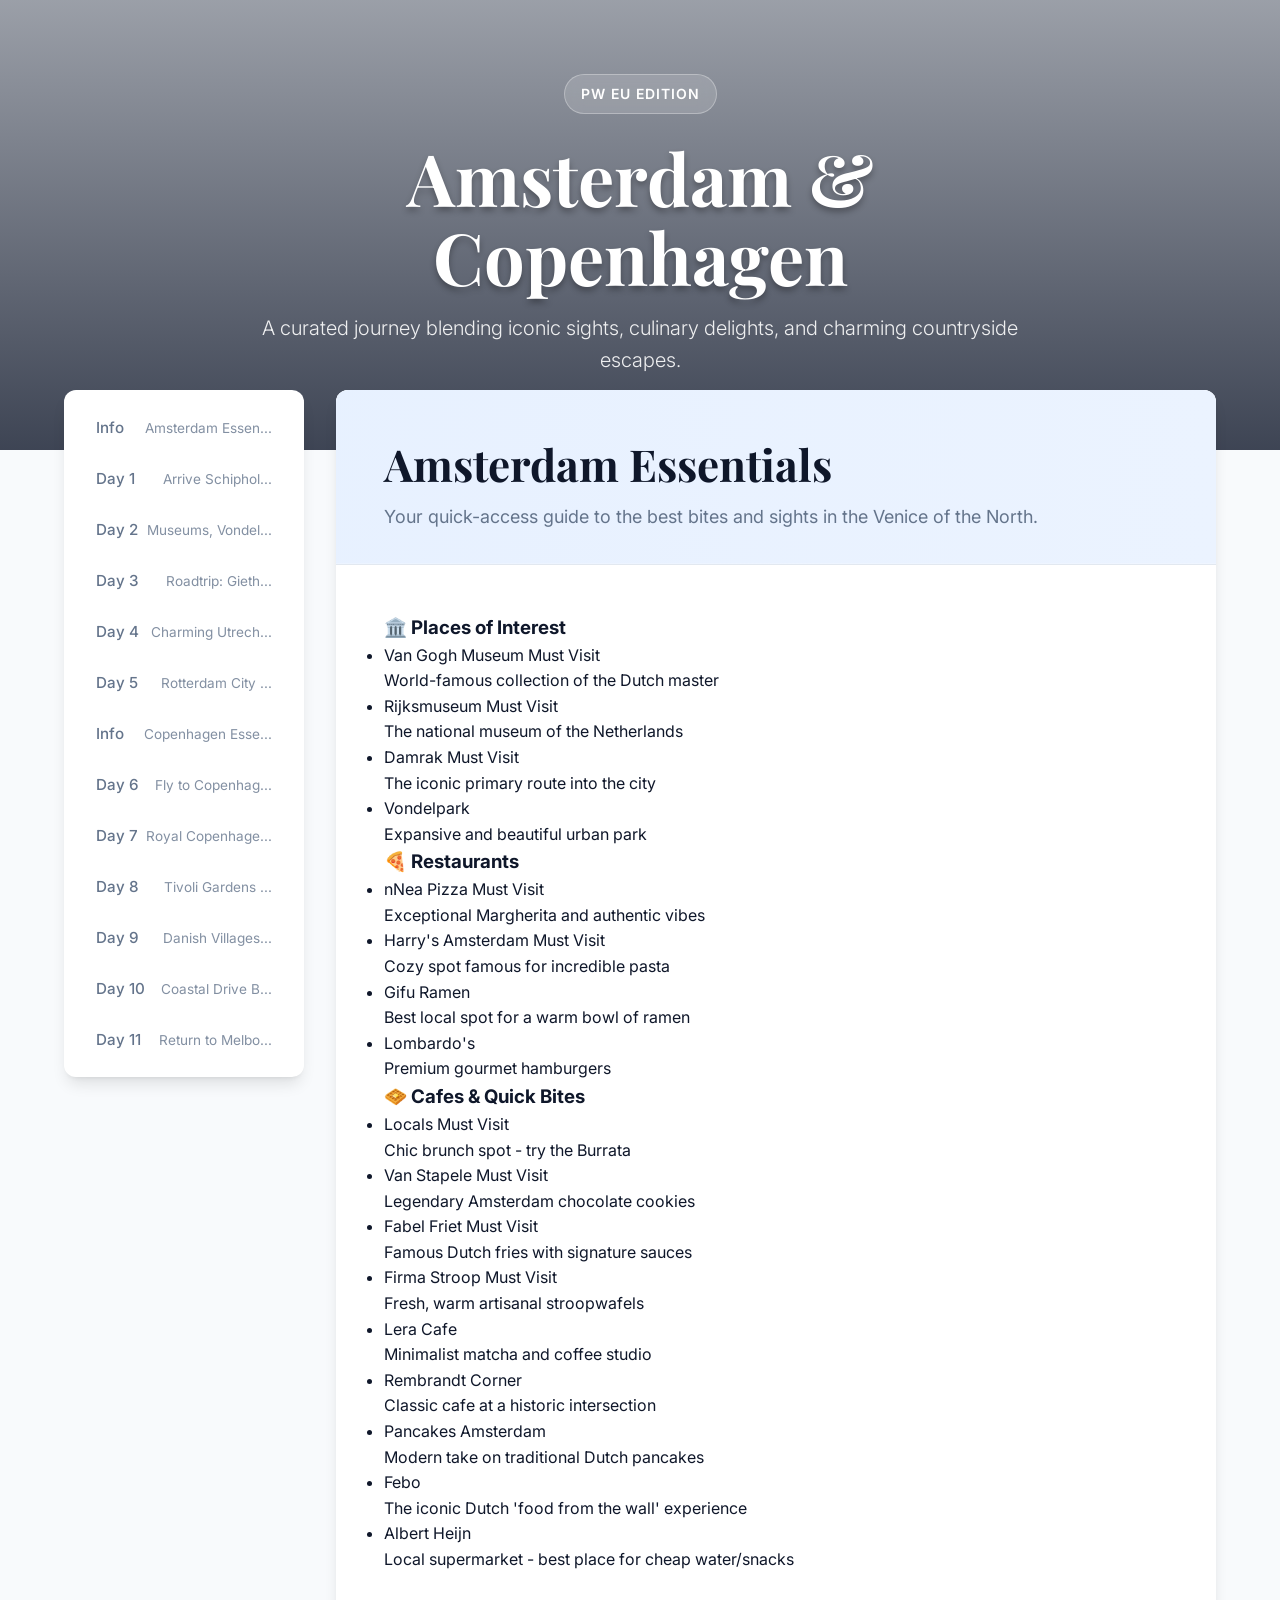
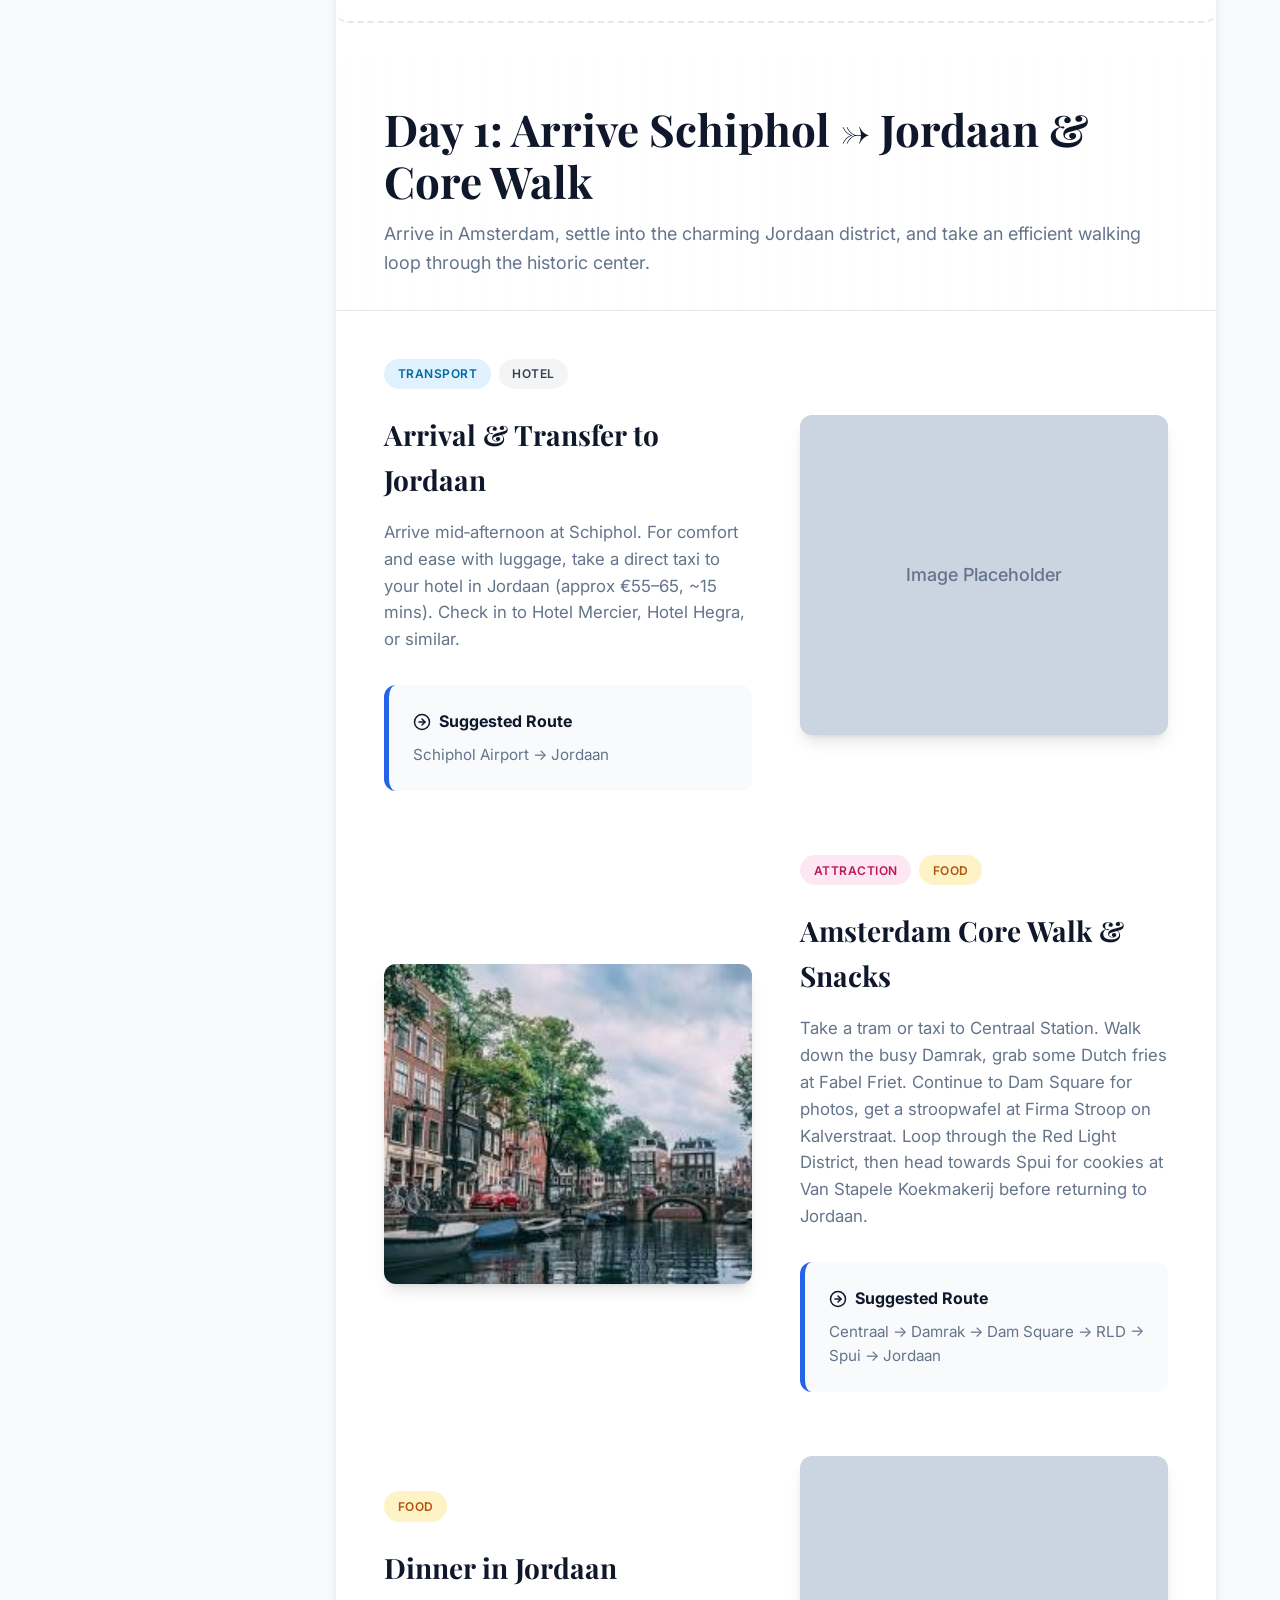
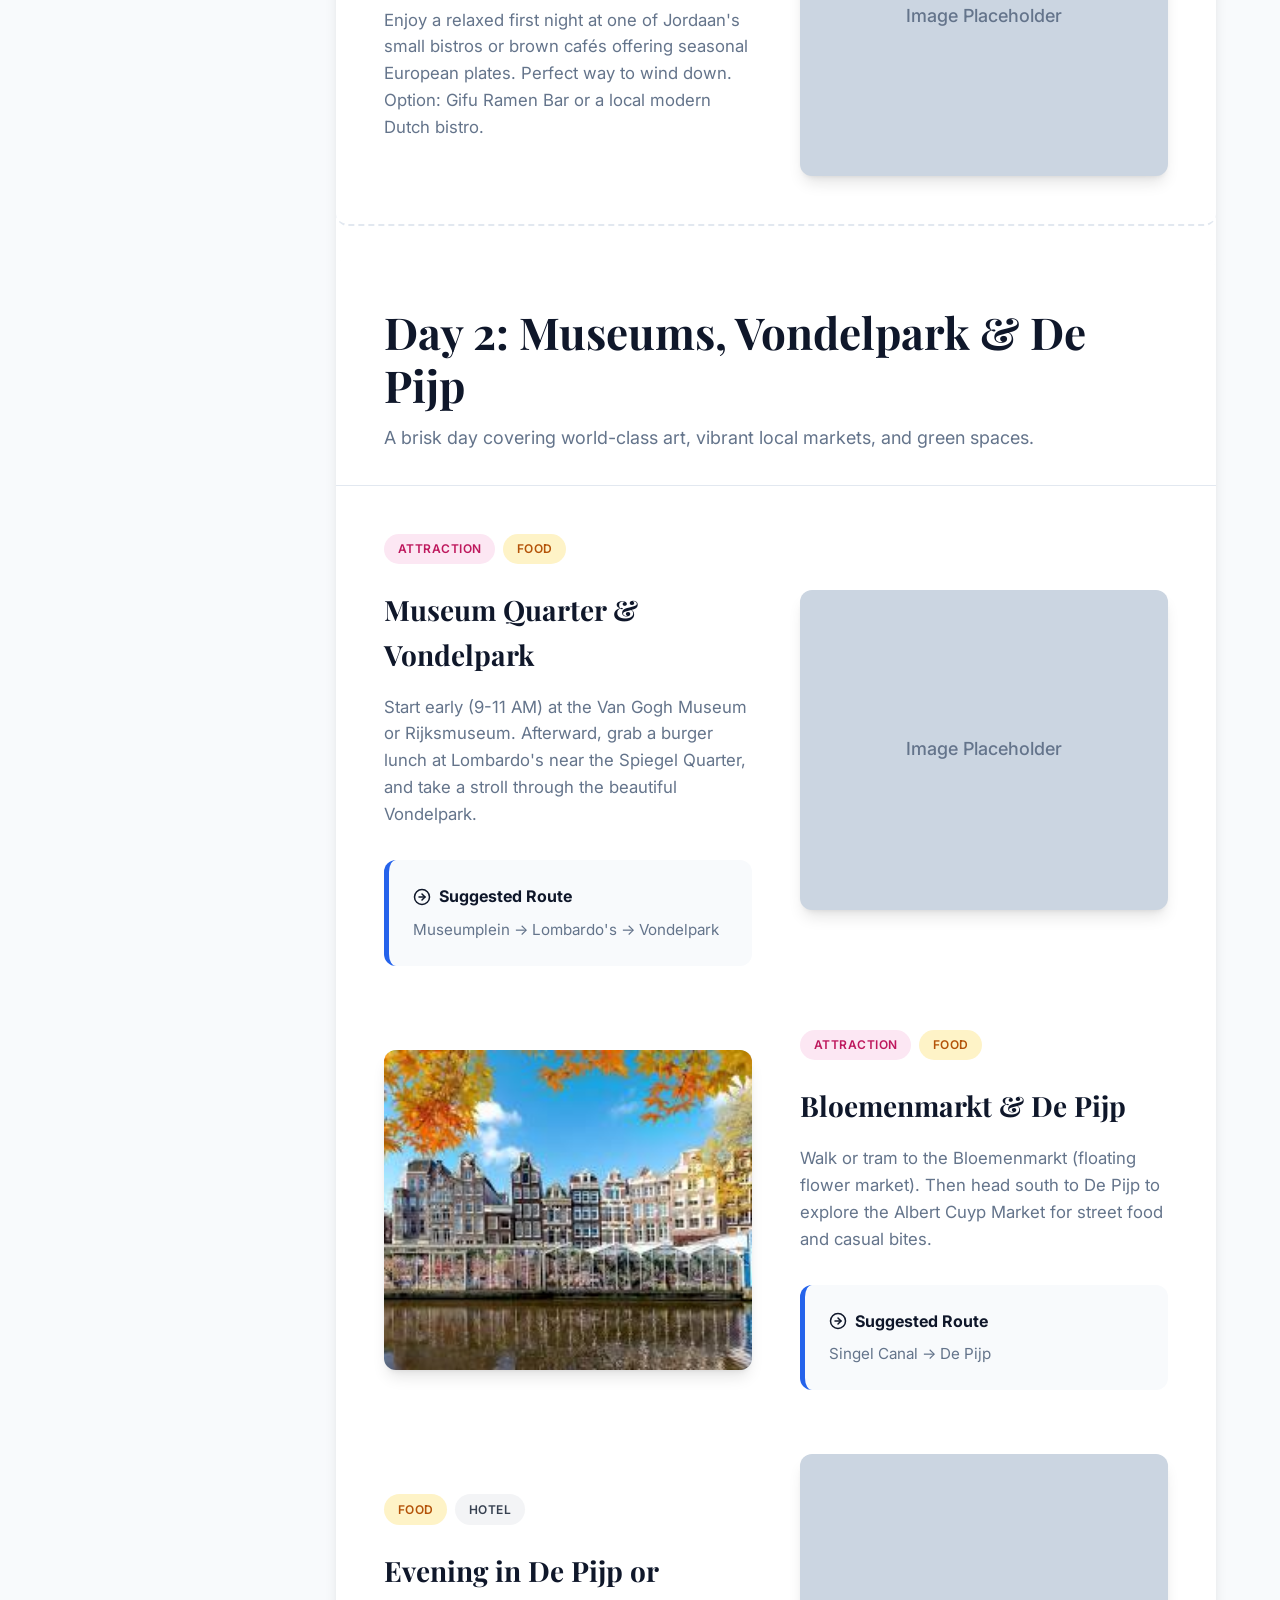
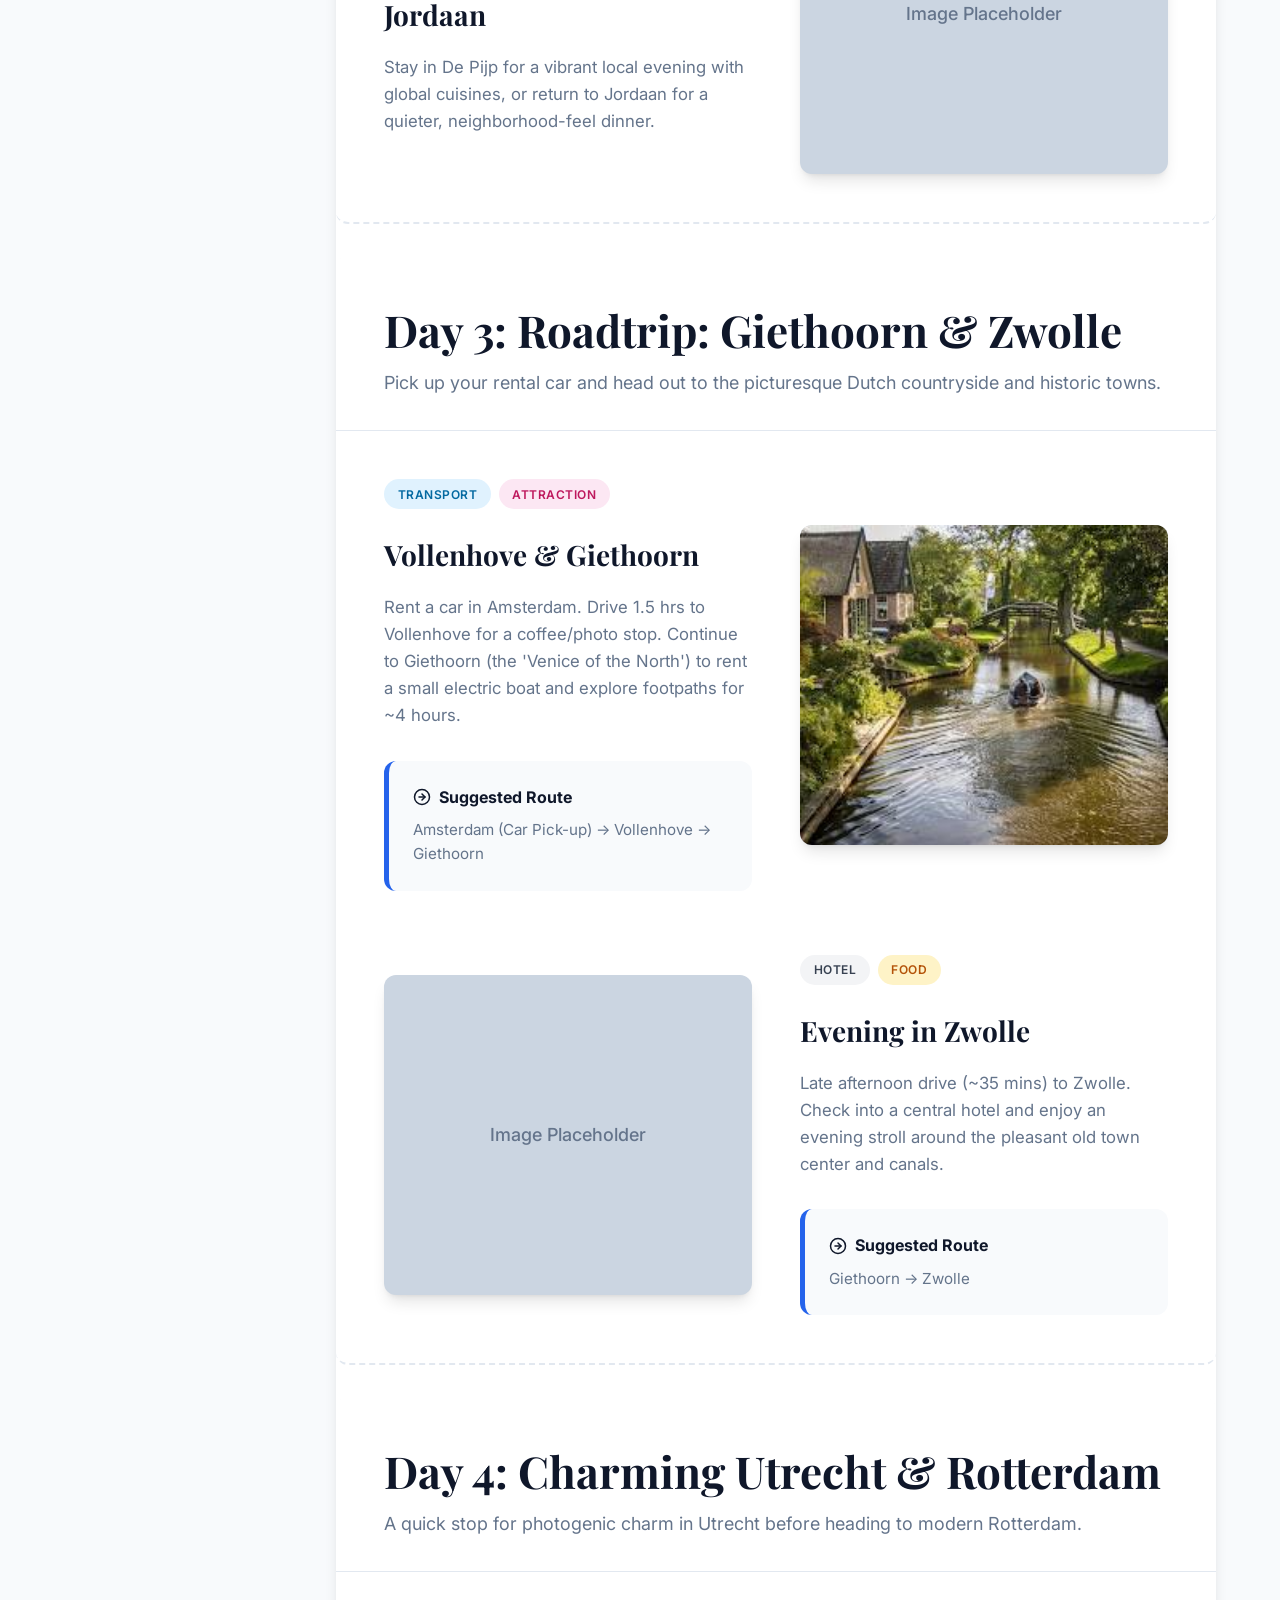
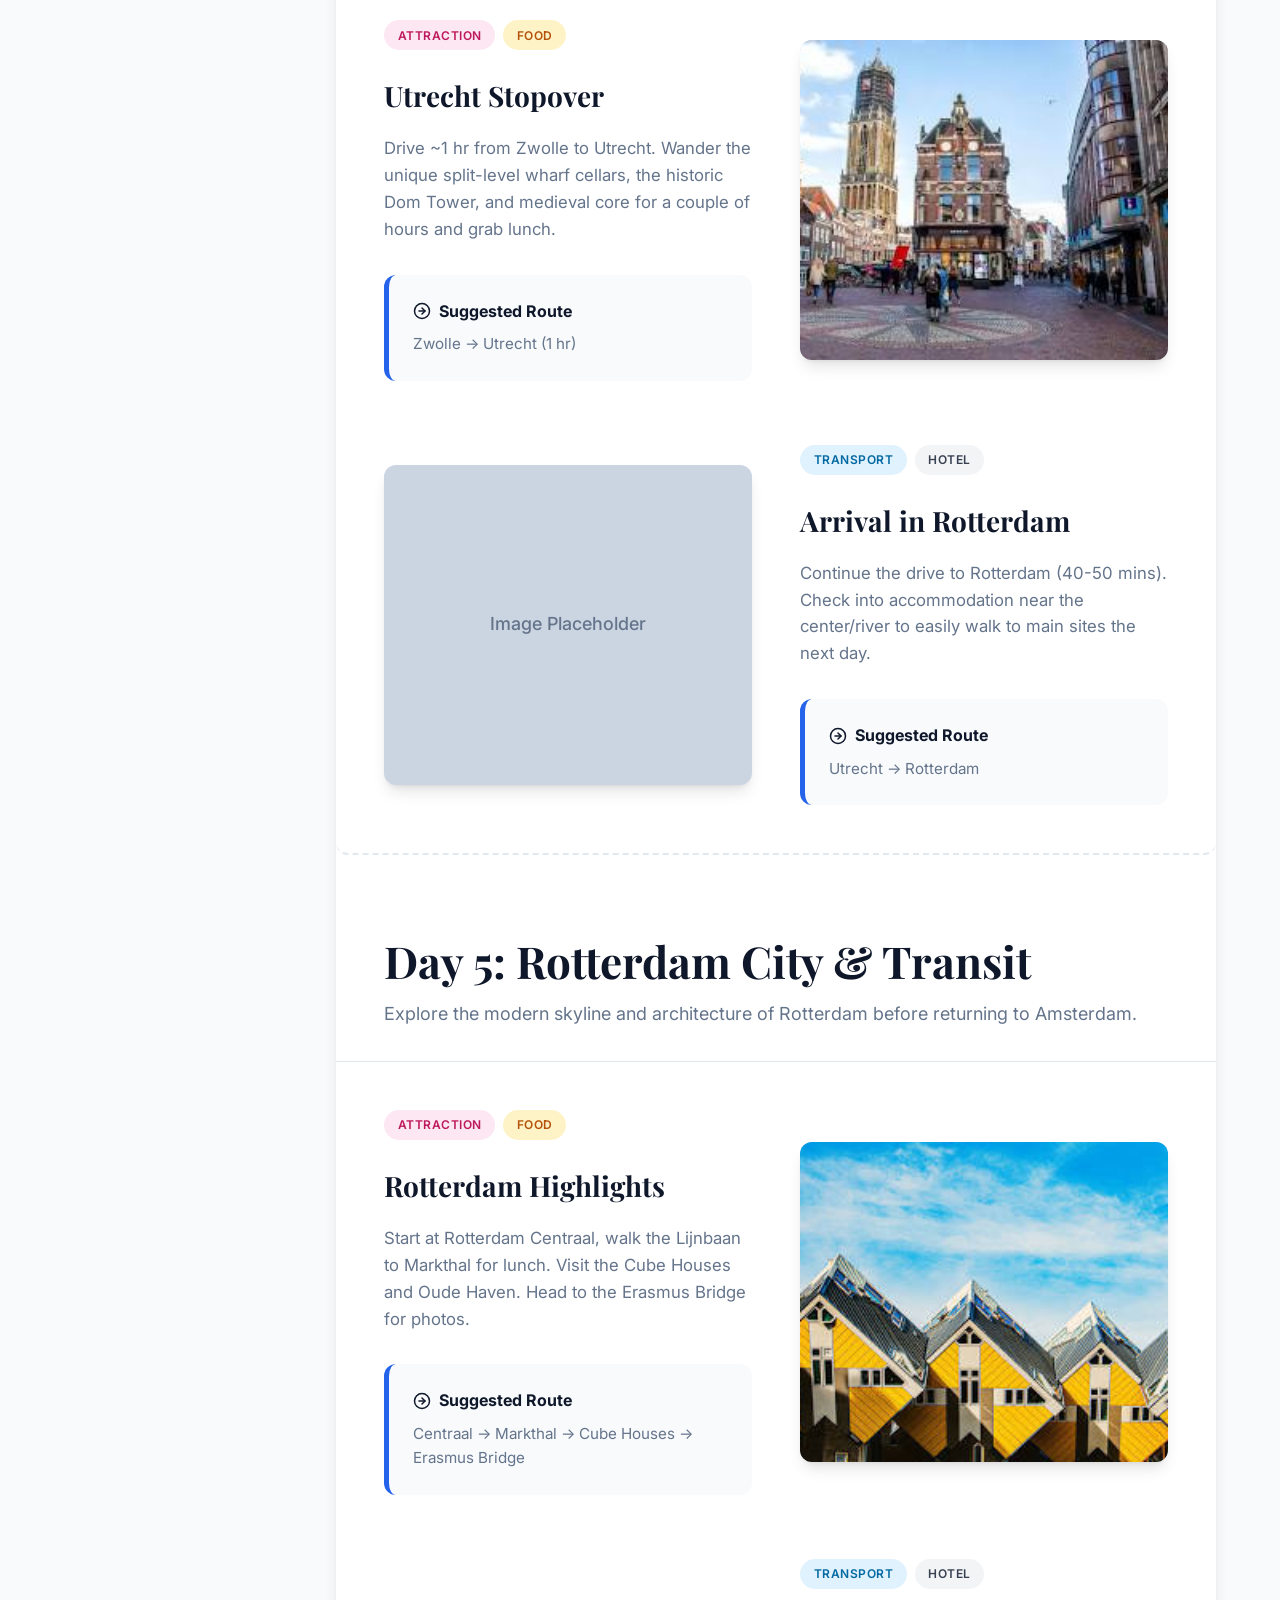
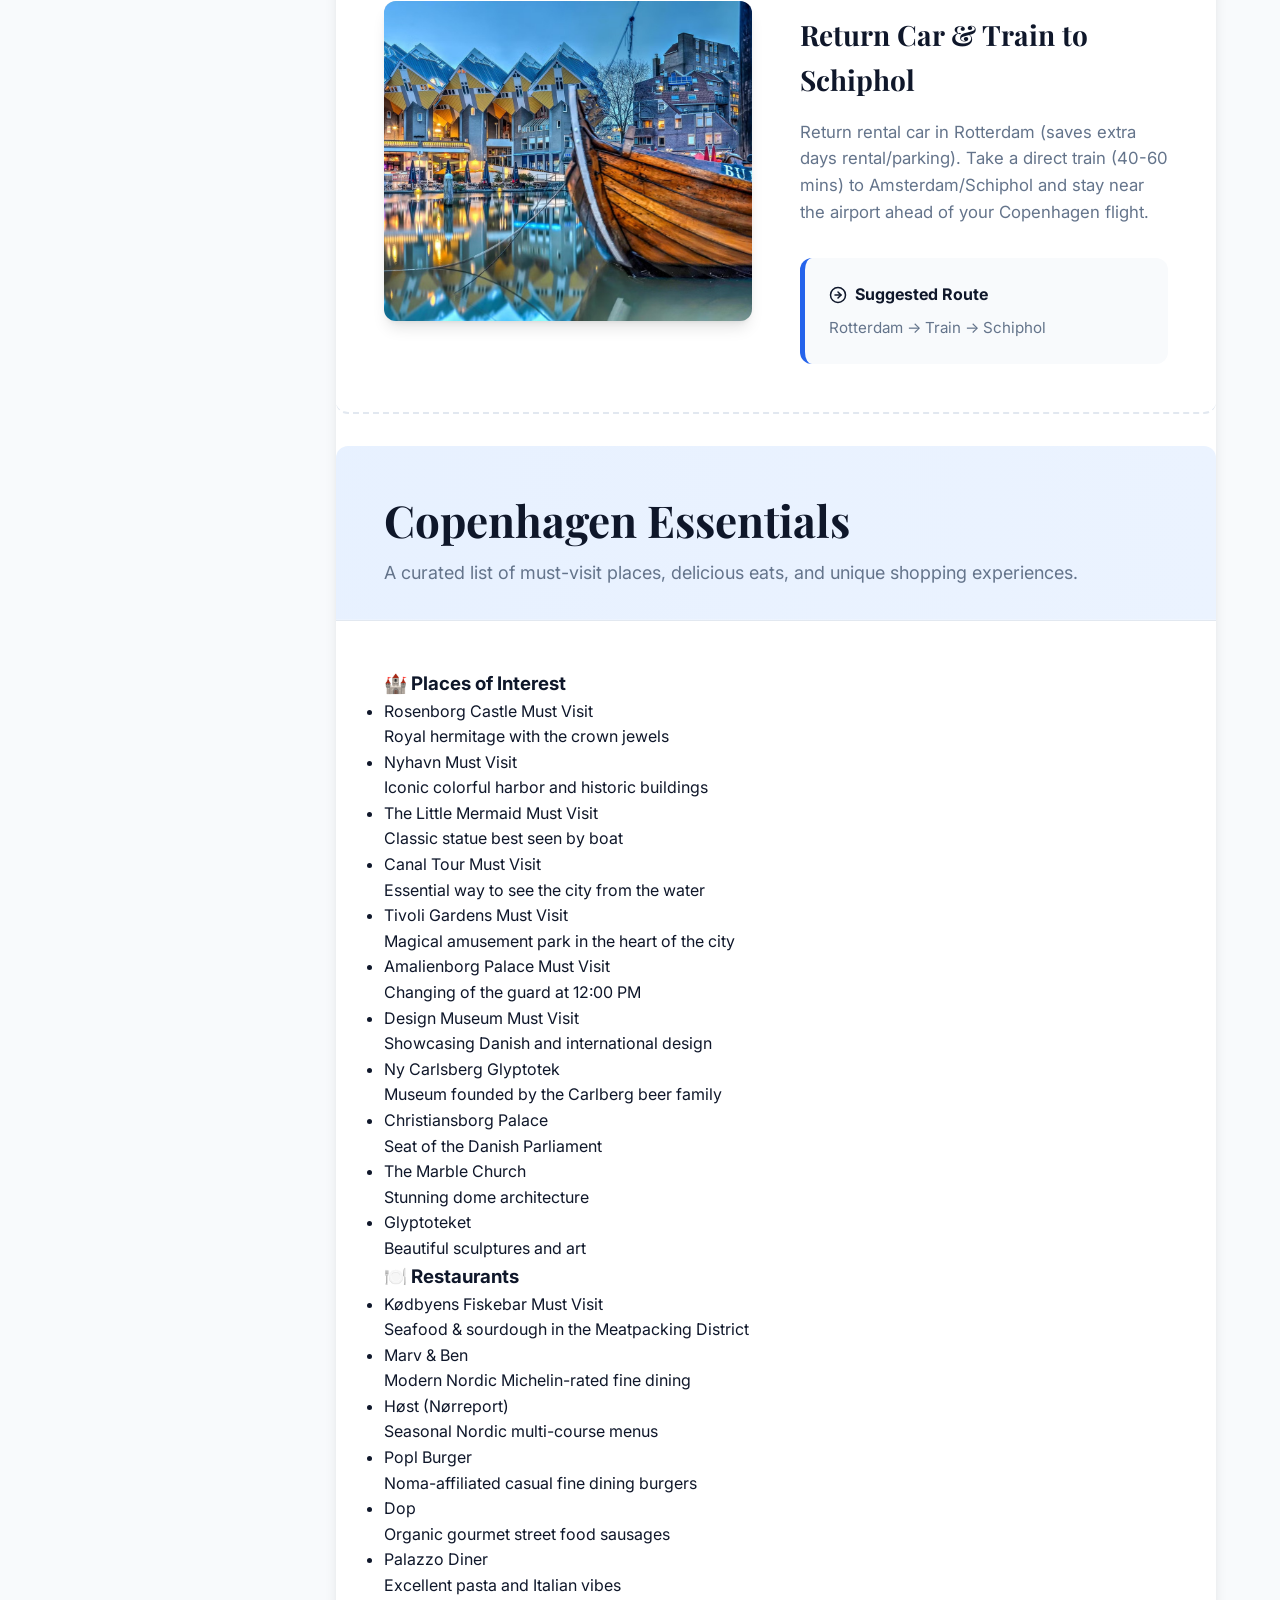
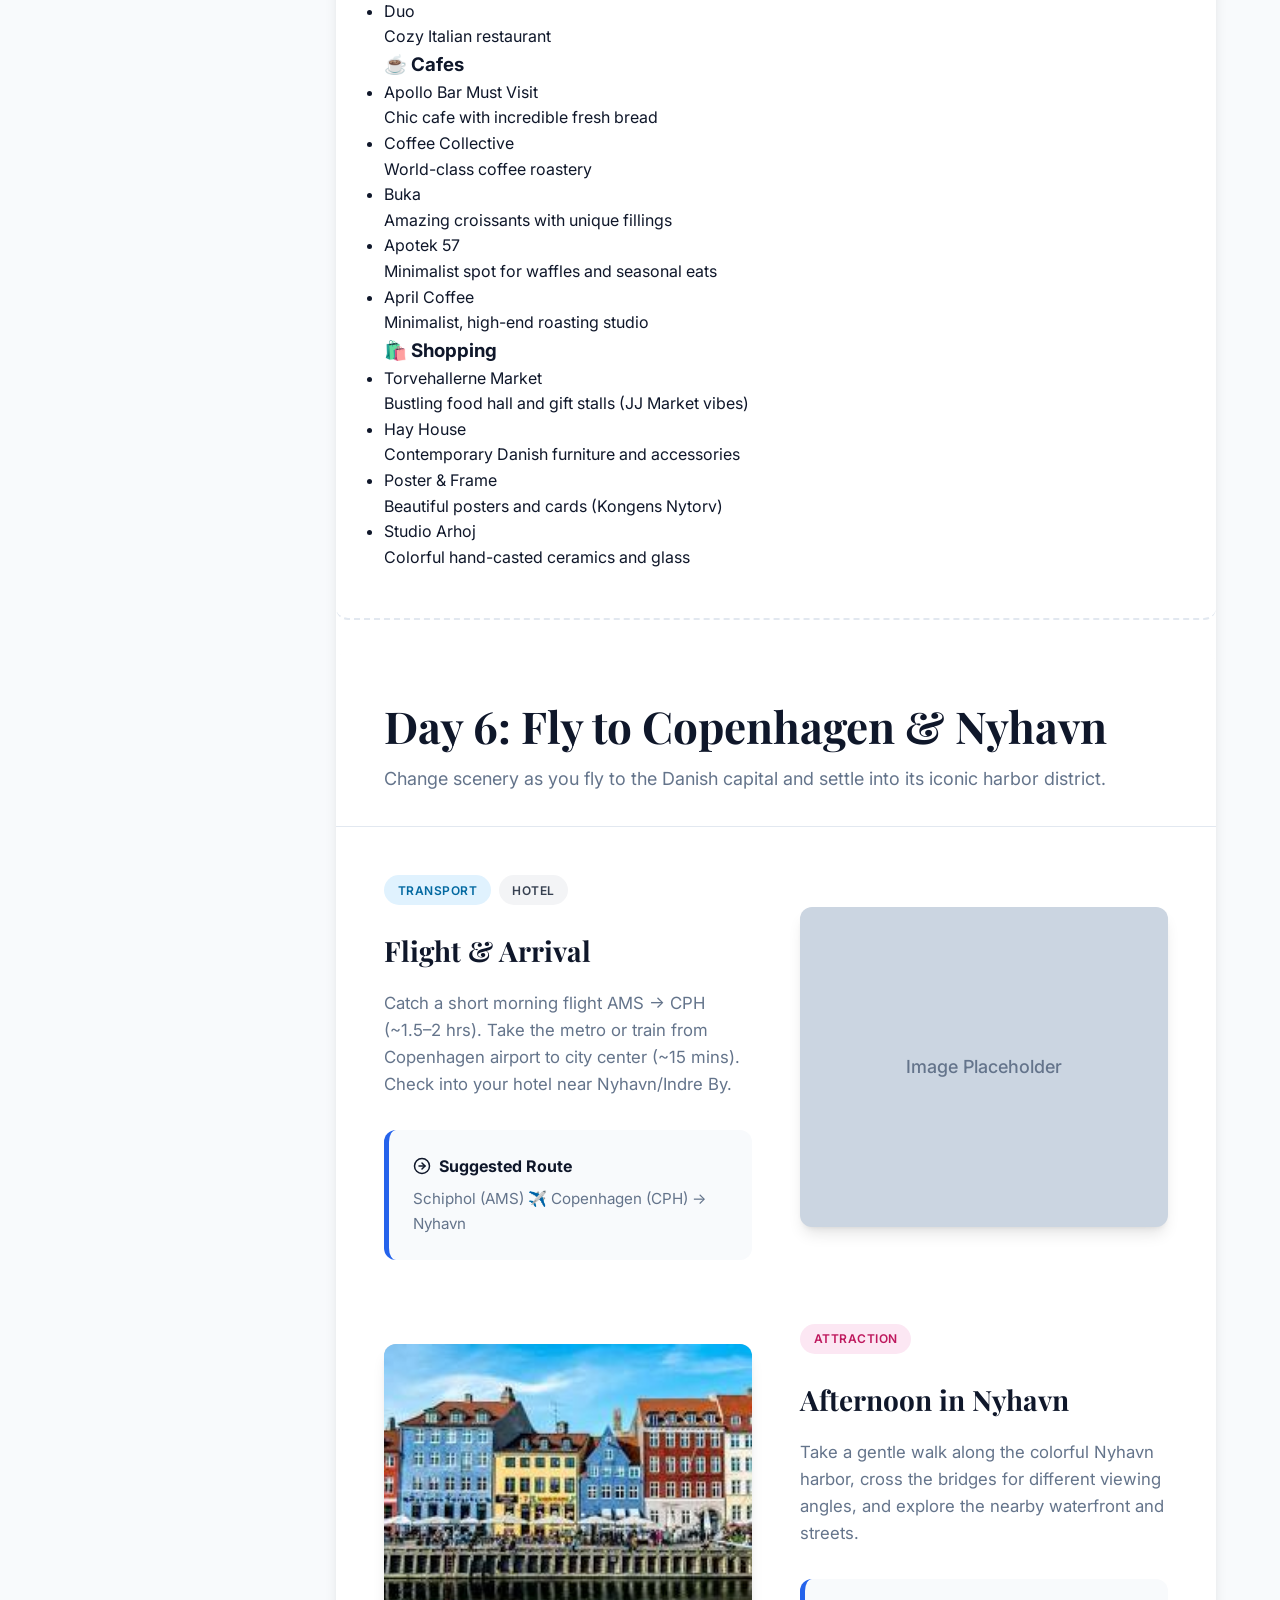
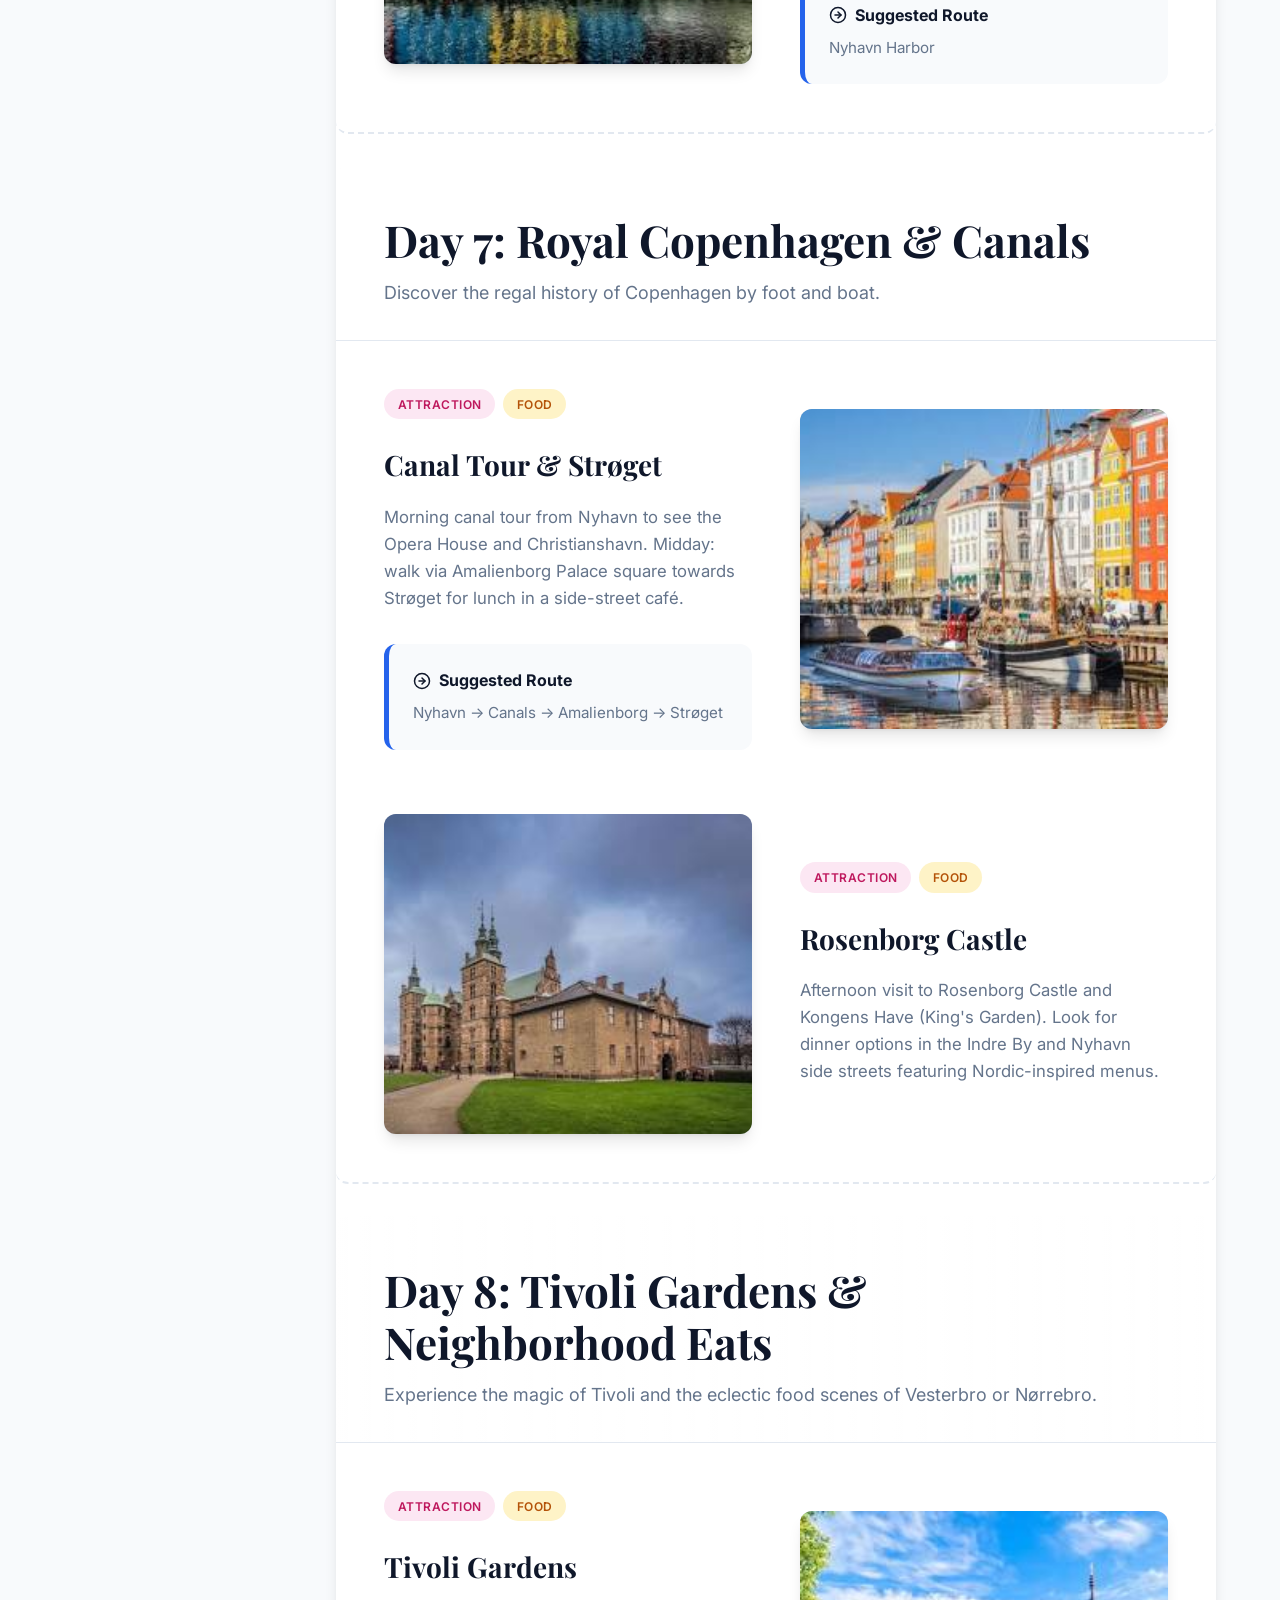
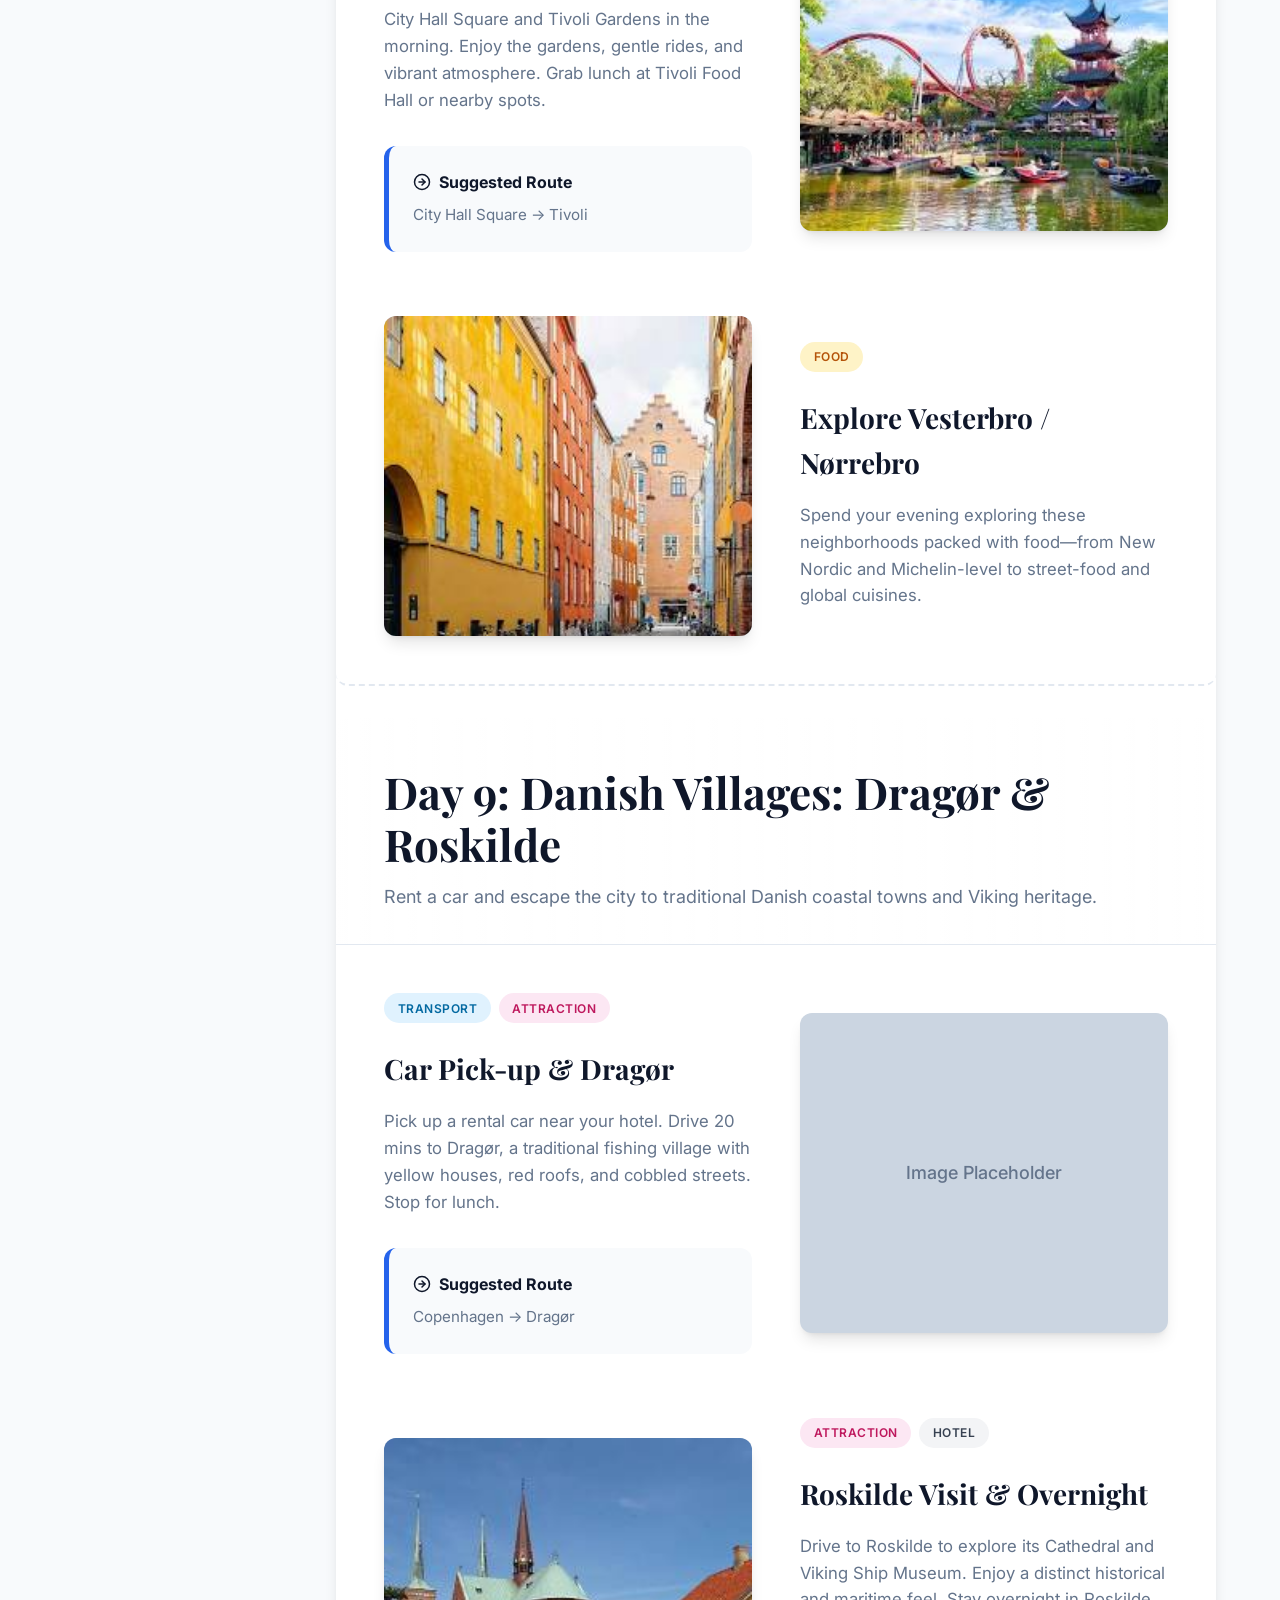
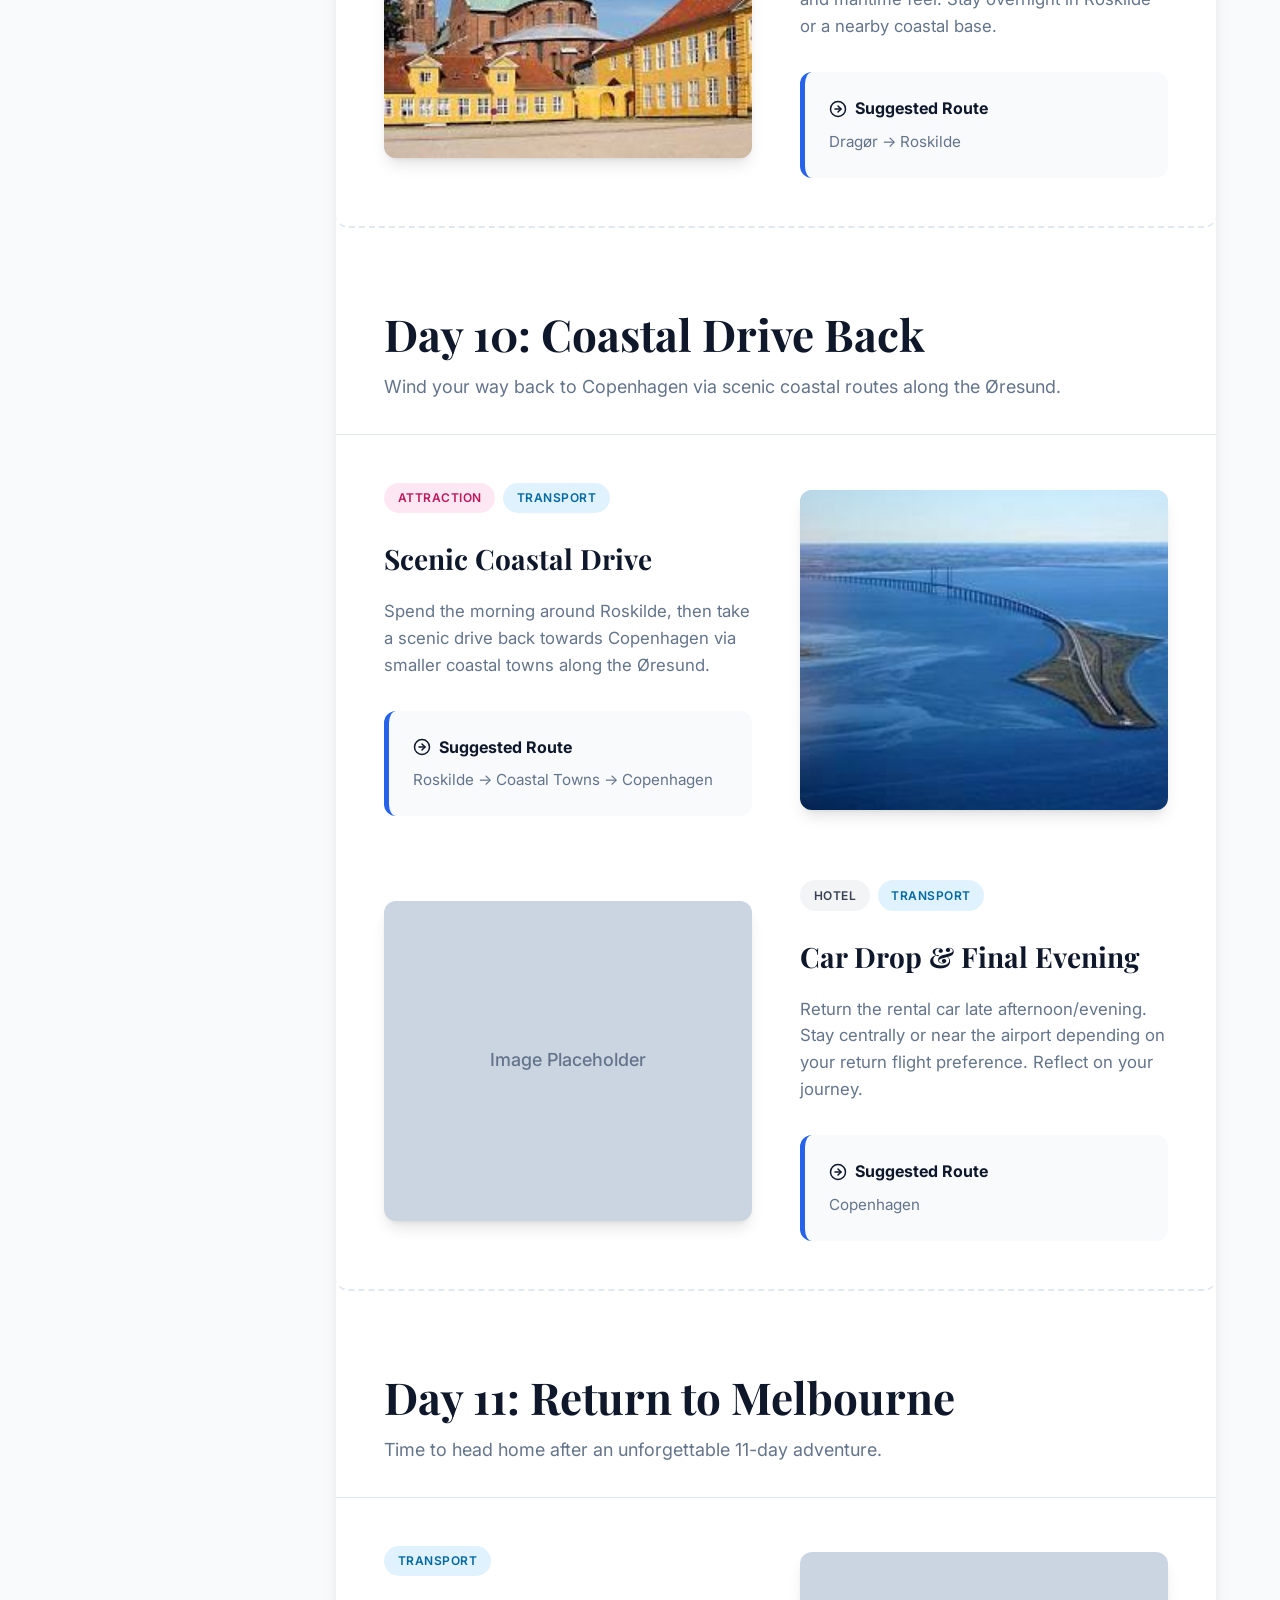
==== index.html @ 84e86078 "Add Amsterdam Essentials guide and update UI logic" ====
<!DOCTYPE html>
<html lang="en">

<head>
    <meta charset="UTF-8">
    <meta name="viewport" content="width=device-width, initial-scale=1.0">
    <title>11-Day Amsterdam & Copenhagen Escapade</title>
    <meta name="description"
        content="A curated 11-day itinerary through Amsterdam and Copenhagen, blending iconic sights, culinary delights, and charming countryside escapes.">
    <link
        href="https://fonts.googleapis.com/css2?family=Inter:wght@300;400;500;600;700&family=Playfair+Display:wght@600;700&display=swap"
        rel="stylesheet">
    <link rel="stylesheet" href="styles.css">
</head>

<body>
    <header class="hero" id="main-hero">
        <div class="hero-content">
            <div class="hero-badge">PW EU edition</div>
            <h1>Amsterdam & Copenhagen</h1>
            <p>A curated journey blending iconic sights, culinary delights, and charming countryside escapes.</p>
        </div>
        <div class="hero-overlay"></div>
    </header>

    <main class="container">
        <aside class="sidebar">
            <nav id="day-nav">
                <!-- Dynamically populated by JS -->
            </nav>
        </aside>

        <section class="content-panel" id="content-panel">
            <div id="day-content">
                <!-- Dynamically populated by JS -->
            </div>
        </section>
    </main>

    <script src="script.js"></script>
</body>

</html>
---- styles.css ----
:root {
    --bg-color: #f8fafc;
    --text-main: #0f172a;
    --text-muted: #64748b;
    --primary: #2563eb;
    --primary-hover: #1d4ed8;
    --accent: #f59e0b;
    --surface: #ffffff;
    --border: #e2e8f0;

    --tag-transport: #e0f2fe;
    --tag-transport-text: #0369a1;
    --tag-food: #fef3c7;
    --tag-food-text: #b45309;
    --tag-attraction: #fce7f3;
    --tag-attraction-text: #be185d;
    --tag-hotel: #f3f4f6;
    --tag-hotel-text: #374151;

    --font-heading: 'Playfair Display', serif;
    --font-body: 'Inter', sans-serif;

    --shadow-sm: 0 1px 2px 0 rgb(0 0 0 / 0.05);
    --shadow-md: 0 4px 6px -1px rgb(0 0 0 / 0.1), 0 2px 4px -2px rgb(0 0 0 / 0.1);
    --shadow-lg: 0 10px 15px -3px rgb(0 0 0 / 0.1), 0 4px 6px -4px rgb(0 0 0 / 0.1);

    --radius: 12px;
}

* {
    margin: 0;
    padding: 0;
    box-sizing: border-box;
}

body {
    font-family: var(--font-body);
    background-color: var(--bg-color);
    color: var(--text-main);
    line-height: 1.6;
}

/* Hero Section */
.hero {
    position: relative;
    height: 450px;
    background-image: url('https://images.unsplash.com/photo-1512470876302-972faa2aa9a4?ixlib=rb-4.0.3&auto=format&fit=crop&w=2000&q=80');
    background-size: cover;
    background-position: center;
    display: flex;
    align-items: center;
    justify-content: center;
    text-align: center;
    color: white;
    padding: 2rem;
    transition: background-image 0.5s ease;
}

.hero-overlay {
    position: absolute;
    top: 0;
    left: 0;
    right: 0;
    bottom: 0;
    background: linear-gradient(to bottom, rgba(15, 23, 42, 0.4), rgba(15, 23, 42, 0.8));
    z-index: 1;
}

.hero-content {
    position: relative;
    z-index: 2;
    max-width: 800px;
    animation: slideDown 0.8s ease-out;
}

.hero-badge {
    display: inline-block;
    background: rgba(255, 255, 255, 0.15);
    backdrop-filter: blur(8px);
    padding: 0.5rem 1rem;
    border-radius: 9999px;
    font-size: 0.875rem;
    font-weight: 600;
    letter-spacing: 1px;
    text-transform: uppercase;
    margin-bottom: 1.5rem;
    border: 1px solid rgba(255, 255, 255, 0.3);
}

.hero h1 {
    font-family: var(--font-heading);
    font-size: 4.5rem;
    line-height: 1.1;
    margin-bottom: 1rem;
    text-shadow: 0 4px 6px rgba(0, 0, 0, 0.3);
}

.hero p {
    font-size: 1.25rem;
    opacity: 0.9;
    font-weight: 300;
}

html {
    scroll-behavior: smooth;
}

/* Layout */
.container {
    max-width: 1200px;
    margin: -60px auto 60px;
    display: grid;
    grid-template-columns: 240px 1fr;
    gap: 2rem;
    padding: 0 1.5rem;
    position: relative;
    z-index: 10;
    align-items: start;
}

/* Sidebar */
.sidebar {
    background: var(--surface);
    border-radius: var(--radius);
    padding: 1rem;
    box-shadow: var(--shadow-lg);
    position: sticky;
    top: 2rem;
    max-height: calc(100vh - 4rem);
    overflow-y: auto;
}

.sidebar h3 {
    margin-bottom: 1rem;
    color: var(--text-main);
    font-size: 1.125rem;
    padding-left: 0.5rem;
}

#day-nav {
    display: flex;
    flex-direction: column;
    gap: 0.5rem;
}

.day-btn {
    background: transparent;
    border: none;
    text-align: left;
    padding: 0.75rem 1rem;
    border-radius: 8px;
    cursor: pointer;
    font-size: 0.95rem;
    color: var(--text-muted);
    font-weight: 500;
    transition: all 0.2s ease;
    display: flex;
    justify-content: space-between;
    align-items: center;
    font-family: var(--font-body);
}

.day-btn:hover {
    background: var(--bg-color);
    color: var(--text-main);
    transform: translateX(4px);
}

.day-btn.active {
    background: var(--primary);
    color: white;
    box-shadow: var(--shadow-sm);
    transform: translateX(4px);
}

.day-btn .date-label {
    font-size: 0.85rem;
    font-weight: 400;
    opacity: 0.8;
}

/* Main Content */
.content-panel {
    background: var(--surface);
    border-radius: var(--radius);
    box-shadow: var(--shadow-lg);
    min-height: 600px;
}

.welcome-state {
    padding: 4rem;
    text-align: center;
    color: var(--text-muted);
}

.welcome-state h2 {
    color: var(--text-main);
    font-family: var(--font-heading);
    margin-bottom: 1rem;
    font-size: 2rem;
}

/* Day specific content */
.day-section {
    border-bottom: 2px dashed var(--border);
    margin-bottom: 2rem;
    background: var(--surface);
    border-radius: var(--radius);
    overflow: hidden;
}

.day-section:last-child {
    border-bottom: none;
    margin-bottom: 0;
}

.day-header {
    padding: 3rem 3rem 2rem;
    border-bottom: 1px solid var(--border);
    position: relative;
    z-index: 1;
}

.day-header h2 {
    font-family: var(--font-heading);
    font-size: 2.75rem;
    color: var(--text-main);
    margin-bottom: 0.75rem;
    line-height: 1.2;
}

.day-header p {
    color: var(--text-muted);
    font-size: 1.125rem;
}

.day-body {
    padding: 3rem;
    display: flex;
    flex-direction: column;
    gap: 4rem;
}

/* Itinerary Blocks */
.itinerary-item {
    display: grid;
    grid-template-columns: 1fr 1fr;
    gap: 3rem;
    align-items: center;
}

.itinerary-item:nth-child(even) {
    direction: rtl;
}

.itinerary-item:nth-child(even)>* {
    direction: ltr;
}

.itinerary-text {
    display: flex;
    flex-direction: column;
    gap: 1rem;
}

.itinerary-text h3 {
    font-size: 1.75rem;
    color: var(--text-main);
    font-weight: 700;
    font-family: var(--font-heading);
}

.itinerary-text p {
    color: var(--text-muted);
    font-size: 1.05rem;
}

.tag-cloud {
    display: flex;
    flex-wrap: wrap;
    gap: 0.5rem;
    margin-bottom: 0.5rem;
}

.tag {
    padding: 0.35rem 0.85rem;
    border-radius: 999px;
    font-size: 0.75rem;
    font-weight: 600;
    text-transform: uppercase;
    letter-spacing: 0.5px;
}

.tag.transport {
    background: var(--tag-transport);
    color: var(--tag-transport-text);
}

.tag.food {
    background: var(--tag-food);
    color: var(--tag-food-text);
}

.tag.attraction {
    background: var(--tag-attraction);
    color: var(--tag-attraction-text);
}

.tag.hotel {
    background: var(--tag-hotel);
    color: var(--tag-hotel-text);
}

.img-wrapper {
    overflow: hidden;
    border-radius: var(--radius);
    box-shadow: var(--shadow-lg);
    height: 320px;
    background-color: #cbd5e1;
    /* Placeholder backgrouund */
    display: flex;
    justify-content: center;
    align-items: center;
    position: relative;
}

.img-wrapper::after {
    content: "Image Placeholder";
    color: #64748b;
    position: absolute;
    font-weight: 500;
    font-size: 1.125rem;
    z-index: 1;
}

.itinerary-img {
    width: 100%;
    height: 100%;
    object-fit: cover;
    transition: transform 0.6s cubic-bezier(0.165, 0.84, 0.44, 1);
    position: relative;
    z-index: 2;
}

.img-wrapper:hover .itinerary-img {
    transform: scale(1.05);
}

.route-box {
    background: var(--bg-color);
    padding: 1.5rem;
    border-radius: var(--radius);
    border-left: 5px solid var(--primary);
    margin-top: 1rem;
    font-size: 0.95rem;
}

.route-box h4 {
    margin-bottom: 0.5rem;
    color: var(--text-main);
    font-size: 1rem;
    display: flex;
    align-items: center;
    gap: 0.5rem;
}

.route-box-text {
    color: var(--text-muted);
}

/* Animations */
@keyframes slideDown {
    from {
        opacity: 0;
        transform: translateY(-30px);
    }

    to {
        opacity: 1;
        transform: translateY(0);
    }
}

@keyframes fadeIn {
    from {
        opacity: 0;
        transform: translateY(15px);
    }

    to {
        opacity: 1;
        transform: translateY(0);
    }
}

.fade-in {
    animation: fadeIn 0.5s ease-out forwards;
}

/* Responsive */
@media (max-width: 960px) {
    .container {
        grid-template-columns: 1fr;
        margin-top: -30px;
    }

    .sidebar {
        position: static;
        margin-bottom: 1rem;
    }

    .itinerary-item,
    .itinerary-item:nth-child(even) {
        grid-template-columns: 1fr;
        direction: ltr;
    }

    .hero h1 {
        font-size: 3rem;
    }

    .day-body {
        gap: 3rem;
        padding: 2rem;
    }

    .day-header {
        padding: 2rem;
    }
}
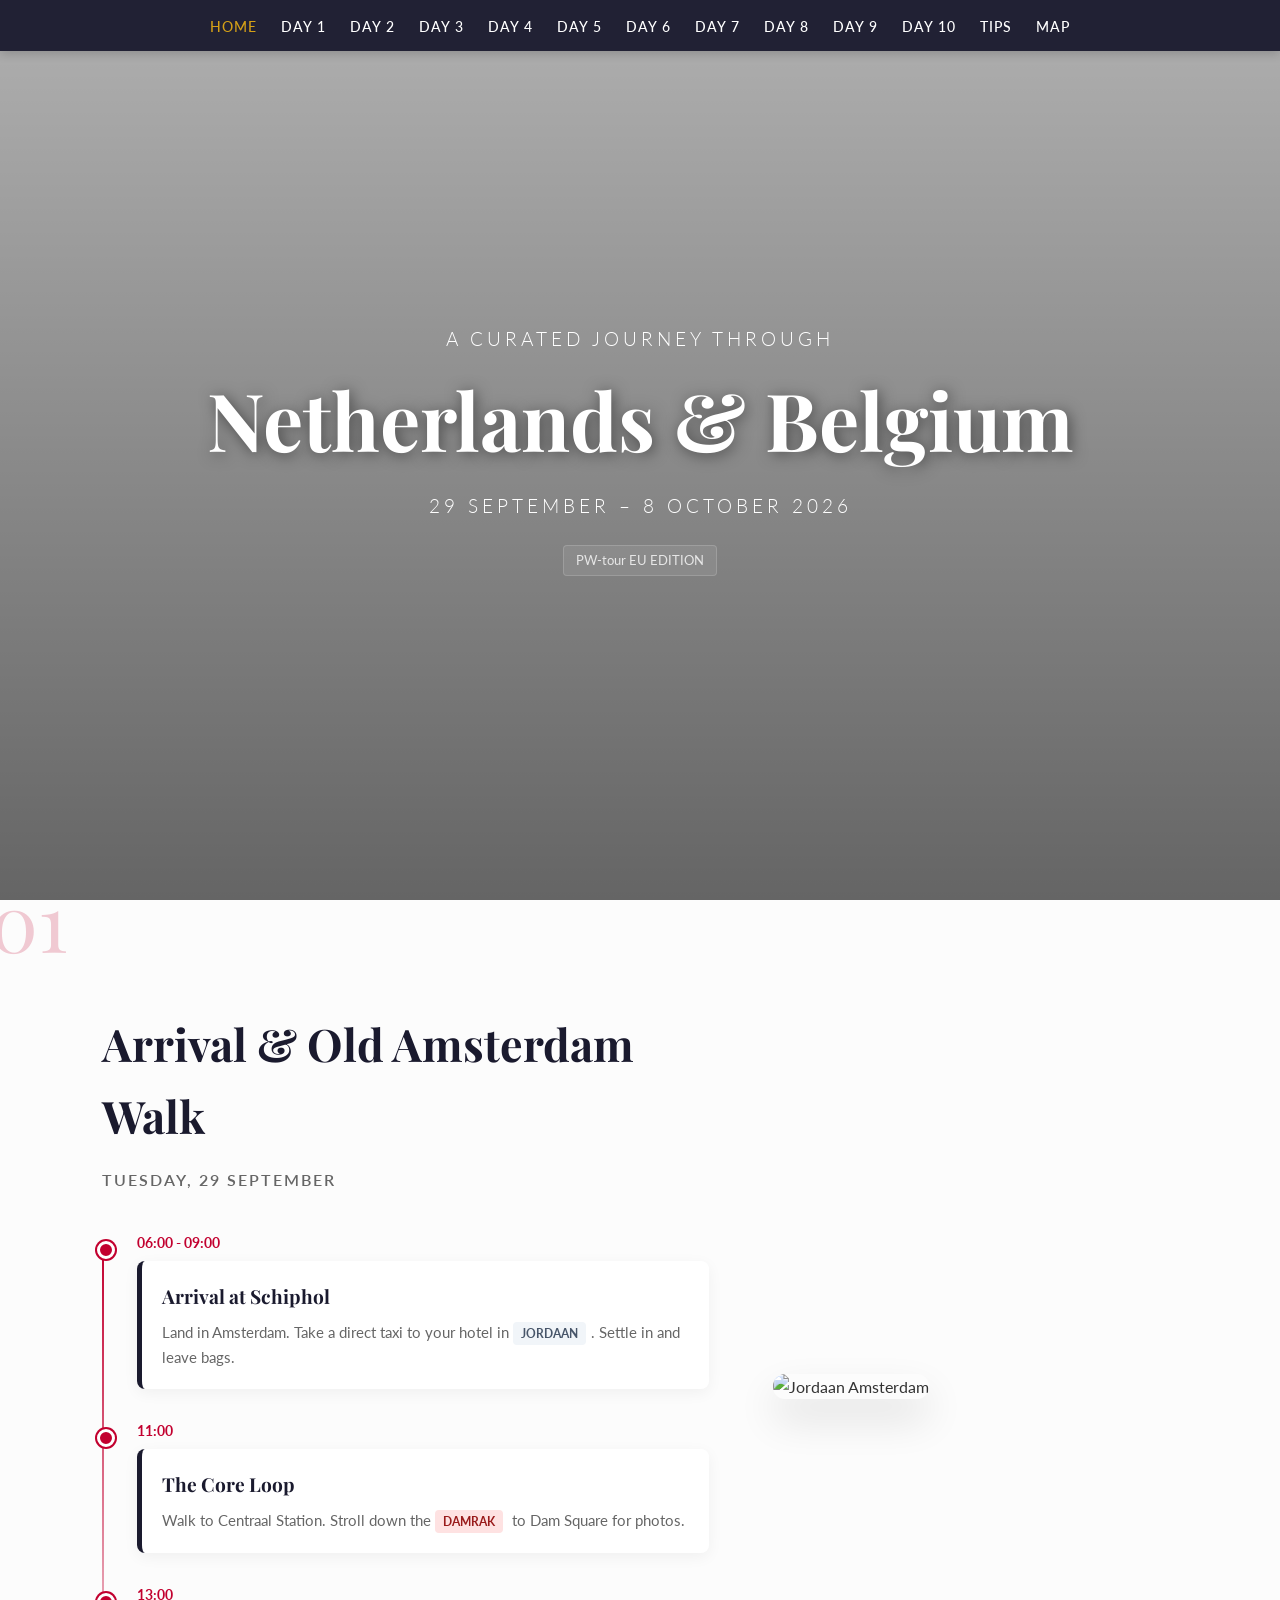
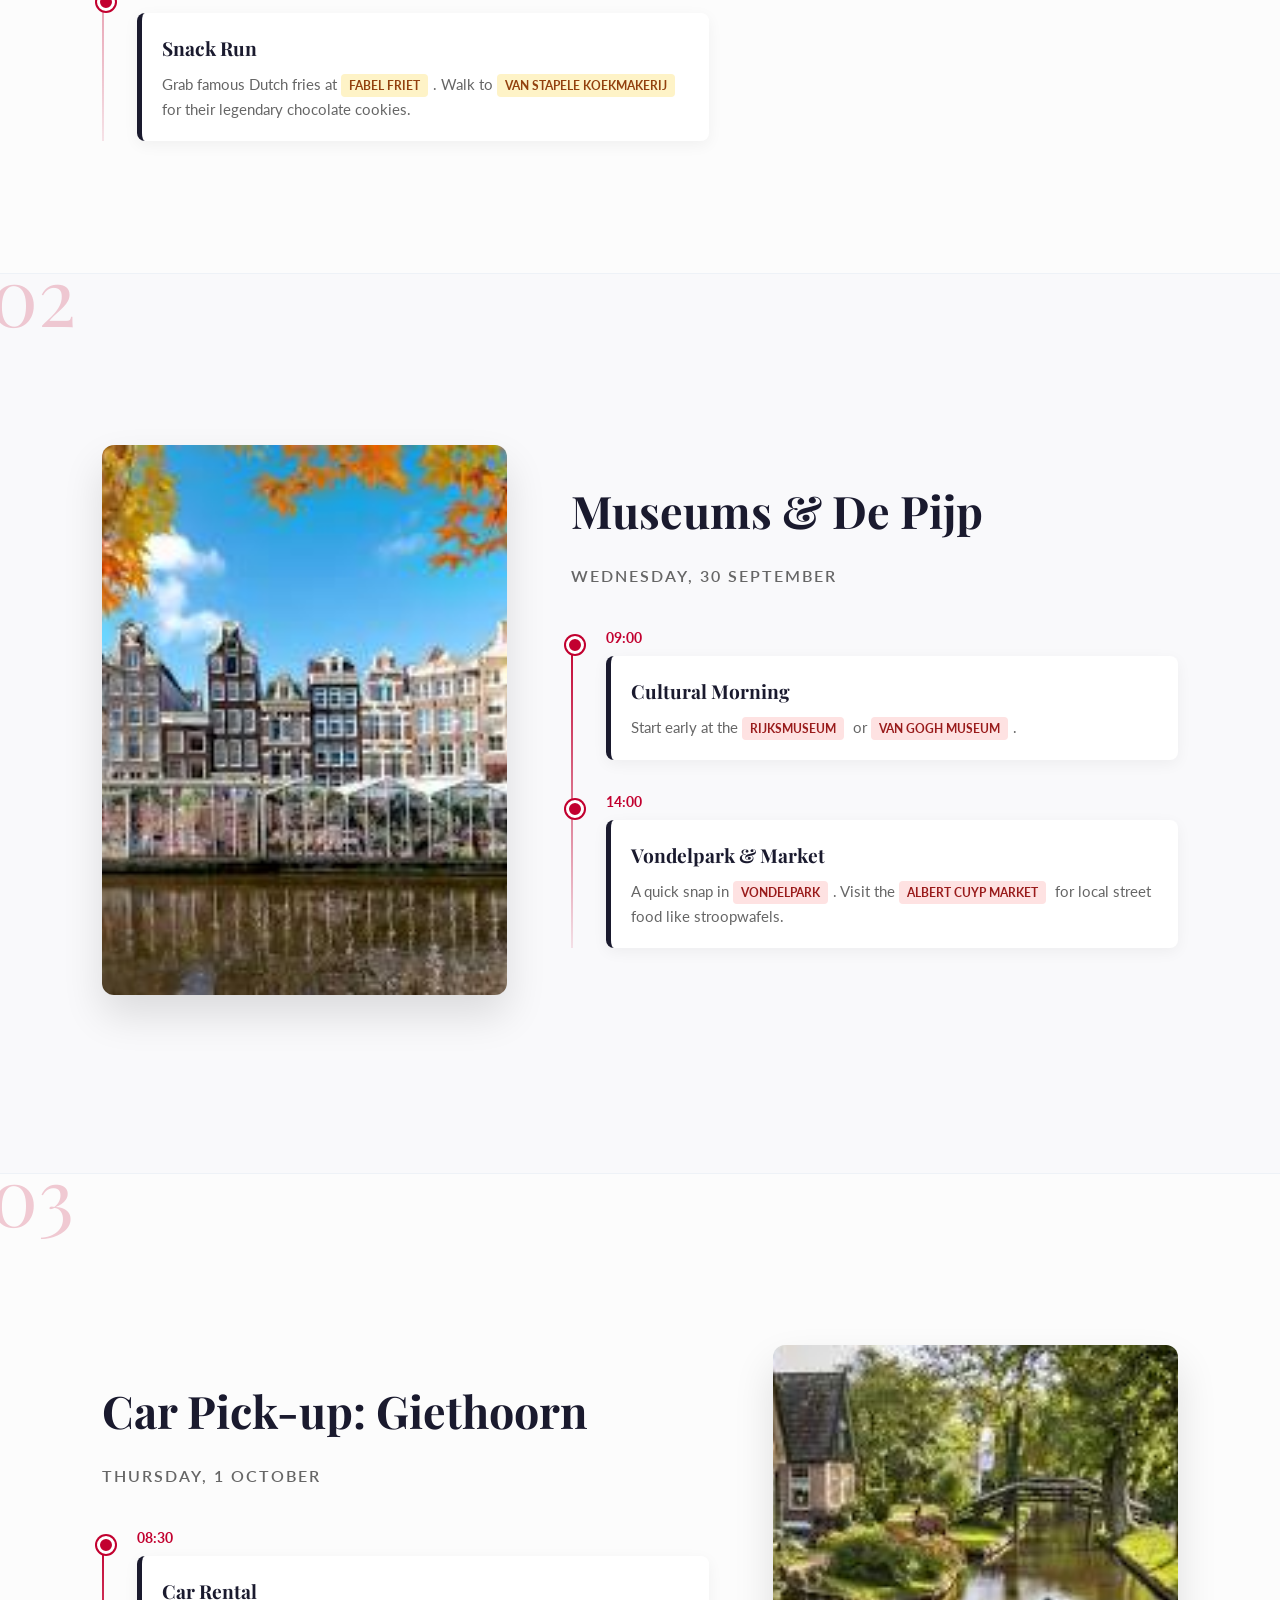
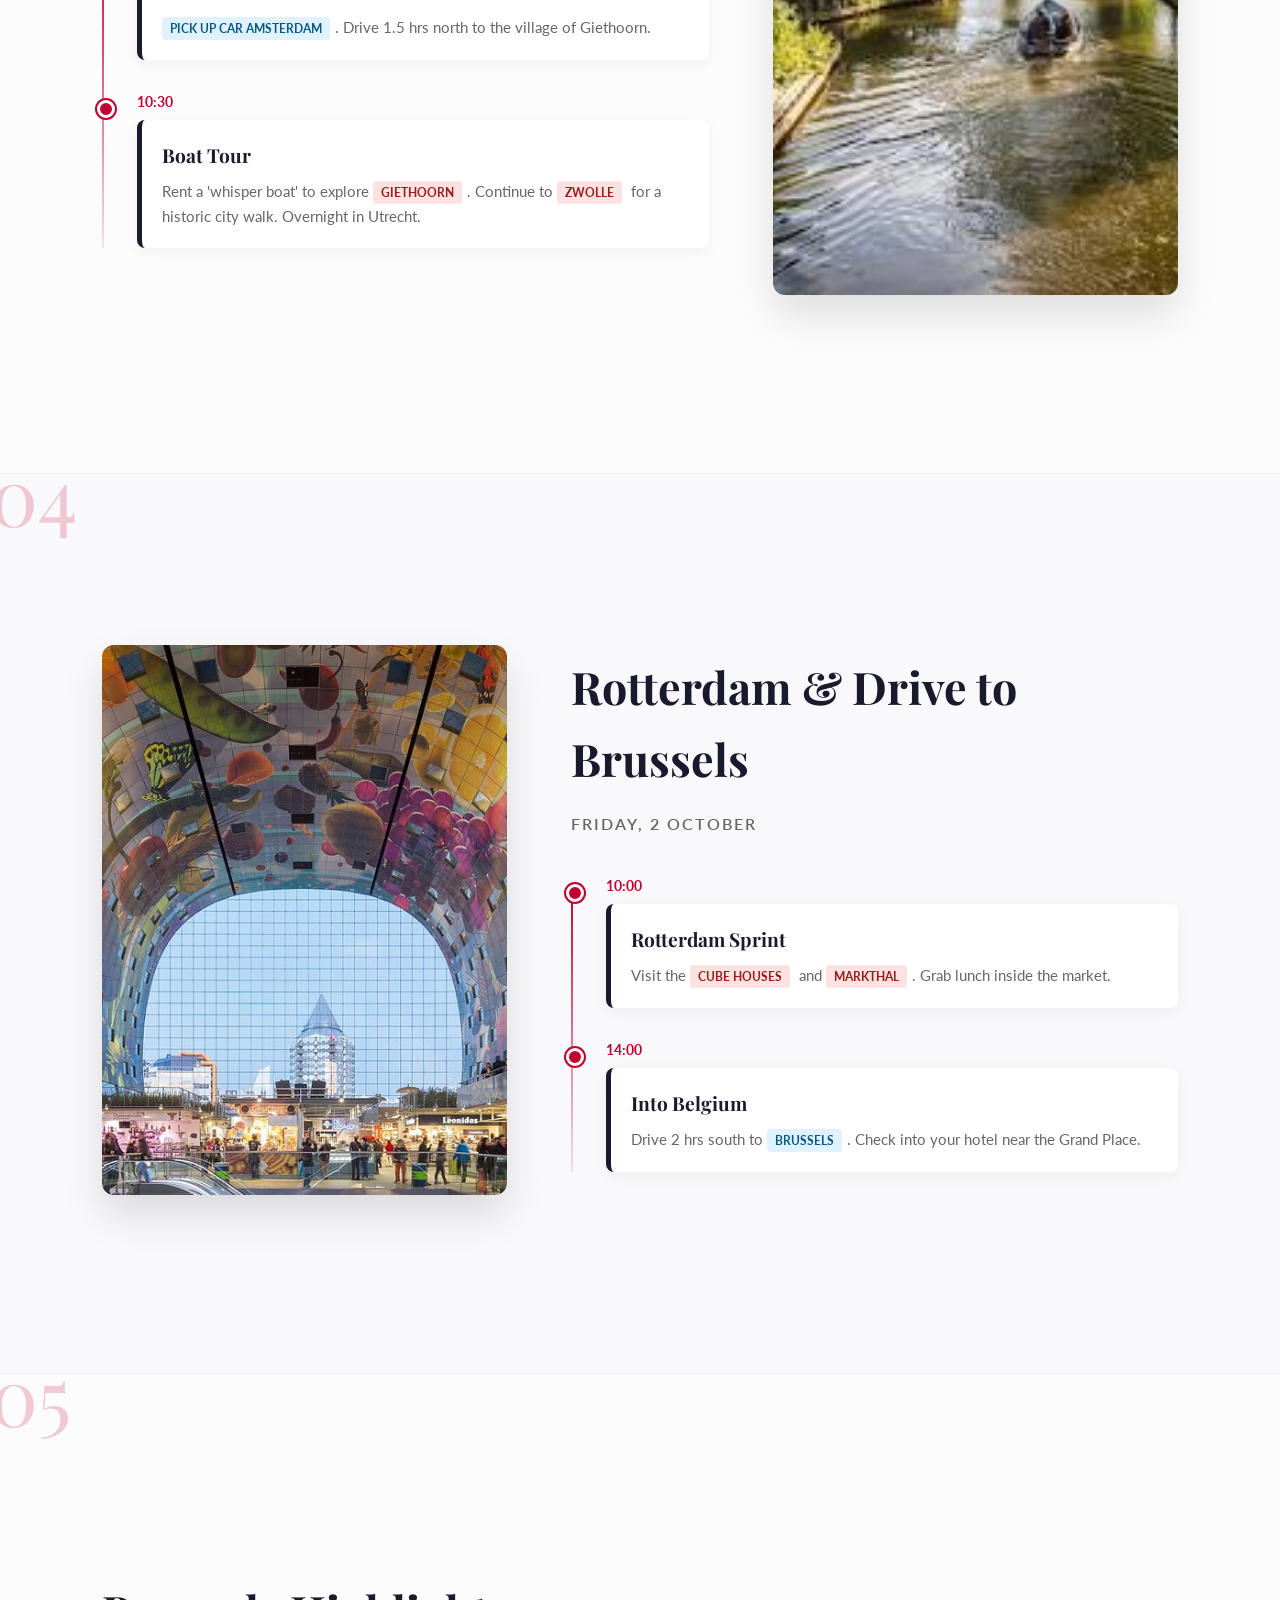
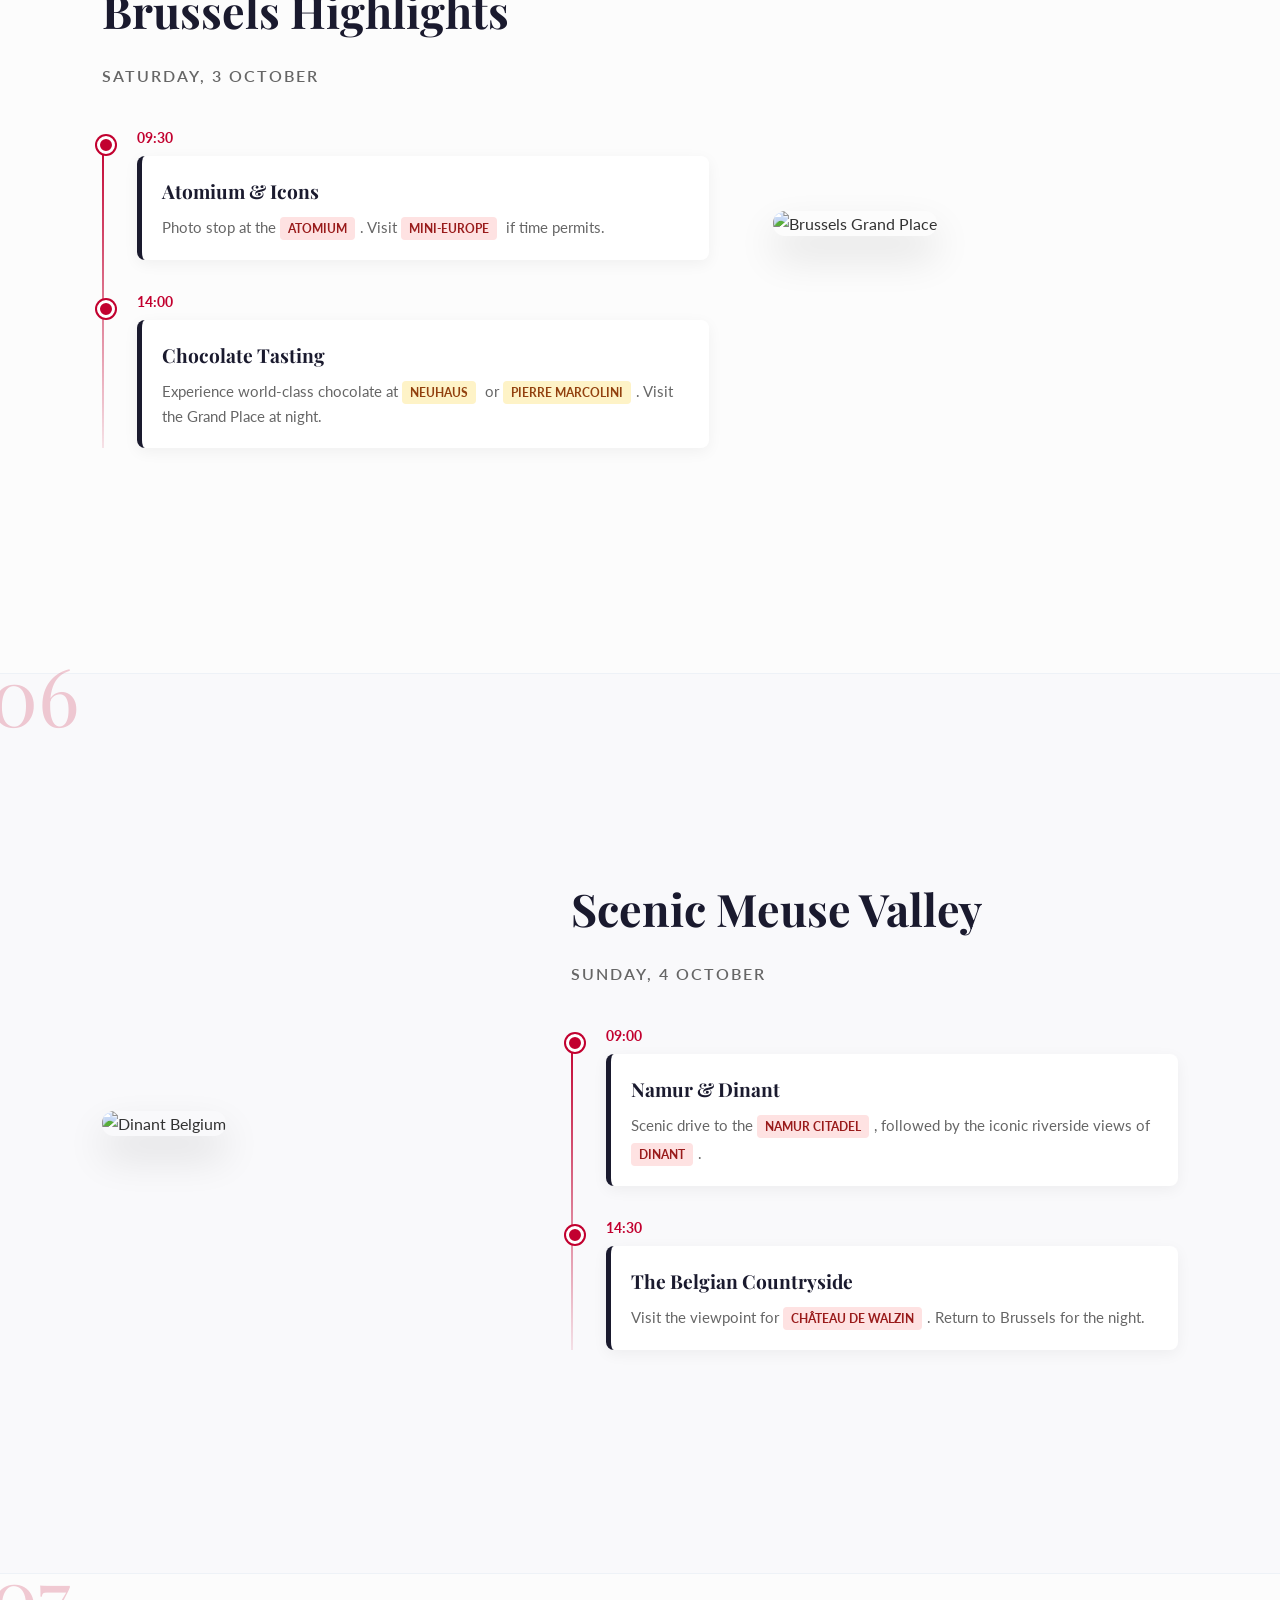
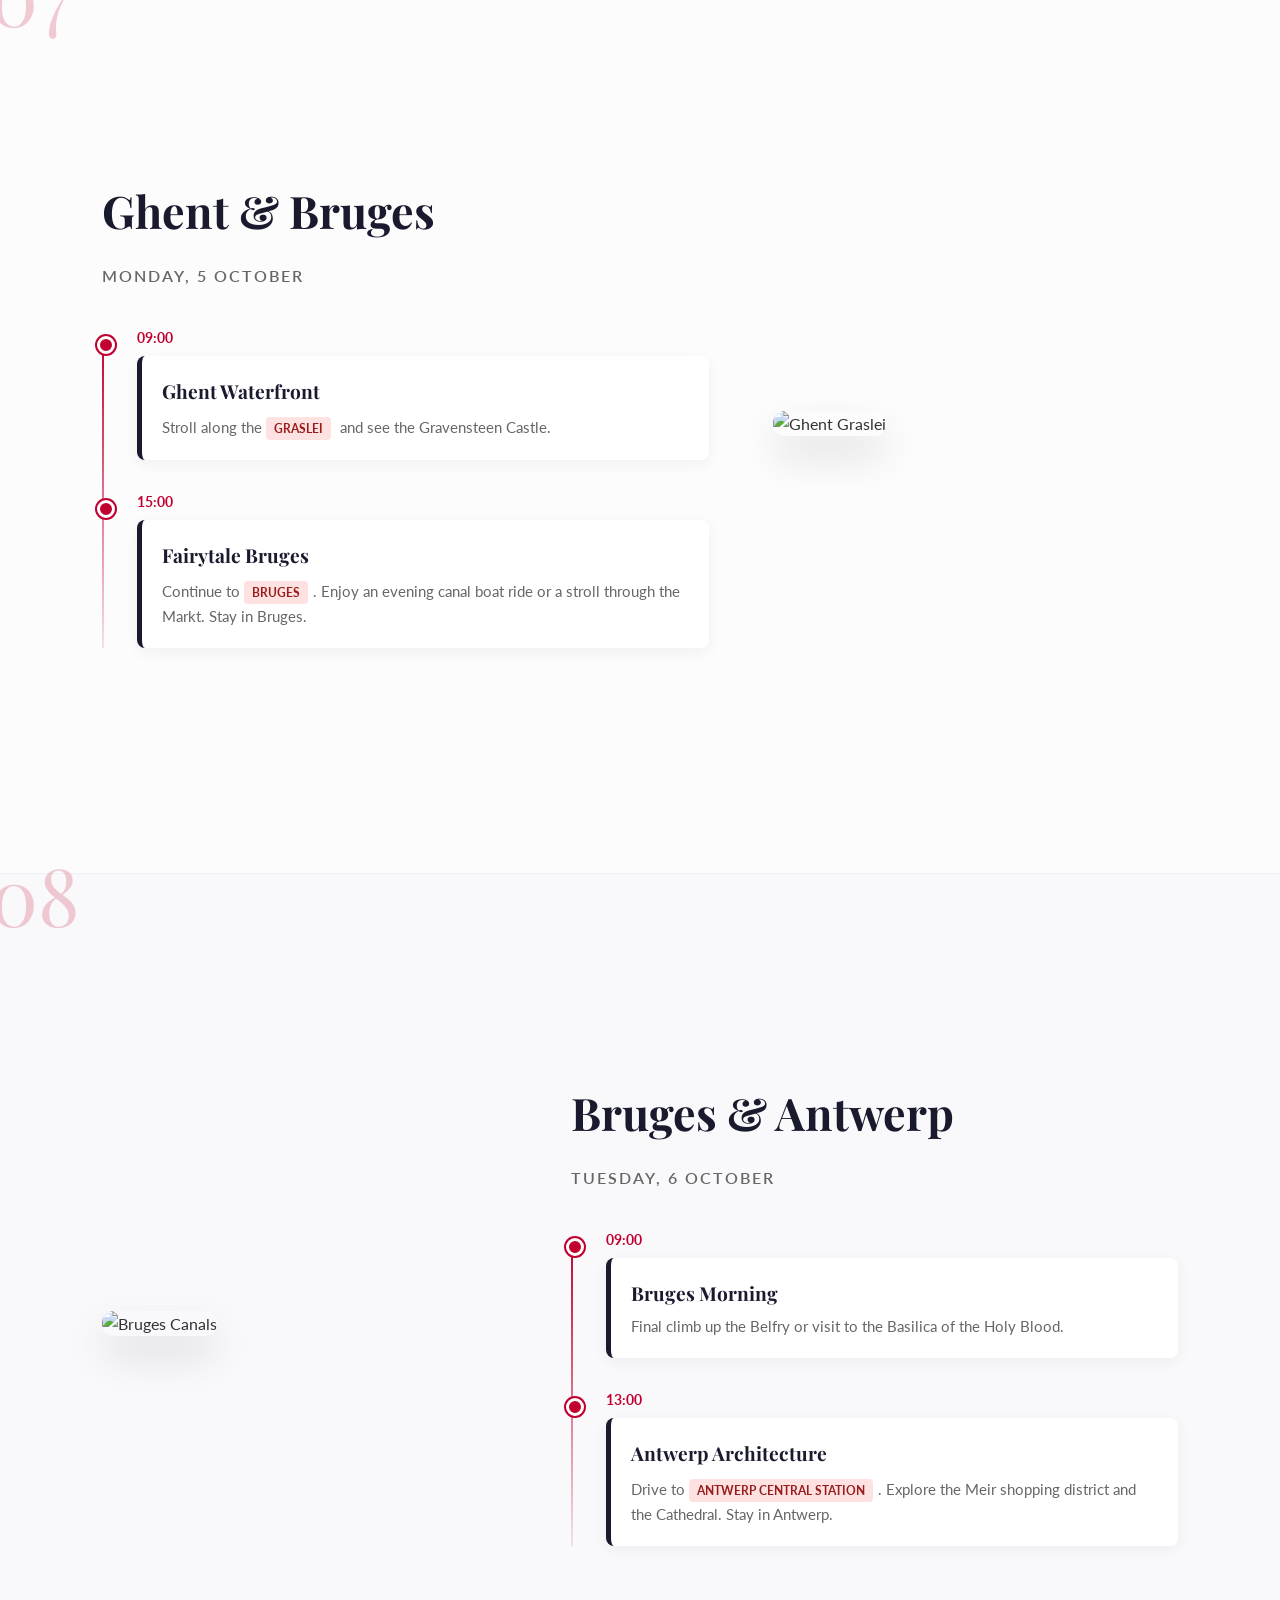
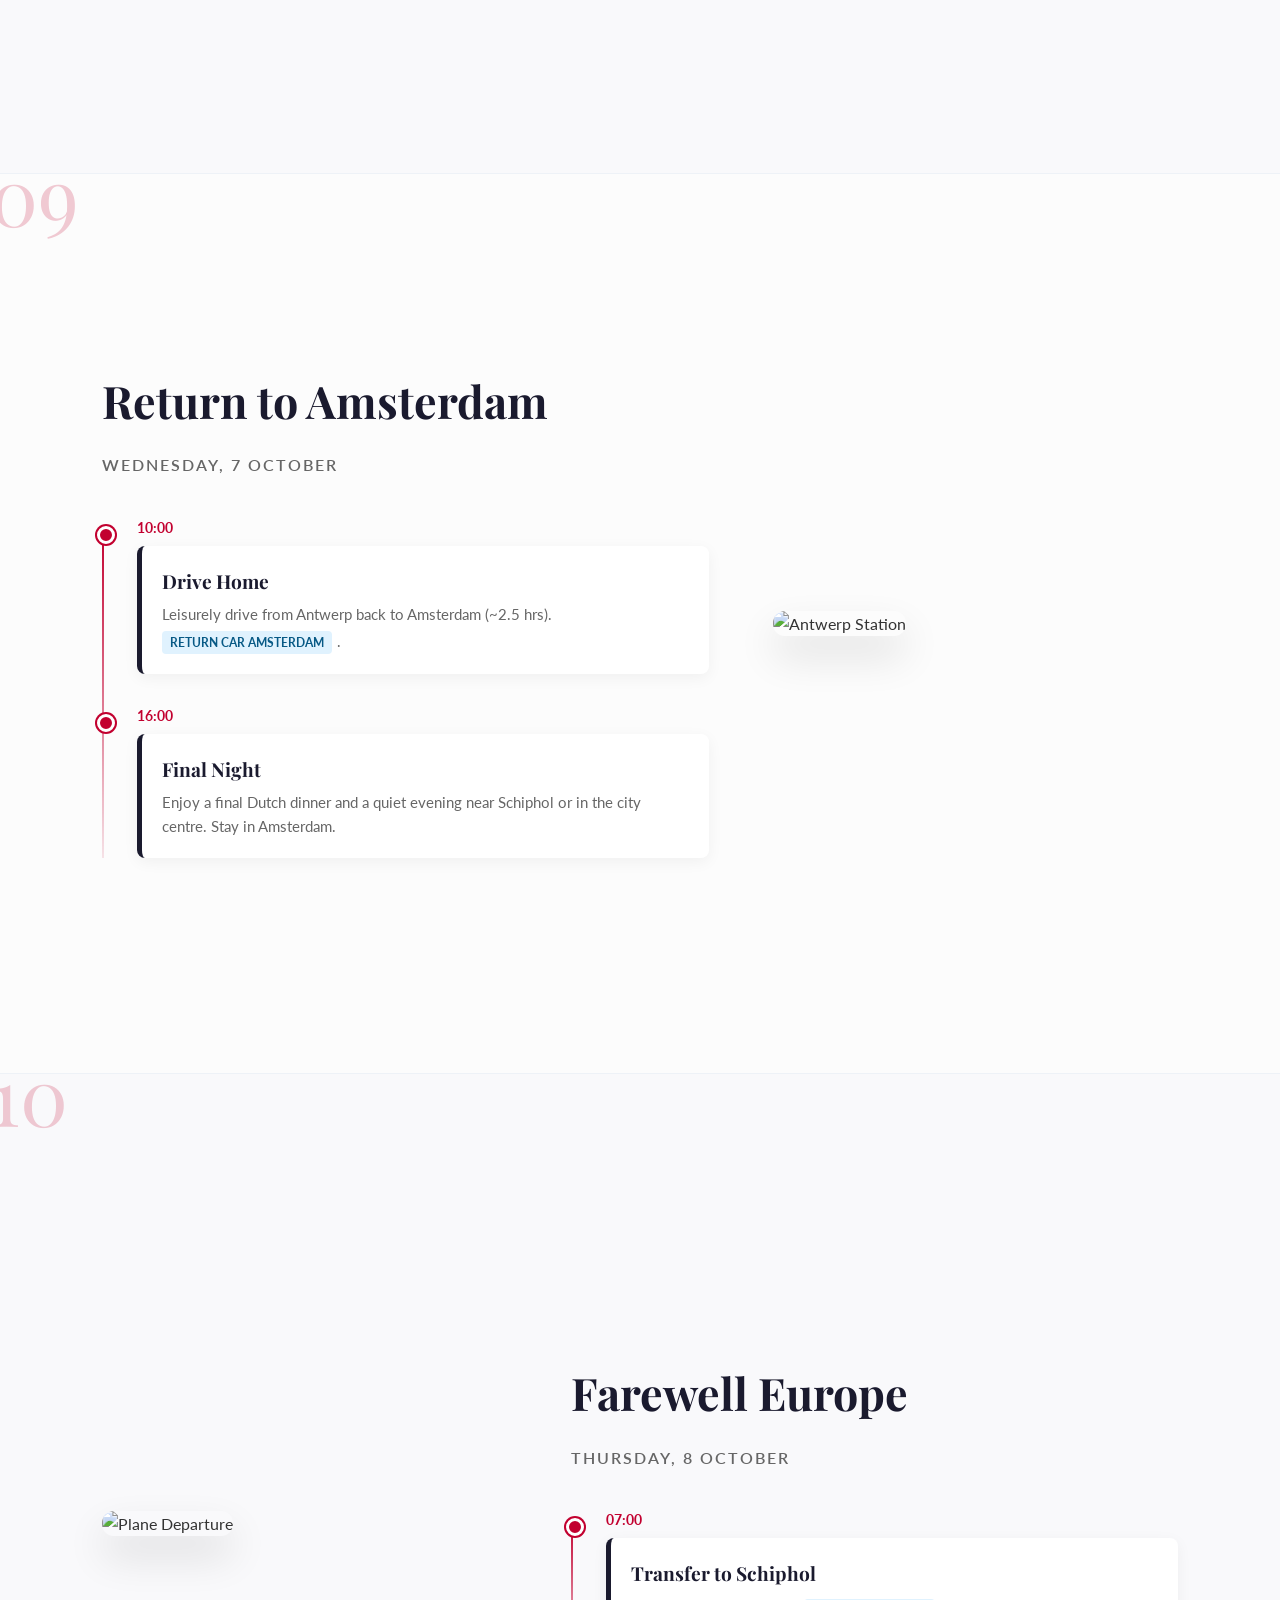
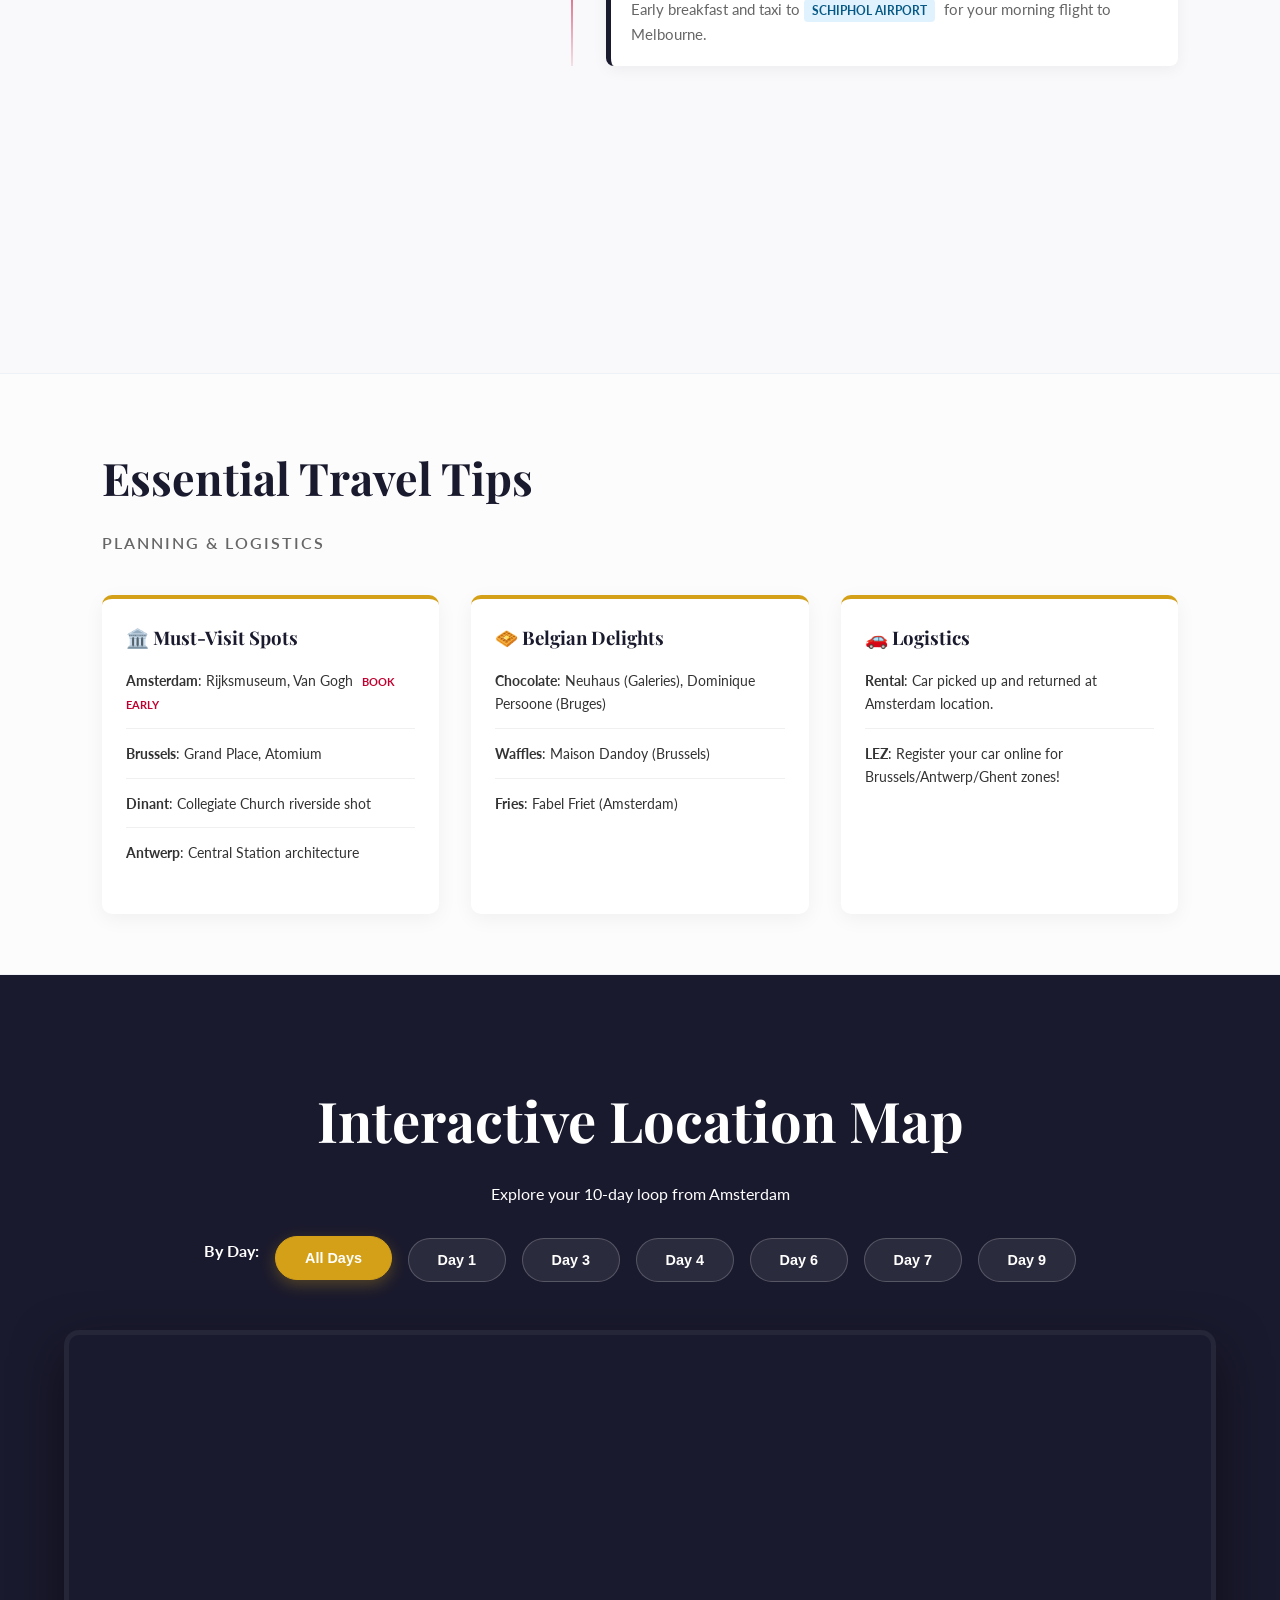
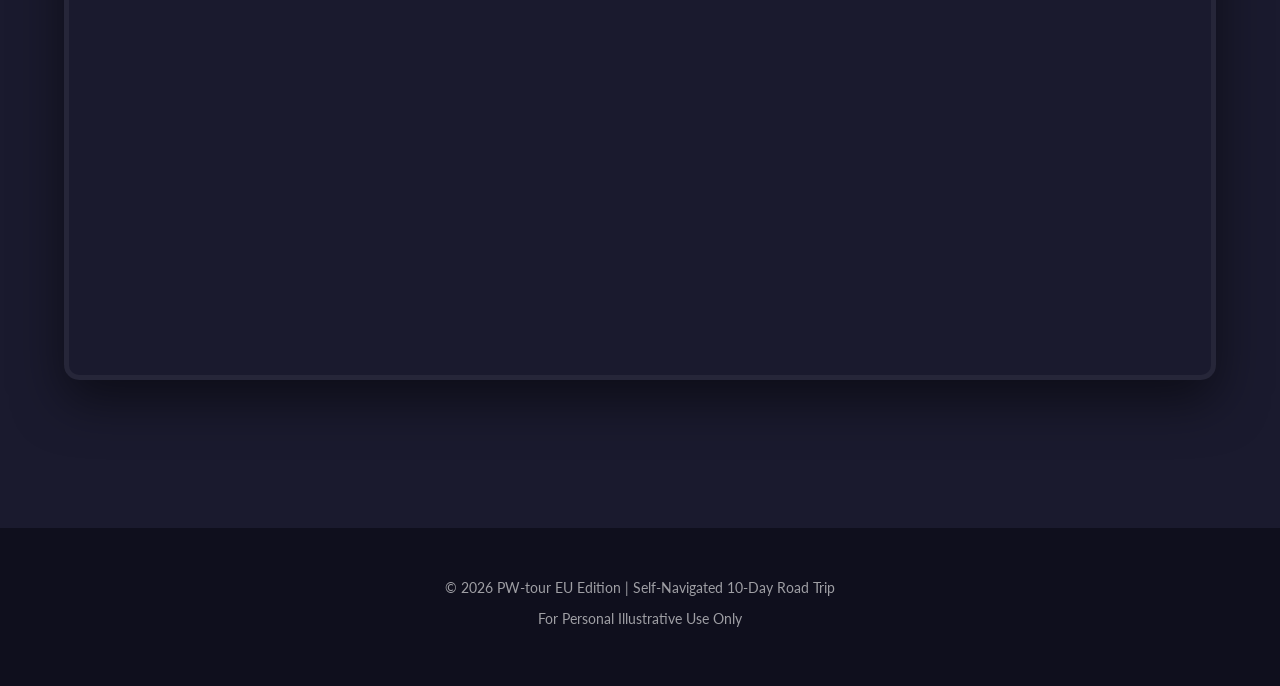
==== commit b60a171a: "Finalize Netherlands & Belgium Tour itinerary and structure" ====
--- a/index.html
+++ b/index.html
@@ -1,42 +1,403 @@
 <!DOCTYPE html>
-<html lang="en">
+<html lang="en-GB">
 
 <head>
     <meta charset="UTF-8">
     <meta name="viewport" content="width=device-width, initial-scale=1.0">
-    <title>11-Day Amsterdam & Copenhagen Escapade</title>
-    <meta name="description"
-        content="A curated 11-day itinerary through Amsterdam and Copenhagen, blending iconic sights, culinary delights, and charming countryside escapes.">
-    <link
-        href="https://fonts.googleapis.com/css2?family=Inter:wght@300;400;500;600;700&family=Playfair+Display:wght@600;700&display=swap"
-        rel="stylesheet">
+    <title>Netherlands & Belgium Tour | 2026 PW-tour EU Edition</title>
+    <meta name="description" content="A premium 10-day self-navigated itinerary through the Netherlands and Belgium.">
+
+    <!-- Leaflet CSS -->
+    <link rel="stylesheet" href="https://unpkg.com/leaflet@1.9.4/dist/leaflet.css" />
+
+    <!-- Google Fonts -->
+    <link href="https://fonts.googleapis.com/css2?family=Playfair+Display:ital,wght@0,400;0,700;1,400&family=Lato:wght@300;400;700&display=swap" rel="stylesheet">
+    
     <link rel="stylesheet" href="styles.css">
 </head>
 
 <body>
-    <header class="hero" id="main-hero">
-        <div class="hero-content">
-            <div class="hero-badge">PW EU edition</div>
-            <h1>Amsterdam & Copenhagen</h1>
-            <p>A curated journey blending iconic sights, culinary delights, and charming countryside escapes.</p>
-        </div>
-        <div class="hero-overlay"></div>
-    </header>
-
-    <main class="container">
-        <aside class="sidebar">
-            <nav id="day-nav">
-                <!-- Dynamically populated by JS -->
-            </nav>
-        </aside>
-
-        <section class="content-panel" id="content-panel">
-            <div id="day-content">
-                <!-- Dynamically populated by JS -->
-            </div>
-        </section>
-    </main>
-
+    <!-- Navigation -->
+    <nav id="navbar">
+        <ul>
+            <li><a href="#home">Home</a></li>
+            <li><a href="#day1">Day 1</a></li>
+            <li><a href="#day2">Day 2</a></li>
+            <li><a href="#day3">Day 3</a></li>
+            <li><a href="#day4">Day 4</a></li>
+            <li><a href="#day5">Day 5</a></li>
+            <li><a href="#day6">Day 6</a></li>
+            <li><a href="#day7">Day 7</a></li>
+            <li><a href="#day8">Day 8</a></li>
+            <li><a href="#day9">Day 9</a></li>
+            <li><a href="#day10">Day 10</a></li>
+            <li><a href="#essentials">Tips</a></li>
+            <li><a href="#map-section">Map</a></li>
+        </ul>
+    </nav>
+
+    <!-- Hero Section -->
+    <section id="home" class="hero">
+        <p>A Curated Journey Through</p>
+        <h1>Netherlands & Belgium</h1>
+        <p>29 September – 8 October 2026</p>
+        <div class="hero-badge">PW-tour EU EDITION</div>
+    </section>
+
+    <!-- Day 1 -->
+    <section id="day1" class="day-section">
+        <div class="day-content">
+            <div class="day-number">01</div>
+            <h2 class="day-title">Arrival & Old Amsterdam Walk</h2>
+            <p class="day-date">Tuesday, 29 September</p>
+
+            <div class="timeline">
+                <div class="time-slot">
+                    <div class="time">06:00 - 09:00</div>
+                    <div class="activity">
+                        <strong>Arrival at Schiphol</strong>
+                        <p>Land in Amsterdam. Take a direct taxi to your hotel in <span class="badge badge-hotel">Jordaan</span>. Settle in and leave bags.</p>
+                    </div>
+                </div>
+                <div class="time-slot">
+                    <div class="time">11:00</div>
+                    <div class="activity">
+                        <strong>The Core Loop</strong>
+                        <p>Walk to Centraal Station. Stroll down the <span class="badge badge-attraction">Damrak</span> to Dam Square for photos.</p>
+                    </div>
+                </div>
+                <div class="time-slot">
+                    <div class="time">13:00</div>
+                    <div class="activity">
+                        <strong>Snack Run</strong>
+                        <p>Grab famous Dutch fries at <span class="badge badge-food">Fabel Friet</span>. Walk to <span class="badge badge-food">Van Stapele Koekmakerij</span> for their legendary chocolate cookies.</p>
+                    </div>
+                </div>
+            </div>
+        </div>
+        <div class="day-hero-image">
+            <img src="./images/jordaan.jpg" alt="Jordaan Amsterdam">
+        </div>
+    </section>
+
+    <!-- Day 2 -->
+    <section id="day2" class="day-section">
+        <div class="day-content">
+            <div class="day-number">02</div>
+            <h2 class="day-title">Museums & De Pijp</h2>
+            <p class="day-date">Wednesday, 30 September</p>
+
+            <div class="timeline">
+                <div class="time-slot">
+                    <div class="time">09:00</div>
+                    <div class="activity">
+                        <strong>Cultural Morning</strong>
+                        <p>Start early at the <span class="badge badge-attraction">Rijksmuseum</span> or <span class="badge badge-attraction">Van Gogh Museum</span>.</p>
+                    </div>
+                </div>
+                <div class="time-slot">
+                    <div class="time">14:00</div>
+                    <div class="activity">
+                        <strong>Vondelpark & Market</strong>
+                        <p>A quick snap in <span class="badge badge-attraction">Vondelpark</span>. Visit the <span class="badge badge-attraction">Albert Cuyp Market</span> for local street food like stroopwafels.</p>
+                    </div>
+                </div>
+            </div>
+        </div>
+        <div class="day-hero-image">
+            <img src="./images/bloemenmarkt.jpeg" alt="Bloemenmarkt">
+        </div>
+    </section>
+
+    <!-- Day 3 -->
+    <section id="day3" class="day-section">
+        <div class="day-content">
+            <div class="day-number">03</div>
+            <h2 class="day-title">Car Pick-up: Giethoorn</h2>
+            <p class="day-date">Thursday, 1 October</p>
+
+            <div class="timeline">
+                <div class="time-slot">
+                    <div class="time">08:30</div>
+                    <div class="activity">
+                        <strong>Car Rental</strong>
+                        <p><span class="badge badge-transport">Pick up car Amsterdam</span>. Drive 1.5 hrs north to the village of Giethoorn.</p>
+                    </div>
+                </div>
+                <div class="time-slot">
+                    <div class="time">10:30</div>
+                    <div class="activity">
+                        <strong>Boat Tour</strong>
+                        <p>Rent a 'whisper boat' to explore <span class="badge badge-attraction">Giethoorn</span>. Continue to <span class="badge badge-attraction">Zwolle</span> for a historic city walk. Overnight in Utrecht.</p>
+                    </div>
+                </div>
+            </div>
+        </div>
+        <div class="day-hero-image">
+            <img src="./images/giethoorn.jpeg" alt="Giethoorn">
+        </div>
+    </section>
+
+    <!-- Day 4 -->
+    <section id="day4" class="day-section">
+        <div class="day-content">
+            <div class="day-number">04</div>
+            <h2 class="day-title">Rotterdam & Drive to Brussels</h2>
+            <p class="day-date">Friday, 2 October</p>
+
+            <div class="timeline">
+                <div class="time-slot">
+                    <div class="time">10:00</div>
+                    <div class="activity">
+                        <strong>Rotterdam Sprint</strong>
+                        <p>Visit the <span class="badge badge-attraction">Cube Houses</span> and <span class="badge badge-attraction">Markthal</span>. Grab lunch inside the market.</p>
+                    </div>
+                </div>
+                <div class="time-slot">
+                    <div class="time">14:00</div>
+                    <div class="activity">
+                        <strong>Into Belgium</strong>
+                        <p>Drive 2 hrs south to <span class="badge badge-transport">Brussels</span>. Check into your hotel near the Grand Place.</p>
+                    </div>
+                </div>
+            </div>
+        </div>
+        <div class="day-hero-image">
+            <img src="./images/markthal-rotterdam.jpg" alt="Rotterdam Markthal">
+        </div>
+    </section>
+
+    <!-- Day 5 -->
+    <section id="day5" class="day-section">
+        <div class="day-content">
+            <div class="day-number">05</div>
+            <h2 class="day-title">Brussels Highlights</h2>
+            <p class="day-date">Saturday, 3 October</p>
+
+            <div class="timeline">
+                <div class="time-slot">
+                    <div class="time">09:30</div>
+                    <div class="activity">
+                        <strong>Atomium & Icons</strong>
+                        <p>Photo stop at the <span class="badge badge-attraction">Atomium</span>. Visit <span class="badge badge-attraction">Mini-Europe</span> if time permits.</p>
+                    </div>
+                </div>
+                <div class="time-slot">
+                    <div class="time">14:00</div>
+                    <div class="activity">
+                        <strong>Chocolate Tasting</strong>
+                        <p>Experience world-class chocolate at <span class="badge badge-food">Neuhaus</span> or <span class="badge badge-food">Pierre Marcolini</span>. Visit the Grand Place at night.</p>
+                    </div>
+                </div>
+            </div>
+        </div>
+        <div class="day-hero-image">
+            <img src="https://images.unsplash.com/photo-1595166668700-1c0993952f97?ixlib=rb-4.0.3&auto=format&fit=crop&w=1200" alt="Brussels Grand Place">
+        </div>
+    </section>
+
+    <!-- Day 6 -->
+    <section id="day6" class="day-section">
+        <div class="day-content">
+            <div class="day-number">06</div>
+            <h2 class="day-title">Scenic Meuse Valley</h2>
+            <p class="day-date">Sunday, 4 October</p>
+
+            <div class="timeline">
+                <div class="time-slot">
+                    <div class="time">09:00</div>
+                    <div class="activity">
+                        <strong>Namur & Dinant</strong>
+                        <p>Scenic drive to the <span class="badge badge-attraction">Namur Citadel</span>, followed by the iconic riverside views of <span class="badge badge-attraction">Dinant</span>.</p>
+                    </div>
+                </div>
+                <div class="time-slot">
+                    <div class="time">14:30</div>
+                    <div class="activity">
+                        <strong>The Belgian Countryside</strong>
+                        <p>Visit the viewpoint for <span class="badge badge-attraction">Château de Walzin</span>. Return to Brussels for the night.</p>
+                    </div>
+                </div>
+            </div>
+        </div>
+        <div class="day-hero-image">
+            <img src="https://images.unsplash.com/photo-1596482150392-f0464f191f6d?ixlib=rb-4.0.3&auto=format&fit=crop&w=1200" alt="Dinant Belgium">
+        </div>
+    </section>
+
+    <!-- Day 7 -->
+    <section id="day7" class="day-section">
+        <div class="day-content">
+            <div class="day-number">07</div>
+            <h2 class="day-title">Ghent & Bruges</h2>
+            <p class="day-date">Monday, 5 October</p>
+
+            <div class="timeline">
+                <div class="time-slot">
+                    <div class="time">09:00</div>
+                    <div class="activity">
+                        <strong>Ghent Waterfront</strong>
+                        <p>Stroll along the <span class="badge badge-attraction">Graslei</span> and see the Gravensteen Castle.</p>
+                    </div>
+                </div>
+                <div class="time-slot">
+                    <div class="time">15:00</div>
+                    <div class="activity">
+                        <strong>Fairytale Bruges</strong>
+                        <p>Continue to <span class="badge badge-attraction">Bruges</span>. Enjoy an evening canal boat ride or a stroll through the Markt. Stay in Bruges.</p>
+                    </div>
+                </div>
+            </div>
+        </div>
+        <div class="day-hero-image">
+            <img src="https://images.unsplash.com/photo-1522864152504-20a67cfbb08b?ixlib=rb-4.0.3&auto=format&fit=crop&w=1200" alt="Ghent Graslei">
+        </div>
+    </section>
+
+    <!-- Day 8 -->
+    <section id="day8" class="day-section">
+        <div class="day-content">
+            <div class="day-number">08</div>
+            <h2 class="day-title">Bruges & Antwerp</h2>
+            <p class="day-date">Tuesday, 6 October</p>
+
+            <div class="timeline">
+                <div class="time-slot">
+                    <div class="time">09:00</div>
+                    <div class="activity">
+                        <strong>Bruges Morning</strong>
+                        <p>Final climb up the Belfry or visit to the Basilica of the Holy Blood.</p>
+                    </div>
+                </div>
+                <div class="time-slot">
+                    <div class="time">13:00</div>
+                    <div class="activity">
+                        <strong>Antwerp Architecture</strong>
+                        <p>Drive to <span class="badge badge-attraction">Antwerp Central Station</span>. Explore the Meir shopping district and the Cathedral. Stay in Antwerp.</p>
+                    </div>
+                </div>
+            </div>
+        </div>
+        <div class="day-hero-image">
+            <img src="https://images.unsplash.com/photo-1512100356956-c4087c5f420e?ixlib=rb-4.0.3&auto=format&fit=crop&w=1200" alt="Bruges Canals">
+        </div>
+    </section>
+
+    <!-- Day 9 -->
+    <section id="day9" class="day-section">
+        <div class="day-content">
+            <div class="day-number">09</div>
+            <h2 class="day-title">Return to Amsterdam</h2>
+            <p class="day-date">Wednesday, 7 October</p>
+
+            <div class="timeline">
+                <div class="time-slot">
+                    <div class="time">10:00</div>
+                    <div class="activity">
+                        <strong>Drive Home</strong>
+                        <p>Leisurely drive from Antwerp back to Amsterdam (~2.5 hrs). <span class="badge badge-transport">Return car Amsterdam</span>.</p>
+                    </div>
+                </div>
+                <div class="time-slot">
+                    <div class="time">16:00</div>
+                    <div class="activity">
+                        <strong>Final Night</strong>
+                        <p>Enjoy a final Dutch dinner and a quiet evening near Schiphol or in the city centre. Stay in Amsterdam.</p>
+                    </div>
+                </div>
+            </div>
+        </div>
+        <div class="day-hero-image">
+            <img src="https://images.unsplash.com/photo-1563911892495-926d557367ae?ixlib=rb-4.0.3&auto=format&fit=crop&w=1200" alt="Antwerp Station">
+        </div>
+    </section>
+
+    <!-- Day 10 -->
+    <section id="day10" class="day-section">
+        <div class="day-content">
+            <div class="day-number">10</div>
+            <h2 class="day-title">Farewell Europe</h2>
+            <p class="day-date">Thursday, 8 October</p>
+
+            <div class="timeline">
+                <div class="time-slot">
+                    <div class="time">07:00</div>
+                    <div class="activity">
+                        <strong>Transfer to Schiphol</strong>
+                        <p>Early breakfast and taxi to <span class="badge badge-transport">Schiphol Airport</span> for your morning flight to Melbourne.</p>
+                    </div>
+                </div>
+            </div>
+        </div>
+        <div class="day-hero-image">
+            <img src="https://images.unsplash.com/photo-1436491865332-7a61a109cc05?ixlib=rb-4.0.3&auto=format&fit=crop&w=1200" alt="Plane Departure">
+        </div>
+    </section>
+
+    <!-- Essentials Section -->
+    <section id="essentials" class="day-section" style="min-height: auto; padding-top: 60px; padding-bottom: 60px;">
+        <div class="day-content" style="max-width: 100%;">
+            <h2 class="day-title">Essential Travel Tips</h2>
+            <p class="day-date">Planning & Logistics</p>
+            
+            <div class="info-grid">
+                <div class="info-card">
+                    <h3>🏛️ Must-Visit Spots</h3>
+                    <ul class="info-list">
+                        <li><strong>Amsterdam</strong>: Rijksmuseum, Van Gogh <span class="must-visit">Book Early</span></li>
+                        <li><strong>Brussels</strong>: Grand Place, Atomium</li>
+                        <li><strong>Dinant</strong>: Collegiate Church riverside shot</li>
+                        <li><strong>Antwerp</strong>: Central Station architecture</li>
+                    </ul>
+                </div>
+                <div class="info-card">
+                    <h3>🧇 Belgian Delights</h3>
+                    <ul class="info-list">
+                        <li><strong>Chocolate</strong>: Neuhaus (Galeries), Dominique Persoone (Bruges)</li>
+                        <li><strong>Waffles</strong>: Maison Dandoy (Brussels)</li>
+                        <li><strong>Fries</strong>: Fabel Friet (Amsterdam)</li>
+                    </ul>
+                </div>
+                <div class="info-card">
+                    <h3>🚗 Logistics</h3>
+                    <ul class="info-list">
+                        <li><strong>Rental</strong>: Car picked up and returned at Amsterdam location.</li>
+                        <li><strong>LEZ</strong>: Register your car online for Brussels/Antwerp/Ghent zones!</li>
+                    </ul>
+                </div>
+            </div>
+        </div>
+    </section>
+
+    <!-- Interactive Map Section -->
+    <section id="map-section" class="map-section">
+        <h2>Interactive Location Map</h2>
+        <p>Explore your 10-day loop from Amsterdam</p>
+
+        <div class="map-filters">
+            <strong>By Day:</strong>
+            <button class="filter-btn active" data-filter="day" data-value="all">All Days</button>
+            <button class="filter-btn" data-filter="day" data-value="1">Day 1</button>
+            <button class="filter-btn" data-filter="day" data-value="3">Day 3</button>
+            <button class="filter-btn" data-filter="day" data-value="4">Day 4</button>
+            <button class="filter-btn" data-filter="day" data-value="6">Day 6</button>
+            <button class="filter-btn" data-filter="day" data-value="7">Day 7</button>
+            <button class="filter-btn" data-filter="day" data-value="9">Day 9</button>
+        </div>
+
+        <div id="map"></div>
+    </section>
+
+    <!-- Footer -->
+    <footer>
+        <p>&copy; 2026 PW-tour EU Edition | Self-Navigated 10-Day Road Trip</p>
+        <p>For Personal Illustrative Use Only</p>
+    </footer>
+
+    <!-- Leaflet JS -->
+    <script src="https://unpkg.com/leaflet@1.9.4/dist/leaflet.js"></script>
+
+    <!-- Main Script -->
     <script src="script.js"></script>
 </body>
 
--- a/styles.css
+++ b/styles.css
@@ -1,30 +1,15 @@
 :root {
-    --bg-color: #f8fafc;
-    --text-main: #0f172a;
-    --text-muted: #64748b;
-    --primary: #2563eb;
-    --primary-hover: #1d4ed8;
-    --accent: #f59e0b;
+    --primary-color: #1a1a2e; /* Dark Navy */
+    --accent-color: #c2002f;  /* Belgian Red */
+    --gold-color: #d4a017;    /* Belgian Gold */
+    --bg-color: #fcfcfc;
+    --text-color: #333;
+    --text-muted: #666;
     --surface: #ffffff;
-    --border: #e2e8f0;
-
-    --tag-transport: #e0f2fe;
-    --tag-transport-text: #0369a1;
-    --tag-food: #fef3c7;
-    --tag-food-text: #b45309;
-    --tag-attraction: #fce7f3;
-    --tag-attraction-text: #be185d;
-    --tag-hotel: #f3f4f6;
-    --tag-hotel-text: #374151;
-
+    --border: #eef2f7;
+    
     --font-heading: 'Playfair Display', serif;
-    --font-body: 'Inter', sans-serif;
-
-    --shadow-sm: 0 1px 2px 0 rgb(0 0 0 / 0.05);
-    --shadow-md: 0 4px 6px -1px rgb(0 0 0 / 0.1), 0 2px 4px -2px rgb(0 0 0 / 0.1);
-    --shadow-lg: 0 10px 15px -3px rgb(0 0 0 / 0.1), 0 4px 6px -4px rgb(0 0 0 / 0.1);
-
-    --radius: 12px;
+    --font-body: 'Lato', sans-serif;
 }
 
 * {
@@ -36,395 +21,418 @@
 body {
     font-family: var(--font-body);
     background-color: var(--bg-color);
-    color: var(--text-main);
+    color: var(--text-color);
     line-height: 1.6;
+    overflow-x: hidden;
+}
+
+/* Smooth scrolling */
+html {
+    scroll-behavior: smooth;
+}
+
+/* Navigation */
+nav {
+    position: fixed;
+    top: 0;
+    width: 100%;
+    background: rgba(26, 26, 46, 0.95); /* matching primary */
+    backdrop-filter: blur(10px);
+    z-index: 1000;
+    padding: 0.8rem 2rem;
+    box-shadow: 0 2px 10px rgba(0, 0, 0, 0.2);
+}
+
+nav ul {
+    list-style: none;
+    display: flex;
+    justify-content: center;
+    gap: 1.5rem;
+    flex-wrap: wrap;
+}
+
+nav a {
+    color: white;
+    text-decoration: none;
+    font-weight: 500;
+    font-size: 0.9rem;
+    text-transform: uppercase;
+    letter-spacing: 1px;
+    transition: all 0.3s;
+}
+
+nav a:hover, nav a.active {
+    color: var(--gold-color);
 }
 
 /* Hero Section */
 .hero {
-    position: relative;
-    height: 450px;
-    background-image: url('https://images.unsplash.com/photo-1512470876302-972faa2aa9a4?ixlib=rb-4.0.3&auto=format&fit=crop&w=2000&q=80');
+    height: 100vh;
+    background: linear-gradient(rgba(0, 0, 0, 0.3), rgba(0, 0, 0, 0.6)), url('https://images.unsplash.com/photo-1595166668700-1c0993952f97?ixlib=rb-4.0.3&auto=format&fit=crop&w=2000&q=80');
     background-size: cover;
     background-position: center;
+    background-attachment: fixed;
+    display: flex;
+    flex-direction: column;
+    justify-content: center;
+    align-items: center;
+    text-align: center;
+    color: white;
+}
+
+.hero h1 {
+    font-family: var(--font-heading);
+    font-size: 5rem;
+    margin-bottom: 0.5rem;
+    text-shadow: 2px 2px 15px rgba(0, 0, 0, 0.5);
+    animation: fadeInDown 1s ease-out;
+}
+
+.hero p {
+    font-size: 1.2rem;
+    letter-spacing: 4px;
+    text-transform: uppercase;
+    font-weight: 300;
+    animation: fadeInUp 1s ease-out 0.5s both;
+}
+
+.hero-badge {
+    margin-top: 1.5rem;
+    font-size: 0.8rem;
+    opacity: 0.8;
+    background: rgba(255,255,255,0.1);
+    padding: 4px 12px;
+    border-radius: 4px;
+    border: 1px solid rgba(255,255,255,0.2);
+}
+
+/* Day Sections */
+.day-section {
+    min-height: 100vh;
+    padding: 100px 8%;
     display: flex;
     align-items: center;
-    justify-content: center;
-    text-align: center;
-    color: white;
-    padding: 2rem;
-    transition: background-image 0.5s ease;
-}
-
-.hero-overlay {
+    gap: 4rem;
+    position: relative;
+    border-bottom: 1px solid var(--border);
+}
+
+.day-section:nth-child(even) {
+    background: #f9f9fb;
+    flex-direction: row-reverse;
+}
+
+.day-content {
+    flex: 1.2;
+    max-width: 700px;
+}
+
+.day-hero-image {
+    flex: 0.8;
+    min-width: 400px;
+    position: relative;
+}
+
+.day-hero-image img {
+    width: 100%;
+    height: 550px;
+    object-fit: cover;
+    border-radius: 12px;
+    box-shadow: 0 20px 40px rgba(0, 0, 0, 0.12);
+    transition: transform 0.5s ease;
+}
+
+.day-hero-image:hover img {
+    transform: scale(1.02);
+}
+
+.day-number {
+    font-family: var(--font-heading);
+    font-size: 5rem;
+    color: var(--accent-color);
+    line-height: 1;
+    opacity: 0.2;
     position: absolute;
-    top: 0;
+    top: -20px;
+    left: -10px;
+    z-index: 0;
+}
+
+.day-title {
+    font-family: var(--font-heading);
+    font-size: 2.8rem;
+    margin: 0.5rem 0 1rem;
+    color: var(--primary-color);
+    position: relative;
+    z-index: 1;
+}
+
+.day-date {
+    color: var(--text-muted);
+    font-size: 1rem;
+    margin-bottom: 2.5rem;
+    text-transform: uppercase;
+    letter-spacing: 2px;
+    font-weight: 600;
+}
+
+/* Timeline */
+.timeline {
+    position: relative;
+    padding-left: 35px;
+}
+
+.timeline::before {
+    content: '';
+    position: absolute;
     left: 0;
-    right: 0;
+    top: 10px;
     bottom: 0;
-    background: linear-gradient(to bottom, rgba(15, 23, 42, 0.4), rgba(15, 23, 42, 0.8));
-    z-index: 1;
-}
-
-.hero-content {
+    width: 2px;
+    background: linear-gradient(to bottom, var(--accent-color), rgba(194, 0, 47, 0.1));
+}
+
+.time-slot {
     position: relative;
+    margin-bottom: 2rem;
+}
+
+.time-slot::before {
+    content: '';
+    position: absolute;
+    left: -40px;
+    top: 8px;
+    width: 12px;
+    height: 12px;
+    background: var(--accent-color);
+    border-radius: 50%;
+    border: 3px solid white;
+    box-shadow: 0 0 0 2px var(--accent-color);
     z-index: 2;
-    max-width: 800px;
-    animation: slideDown 0.8s ease-out;
-}
-
-.hero-badge {
-    display: inline-block;
-    background: rgba(255, 255, 255, 0.15);
-    backdrop-filter: blur(8px);
-    padding: 0.5rem 1rem;
-    border-radius: 9999px;
-    font-size: 0.875rem;
-    font-weight: 600;
-    letter-spacing: 1px;
-    text-transform: uppercase;
-    margin-bottom: 1.5rem;
-    border: 1px solid rgba(255, 255, 255, 0.3);
-}
-
-.hero h1 {
-    font-family: var(--font-heading);
-    font-size: 4.5rem;
-    line-height: 1.1;
-    margin-bottom: 1rem;
-    text-shadow: 0 4px 6px rgba(0, 0, 0, 0.3);
-}
-
-.hero p {
-    font-size: 1.25rem;
-    opacity: 0.9;
-    font-weight: 300;
-}
-
-html {
-    scroll-behavior: smooth;
-}
-
-/* Layout */
-.container {
-    max-width: 1200px;
-    margin: -60px auto 60px;
-    display: grid;
-    grid-template-columns: 240px 1fr;
-    gap: 2rem;
-    padding: 0 1.5rem;
-    position: relative;
-    z-index: 10;
-    align-items: start;
-}
-
-/* Sidebar */
-.sidebar {
-    background: var(--surface);
-    border-radius: var(--radius);
-    padding: 1rem;
-    box-shadow: var(--shadow-lg);
-    position: sticky;
-    top: 2rem;
-    max-height: calc(100vh - 4rem);
-    overflow-y: auto;
-}
-
-.sidebar h3 {
-    margin-bottom: 1rem;
-    color: var(--text-main);
-    font-size: 1.125rem;
-    padding-left: 0.5rem;
-}
-
-#day-nav {
-    display: flex;
-    flex-direction: column;
-    gap: 0.5rem;
-}
-
-.day-btn {
-    background: transparent;
-    border: none;
-    text-align: left;
-    padding: 0.75rem 1rem;
+}
+
+.time {
+    font-weight: 700;
+    color: var(--accent-color);
+    font-size: 0.85rem;
+    margin-bottom: 0.4rem;
+    display: block;
+}
+
+.activity {
+    background: white;
+    padding: 1.25rem;
     border-radius: 8px;
-    cursor: pointer;
+    border-left: 5px solid var(--primary-color);
+    box-shadow: 0 4px 15px rgba(0, 0, 0, 0.05);
+    transition: transform 0.3s ease;
+}
+
+.activity:hover {
+    transform: translateX(5px);
+}
+
+.activity strong {
+    color: var(--primary-color);
+    font-family: var(--font-heading);
+    font-size: 1.2rem;
+    display: block;
+    margin-bottom: 0.3rem;
+}
+
+.activity p {
     font-size: 0.95rem;
     color: var(--text-muted);
-    font-weight: 500;
-    transition: all 0.2s ease;
-    display: flex;
-    justify-content: space-between;
-    align-items: center;
-    font-family: var(--font-body);
-}
-
-.day-btn:hover {
-    background: var(--bg-color);
-    color: var(--text-main);
-    transform: translateX(4px);
-}
-
-.day-btn.active {
-    background: var(--primary);
-    color: white;
-    box-shadow: var(--shadow-sm);
-    transform: translateX(4px);
-}
-
-.day-btn .date-label {
-    font-size: 0.85rem;
-    font-weight: 400;
-    opacity: 0.8;
-}
-
-/* Main Content */
-.content-panel {
-    background: var(--surface);
-    border-radius: var(--radius);
-    box-shadow: var(--shadow-lg);
-    min-height: 600px;
-}
-
-.welcome-state {
-    padding: 4rem;
-    text-align: center;
-    color: var(--text-muted);
-}
-
-.welcome-state h2 {
-    color: var(--text-main);
+}
+
+/* Badges */
+.badge {
+    display: inline-block;
+    padding: 2px 8px;
+    border-radius: 4px;
+    font-size: 0.75rem;
+    font-weight: 700;
+    text-transform: uppercase;
+    margin-right: 5px;
+    margin-top: 5px;
+}
+
+.badge-attraction { background: #fee2e2; color: #991b1b; }
+.badge-food { background: #fef3c7; color: #92400e; }
+.badge-transport { background: #e0f2fe; color: #075985; }
+.badge-hotel { background: #f1f5f9; color: #475569; }
+
+/* Guide / Info Section */
+.info-grid {
+    display: grid;
+    grid-template-columns: repeat(auto-fit, minmax(280px, 1fr));
+    gap: 2rem;
+    margin-top: 2rem;
+}
+
+.info-card {
+    background: white;
+    padding: 1.5rem;
+    border-radius: 10px;
+    box-shadow: 0 5px 20px rgba(0,0,0,0.05);
+    border-top: 4px solid var(--gold-color);
+}
+
+.info-card h3 {
     font-family: var(--font-heading);
     margin-bottom: 1rem;
-    font-size: 2rem;
-}
-
-/* Day specific content */
-.day-section {
-    border-bottom: 2px dashed var(--border);
-    margin-bottom: 2rem;
-    background: var(--surface);
-    border-radius: var(--radius);
-    overflow: hidden;
-}
-
-.day-section:last-child {
-    border-bottom: none;
-    margin-bottom: 0;
-}
-
-.day-header {
-    padding: 3rem 3rem 2rem;
-    border-bottom: 1px solid var(--border);
-    position: relative;
-    z-index: 1;
-}
-
-.day-header h2 {
-    font-family: var(--font-heading);
-    font-size: 2.75rem;
-    color: var(--text-main);
-    margin-bottom: 0.75rem;
-    line-height: 1.2;
-}
-
-.day-header p {
-    color: var(--text-muted);
-    font-size: 1.125rem;
-}
-
-.day-body {
-    padding: 3rem;
-    display: flex;
-    flex-direction: column;
-    gap: 4rem;
-}
-
-/* Itinerary Blocks */
-.itinerary-item {
-    display: grid;
-    grid-template-columns: 1fr 1fr;
-    gap: 3rem;
-    align-items: center;
-}
-
-.itinerary-item:nth-child(even) {
-    direction: rtl;
-}
-
-.itinerary-item:nth-child(even)>* {
-    direction: ltr;
-}
-
-.itinerary-text {
-    display: flex;
-    flex-direction: column;
-    gap: 1rem;
-}
-
-.itinerary-text h3 {
-    font-size: 1.75rem;
-    color: var(--text-main);
-    font-weight: 700;
-    font-family: var(--font-heading);
-}
-
-.itinerary-text p {
-    color: var(--text-muted);
-    font-size: 1.05rem;
-}
-
-.tag-cloud {
-    display: flex;
-    flex-wrap: wrap;
-    gap: 0.5rem;
-    margin-bottom: 0.5rem;
-}
-
-.tag {
-    padding: 0.35rem 0.85rem;
-    border-radius: 999px;
-    font-size: 0.75rem;
-    font-weight: 600;
-    text-transform: uppercase;
-    letter-spacing: 0.5px;
-}
-
-.tag.transport {
-    background: var(--tag-transport);
-    color: var(--tag-transport-text);
-}
-
-.tag.food {
-    background: var(--tag-food);
-    color: var(--tag-food-text);
-}
-
-.tag.attraction {
-    background: var(--tag-attraction);
-    color: var(--tag-attraction-text);
-}
-
-.tag.hotel {
-    background: var(--tag-hotel);
-    color: var(--tag-hotel-text);
-}
-
-.img-wrapper {
-    overflow: hidden;
-    border-radius: var(--radius);
-    box-shadow: var(--shadow-lg);
-    height: 320px;
-    background-color: #cbd5e1;
-    /* Placeholder backgrouund */
-    display: flex;
-    justify-content: center;
-    align-items: center;
-    position: relative;
-}
-
-.img-wrapper::after {
-    content: "Image Placeholder";
-    color: #64748b;
-    position: absolute;
-    font-weight: 500;
-    font-size: 1.125rem;
-    z-index: 1;
-}
-
-.itinerary-img {
-    width: 100%;
-    height: 100%;
-    object-fit: cover;
-    transition: transform 0.6s cubic-bezier(0.165, 0.84, 0.44, 1);
-    position: relative;
-    z-index: 2;
-}
-
-.img-wrapper:hover .itinerary-img {
-    transform: scale(1.05);
-}
-
-.route-box {
-    background: var(--bg-color);
-    padding: 1.5rem;
-    border-radius: var(--radius);
-    border-left: 5px solid var(--primary);
-    margin-top: 1rem;
-    font-size: 0.95rem;
-}
-
-.route-box h4 {
-    margin-bottom: 0.5rem;
-    color: var(--text-main);
-    font-size: 1rem;
+    color: var(--primary-color);
     display: flex;
     align-items: center;
     gap: 0.5rem;
 }
 
-.route-box-text {
-    color: var(--text-muted);
+.info-list {
+    list-style: none;
+}
+
+.info-list li {
+    font-size: 0.9rem;
+    margin-bottom: 0.8rem;
+    padding-bottom: 0.8rem;
+    border-bottom: 1px solid #f0f0f0;
+}
+
+.info-list li:last-child {
+    border-bottom: none;
+}
+
+.info-list strong {
+    color: var(--text-color);
+}
+
+.must-visit {
+    color: var(--accent-color);
+    font-weight: bold;
+    font-size: 0.7rem;
+    text-transform: uppercase;
+    margin-left: 5px;
+}
+
+/* Map Section */
+.map-section {
+    padding: 100px 5%;
+    background: #1a1a2e;
+    color: white;
+    text-align: center;
+}
+
+.map-section h2 {
+    font-family: var(--font-heading);
+    font-size: 3.5rem;
+    margin-bottom: 1rem;
+}
+
+#map {
+    height: 650px;
+    width: 100%;
+    max-width: 1400px;
+    margin: 3rem auto;
+    border-radius: 15px;
+    box-shadow: 0 20px 50px rgba(0, 0, 0, 0.5);
+    border: 5px solid rgba(255,255,255,0.05);
+}
+
+.map-filters {
+    margin: 2rem 0;
+    display: flex;
+    justify-content: center;
+    gap: 1rem;
+    flex-wrap: wrap;
+}
+
+.filter-btn {
+    padding: 0.8rem 1.8rem;
+    background: rgba(255, 255, 255, 0.08);
+    border: 1px solid rgba(255, 255, 255, 0.2);
+    color: white;
+    border-radius: 30px;
+    cursor: pointer;
+    transition: all 0.3s;
+    font-weight: 600;
+    font-size: 0.9rem;
+}
+
+.filter-btn:hover,
+.filter-btn.active {
+    background: var(--gold-color);
+    border-color: var(--gold-color);
+    transform: translateY(-2px);
+    box-shadow: 0 5px 15px rgba(212, 160, 23, 0.3);
+}
+
+/* Footer */
+footer {
+    background: #0f0f1d;
+    color: rgba(255,255,255,0.6);
+    text-align: center;
+    padding: 3rem;
+    font-size: 0.9rem;
+}
+
+footer p {
+    margin-bottom: 0.5rem;
 }
 
 /* Animations */
-@keyframes slideDown {
-    from {
-        opacity: 0;
-        transform: translateY(-30px);
-    }
-
-    to {
-        opacity: 1;
-        transform: translateY(0);
-    }
-}
-
-@keyframes fadeIn {
-    from {
-        opacity: 0;
-        transform: translateY(15px);
-    }
-
-    to {
-        opacity: 1;
-        transform: translateY(0);
-    }
-}
-
-.fade-in {
-    animation: fadeIn 0.5s ease-out forwards;
-}
-
-/* Responsive */
-@media (max-width: 960px) {
-    .container {
-        grid-template-columns: 1fr;
-        margin-top: -30px;
-    }
-
-    .sidebar {
-        position: static;
-        margin-bottom: 1rem;
-    }
-
-    .itinerary-item,
-    .itinerary-item:nth-child(even) {
-        grid-template-columns: 1fr;
-        direction: ltr;
+@keyframes fadeInDown {
+    from { opacity: 0; transform: translateY(-30px); }
+    to { opacity: 1; transform: translateY(0); }
+}
+
+@keyframes fadeInUp {
+    from { opacity: 0; transform: translateY(30px); }
+    to { opacity: 1; transform: translateY(0); }
+}
+
+/* Responsive Design */
+@media (max-width: 1024px) {
+    .day-section {
+        flex-direction: column !important;
+        padding: 80px 5%;
+        text-align: center;
+    }
+
+    .timeline {
+        padding-left: 0;
+        text-align: left;
+    }
+
+    .timeline::before {
+        display: none;
+    }
+
+    .time-slot::before {
+        display: none;
+    }
+
+    .day-hero-image {
+        min-width: 100%;
+    }
+
+    .day-hero-image img {
+        height: 400px;
+    }
+
+    .day-title {
+        font-size: 2.2rem;
     }
 
     .hero h1 {
-        font-size: 3rem;
-    }
-
-    .day-body {
-        gap: 3rem;
-        padding: 2rem;
-    }
-
-    .day-header {
-        padding: 2rem;
+        font-size: 3.5rem;
+    }
+}
+
+@media (max-width: 768px) {
+    nav ul {
+        gap: 0.8rem;
+    }
+    nav a {
+        font-size: 0.75rem;
     }
 }
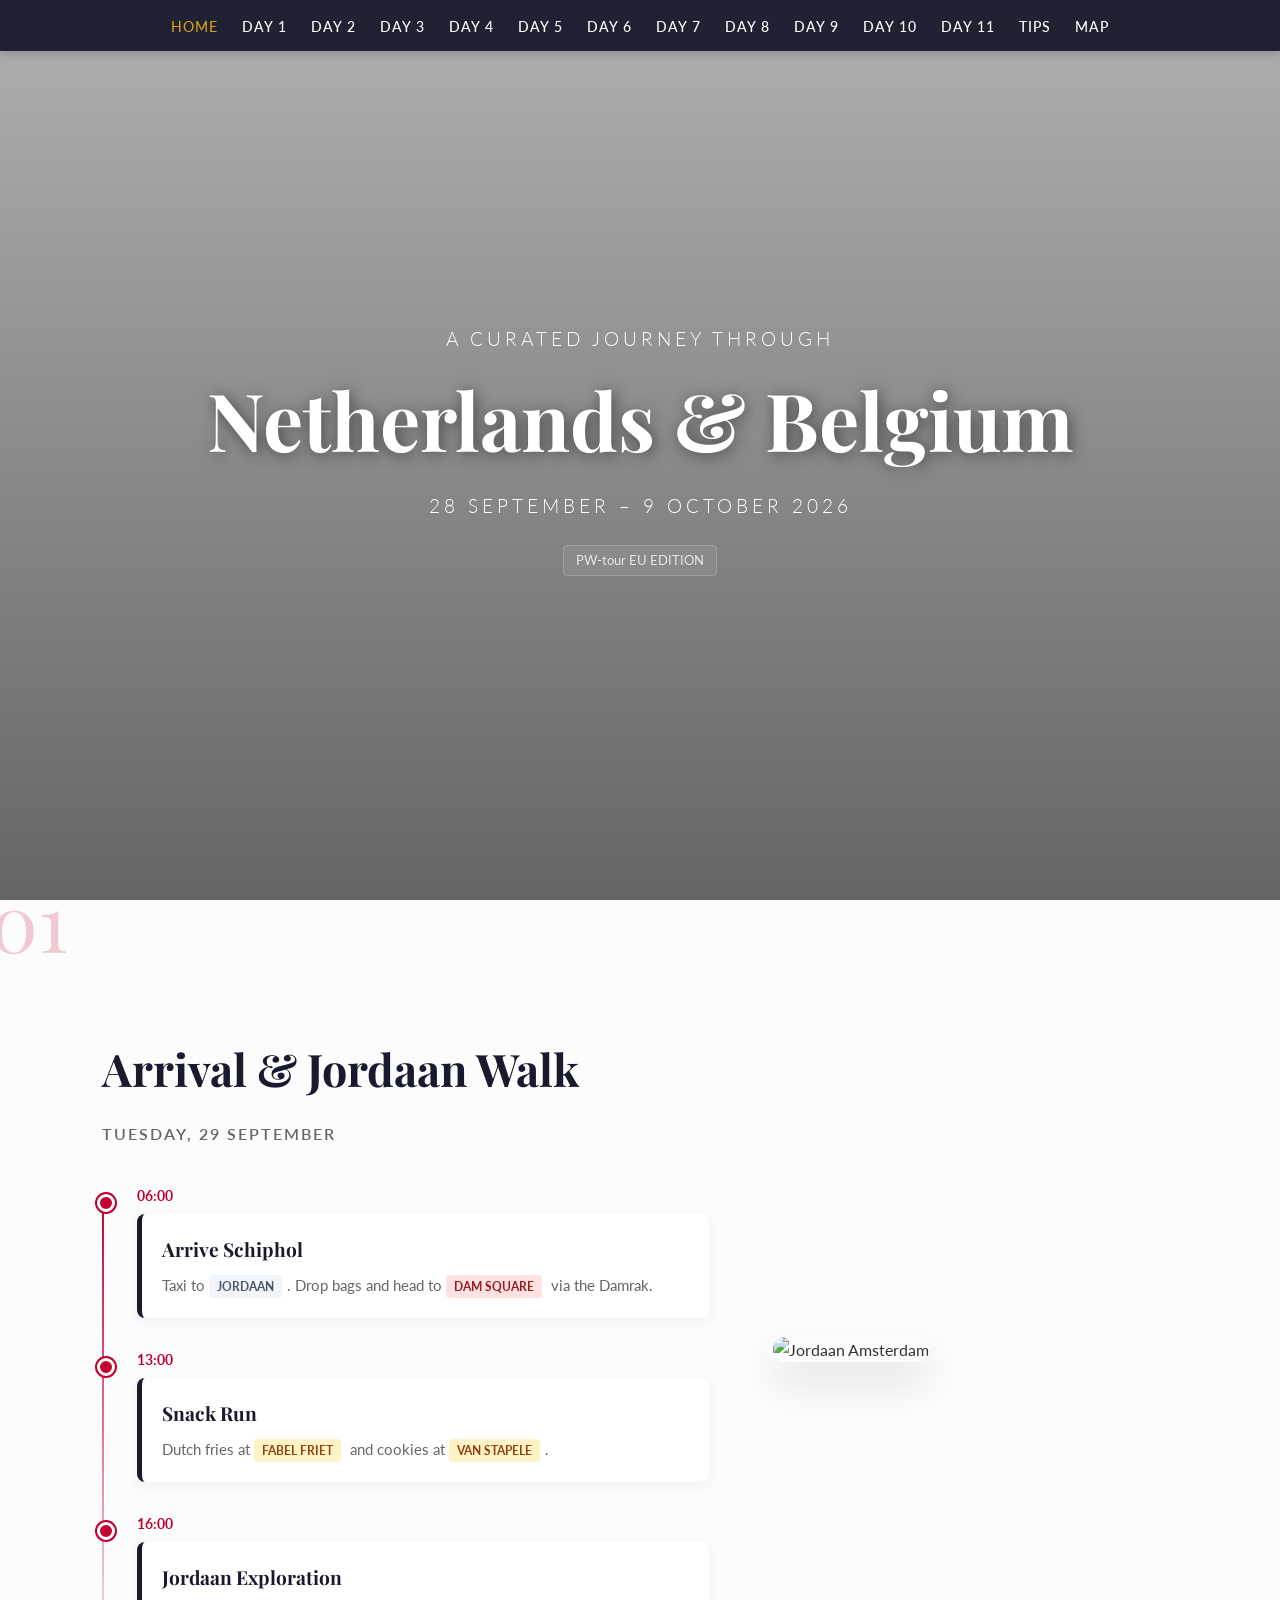
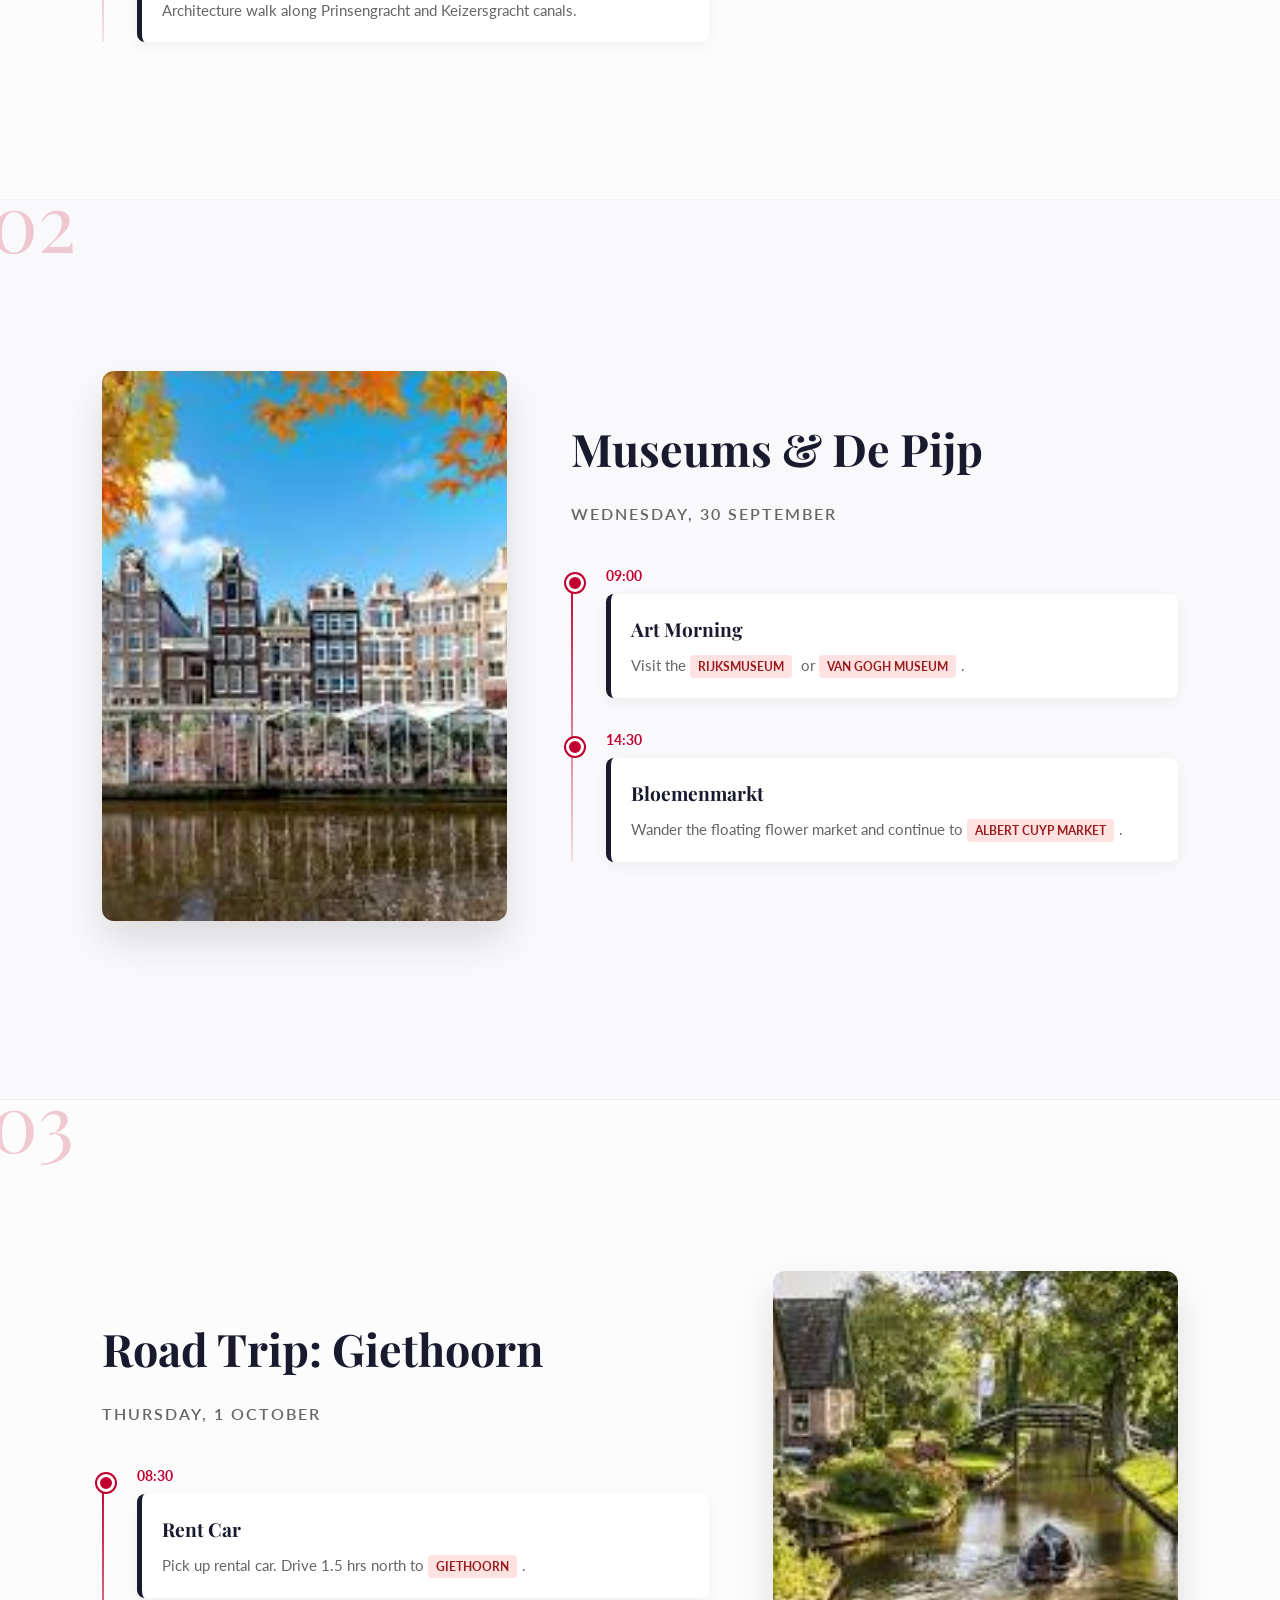
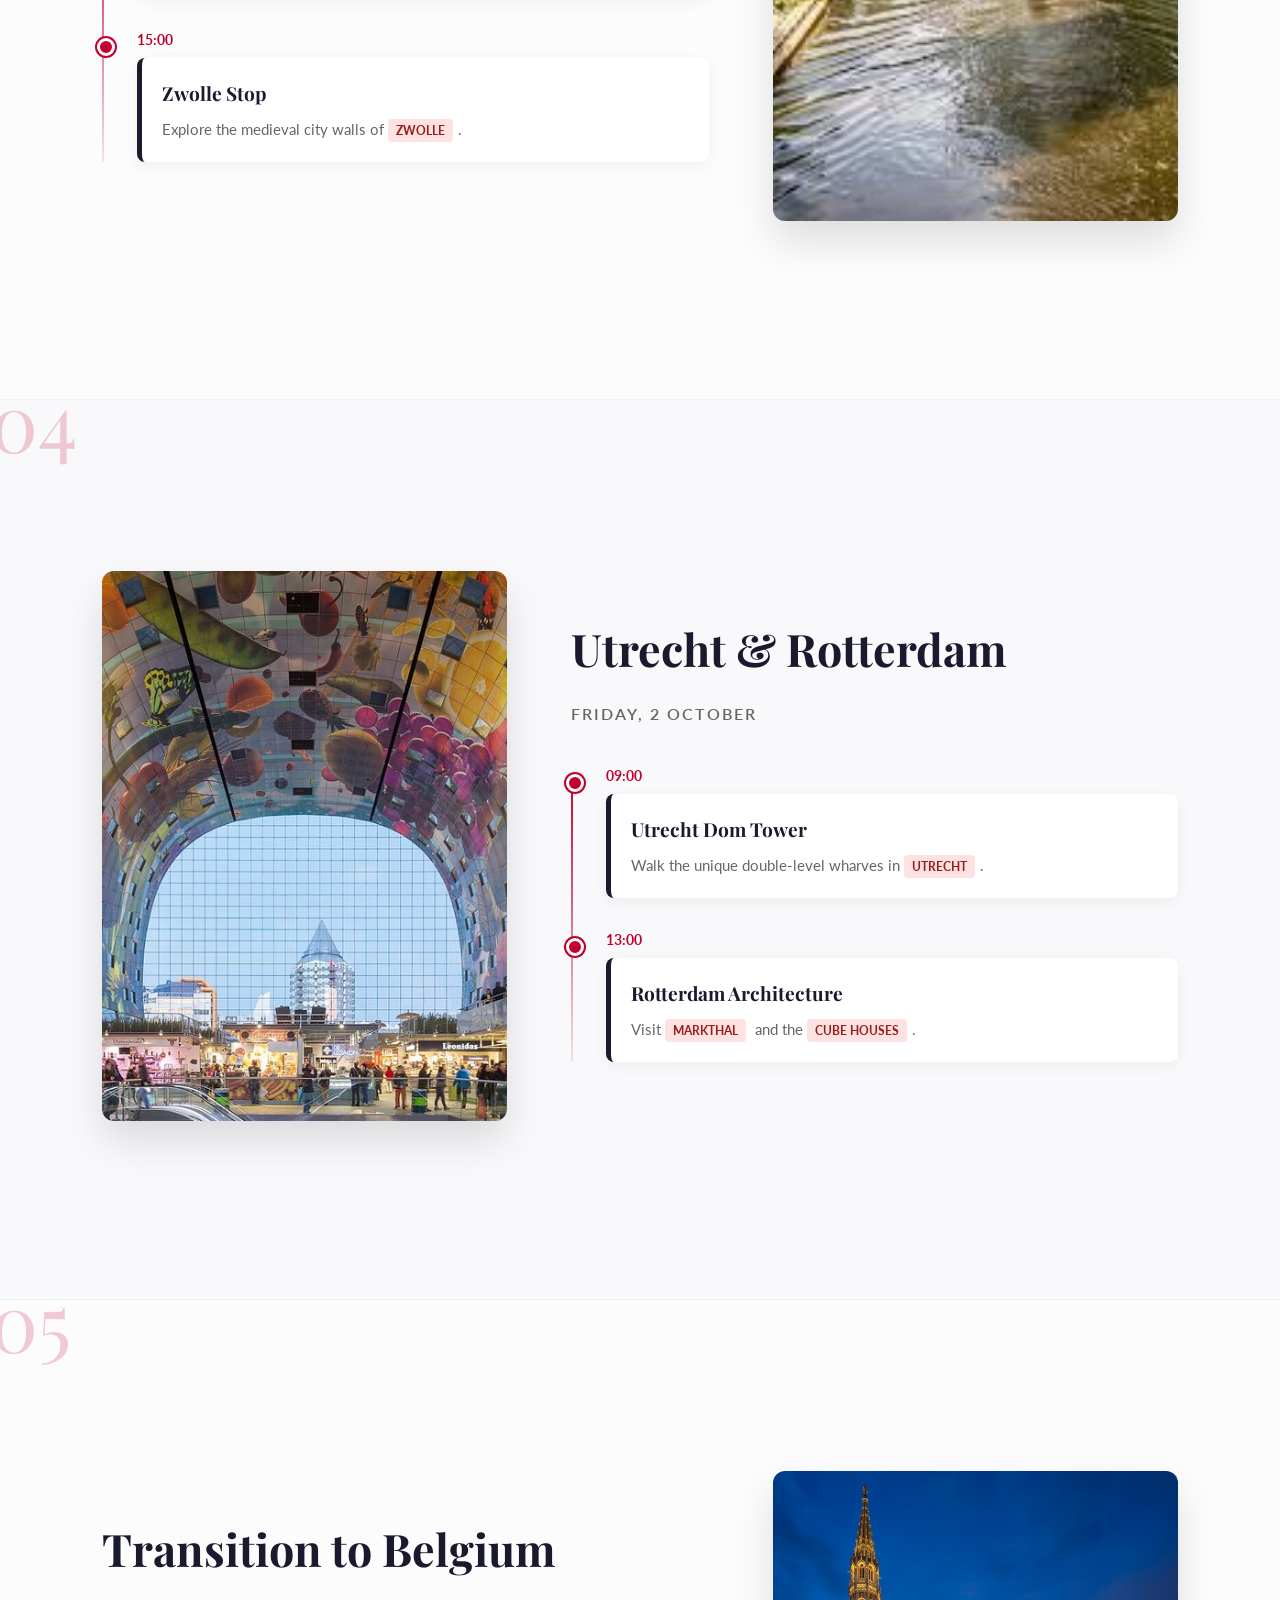
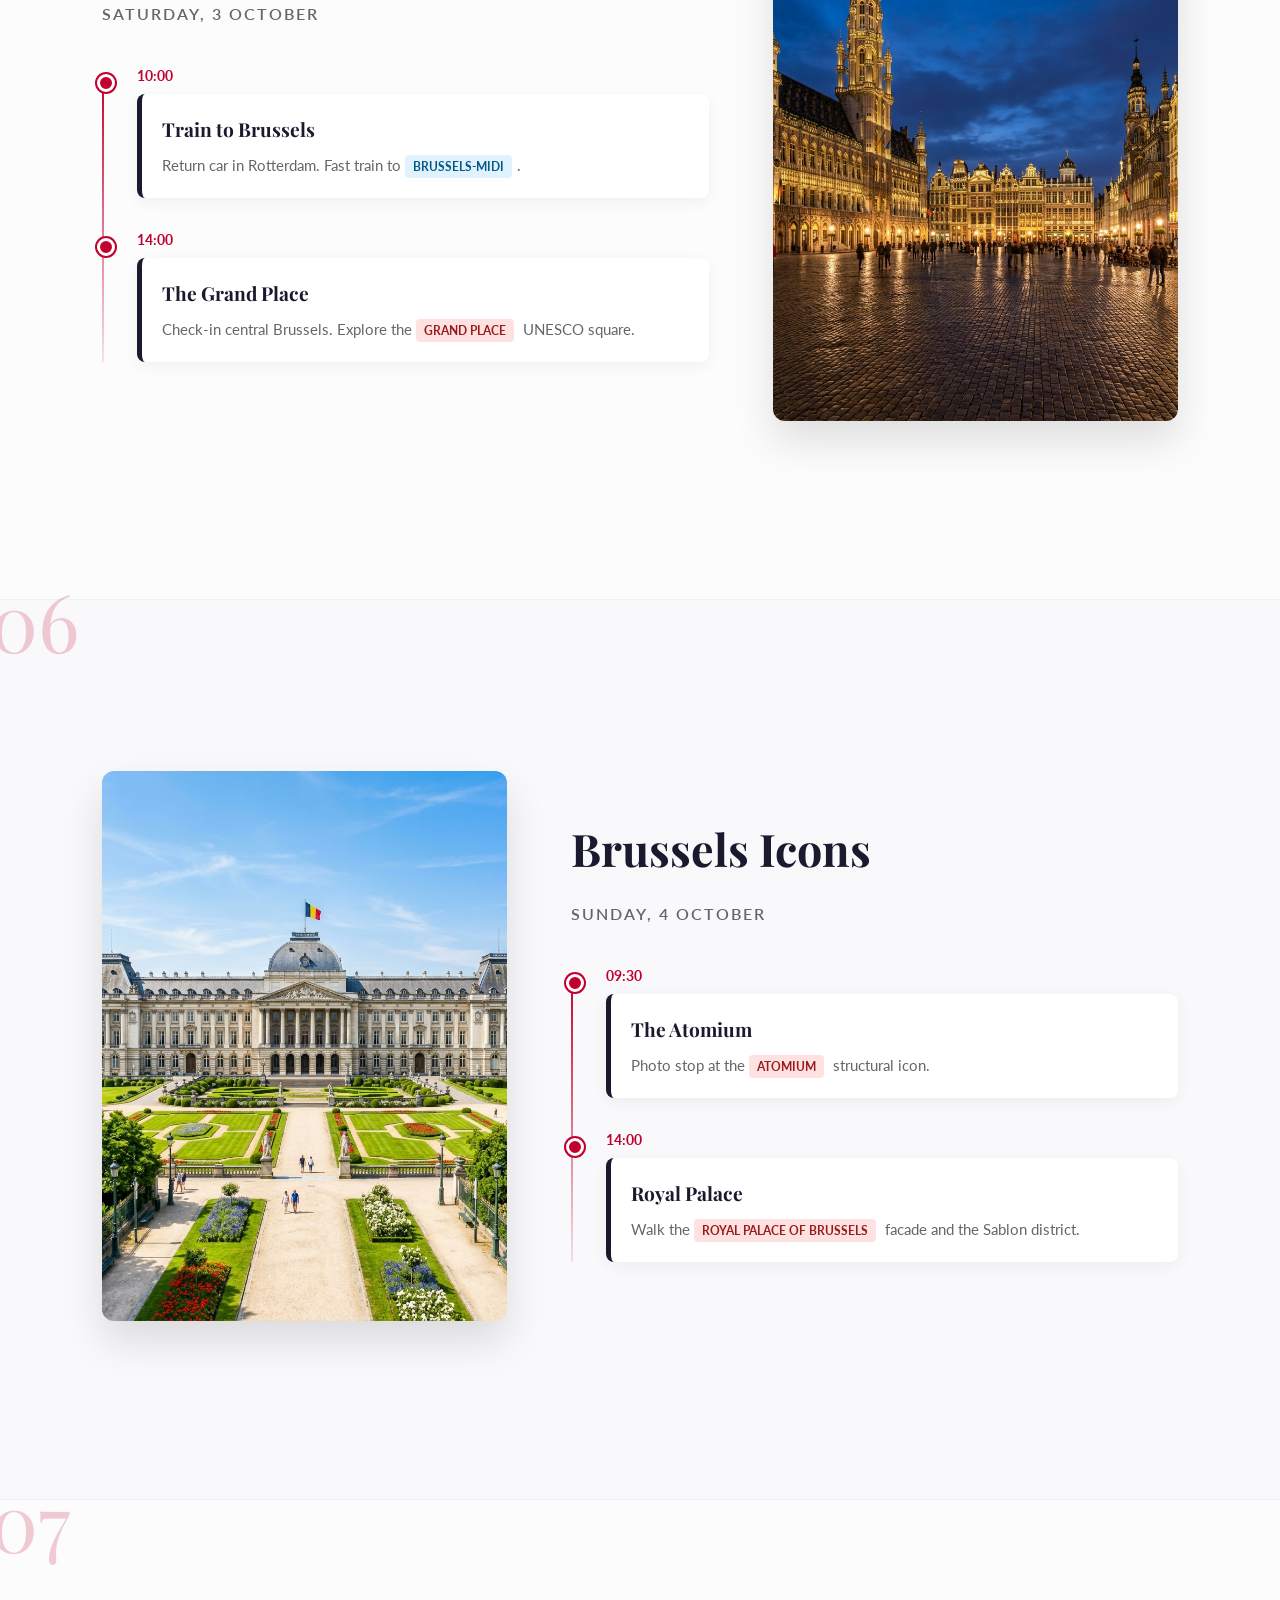
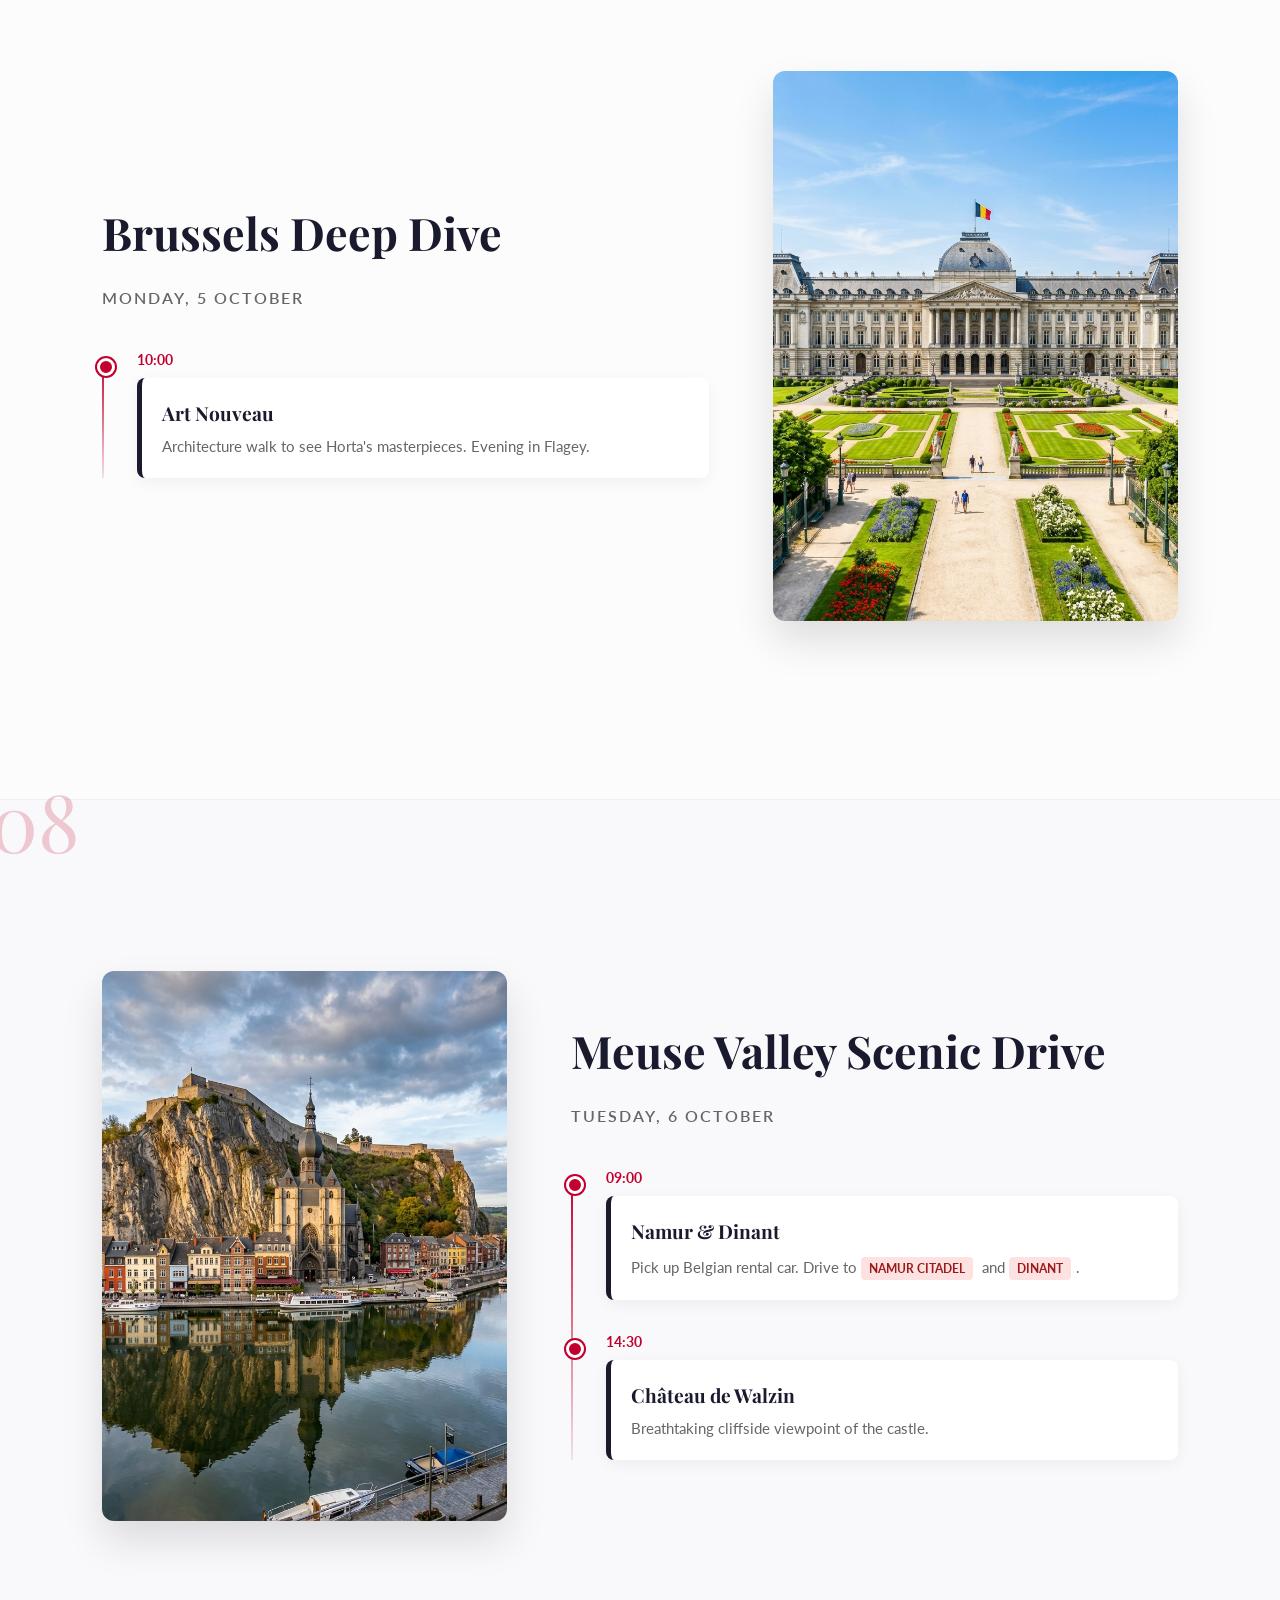
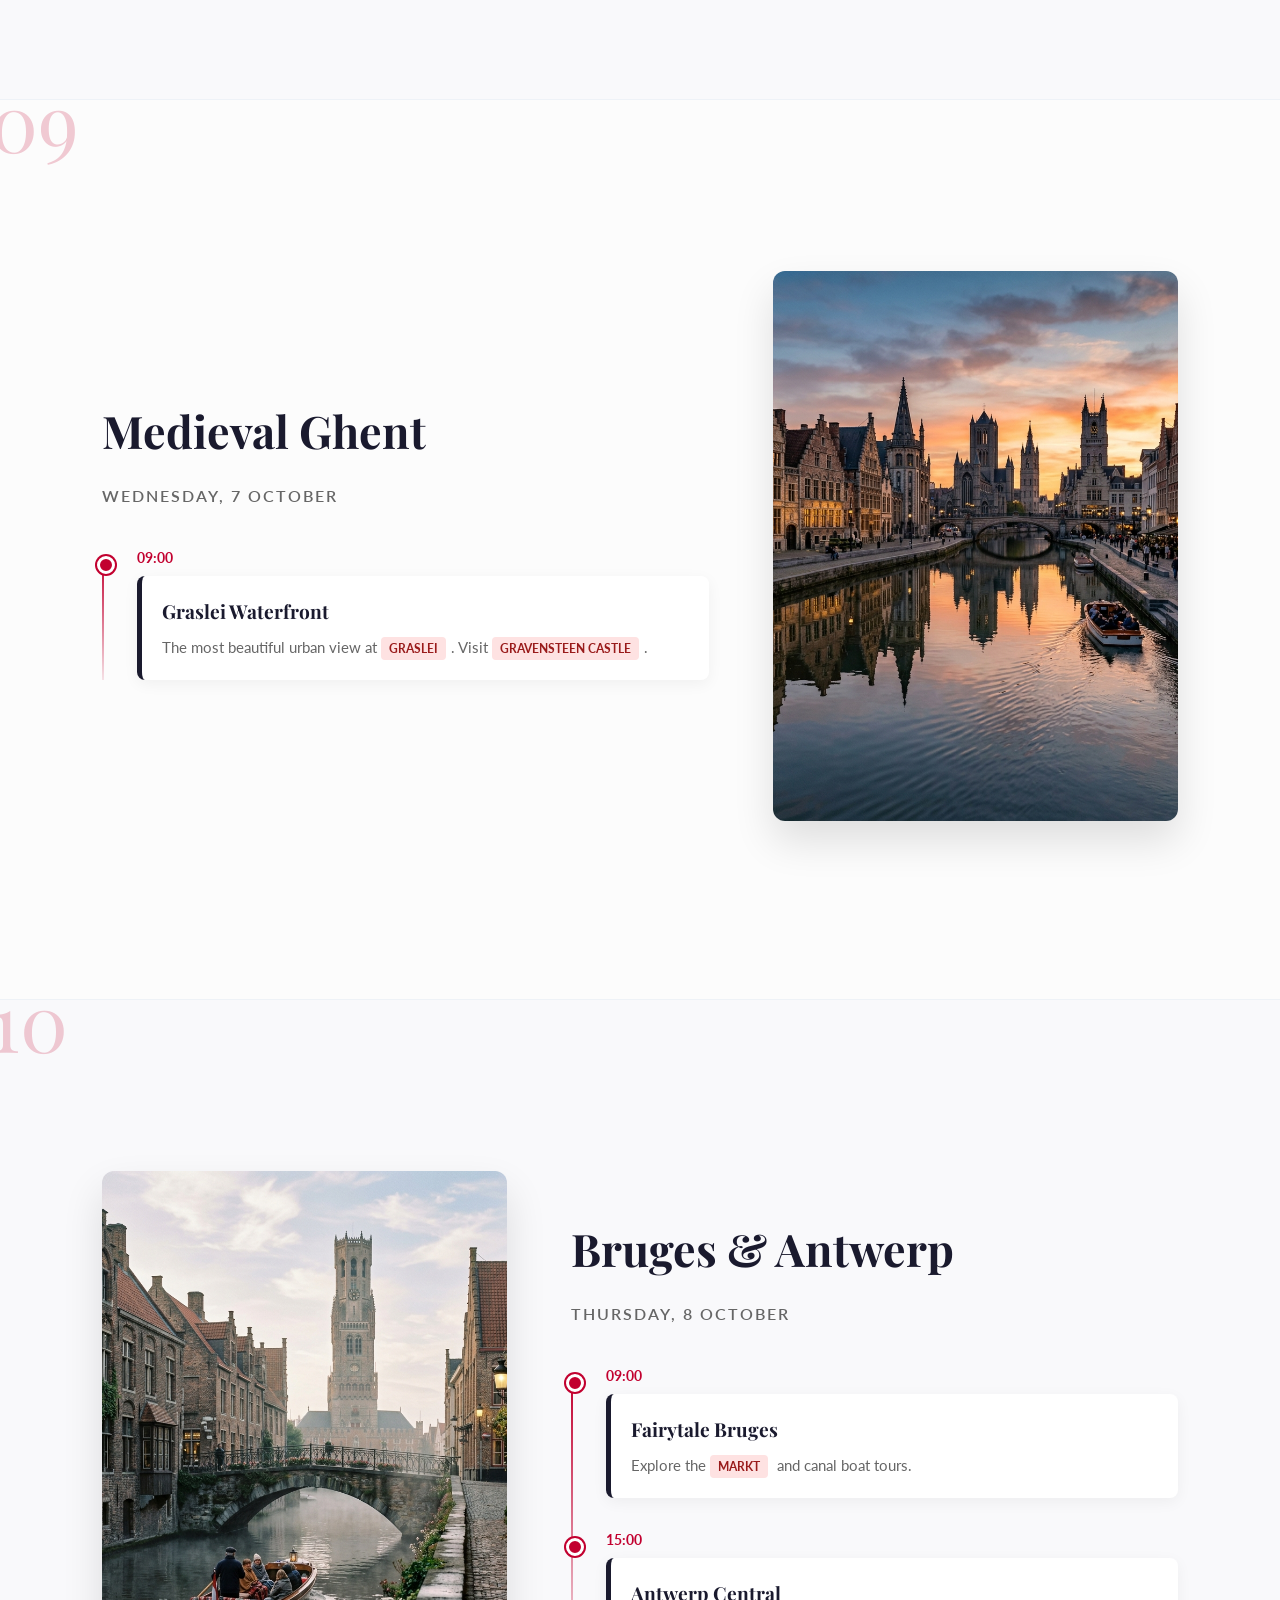
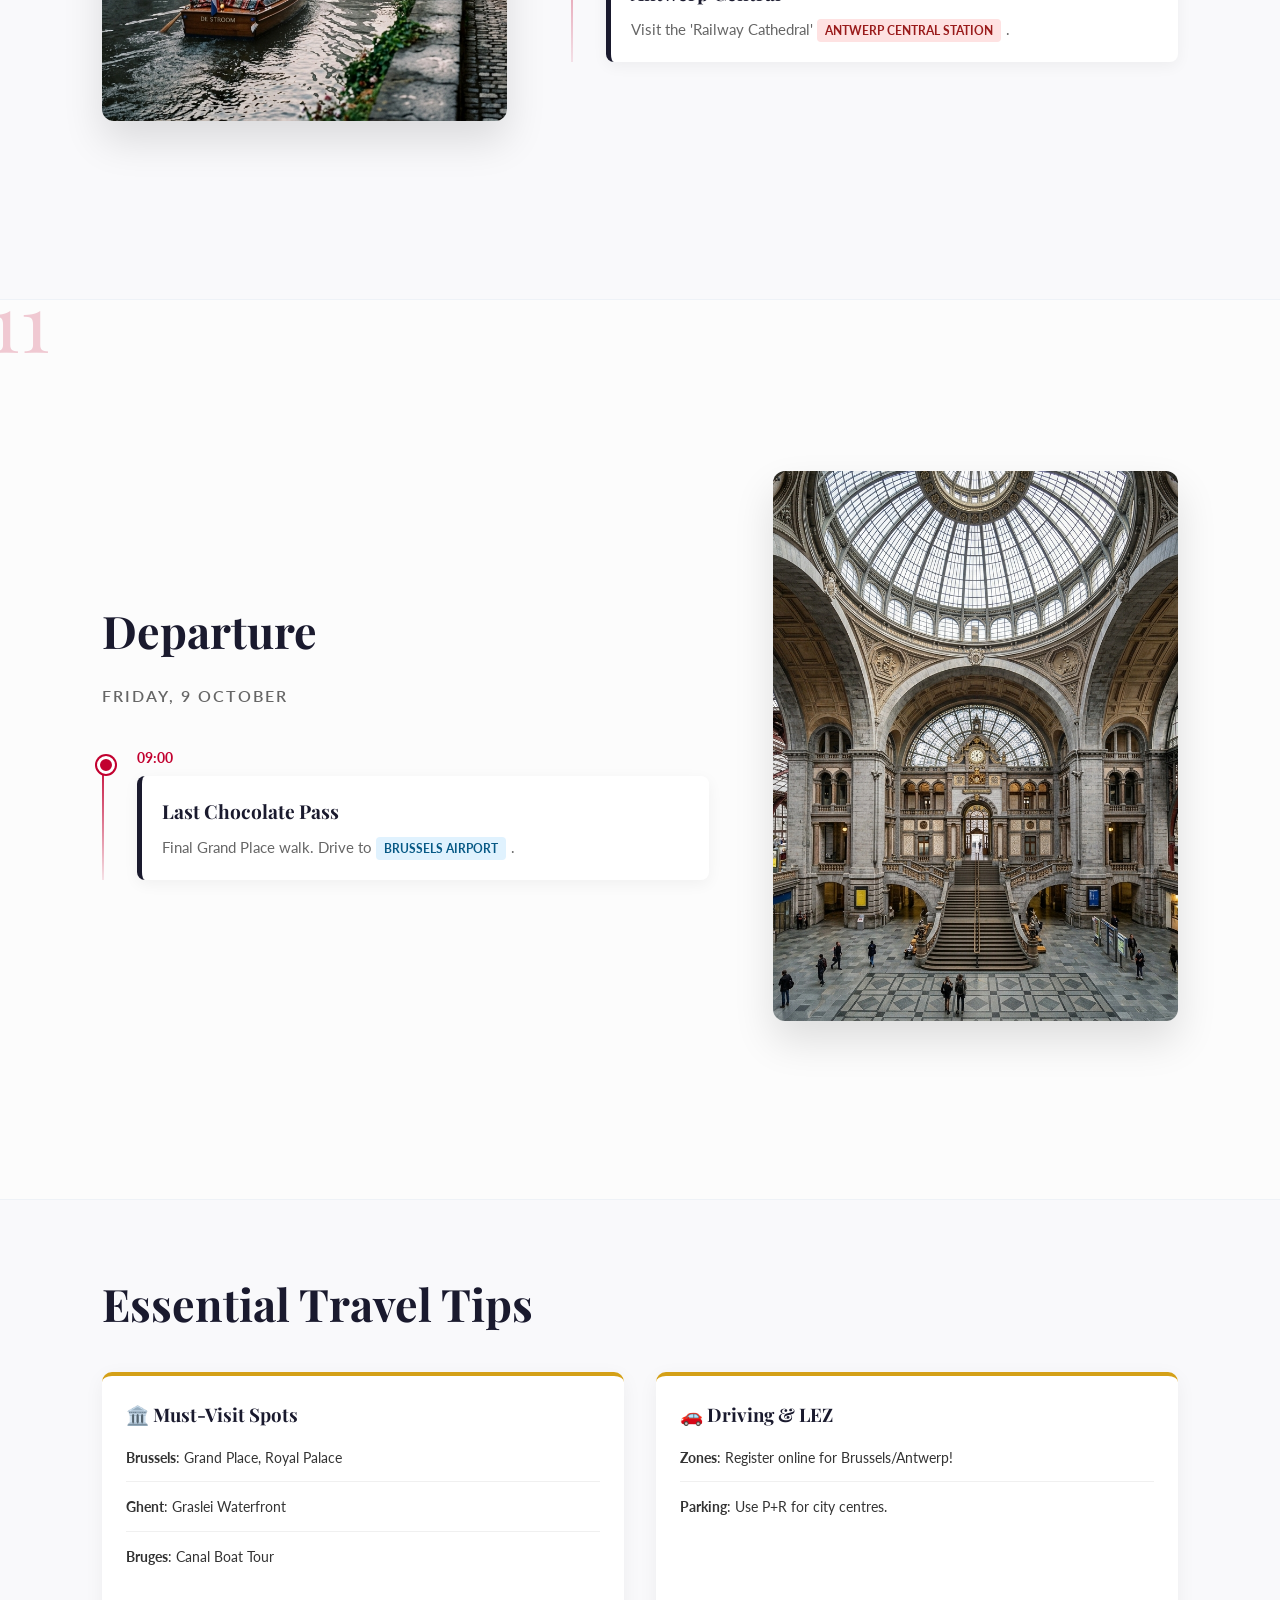
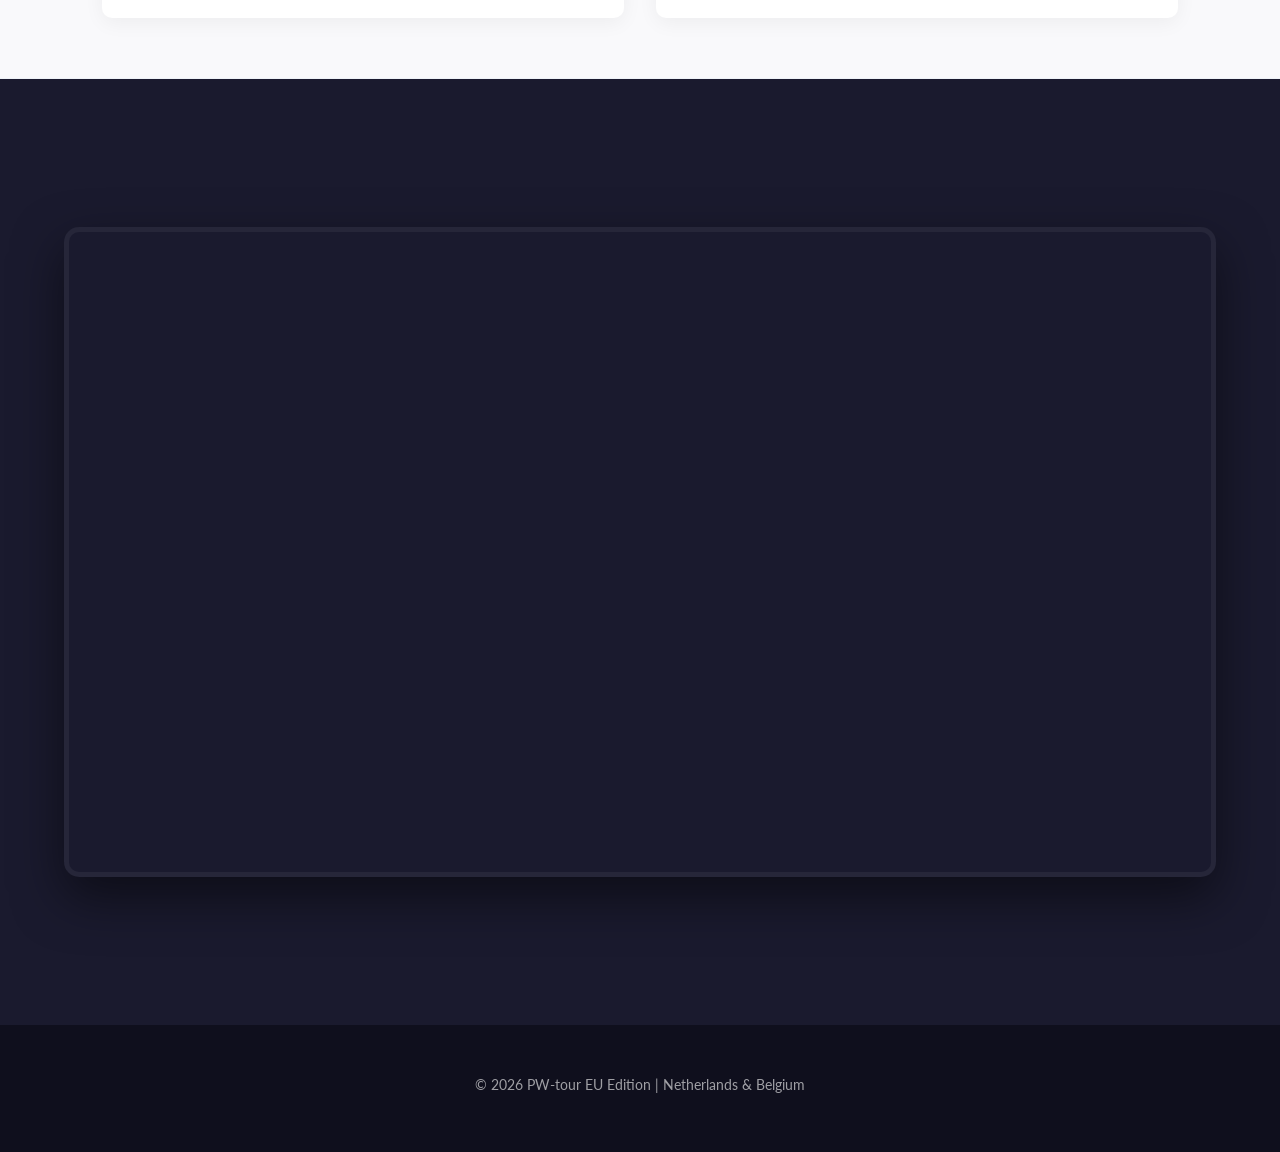
==== commit 317c4f13: "Finalize Netherlands & Belgium Tour itinerary and structure" ====
--- a/index.html
+++ b/index.html
@@ -5,7 +5,7 @@
     <meta charset="UTF-8">
     <meta name="viewport" content="width=device-width, initial-scale=1.0">
     <title>Netherlands & Belgium Tour | 2026 PW-tour EU Edition</title>
-    <meta name="description" content="A premium 10-day self-navigated itinerary through the Netherlands and Belgium.">
+    <meta name="description" content="A premium 11-day self-navigated itinerary through the Netherlands and Belgium.">
 
     <!-- Leaflet CSS -->
     <link rel="stylesheet" href="https://unpkg.com/leaflet@1.9.4/dist/leaflet.css" />
@@ -31,6 +31,7 @@
             <li><a href="#day8">Day 8</a></li>
             <li><a href="#day9">Day 9</a></li>
             <li><a href="#day10">Day 10</a></li>
+            <li><a href="#day11">Day 11</a></li>
             <li><a href="#essentials">Tips</a></li>
             <li><a href="#map-section">Map</a></li>
         </ul>
@@ -40,7 +41,7 @@
     <section id="home" class="hero">
         <p>A Curated Journey Through</p>
         <h1>Netherlands & Belgium</h1>
-        <p>29 September – 8 October 2026</p>
+        <p>28 September – 9 October 2026</p>
         <div class="hero-badge">PW-tour EU EDITION</div>
     </section>
 
@@ -48,29 +49,29 @@
     <section id="day1" class="day-section">
         <div class="day-content">
             <div class="day-number">01</div>
-            <h2 class="day-title">Arrival & Old Amsterdam Walk</h2>
+            <h2 class="day-title">Arrival & Jordaan Walk</h2>
             <p class="day-date">Tuesday, 29 September</p>
 
             <div class="timeline">
                 <div class="time-slot">
-                    <div class="time">06:00 - 09:00</div>
-                    <div class="activity">
-                        <strong>Arrival at Schiphol</strong>
-                        <p>Land in Amsterdam. Take a direct taxi to your hotel in <span class="badge badge-hotel">Jordaan</span>. Settle in and leave bags.</p>
-                    </div>
-                </div>
-                <div class="time-slot">
-                    <div class="time">11:00</div>
-                    <div class="activity">
-                        <strong>The Core Loop</strong>
-                        <p>Walk to Centraal Station. Stroll down the <span class="badge badge-attraction">Damrak</span> to Dam Square for photos.</p>
+                    <div class="time">06:00</div>
+                    <div class="activity">
+                        <strong>Arrive Schiphol</strong>
+                        <p>Taxi to <span class="badge badge-hotel">Jordaan</span>. Drop bags and head to <span class="badge badge-attraction">Dam Square</span> via the Damrak.</p>
                     </div>
                 </div>
                 <div class="time-slot">
                     <div class="time">13:00</div>
                     <div class="activity">
                         <strong>Snack Run</strong>
-                        <p>Grab famous Dutch fries at <span class="badge badge-food">Fabel Friet</span>. Walk to <span class="badge badge-food">Van Stapele Koekmakerij</span> for their legendary chocolate cookies.</p>
+                        <p>Dutch fries at <span class="badge badge-food">Fabel Friet</span> and cookies at <span class="badge badge-food">Van Stapele</span>.</p>
+                    </div>
+                </div>
+                <div class="time-slot">
+                    <div class="time">16:00</div>
+                    <div class="activity">
+                        <strong>Jordaan Exploration</strong>
+                        <p>Architecture walk along Prinsengracht and Keizersgracht canals.</p>
                     </div>
                 </div>
             </div>
@@ -91,15 +92,15 @@
                 <div class="time-slot">
                     <div class="time">09:00</div>
                     <div class="activity">
-                        <strong>Cultural Morning</strong>
-                        <p>Start early at the <span class="badge badge-attraction">Rijksmuseum</span> or <span class="badge badge-attraction">Van Gogh Museum</span>.</p>
-                    </div>
-                </div>
-                <div class="time-slot">
-                    <div class="time">14:00</div>
-                    <div class="activity">
-                        <strong>Vondelpark & Market</strong>
-                        <p>A quick snap in <span class="badge badge-attraction">Vondelpark</span>. Visit the <span class="badge badge-attraction">Albert Cuyp Market</span> for local street food like stroopwafels.</p>
+                        <strong>Art Morning</strong>
+                        <p>Visit the <span class="badge badge-attraction">Rijksmuseum</span> or <span class="badge badge-attraction">Van Gogh Museum</span>.</p>
+                    </div>
+                </div>
+                <div class="time-slot">
+                    <div class="time">14:30</div>
+                    <div class="activity">
+                        <strong>Bloemenmarkt</strong>
+                        <p>Wander the floating flower market and continue to <span class="badge badge-attraction">Albert Cuyp Market</span>.</p>
                     </div>
                 </div>
             </div>
@@ -113,22 +114,22 @@
     <section id="day3" class="day-section">
         <div class="day-content">
             <div class="day-number">03</div>
-            <h2 class="day-title">Car Pick-up: Giethoorn</h2>
+            <h2 class="day-title">Road Trip: Giethoorn</h2>
             <p class="day-date">Thursday, 1 October</p>
 
             <div class="timeline">
                 <div class="time-slot">
                     <div class="time">08:30</div>
                     <div class="activity">
-                        <strong>Car Rental</strong>
-                        <p><span class="badge badge-transport">Pick up car Amsterdam</span>. Drive 1.5 hrs north to the village of Giethoorn.</p>
-                    </div>
-                </div>
-                <div class="time-slot">
-                    <div class="time">10:30</div>
-                    <div class="activity">
-                        <strong>Boat Tour</strong>
-                        <p>Rent a 'whisper boat' to explore <span class="badge badge-attraction">Giethoorn</span>. Continue to <span class="badge badge-attraction">Zwolle</span> for a historic city walk. Overnight in Utrecht.</p>
+                        <strong>Rent Car</strong>
+                        <p>Pick up rental car. Drive 1.5 hrs north to <span class="badge badge-attraction">Giethoorn</span>.</p>
+                    </div>
+                </div>
+                <div class="time-slot">
+                    <div class="time">15:00</div>
+                    <div class="activity">
+                        <strong>Zwolle Stop</strong>
+                        <p>Explore the medieval city walls of <span class="badge badge-attraction">Zwolle</span>.</p>
                     </div>
                 </div>
             </div>
@@ -142,22 +143,22 @@
     <section id="day4" class="day-section">
         <div class="day-content">
             <div class="day-number">04</div>
-            <h2 class="day-title">Rotterdam & Drive to Brussels</h2>
+            <h2 class="day-title">Utrecht & Rotterdam</h2>
             <p class="day-date">Friday, 2 October</p>
 
             <div class="timeline">
                 <div class="time-slot">
-                    <div class="time">10:00</div>
-                    <div class="activity">
-                        <strong>Rotterdam Sprint</strong>
-                        <p>Visit the <span class="badge badge-attraction">Cube Houses</span> and <span class="badge badge-attraction">Markthal</span>. Grab lunch inside the market.</p>
-                    </div>
-                </div>
-                <div class="time-slot">
-                    <div class="time">14:00</div>
-                    <div class="activity">
-                        <strong>Into Belgium</strong>
-                        <p>Drive 2 hrs south to <span class="badge badge-transport">Brussels</span>. Check into your hotel near the Grand Place.</p>
+                    <div class="time">09:00</div>
+                    <div class="activity">
+                        <strong>Utrecht Dom Tower</strong>
+                        <p>Walk the unique double-level wharves in <span class="badge badge-attraction">Utrecht</span>.</p>
+                    </div>
+                </div>
+                <div class="time-slot">
+                    <div class="time">13:00</div>
+                    <div class="activity">
+                        <strong>Rotterdam Architecture</strong>
+                        <p>Visit <span class="badge badge-attraction">Markthal</span> and the <span class="badge badge-attraction">Cube Houses</span>.</p>
                     </div>
                 </div>
             </div>
@@ -171,28 +172,28 @@
     <section id="day5" class="day-section">
         <div class="day-content">
             <div class="day-number">05</div>
-            <h2 class="day-title">Brussels Highlights</h2>
+            <h2 class="day-title">Transition to Belgium</h2>
             <p class="day-date">Saturday, 3 October</p>
 
             <div class="timeline">
                 <div class="time-slot">
-                    <div class="time">09:30</div>
-                    <div class="activity">
-                        <strong>Atomium & Icons</strong>
-                        <p>Photo stop at the <span class="badge badge-attraction">Atomium</span>. Visit <span class="badge badge-attraction">Mini-Europe</span> if time permits.</p>
+                    <div class="time">10:00</div>
+                    <div class="activity">
+                        <strong>Train to Brussels</strong>
+                        <p>Return car in Rotterdam. Fast train to <span class="badge badge-transport">Brussels-Midi</span>.</p>
                     </div>
                 </div>
                 <div class="time-slot">
                     <div class="time">14:00</div>
                     <div class="activity">
-                        <strong>Chocolate Tasting</strong>
-                        <p>Experience world-class chocolate at <span class="badge badge-food">Neuhaus</span> or <span class="badge badge-food">Pierre Marcolini</span>. Visit the Grand Place at night.</p>
-                    </div>
-                </div>
-            </div>
-        </div>
-        <div class="day-hero-image">
-            <img src="https://images.unsplash.com/photo-1595166668700-1c0993952f97?ixlib=rb-4.0.3&auto=format&fit=crop&w=1200" alt="Brussels Grand Place">
+                        <strong>The Grand Place</strong>
+                        <p>Check-in central Brussels. Explore the <span class="badge badge-attraction">Grand Place</span> UNESCO square.</p>
+                    </div>
+                </div>
+            </div>
+        </div>
+        <div class="day-hero-image">
+            <img src="./images/brussels-grand-place.png" alt="Brussels Grand Place">
         </div>
     </section>
 
@@ -200,28 +201,28 @@
     <section id="day6" class="day-section">
         <div class="day-content">
             <div class="day-number">06</div>
-            <h2 class="day-title">Scenic Meuse Valley</h2>
+            <h2 class="day-title">Brussels Icons</h2>
             <p class="day-date">Sunday, 4 October</p>
 
             <div class="timeline">
                 <div class="time-slot">
-                    <div class="time">09:00</div>
-                    <div class="activity">
-                        <strong>Namur & Dinant</strong>
-                        <p>Scenic drive to the <span class="badge badge-attraction">Namur Citadel</span>, followed by the iconic riverside views of <span class="badge badge-attraction">Dinant</span>.</p>
-                    </div>
-                </div>
-                <div class="time-slot">
-                    <div class="time">14:30</div>
-                    <div class="activity">
-                        <strong>The Belgian Countryside</strong>
-                        <p>Visit the viewpoint for <span class="badge badge-attraction">Château de Walzin</span>. Return to Brussels for the night.</p>
-                    </div>
-                </div>
-            </div>
-        </div>
-        <div class="day-hero-image">
-            <img src="https://images.unsplash.com/photo-1596482150392-f0464f191f6d?ixlib=rb-4.0.3&auto=format&fit=crop&w=1200" alt="Dinant Belgium">
+                    <div class="time">09:30</div>
+                    <div class="activity">
+                        <strong>The Atomium</strong>
+                        <p>Photo stop at the <span class="badge badge-attraction">Atomium</span> structural icon.</p>
+                    </div>
+                </div>
+                <div class="time-slot">
+                    <div class="time">14:00</div>
+                    <div class="activity">
+                        <strong>Royal Palace</strong>
+                        <p>Walk the <span class="badge badge-attraction">Royal Palace of Brussels</span> facade and the Sablon district.</p>
+                    </div>
+                </div>
+            </div>
+        </div>
+        <div class="day-hero-image">
+            <img src="./images/brussels-palace.png" alt="Royal Palace Brussels">
         </div>
     </section>
 
@@ -229,28 +230,21 @@
     <section id="day7" class="day-section">
         <div class="day-content">
             <div class="day-number">07</div>
-            <h2 class="day-title">Ghent & Bruges</h2>
+            <h2 class="day-title">Brussels Deep Dive</h2>
             <p class="day-date">Monday, 5 October</p>
 
             <div class="timeline">
                 <div class="time-slot">
-                    <div class="time">09:00</div>
-                    <div class="activity">
-                        <strong>Ghent Waterfront</strong>
-                        <p>Stroll along the <span class="badge badge-attraction">Graslei</span> and see the Gravensteen Castle.</p>
-                    </div>
-                </div>
-                <div class="time-slot">
-                    <div class="time">15:00</div>
-                    <div class="activity">
-                        <strong>Fairytale Bruges</strong>
-                        <p>Continue to <span class="badge badge-attraction">Bruges</span>. Enjoy an evening canal boat ride or a stroll through the Markt. Stay in Bruges.</p>
-                    </div>
-                </div>
-            </div>
-        </div>
-        <div class="day-hero-image">
-            <img src="https://images.unsplash.com/photo-1522864152504-20a67cfbb08b?ixlib=rb-4.0.3&auto=format&fit=crop&w=1200" alt="Ghent Graslei">
+                    <div class="time">10:00</div>
+                    <div class="activity">
+                        <strong>Art Nouveau</strong>
+                        <p>Architecture walk to see Horta's masterpieces. Evening in Flagey.</p>
+                    </div>
+                </div>
+            </div>
+        </div>
+        <div class="day-hero-image">
+            <img src="./images/brussels-palace.png" alt="Brussels Architecture">
         </div>
     </section>
 
@@ -258,28 +252,28 @@
     <section id="day8" class="day-section">
         <div class="day-content">
             <div class="day-number">08</div>
-            <h2 class="day-title">Bruges & Antwerp</h2>
+            <h2 class="day-title">Meuse Valley Scenic Drive</h2>
             <p class="day-date">Tuesday, 6 October</p>
 
             <div class="timeline">
                 <div class="time-slot">
                     <div class="time">09:00</div>
                     <div class="activity">
-                        <strong>Bruges Morning</strong>
-                        <p>Final climb up the Belfry or visit to the Basilica of the Holy Blood.</p>
-                    </div>
-                </div>
-                <div class="time-slot">
-                    <div class="time">13:00</div>
-                    <div class="activity">
-                        <strong>Antwerp Architecture</strong>
-                        <p>Drive to <span class="badge badge-attraction">Antwerp Central Station</span>. Explore the Meir shopping district and the Cathedral. Stay in Antwerp.</p>
-                    </div>
-                </div>
-            </div>
-        </div>
-        <div class="day-hero-image">
-            <img src="https://images.unsplash.com/photo-1512100356956-c4087c5f420e?ixlib=rb-4.0.3&auto=format&fit=crop&w=1200" alt="Bruges Canals">
+                        <strong>Namur & Dinant</strong>
+                        <p>Pick up Belgian rental car. Drive to <span class="badge badge-attraction">Namur Citadel</span> and <span class="badge badge-attraction">Dinant</span>.</p>
+                    </div>
+                </div>
+                <div class="time-slot">
+                    <div class="time">14:30</div>
+                    <div class="activity">
+                        <strong>Château de Walzin</strong>
+                        <p>Breathtaking cliffside viewpoint of the castle.</p>
+                    </div>
+                </div>
+            </div>
+        </div>
+        <div class="day-hero-image">
+            <img src="./images/dinant.png" alt="Dinant Meuse River">
         </div>
     </section>
 
@@ -287,28 +281,21 @@
     <section id="day9" class="day-section">
         <div class="day-content">
             <div class="day-number">09</div>
-            <h2 class="day-title">Return to Amsterdam</h2>
+            <h2 class="day-title">Medieval Ghent</h2>
             <p class="day-date">Wednesday, 7 October</p>
 
             <div class="timeline">
                 <div class="time-slot">
-                    <div class="time">10:00</div>
-                    <div class="activity">
-                        <strong>Drive Home</strong>
-                        <p>Leisurely drive from Antwerp back to Amsterdam (~2.5 hrs). <span class="badge badge-transport">Return car Amsterdam</span>.</p>
-                    </div>
-                </div>
-                <div class="time-slot">
-                    <div class="time">16:00</div>
-                    <div class="activity">
-                        <strong>Final Night</strong>
-                        <p>Enjoy a final Dutch dinner and a quiet evening near Schiphol or in the city centre. Stay in Amsterdam.</p>
-                    </div>
-                </div>
-            </div>
-        </div>
-        <div class="day-hero-image">
-            <img src="https://images.unsplash.com/photo-1563911892495-926d557367ae?ixlib=rb-4.0.3&auto=format&fit=crop&w=1200" alt="Antwerp Station">
+                    <div class="time">09:00</div>
+                    <div class="activity">
+                        <strong>Graslei Waterfront</strong>
+                        <p>The most beautiful urban view at <span class="badge badge-attraction">Graslei</span>. Visit <span class="badge badge-attraction">Gravensteen Castle</span>.</p>
+                    </div>
+                </div>
+            </div>
+        </div>
+        <div class="day-hero-image">
+            <img src="./images/ghent-graslei.png" alt="Ghent Graslei">
         </div>
     </section>
 
@@ -316,21 +303,50 @@
     <section id="day10" class="day-section">
         <div class="day-content">
             <div class="day-number">10</div>
-            <h2 class="day-title">Farewell Europe</h2>
+            <h2 class="day-title">Bruges & Antwerp</h2>
             <p class="day-date">Thursday, 8 October</p>
 
             <div class="timeline">
                 <div class="time-slot">
-                    <div class="time">07:00</div>
-                    <div class="activity">
-                        <strong>Transfer to Schiphol</strong>
-                        <p>Early breakfast and taxi to <span class="badge badge-transport">Schiphol Airport</span> for your morning flight to Melbourne.</p>
-                    </div>
-                </div>
-            </div>
-        </div>
-        <div class="day-hero-image">
-            <img src="https://images.unsplash.com/photo-1436491865332-7a61a109cc05?ixlib=rb-4.0.3&auto=format&fit=crop&w=1200" alt="Plane Departure">
+                    <div class="time">09:00</div>
+                    <div class="activity">
+                        <strong>Fairytale Bruges</strong>
+                        <p>Explore the <span class="badge badge-attraction">Markt</span> and canal boat tours.</p>
+                    </div>
+                </div>
+                <div class="time-slot">
+                    <div class="time">15:00</div>
+                    <div class="activity">
+                        <strong>Antwerp Central</strong>
+                        <p>Visit the 'Railway Cathedral' <span class="badge badge-attraction">Antwerp Central Station</span>.</p>
+                    </div>
+                </div>
+            </div>
+        </div>
+        <div class="day-hero-image">
+            <img src="./images/bruges-canals.png" alt="Bruges Canals">
+        </div>
+    </section>
+
+    <!-- Day 11 -->
+    <section id="day11" class="day-section">
+        <div class="day-content">
+            <div class="day-number">11</div>
+            <h2 class="day-title">Departure</h2>
+            <p class="day-date">Friday, 9 October</p>
+
+            <div class="timeline">
+                <div class="time-slot">
+                    <div class="time">09:00</div>
+                    <div class="activity">
+                        <strong>Last Chocolate Pass</strong>
+                        <p>Final Grand Place walk. Drive to <span class="badge badge-transport">Brussels Airport</span>.</p>
+                    </div>
+                </div>
+            </div>
+        </div>
+        <div class="day-hero-image">
+            <img src="./images/antwerp-station.png" alt="Antwerp Station">
         </div>
     </section>
 
@@ -338,31 +354,20 @@
     <section id="essentials" class="day-section" style="min-height: auto; padding-top: 60px; padding-bottom: 60px;">
         <div class="day-content" style="max-width: 100%;">
             <h2 class="day-title">Essential Travel Tips</h2>
-            <p class="day-date">Planning & Logistics</p>
-            
             <div class="info-grid">
                 <div class="info-card">
                     <h3>🏛️ Must-Visit Spots</h3>
                     <ul class="info-list">
-                        <li><strong>Amsterdam</strong>: Rijksmuseum, Van Gogh <span class="must-visit">Book Early</span></li>
-                        <li><strong>Brussels</strong>: Grand Place, Atomium</li>
-                        <li><strong>Dinant</strong>: Collegiate Church riverside shot</li>
-                        <li><strong>Antwerp</strong>: Central Station architecture</li>
+                        <li><strong>Brussels</strong>: Grand Place, Royal Palace</li>
+                        <li><strong>Ghent</strong>: Graslei Waterfront</li>
+                        <li><strong>Bruges</strong>: Canal Boat Tour</li>
                     </ul>
                 </div>
                 <div class="info-card">
-                    <h3>🧇 Belgian Delights</h3>
+                    <h3>🚗 Driving & LEZ</h3>
                     <ul class="info-list">
-                        <li><strong>Chocolate</strong>: Neuhaus (Galeries), Dominique Persoone (Bruges)</li>
-                        <li><strong>Waffles</strong>: Maison Dandoy (Brussels)</li>
-                        <li><strong>Fries</strong>: Fabel Friet (Amsterdam)</li>
-                    </ul>
-                </div>
-                <div class="info-card">
-                    <h3>🚗 Logistics</h3>
-                    <ul class="info-list">
-                        <li><strong>Rental</strong>: Car picked up and returned at Amsterdam location.</li>
-                        <li><strong>LEZ</strong>: Register your car online for Brussels/Antwerp/Ghent zones!</li>
+                        <li><strong>Zones</strong>: Register online for Brussels/Antwerp!</li>
+                        <li><strong>Parking</strong>: Use P+R for city centres.</li>
                     </ul>
                 </div>
             </div>
@@ -371,32 +376,16 @@
 
     <!-- Interactive Map Section -->
     <section id="map-section" class="map-section">
-        <h2>Interactive Location Map</h2>
-        <p>Explore your 10-day loop from Amsterdam</p>
-
-        <div class="map-filters">
-            <strong>By Day:</strong>
-            <button class="filter-btn active" data-filter="day" data-value="all">All Days</button>
-            <button class="filter-btn" data-filter="day" data-value="1">Day 1</button>
-            <button class="filter-btn" data-filter="day" data-value="3">Day 3</button>
-            <button class="filter-btn" data-filter="day" data-value="4">Day 4</button>
-            <button class="filter-btn" data-filter="day" data-value="6">Day 6</button>
-            <button class="filter-btn" data-filter="day" data-value="7">Day 7</button>
-            <button class="filter-btn" data-filter="day" data-value="9">Day 9</button>
-        </div>
-
         <div id="map"></div>
     </section>
 
     <!-- Footer -->
     <footer>
-        <p>&copy; 2026 PW-tour EU Edition | Self-Navigated 10-Day Road Trip</p>
-        <p>For Personal Illustrative Use Only</p>
+        <p>&copy; 2026 PW-tour EU Edition | Netherlands & Belgium</p>
     </footer>
 
     <!-- Leaflet JS -->
     <script src="https://unpkg.com/leaflet@1.9.4/dist/leaflet.js"></script>
-
     <!-- Main Script -->
     <script src="script.js"></script>
 </body>
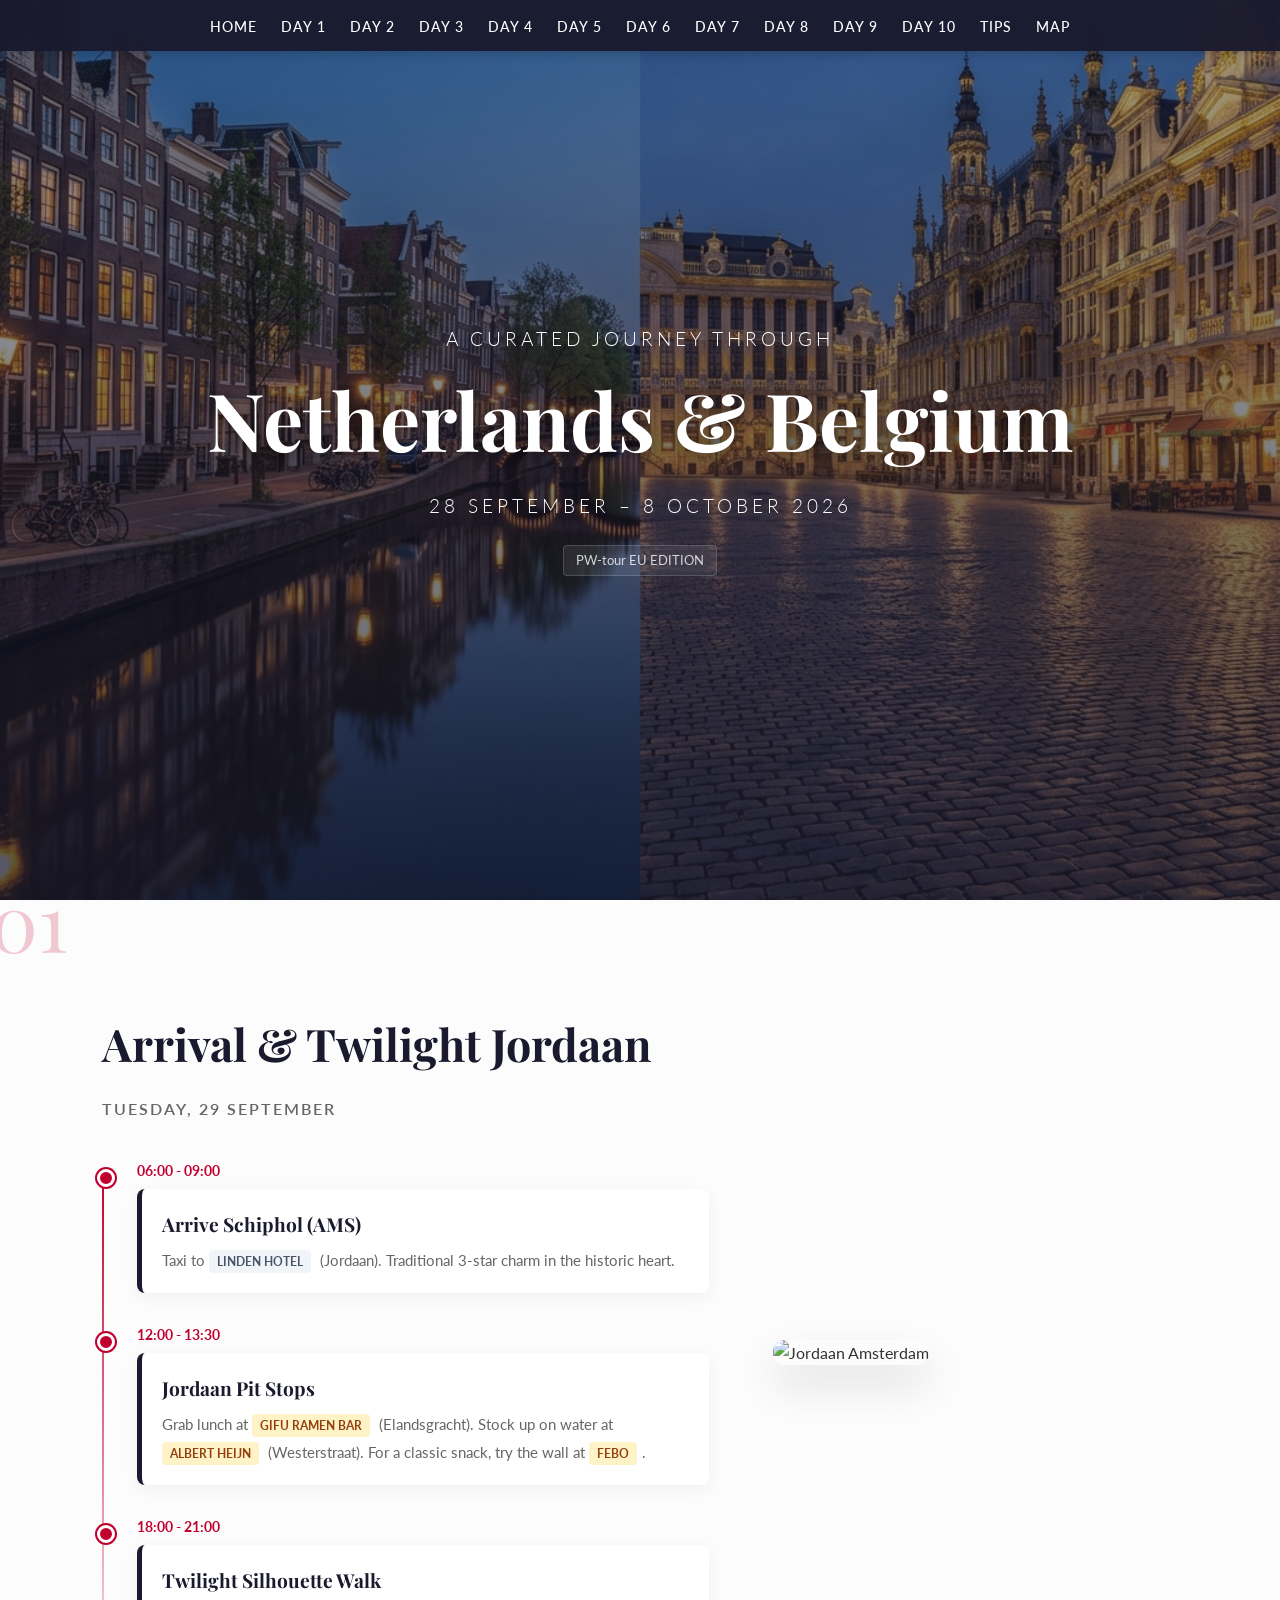
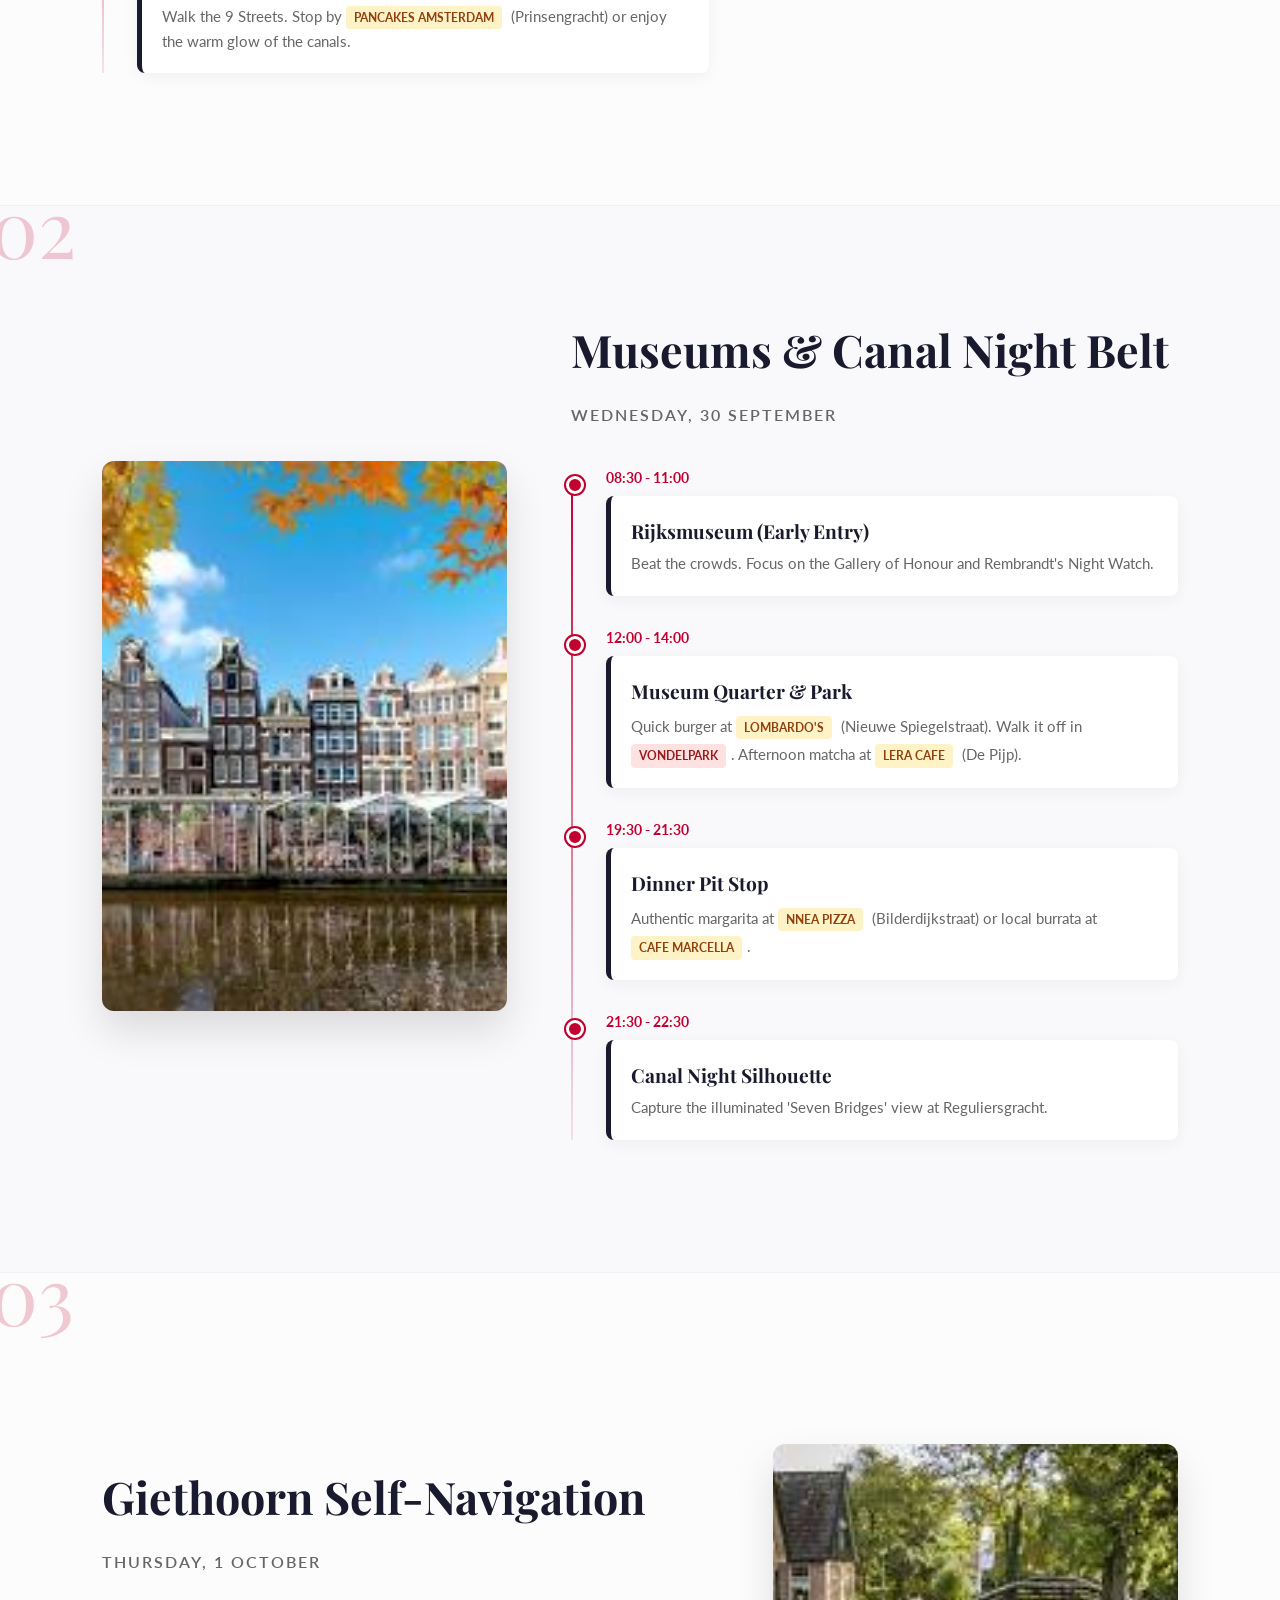
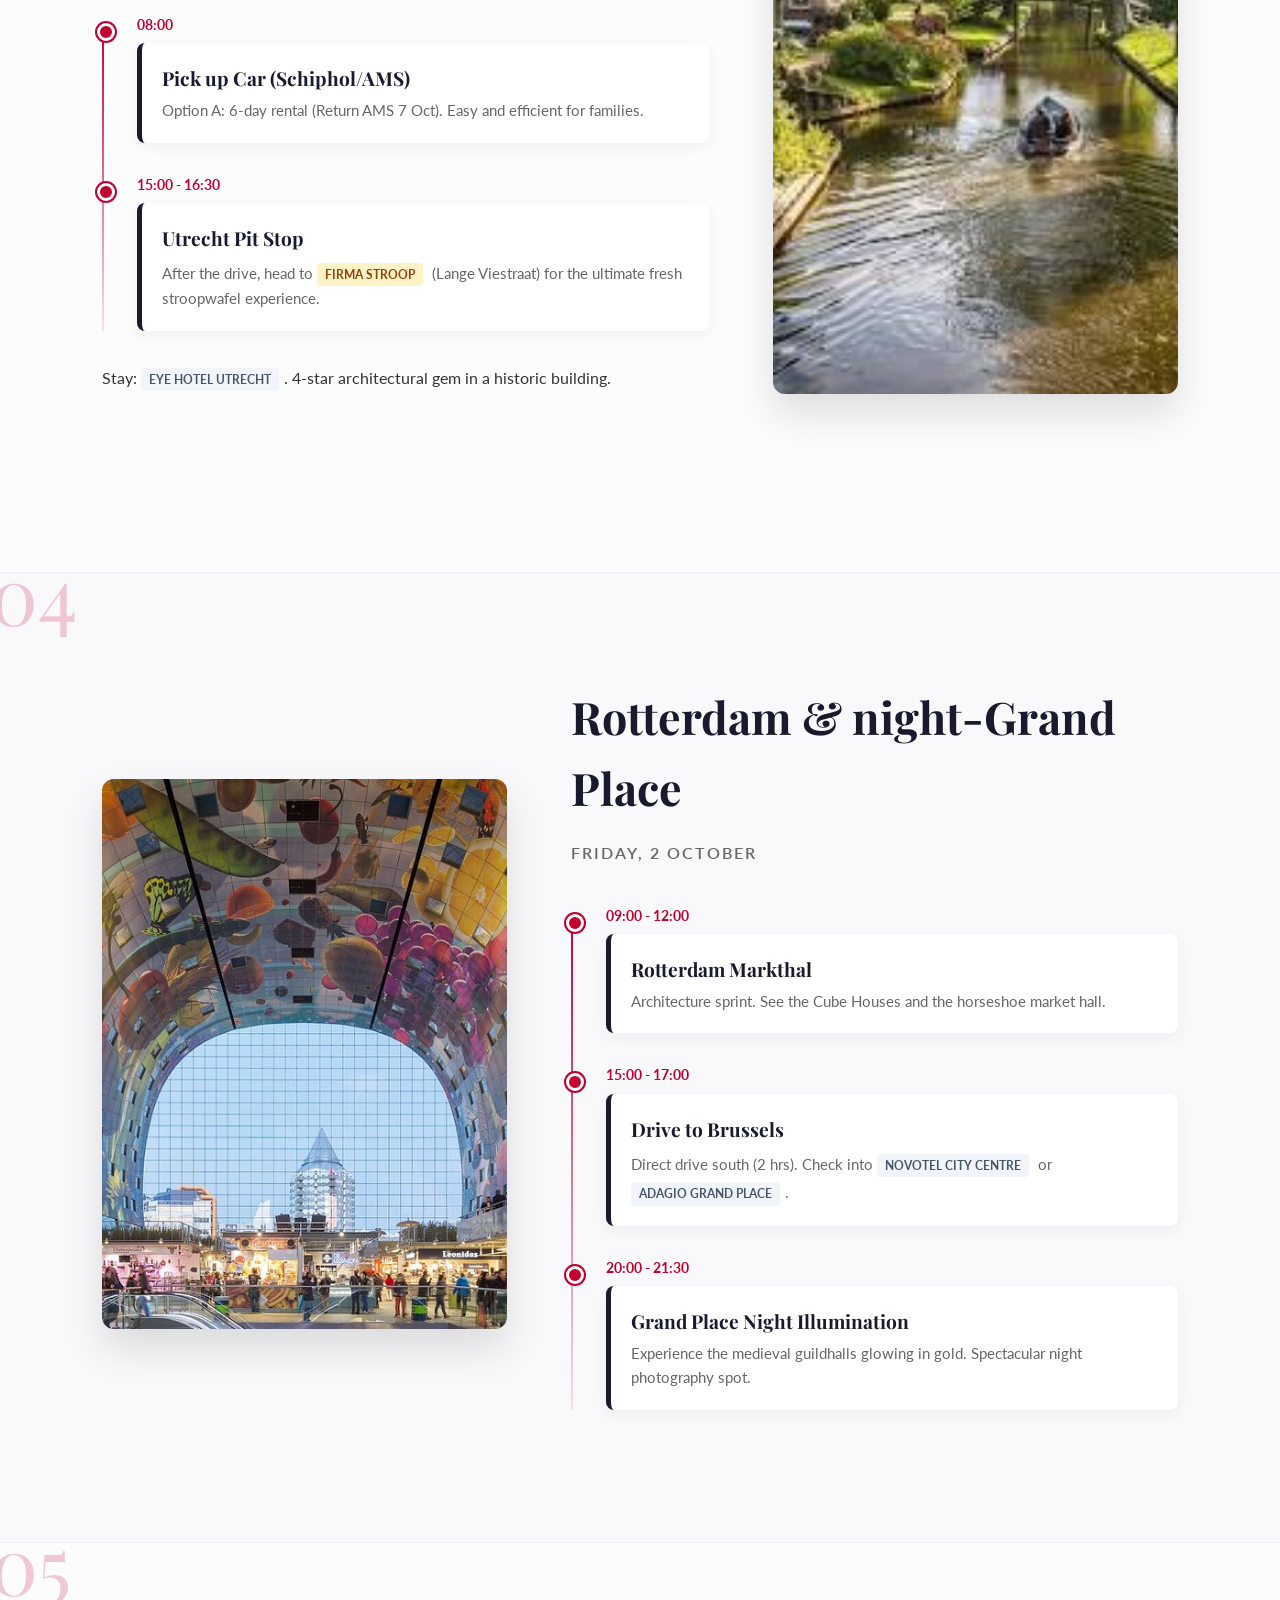
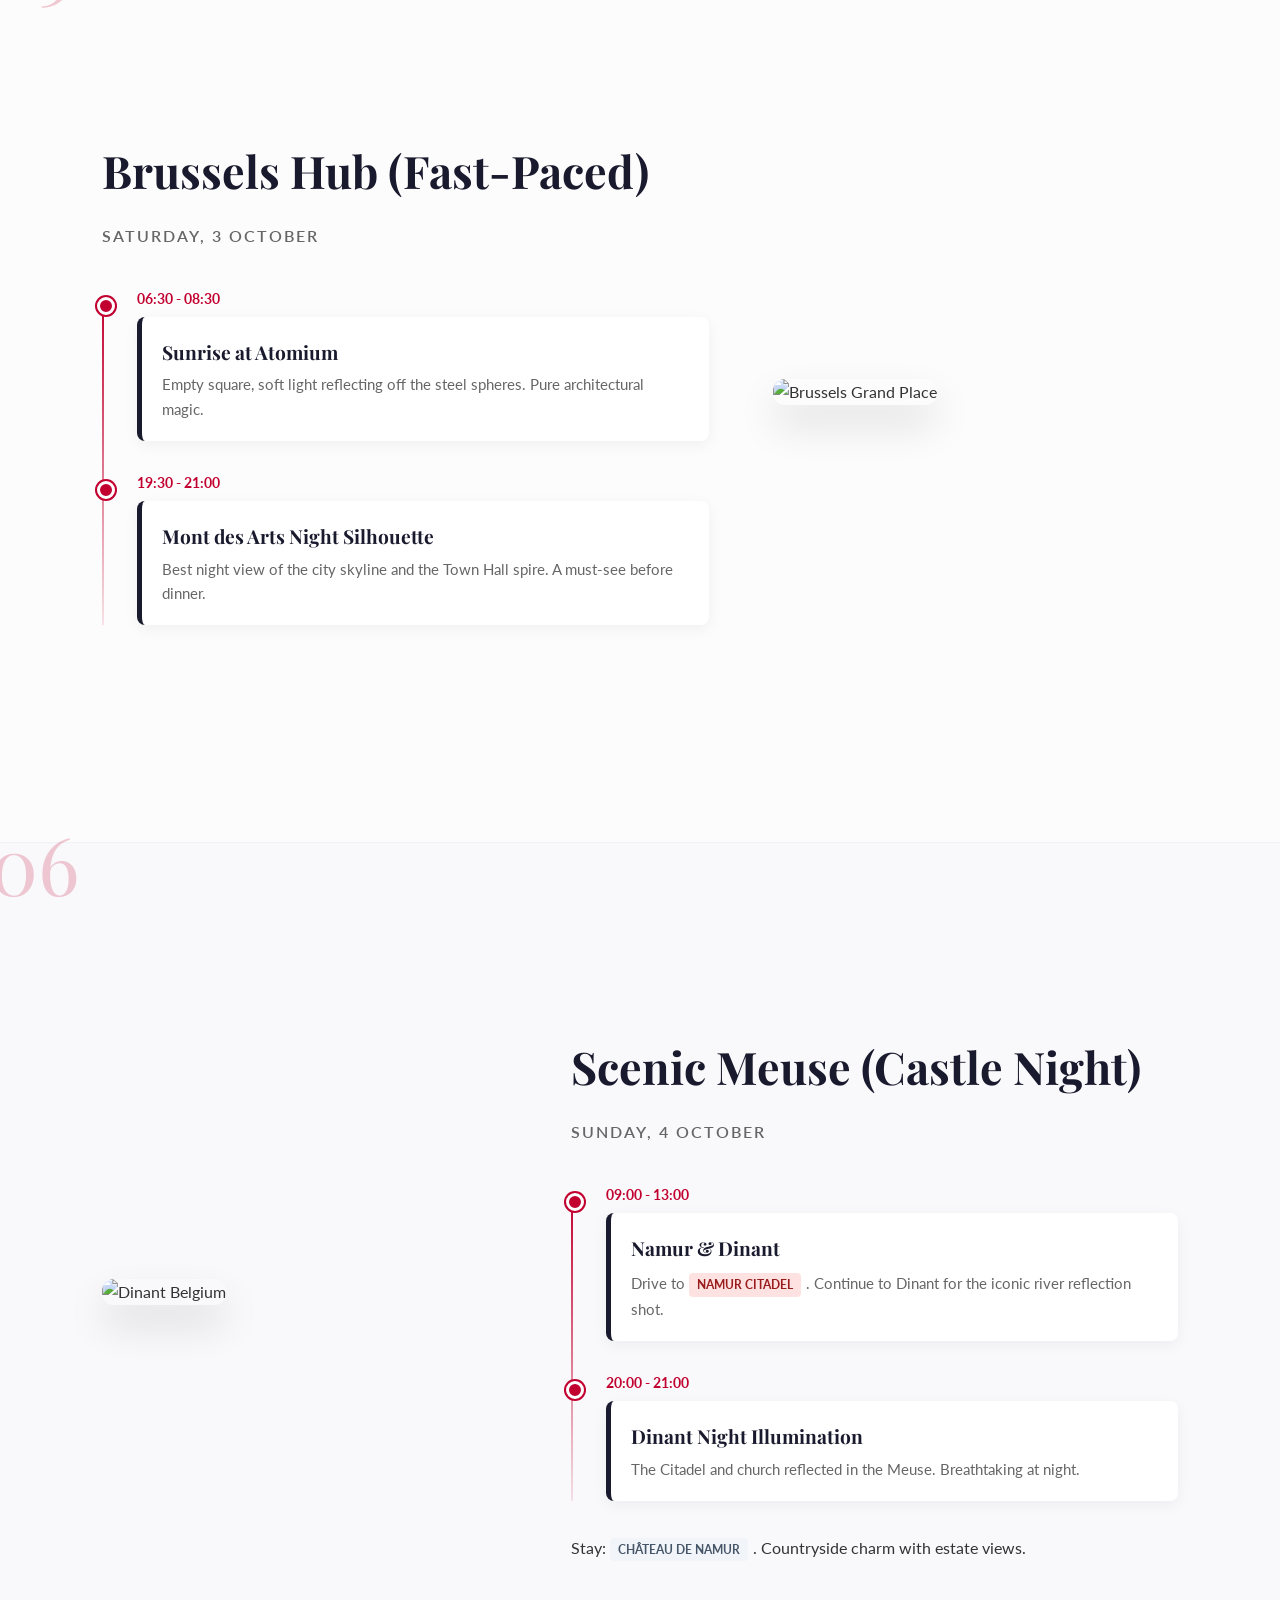
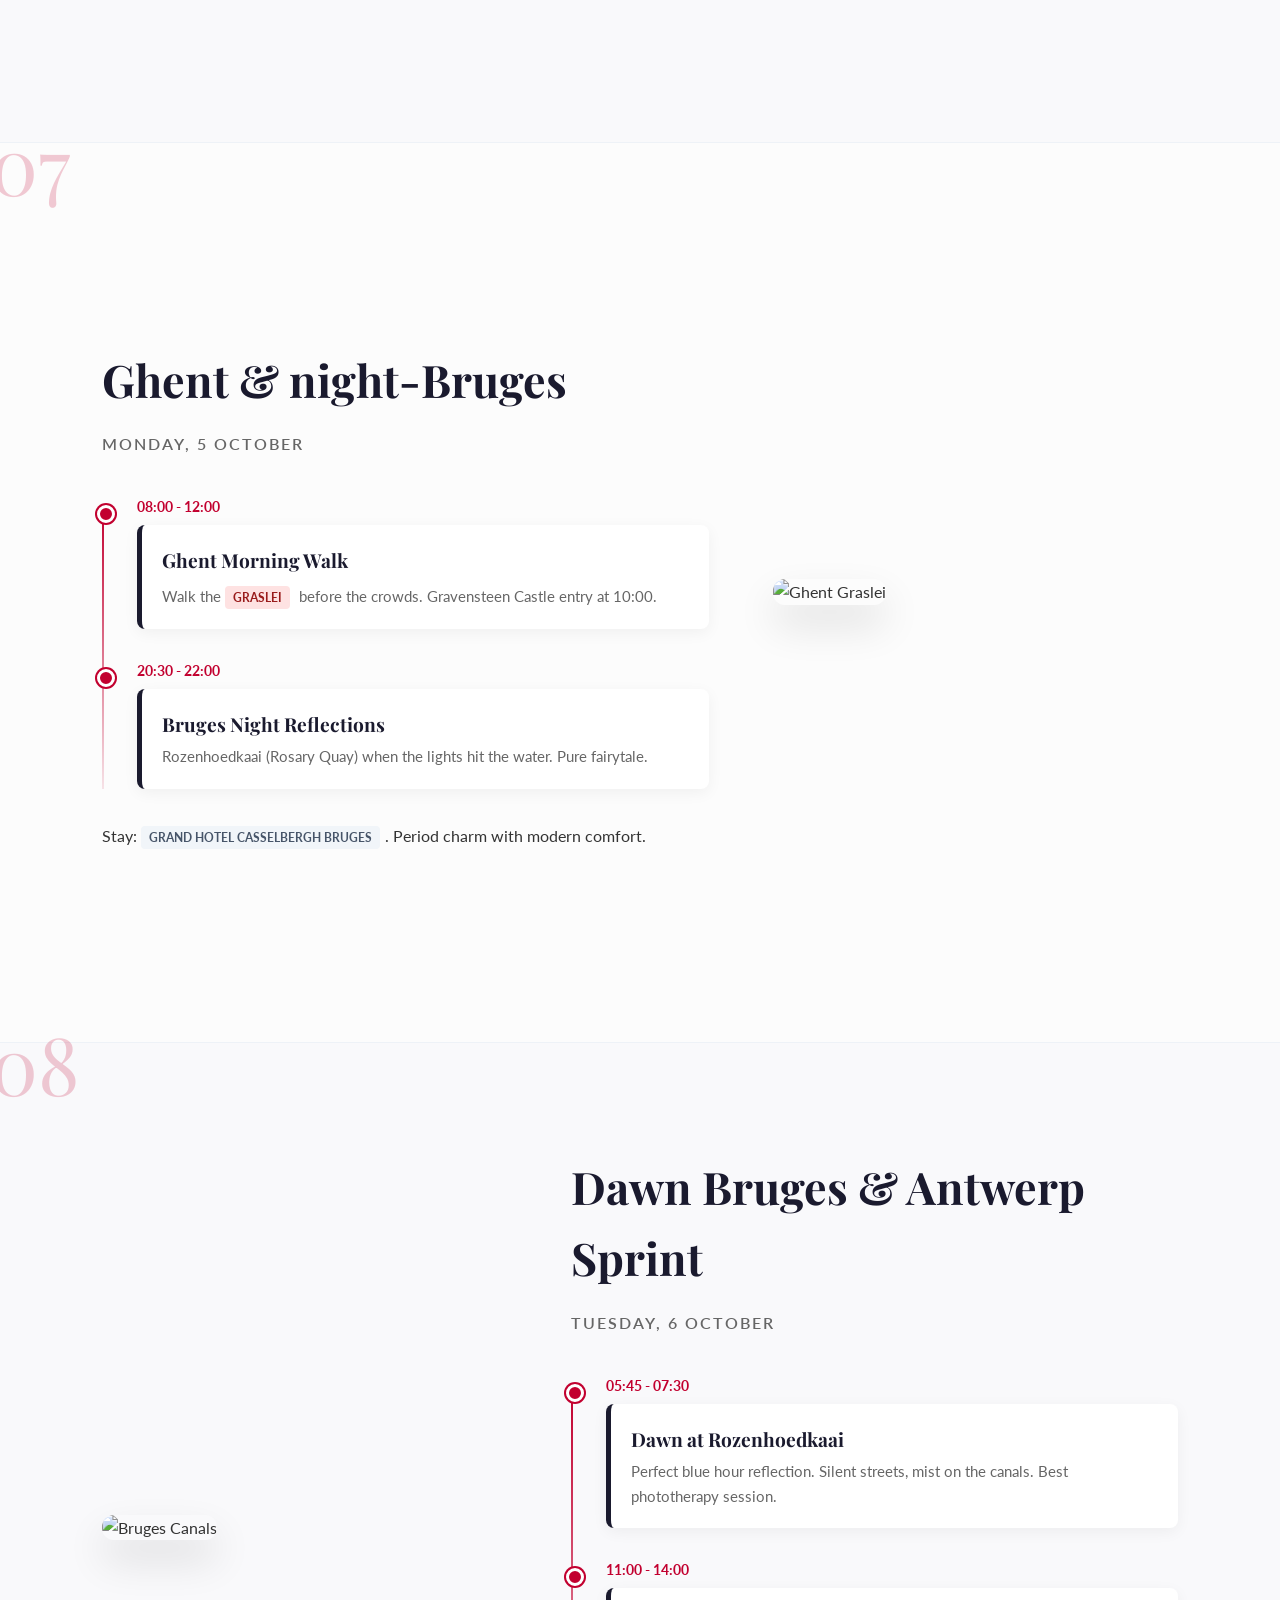
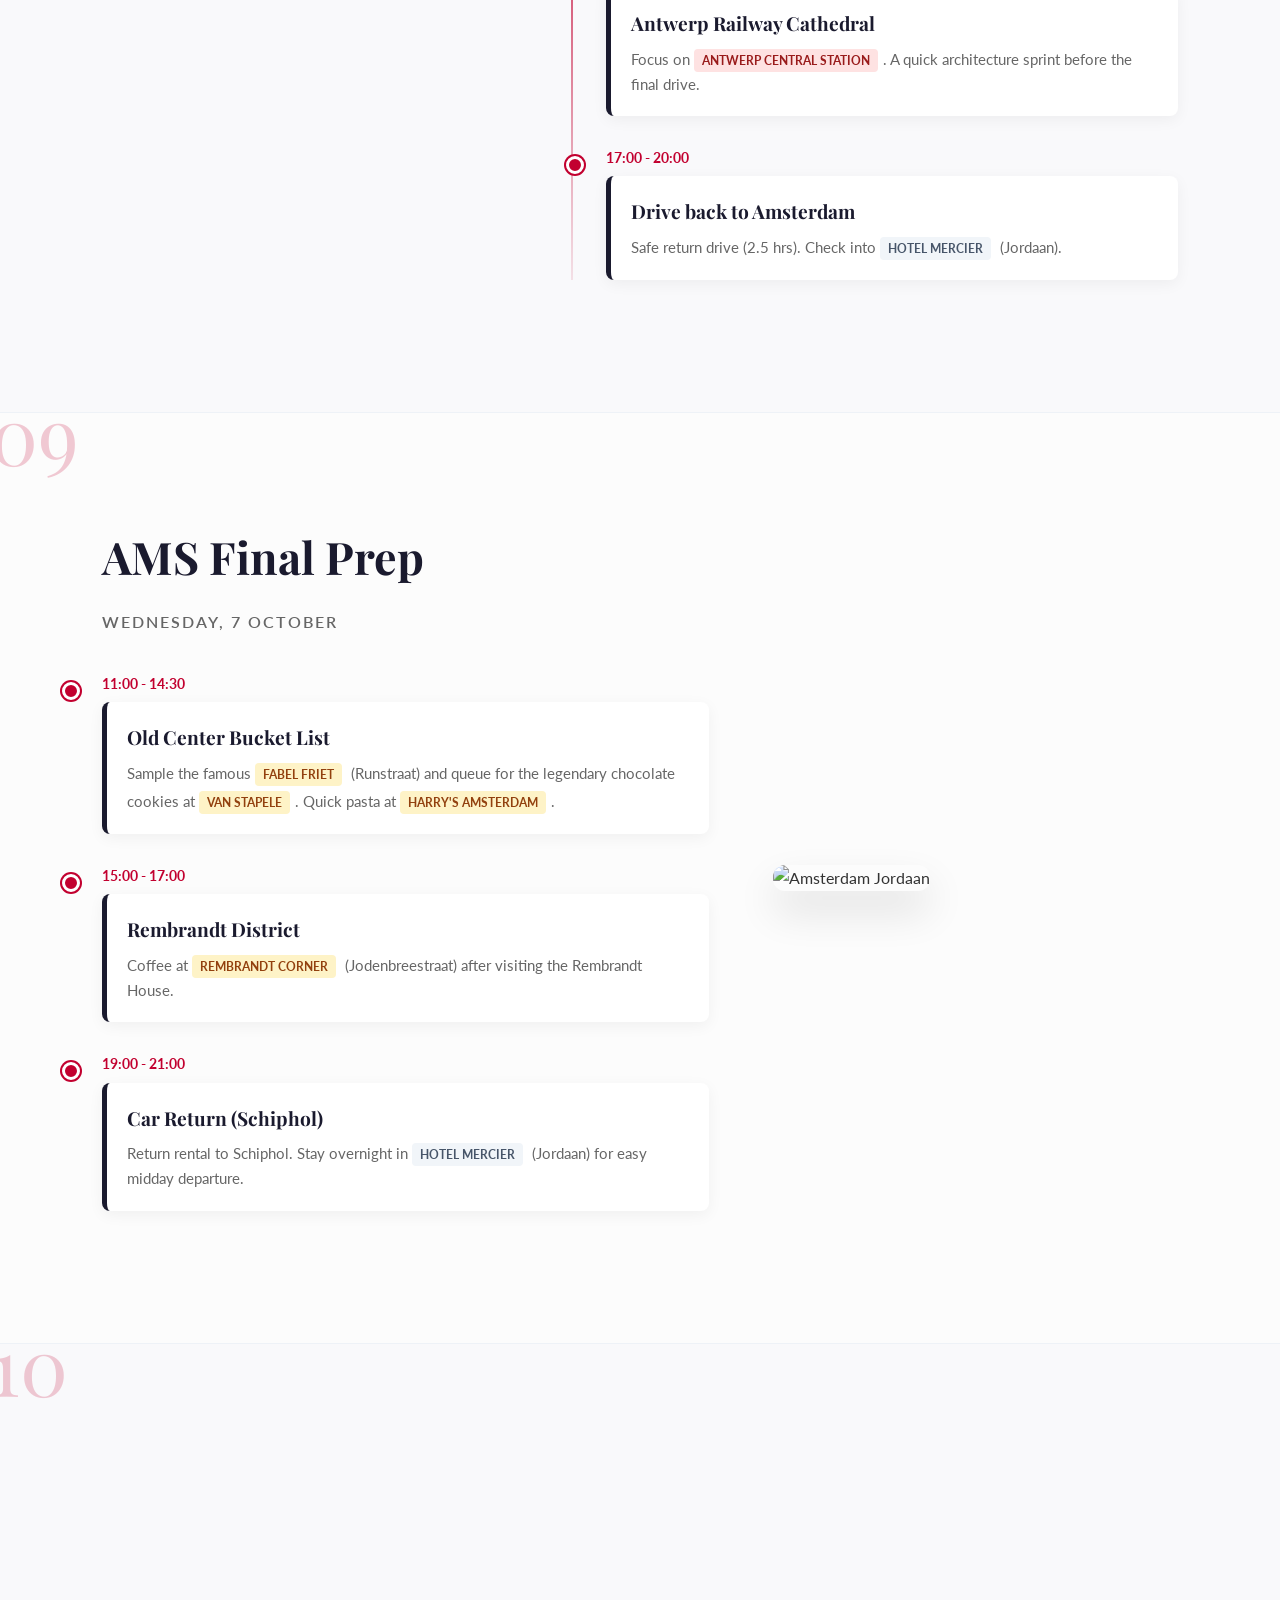
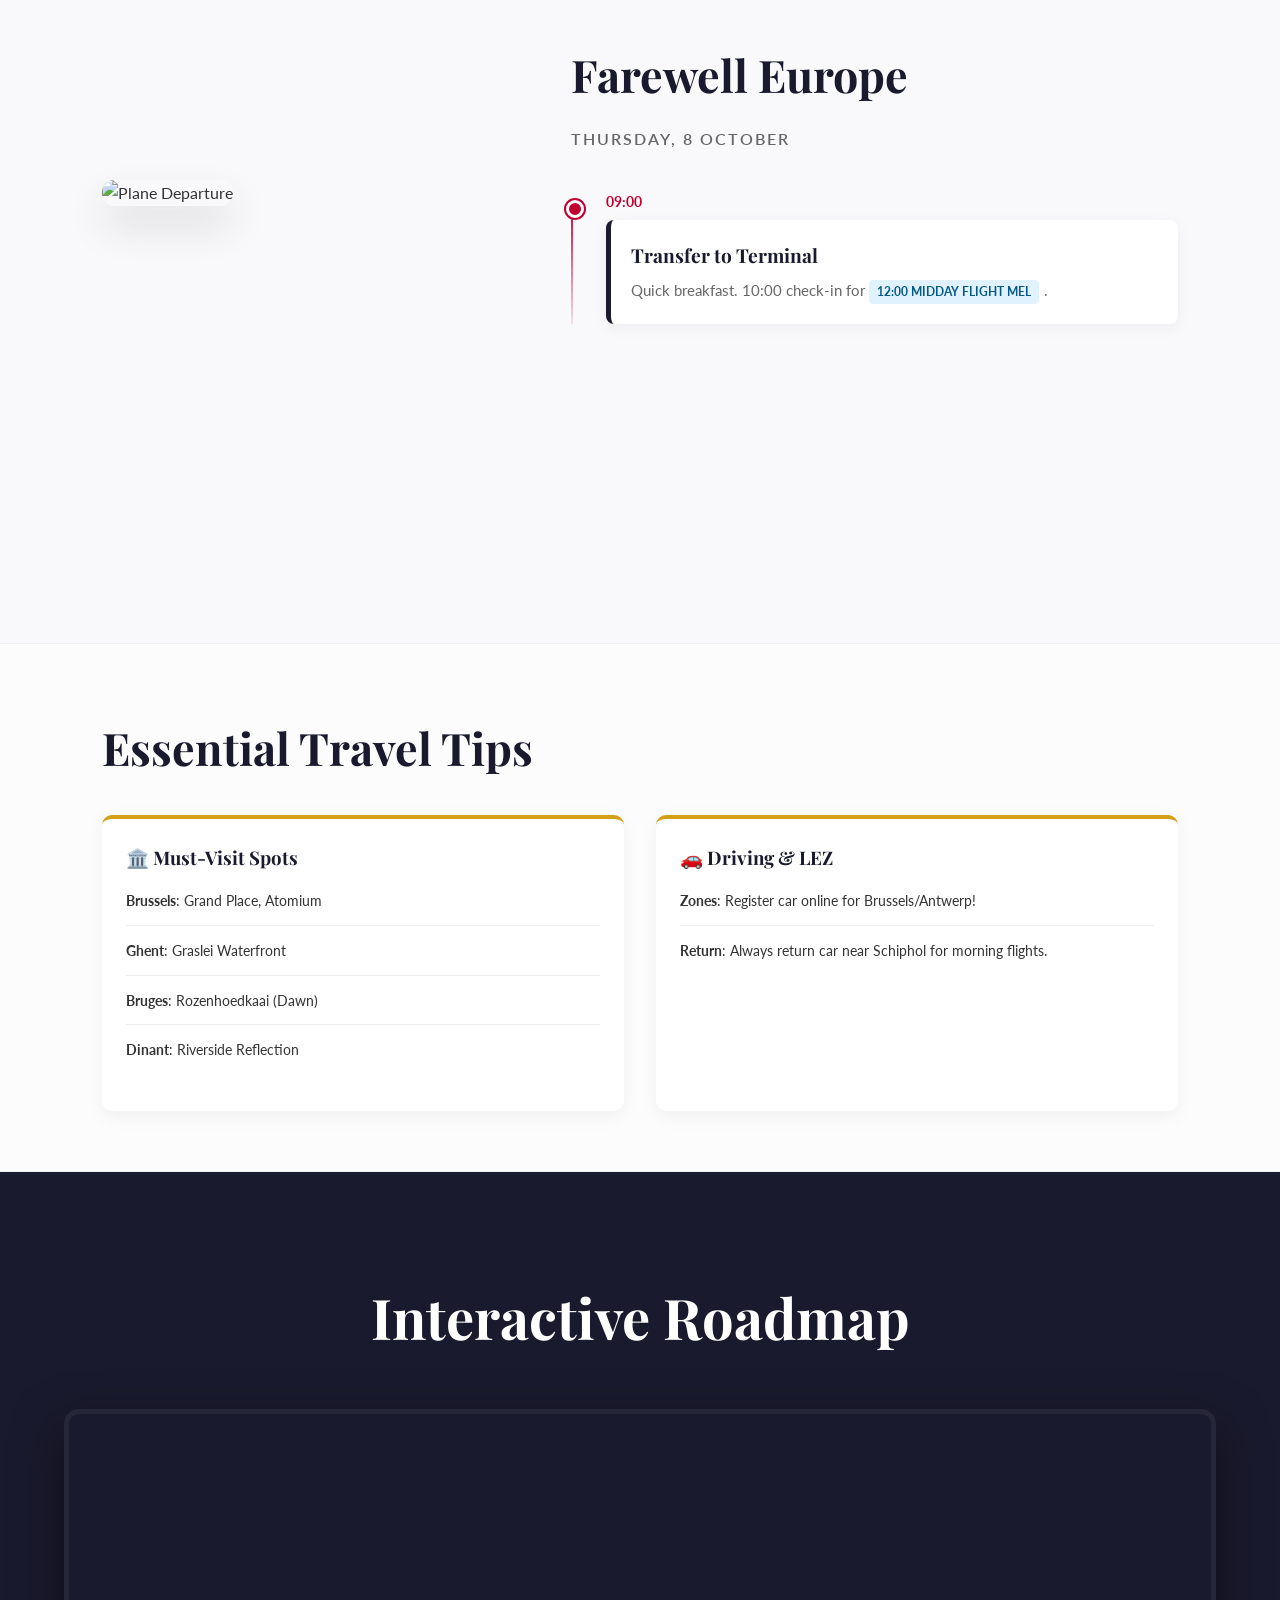
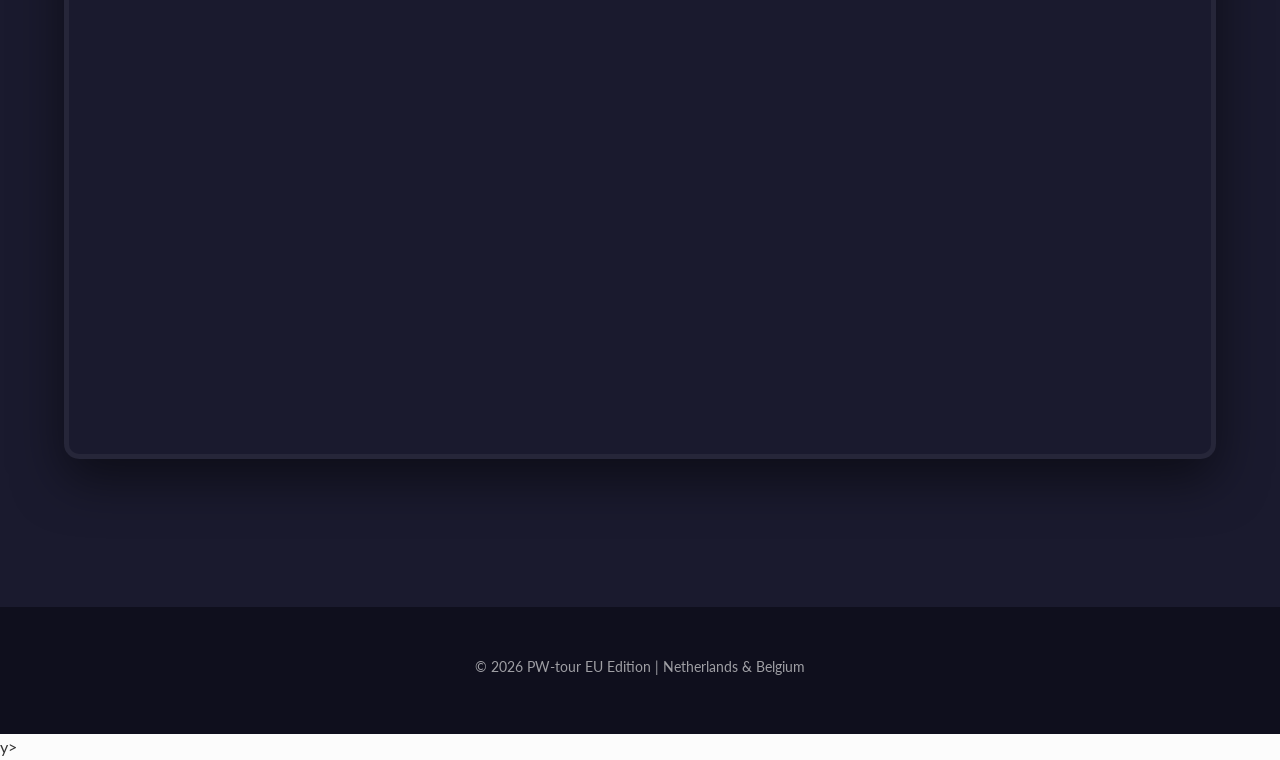
==== commit d9b8e633: "Finalise Netherlands & Belgium Tour itinerary_v2" ====
--- a/index.html
+++ b/index.html
@@ -31,7 +31,6 @@
             <li><a href="#day8">Day 8</a></li>
             <li><a href="#day9">Day 9</a></li>
             <li><a href="#day10">Day 10</a></li>
-            <li><a href="#day11">Day 11</a></li>
             <li><a href="#essentials">Tips</a></li>
             <li><a href="#map-section">Map</a></li>
         </ul>
@@ -41,37 +40,38 @@
     <section id="home" class="hero">
         <p>A Curated Journey Through</p>
         <h1>Netherlands & Belgium</h1>
-        <p>28 September – 9 October 2026</p>
+        <p>28 September – 8 October 2026</p>
         <div class="hero-badge">PW-tour EU EDITION</div>
+        <div class="hero-overlay"></div>
     </section>
 
     <!-- Day 1 -->
     <section id="day1" class="day-section">
         <div class="day-content">
             <div class="day-number">01</div>
-            <h2 class="day-title">Arrival & Jordaan Walk</h2>
+            <h2 class="day-title">Arrival & Twilight Jordaan</h2>
             <p class="day-date">Tuesday, 29 September</p>
 
             <div class="timeline">
                 <div class="time-slot">
-                    <div class="time">06:00</div>
-                    <div class="activity">
-                        <strong>Arrive Schiphol</strong>
-                        <p>Taxi to <span class="badge badge-hotel">Jordaan</span>. Drop bags and head to <span class="badge badge-attraction">Dam Square</span> via the Damrak.</p>
-                    </div>
-                </div>
-                <div class="time-slot">
-                    <div class="time">13:00</div>
-                    <div class="activity">
-                        <strong>Snack Run</strong>
-                        <p>Dutch fries at <span class="badge badge-food">Fabel Friet</span> and cookies at <span class="badge badge-food">Van Stapele</span>.</p>
-                    </div>
-                </div>
-                <div class="time-slot">
-                    <div class="time">16:00</div>
-                    <div class="activity">
-                        <strong>Jordaan Exploration</strong>
-                        <p>Architecture walk along Prinsengracht and Keizersgracht canals.</p>
+                    <div class="time">06:00 - 09:00</div>
+                    <div class="activity">
+                        <strong>Arrive Schiphol (AMS)</strong>
+                        <p>Taxi to <span class="badge badge-hotel">Linden Hotel</span> (Jordaan). Traditional 3-star charm in the historic heart.</p>
+                    </div>
+                </div>
+                <div class="time-slot">
+                    <div class="time">12:00 - 13:30</div>
+                    <div class="activity">
+                        <strong>Jordaan Pit Stops</strong>
+                        <p>Grab lunch at <span class="badge badge-food">Gifu Ramen Bar</span> (Elandsgracht). Stock up on water at <span class="badge badge-food">Albert Heijn</span> (Westerstraat). For a classic snack, try the wall at <span class="badge badge-food">Febo</span>.</p>
+                    </div>
+                </div>
+                <div class="time-slot">
+                    <div class="time">18:00 - 21:00</div>
+                    <div class="activity">
+                        <strong>Twilight Silhouette Walk</strong>
+                        <p>Walk the 9 Streets. Stop by <span class="badge badge-food">Pancakes Amsterdam</span> (Prinsengracht) or enjoy the warm glow of the canals.</p>
                     </div>
                 </div>
             </div>
@@ -85,22 +85,36 @@
     <section id="day2" class="day-section">
         <div class="day-content">
             <div class="day-number">02</div>
-            <h2 class="day-title">Museums & De Pijp</h2>
+            <h2 class="day-title">Museums & Canal Night Belt</h2>
             <p class="day-date">Wednesday, 30 September</p>
 
             <div class="timeline">
                 <div class="time-slot">
-                    <div class="time">09:00</div>
-                    <div class="activity">
-                        <strong>Art Morning</strong>
-                        <p>Visit the <span class="badge badge-attraction">Rijksmuseum</span> or <span class="badge badge-attraction">Van Gogh Museum</span>.</p>
-                    </div>
-                </div>
-                <div class="time-slot">
-                    <div class="time">14:30</div>
-                    <div class="activity">
-                        <strong>Bloemenmarkt</strong>
-                        <p>Wander the floating flower market and continue to <span class="badge badge-attraction">Albert Cuyp Market</span>.</p>
+                    <div class="time">08:30 - 11:00</div>
+                    <div class="activity">
+                        <strong>Rijksmuseum (Early Entry)</strong>
+                        <p>Beat the crowds. Focus on the Gallery of Honour and Rembrandt's Night Watch.</p>
+                    </div>
+                </div>
+                <div class="time-slot">
+                    <div class="time">12:00 - 14:00</div>
+                    <div class="activity">
+                        <strong>Museum Quarter & Park</strong>
+                        <p>Quick burger at <span class="badge badge-food">Lombardo's</span> (Nieuwe Spiegelstraat). Walk it off in <span class="badge badge-attraction">Vondelpark</span>. Afternoon matcha at <span class="badge badge-food">Lera Cafe</span> (De Pijp).</p>
+                    </div>
+                </div>
+                <div class="time-slot">
+                    <div class="time">19:30 - 21:30</div>
+                    <div class="activity">
+                        <strong>Dinner Pit Stop</strong>
+                        <p>Authentic margarita at <span class="badge badge-food">nNea Pizza</span> (Bilderdijkstraat) or local burrata at <span class="badge badge-food">Cafe Marcella</span>.</p>
+                    </div>
+                </div>
+                <div class="time-slot">
+                    <div class="time">21:30 - 22:30</div>
+                    <div class="activity">
+                        <strong>Canal Night Silhouette</strong>
+                        <p>Capture the illuminated 'Seven Bridges' view at Reguliersgracht.</p>
                     </div>
                 </div>
             </div>
@@ -114,25 +128,26 @@
     <section id="day3" class="day-section">
         <div class="day-content">
             <div class="day-number">03</div>
-            <h2 class="day-title">Road Trip: Giethoorn</h2>
+            <h2 class="day-title">Giethoorn Self-Navigation</h2>
             <p class="day-date">Thursday, 1 October</p>
 
             <div class="timeline">
                 <div class="time-slot">
-                    <div class="time">08:30</div>
-                    <div class="activity">
-                        <strong>Rent Car</strong>
-                        <p>Pick up rental car. Drive 1.5 hrs north to <span class="badge badge-attraction">Giethoorn</span>.</p>
-                    </div>
-                </div>
-                <div class="time-slot">
-                    <div class="time">15:00</div>
-                    <div class="activity">
-                        <strong>Zwolle Stop</strong>
-                        <p>Explore the medieval city walls of <span class="badge badge-attraction">Zwolle</span>.</p>
-                    </div>
-                </div>
-            </div>
+                    <div class="time">08:00</div>
+                    <div class="activity">
+                        <strong>Pick up Car (Schiphol/AMS)</strong>
+                        <p>Option A: 6-day rental (Return AMS 7 Oct). Easy and efficient for families.</p>
+                    </div>
+                </div>
+                <div class="time-slot">
+                    <div class="time">15:00 - 16:30</div>
+                    <div class="activity">
+                        <strong>Utrecht Pit Stop</strong>
+                        <p>After the drive, head to <span class="badge badge-food">Firma Stroop</span> (Lange Viestraat) for the ultimate fresh stroopwafel experience.</p>
+                    </div>
+                </div>
+            </div>
+            <p>Stay: <span class="badge badge-hotel">Eye Hotel Utrecht</span>. 4-star architectural gem in a historic building.</p>
         </div>
         <div class="day-hero-image">
             <img src="./images/giethoorn.jpeg" alt="Giethoorn">
@@ -143,22 +158,29 @@
     <section id="day4" class="day-section">
         <div class="day-content">
             <div class="day-number">04</div>
-            <h2 class="day-title">Utrecht & Rotterdam</h2>
+            <h2 class="day-title">Rotterdam & night-Grand Place</h2>
             <p class="day-date">Friday, 2 October</p>
 
             <div class="timeline">
                 <div class="time-slot">
-                    <div class="time">09:00</div>
-                    <div class="activity">
-                        <strong>Utrecht Dom Tower</strong>
-                        <p>Walk the unique double-level wharves in <span class="badge badge-attraction">Utrecht</span>.</p>
-                    </div>
-                </div>
-                <div class="time-slot">
-                    <div class="time">13:00</div>
-                    <div class="activity">
-                        <strong>Rotterdam Architecture</strong>
-                        <p>Visit <span class="badge badge-attraction">Markthal</span> and the <span class="badge badge-attraction">Cube Houses</span>.</p>
+                    <div class="time">09:00 - 12:00</div>
+                    <div class="activity">
+                        <strong>Rotterdam Markthal</strong>
+                        <p>Architecture sprint. See the Cube Houses and the horseshoe market hall.</p>
+                    </div>
+                </div>
+                <div class="time-slot">
+                    <div class="time">15:00 - 17:00</div>
+                    <div class="activity">
+                        <strong>Drive to Brussels</strong>
+                        <p>Direct drive south (2 hrs). Check into <span class="badge badge-hotel">Novotel City Centre</span> or <span class="badge badge-hotel">Adagio Grand Place</span>.</p>
+                    </div>
+                </div>
+                <div class="time-slot">
+                    <div class="time">20:00 - 21:30</div>
+                    <div class="activity">
+                        <strong>Grand Place Night Illumination</strong>
+                        <p>Experience the medieval guildhalls glowing in gold. Spectacular night photography spot.</p>
                     </div>
                 </div>
             </div>
@@ -172,28 +194,28 @@
     <section id="day5" class="day-section">
         <div class="day-content">
             <div class="day-number">05</div>
-            <h2 class="day-title">Transition to Belgium</h2>
+            <h2 class="day-title">Brussels Hub (Fast-Paced)</h2>
             <p class="day-date">Saturday, 3 October</p>
 
             <div class="timeline">
                 <div class="time-slot">
-                    <div class="time">10:00</div>
-                    <div class="activity">
-                        <strong>Train to Brussels</strong>
-                        <p>Return car in Rotterdam. Fast train to <span class="badge badge-transport">Brussels-Midi</span>.</p>
-                    </div>
-                </div>
-                <div class="time-slot">
-                    <div class="time">14:00</div>
-                    <div class="activity">
-                        <strong>The Grand Place</strong>
-                        <p>Check-in central Brussels. Explore the <span class="badge badge-attraction">Grand Place</span> UNESCO square.</p>
-                    </div>
-                </div>
-            </div>
-        </div>
-        <div class="day-hero-image">
-            <img src="./images/brussels-grand-place.png" alt="Brussels Grand Place">
+                    <div class="time">06:30 - 08:30</div>
+                    <div class="activity">
+                        <strong>Sunrise at Atomium</strong>
+                        <p>Empty square, soft light reflecting off the steel spheres. Pure architectural magic.</p>
+                    </div>
+                </div>
+                <div class="time-slot">
+                    <div class="time">19:30 - 21:00</div>
+                    <div class="activity">
+                        <strong>Mont des Arts Night Silhouette</strong>
+                        <p>Best night view of the city skyline and the Town Hall spire. A must-see before dinner.</p>
+                    </div>
+                </div>
+            </div>
+        </div>
+        <div class="day-hero-image">
+            <img src="https://images.unsplash.com/photo-1595166668700-1c0993952f97?ixlib=rb-4.0.3&auto=format&fit=crop&w=1200" alt="Brussels Grand Place">
         </div>
     </section>
 
@@ -201,28 +223,29 @@
     <section id="day6" class="day-section">
         <div class="day-content">
             <div class="day-number">06</div>
-            <h2 class="day-title">Brussels Icons</h2>
+            <h2 class="day-title">Scenic Meuse (Castle Night)</h2>
             <p class="day-date">Sunday, 4 October</p>
 
             <div class="timeline">
                 <div class="time-slot">
-                    <div class="time">09:30</div>
-                    <div class="activity">
-                        <strong>The Atomium</strong>
-                        <p>Photo stop at the <span class="badge badge-attraction">Atomium</span> structural icon.</p>
-                    </div>
-                </div>
-                <div class="time-slot">
-                    <div class="time">14:00</div>
-                    <div class="activity">
-                        <strong>Royal Palace</strong>
-                        <p>Walk the <span class="badge badge-attraction">Royal Palace of Brussels</span> facade and the Sablon district.</p>
-                    </div>
-                </div>
-            </div>
-        </div>
-        <div class="day-hero-image">
-            <img src="./images/brussels-palace.png" alt="Royal Palace Brussels">
+                    <div class="time">09:00 - 13:00</div>
+                    <div class="activity">
+                        <strong>Namur & Dinant</strong>
+                        <p>Drive to <span class="badge badge-attraction">Namur Citadel</span>. Continue to Dinant for the iconic river reflection shot.</p>
+                    </div>
+                </div>
+                <div class="time-slot">
+                    <div class="time">20:00 - 21:00</div>
+                    <div class="activity">
+                        <strong>Dinant Night Illumination</strong>
+                        <p>The Citadel and church reflected in the Meuse. Breathtaking at night.</p>
+                    </div>
+                </div>
+            </div>
+            <p>Stay: <span class="badge badge-hotel">Château de Namur</span>. Countryside charm with estate views.</p>
+        </div>
+        <div class="day-hero-image">
+            <img src="https://images.unsplash.com/photo-1596482150392-f0464f191f6d?ixlib=rb-4.0.3&auto=format&fit=crop&w=1200" alt="Dinant Belgium">
         </div>
     </section>
 
@@ -230,21 +253,29 @@
     <section id="day7" class="day-section">
         <div class="day-content">
             <div class="day-number">07</div>
-            <h2 class="day-title">Brussels Deep Dive</h2>
+            <h2 class="day-title">Ghent & night-Bruges</h2>
             <p class="day-date">Monday, 5 October</p>
 
             <div class="timeline">
                 <div class="time-slot">
-                    <div class="time">10:00</div>
-                    <div class="activity">
-                        <strong>Art Nouveau</strong>
-                        <p>Architecture walk to see Horta's masterpieces. Evening in Flagey.</p>
-                    </div>
-                </div>
-            </div>
-        </div>
-        <div class="day-hero-image">
-            <img src="./images/brussels-palace.png" alt="Brussels Architecture">
+                    <div class="time">08:00 - 12:00</div>
+                    <div class="activity">
+                        <strong>Ghent Morning Walk</strong>
+                        <p>Walk the <span class="badge badge-attraction">Graslei</span> before the crowds. Gravensteen Castle entry at 10:00.</p>
+                    </div>
+                </div>
+                <div class="time-slot">
+                    <div class="time">20:30 - 22:00</div>
+                    <div class="activity">
+                        <strong>Bruges Night Reflections</strong>
+                        <p>Rozenhoedkaai (Rosary Quay) when the lights hit the water. Pure fairytale.</p>
+                    </div>
+                </div>
+            </div>
+            <p>Stay: <span class="badge badge-hotel">Grand Hotel Casselbergh Bruges</span>. Period charm with modern comfort.</p>
+        </div>
+        <div class="day-hero-image">
+            <img src="https://images.unsplash.com/photo-1522864152504-20a67cfbb08b?ixlib=rb-4.0.3&auto=format&fit=crop&w=1200" alt="Ghent Graslei">
         </div>
     </section>
 
@@ -252,50 +283,68 @@
     <section id="day8" class="day-section">
         <div class="day-content">
             <div class="day-number">08</div>
-            <h2 class="day-title">Meuse Valley Scenic Drive</h2>
+            <h2 class="day-title">Dawn Bruges & Antwerp Sprint</h2>
             <p class="day-date">Tuesday, 6 October</p>
 
             <div class="timeline">
                 <div class="time-slot">
-                    <div class="time">09:00</div>
-                    <div class="activity">
-                        <strong>Namur & Dinant</strong>
-                        <p>Pick up Belgian rental car. Drive to <span class="badge badge-attraction">Namur Citadel</span> and <span class="badge badge-attraction">Dinant</span>.</p>
-                    </div>
-                </div>
-                <div class="time-slot">
-                    <div class="time">14:30</div>
-                    <div class="activity">
-                        <strong>Château de Walzin</strong>
-                        <p>Breathtaking cliffside viewpoint of the castle.</p>
-                    </div>
-                </div>
-            </div>
-        </div>
-        <div class="day-hero-image">
-            <img src="./images/dinant.png" alt="Dinant Meuse River">
-        </div>
-    </section>
-
-    <!-- Day 9 -->
+                    <div class="time">05:45 - 07:30</div>
+                    <div class="activity">
+                        <strong>Dawn at Rozenhoedkaai</strong>
+                        <p>Perfect blue hour reflection. Silent streets, mist on the canals. Best phototherapy session.</p>
+                    </div>
+                </div>
+                <div class="time-slot">
+                    <div class="time">11:00 - 14:00</div>
+                    <div class="activity">
+                        <strong>Antwerp Railway Cathedral</strong>
+                        <p>Focus on <span class="badge badge-attraction">Antwerp Central Station</span>. A quick architecture sprint before the final drive.</p>
+                    </div>
+                </div>
+                <div class="time-slot">
+                    <div class="time">17:00 - 20:00</div>
+                    <div class="activity">
+                        <strong>Drive back to Amsterdam</strong>
+                        <p>Safe return drive (2.5 hrs). Check into <span class="badge badge-hotel">Hotel Mercier</span> (Jordaan).</p>
+                    </div>
+                </div>
+            </div>
+        </div>
+        <div class="day-hero-image">
+            <img src="https://images.unsplash.com/photo-1512100356956-c4087c5f420e?ixlib=rb-4.0.3&auto=format&fit=crop&w=1200" alt="Bruges Canals">
+        </div>
+    </section    <!-- Day 9 -->
     <section id="day9" class="day-section">
         <div class="day-content">
             <div class="day-number">09</div>
-            <h2 class="day-title">Medieval Ghent</h2>
+            <h2 class="day-title">AMS Final Prep</h2>
             <p class="day-date">Wednesday, 7 October</p>
 
-            <div class="timeline">
-                <div class="time-slot">
-                    <div class="time">09:00</div>
-                    <div class="activity">
-                        <strong>Graslei Waterfront</strong>
-                        <p>The most beautiful urban view at <span class="badge badge-attraction">Graslei</span>. Visit <span class="badge badge-attraction">Gravensteen Castle</span>.</p>
-                    </div>
-                </div>
-            </div>
-        </div>
-        <div class="day-hero-image">
-            <img src="./images/ghent-graslei.png" alt="Ghent Graslei">
+                <div class="time-slot">
+                    <div class="time">11:00 - 14:30</div>
+                    <div class="activity">
+                        <strong>Old Center Bucket List</strong>
+                        <p>Sample the famous <span class="badge badge-food">Fabel Friet</span> (Runstraat) and queue for the legendary chocolate cookies at <span class="badge badge-food">Van Stapele</span>. Quick pasta at <span class="badge badge-food">Harry's Amsterdam</span>.</p>
+                    </div>
+                </div>
+                <div class="time-slot">
+                    <div class="time">15:00 - 17:00</div>
+                    <div class="activity">
+                        <strong>Rembrandt District</strong>
+                        <p>Coffee at <span class="badge badge-food">Rembrandt Corner</span> (Jodenbreestraat) after visiting the Rembrandt House.</p>
+                    </div>
+                </div>
+                <div class="time-slot">
+                    <div class="time">19:00 - 21:00</div>
+                    <div class="activity">
+                        <strong>Car Return (Schiphol)</strong>
+                        <p>Return rental to Schiphol. Stay overnight in <span class="badge badge-hotel">Hotel Mercier</span> (Jordaan) for easy midday departure.</p>
+                    </div>
+                </div>
+            </div>
+        </div>
+        <div class="day-hero-image">
+            <img src="./images/jordaan.jpg" alt="Amsterdam Jordaan">
         </div>
     </section>
 
@@ -303,50 +352,21 @@
     <section id="day10" class="day-section">
         <div class="day-content">
             <div class="day-number">10</div>
-            <h2 class="day-title">Bruges & Antwerp</h2>
+            <h2 class="day-title">Farewell Europe</h2>
             <p class="day-date">Thursday, 8 October</p>
 
             <div class="timeline">
                 <div class="time-slot">
                     <div class="time">09:00</div>
                     <div class="activity">
-                        <strong>Fairytale Bruges</strong>
-                        <p>Explore the <span class="badge badge-attraction">Markt</span> and canal boat tours.</p>
-                    </div>
-                </div>
-                <div class="time-slot">
-                    <div class="time">15:00</div>
-                    <div class="activity">
-                        <strong>Antwerp Central</strong>
-                        <p>Visit the 'Railway Cathedral' <span class="badge badge-attraction">Antwerp Central Station</span>.</p>
-                    </div>
-                </div>
-            </div>
-        </div>
-        <div class="day-hero-image">
-            <img src="./images/bruges-canals.png" alt="Bruges Canals">
-        </div>
-    </section>
-
-    <!-- Day 11 -->
-    <section id="day11" class="day-section">
-        <div class="day-content">
-            <div class="day-number">11</div>
-            <h2 class="day-title">Departure</h2>
-            <p class="day-date">Friday, 9 October</p>
-
-            <div class="timeline">
-                <div class="time-slot">
-                    <div class="time">09:00</div>
-                    <div class="activity">
-                        <strong>Last Chocolate Pass</strong>
-                        <p>Final Grand Place walk. Drive to <span class="badge badge-transport">Brussels Airport</span>.</p>
-                    </div>
-                </div>
-            </div>
-        </div>
-        <div class="day-hero-image">
-            <img src="./images/antwerp-station.png" alt="Antwerp Station">
+                        <strong>Transfer to Terminal</strong>
+                        <p>Quick breakfast. 10:00 check-in for <span class="badge badge-transport">12:00 Midday Flight MEL</span>.</p>
+                    </div>
+                </div>
+            </div>
+        </div>
+        <div class="day-hero-image">
+            <img src="https://images.unsplash.com/photo-1436491865332-7a61a109cc05?ixlib=rb-4.0.3&auto=format&fit=crop&w=1200" alt="Plane Departure">
         </div>
     </section>
 
@@ -358,16 +378,17 @@
                 <div class="info-card">
                     <h3>🏛️ Must-Visit Spots</h3>
                     <ul class="info-list">
-                        <li><strong>Brussels</strong>: Grand Place, Royal Palace</li>
+                        <li><strong>Brussels</strong>: Grand Place, Atomium</li>
                         <li><strong>Ghent</strong>: Graslei Waterfront</li>
-                        <li><strong>Bruges</strong>: Canal Boat Tour</li>
+                        <li><strong>Bruges</strong>: Rozenhoedkaai (Dawn)</li>
+                        <li><strong>Dinant</strong>: Riverside Reflection</li>
                     </ul>
                 </div>
                 <div class="info-card">
                     <h3>🚗 Driving & LEZ</h3>
                     <ul class="info-list">
-                        <li><strong>Zones</strong>: Register online for Brussels/Antwerp!</li>
-                        <li><strong>Parking</strong>: Use P+R for city centres.</li>
+                        <li><strong>Zones</strong>: Register car online for Brussels/Antwerp!</li>
+                        <li><strong>Return</strong>: Always return car near Schiphol for morning flights.</li>
                     </ul>
                 </div>
             </div>
@@ -376,6 +397,7 @@
 
     <!-- Interactive Map Section -->
     <section id="map-section" class="map-section">
+        <h2>Interactive Roadmap</h2>
         <div id="map"></div>
     </section>
 
@@ -390,4 +412,7 @@
     <script src="script.js"></script>
 </body>
 
+</html>
+y>
+
 </html>
--- a/styles.css
+++ b/styles.css
@@ -68,7 +68,7 @@
 /* Hero Section */
 .hero {
     height: 100vh;
-    background: linear-gradient(rgba(0, 0, 0, 0.3), rgba(0, 0, 0, 0.6)), url('https://images.unsplash.com/photo-1595166668700-1c0993952f97?ixlib=rb-4.0.3&auto=format&fit=crop&w=2000&q=80');
+    background-image: url('./images/hero-bg.png');
     background-size: cover;
     background-position: center;
     background-attachment: fixed;
@@ -78,6 +78,18 @@
     align-items: center;
     text-align: center;
     color: white;
+    position: relative;
+    z-index: 1;
+}
+
+.hero-overlay {
+    position: absolute;
+    top: 0;
+    left: 0;
+    width: 100%;
+    height: 100%;
+    background: linear-gradient(rgba(26, 26, 46, 0.4), rgba(26, 26, 46, 0.7));
+    z-index: -1;
 }
 
 .hero h1 {
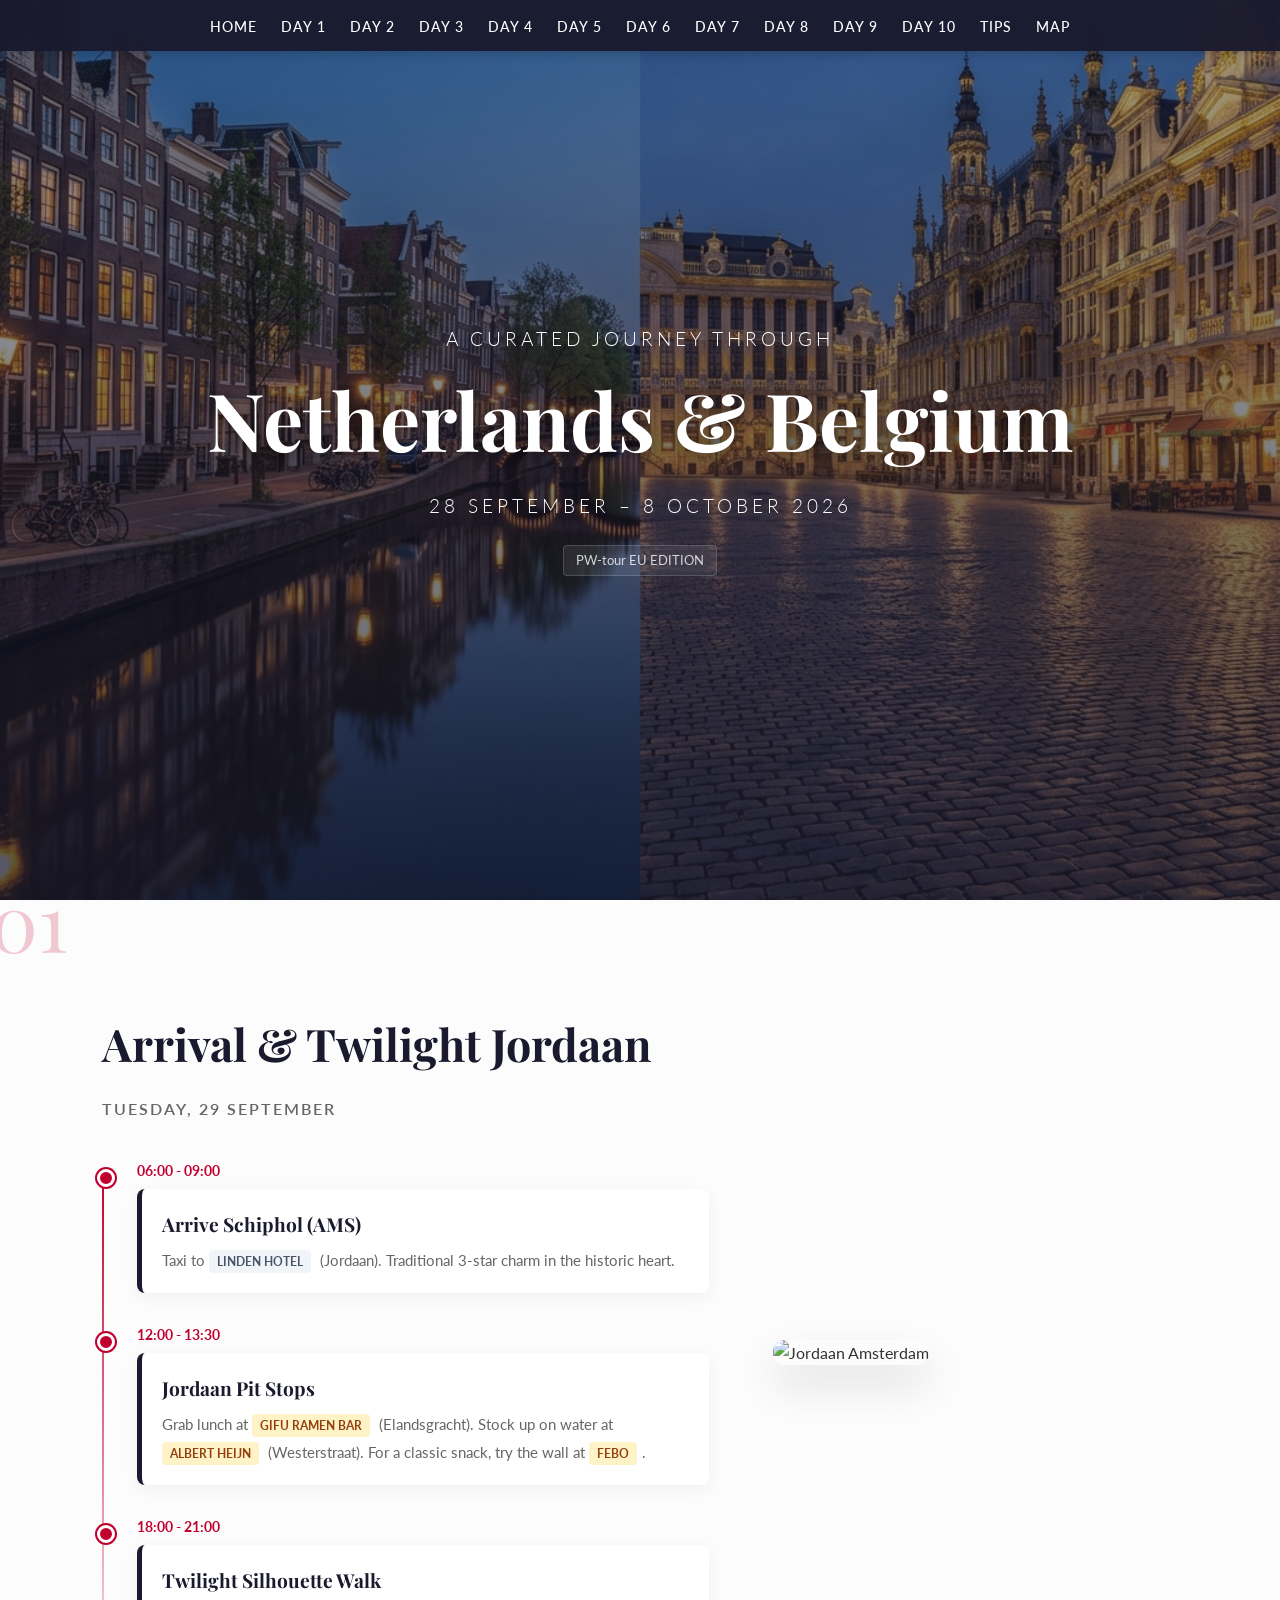
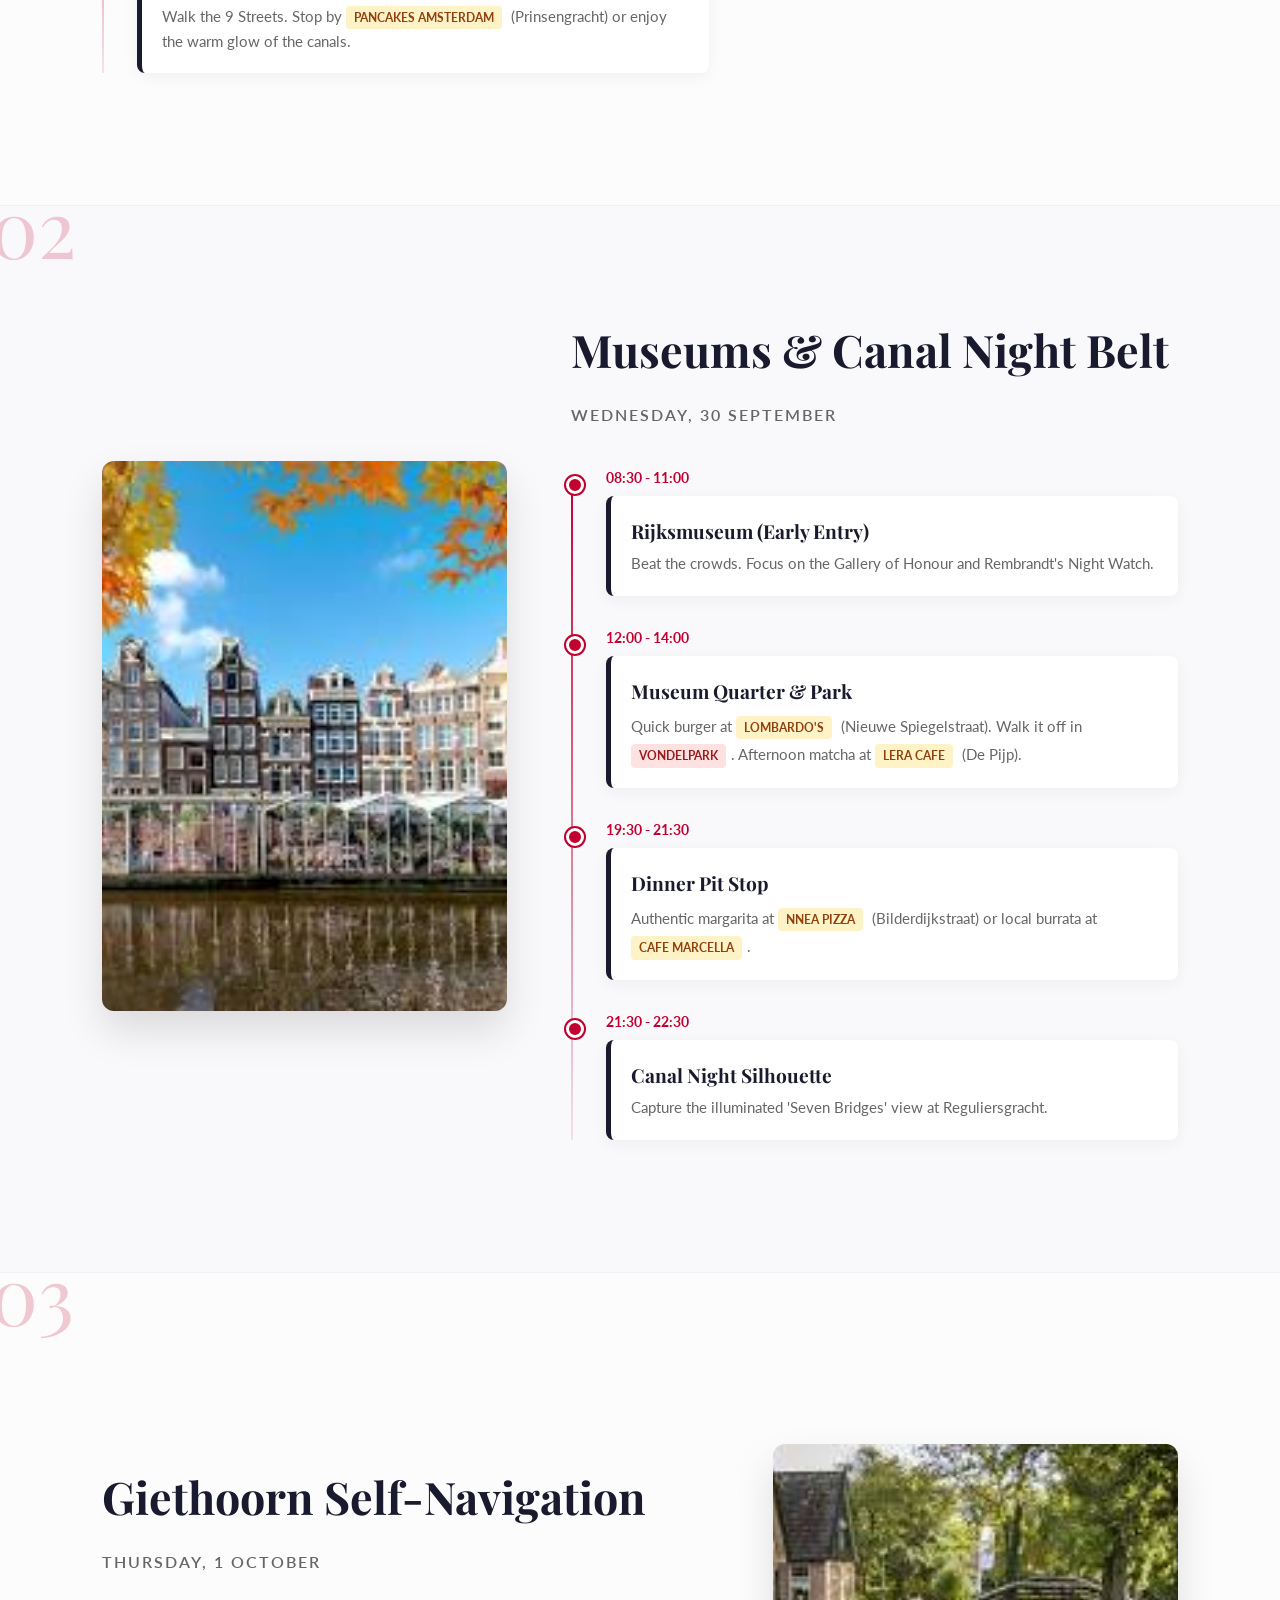
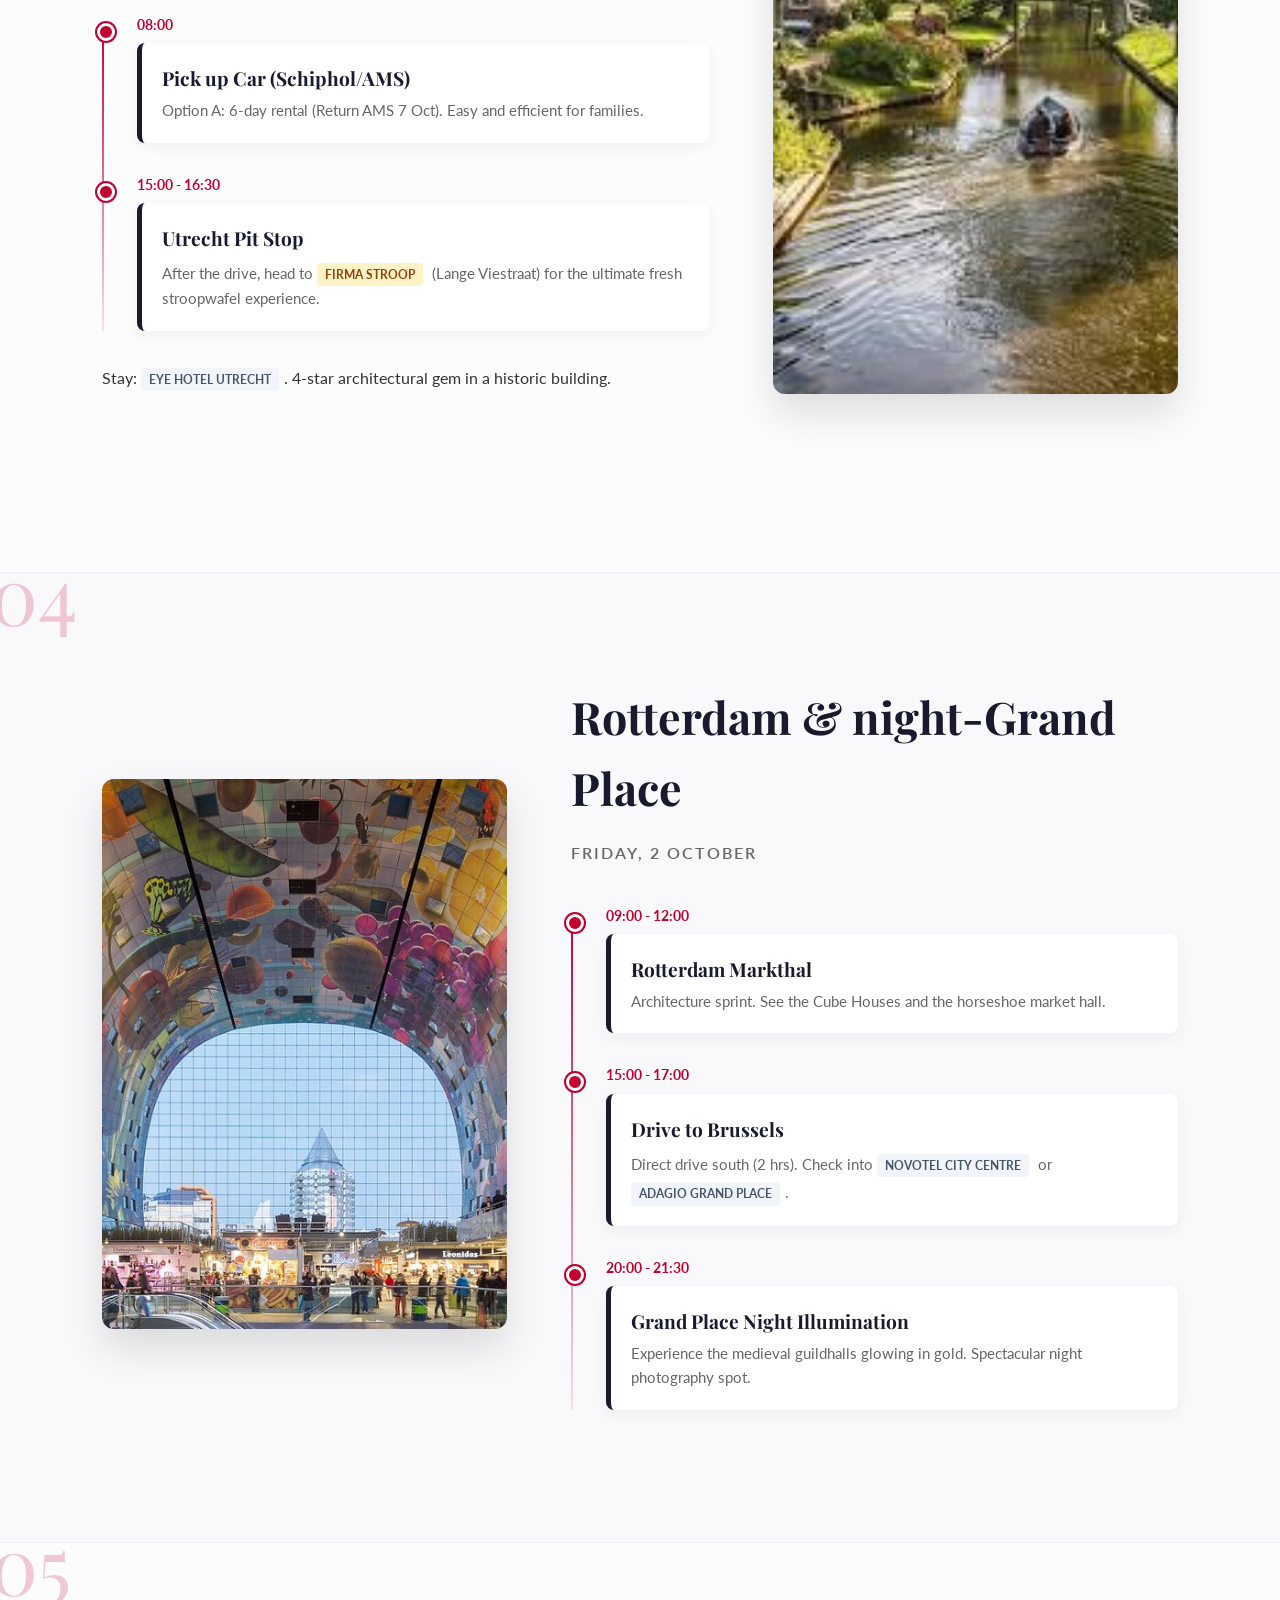
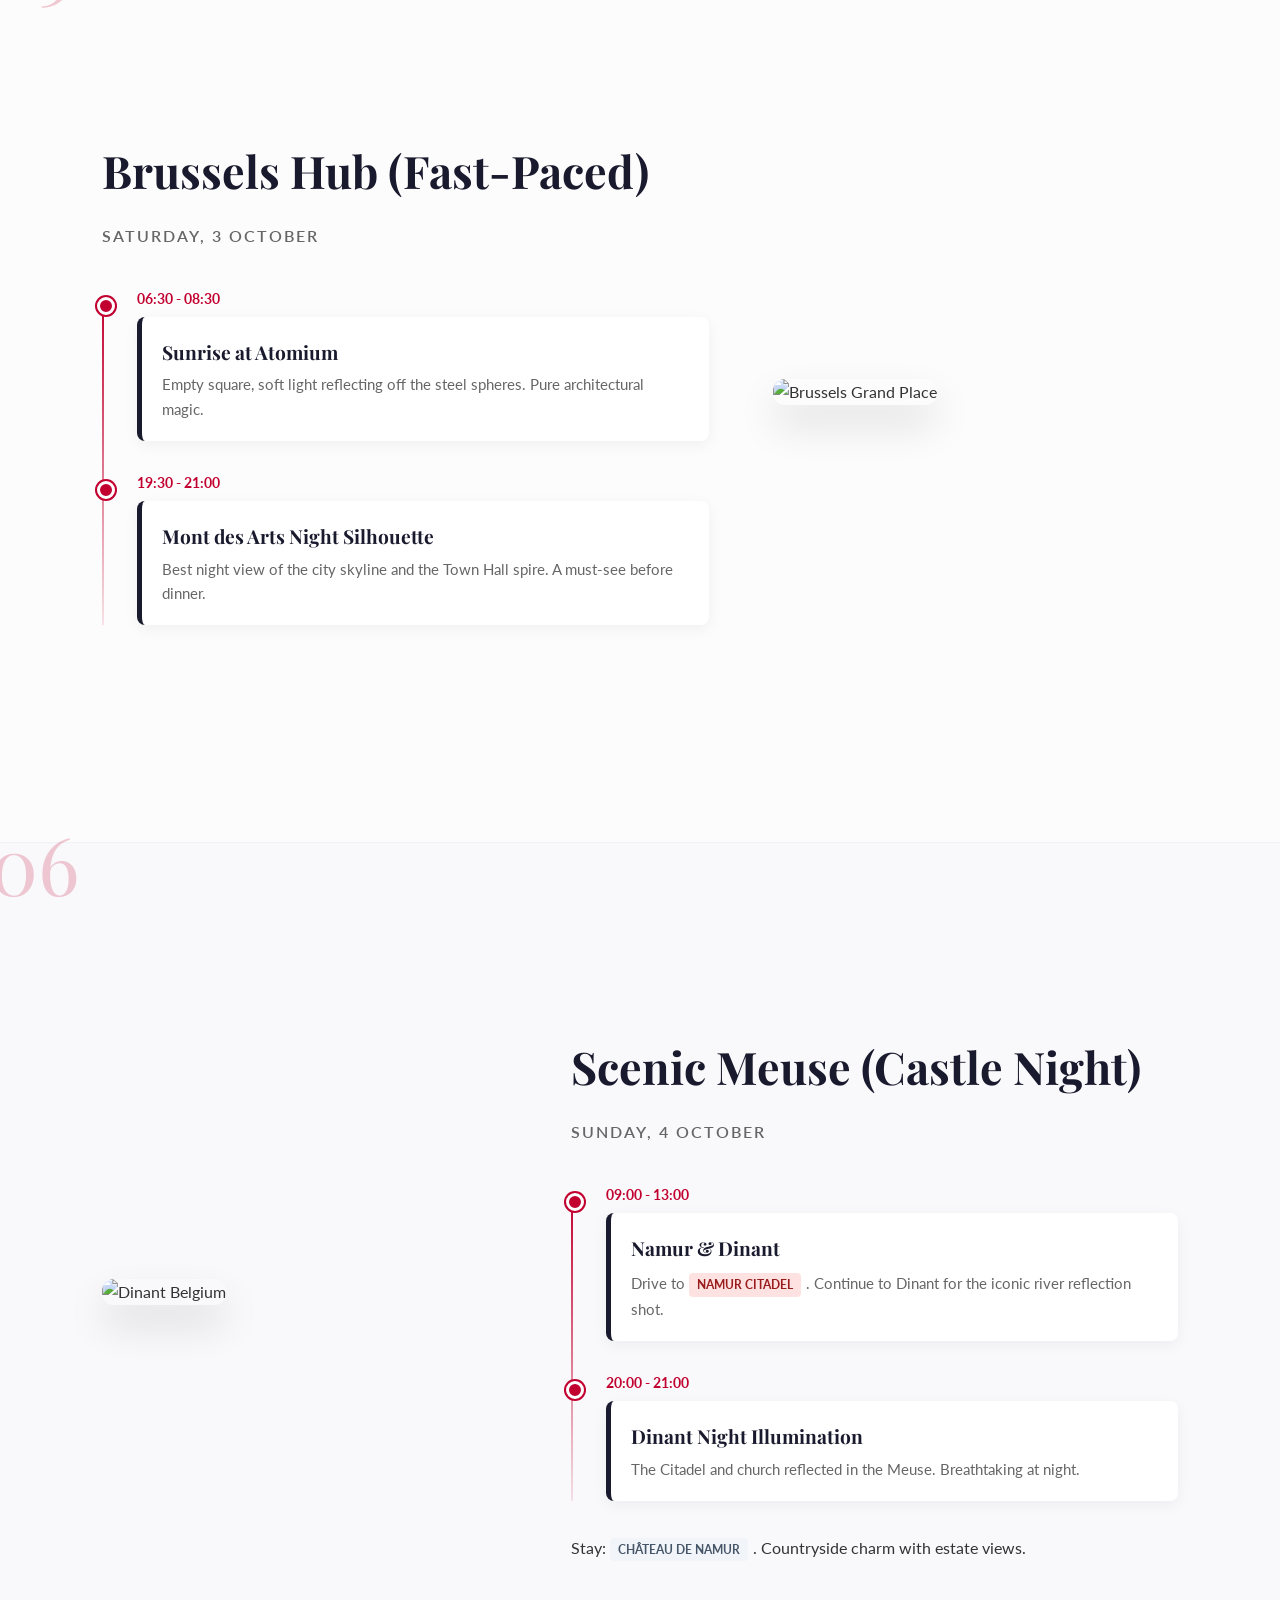
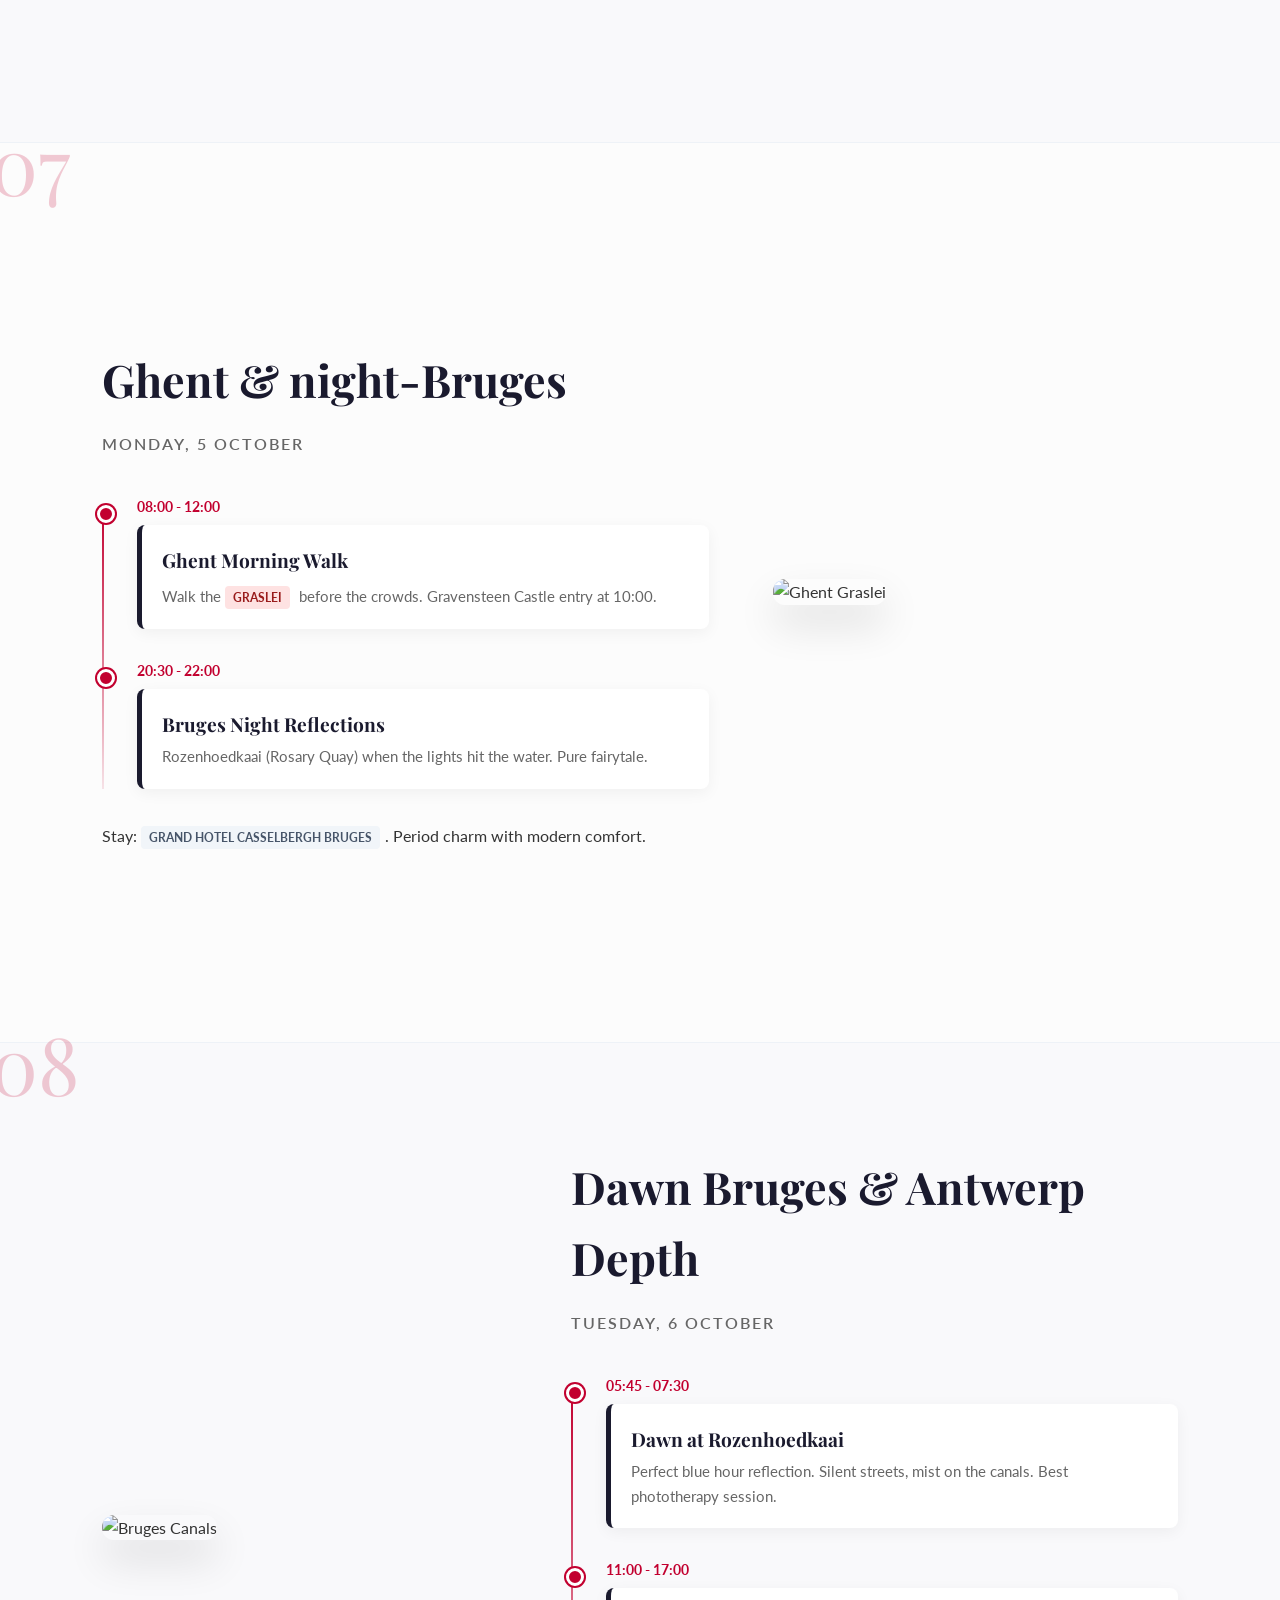
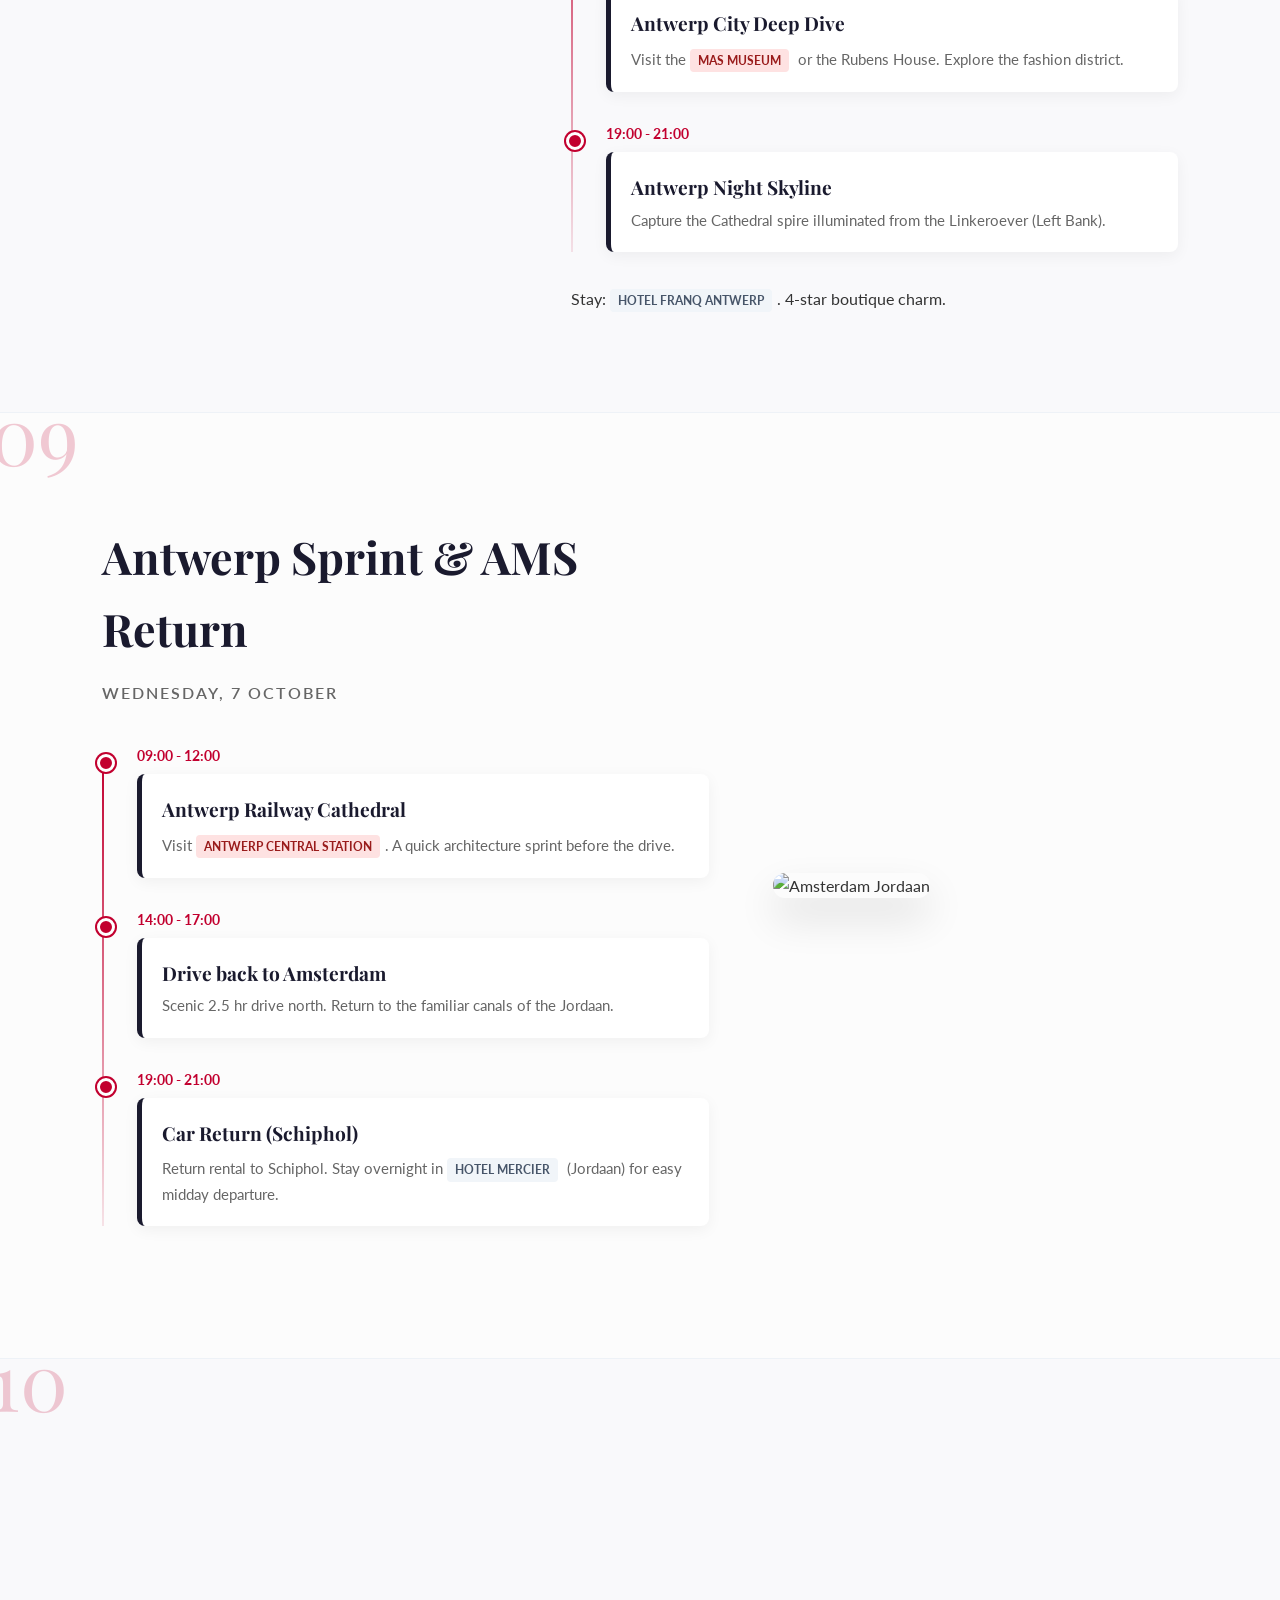
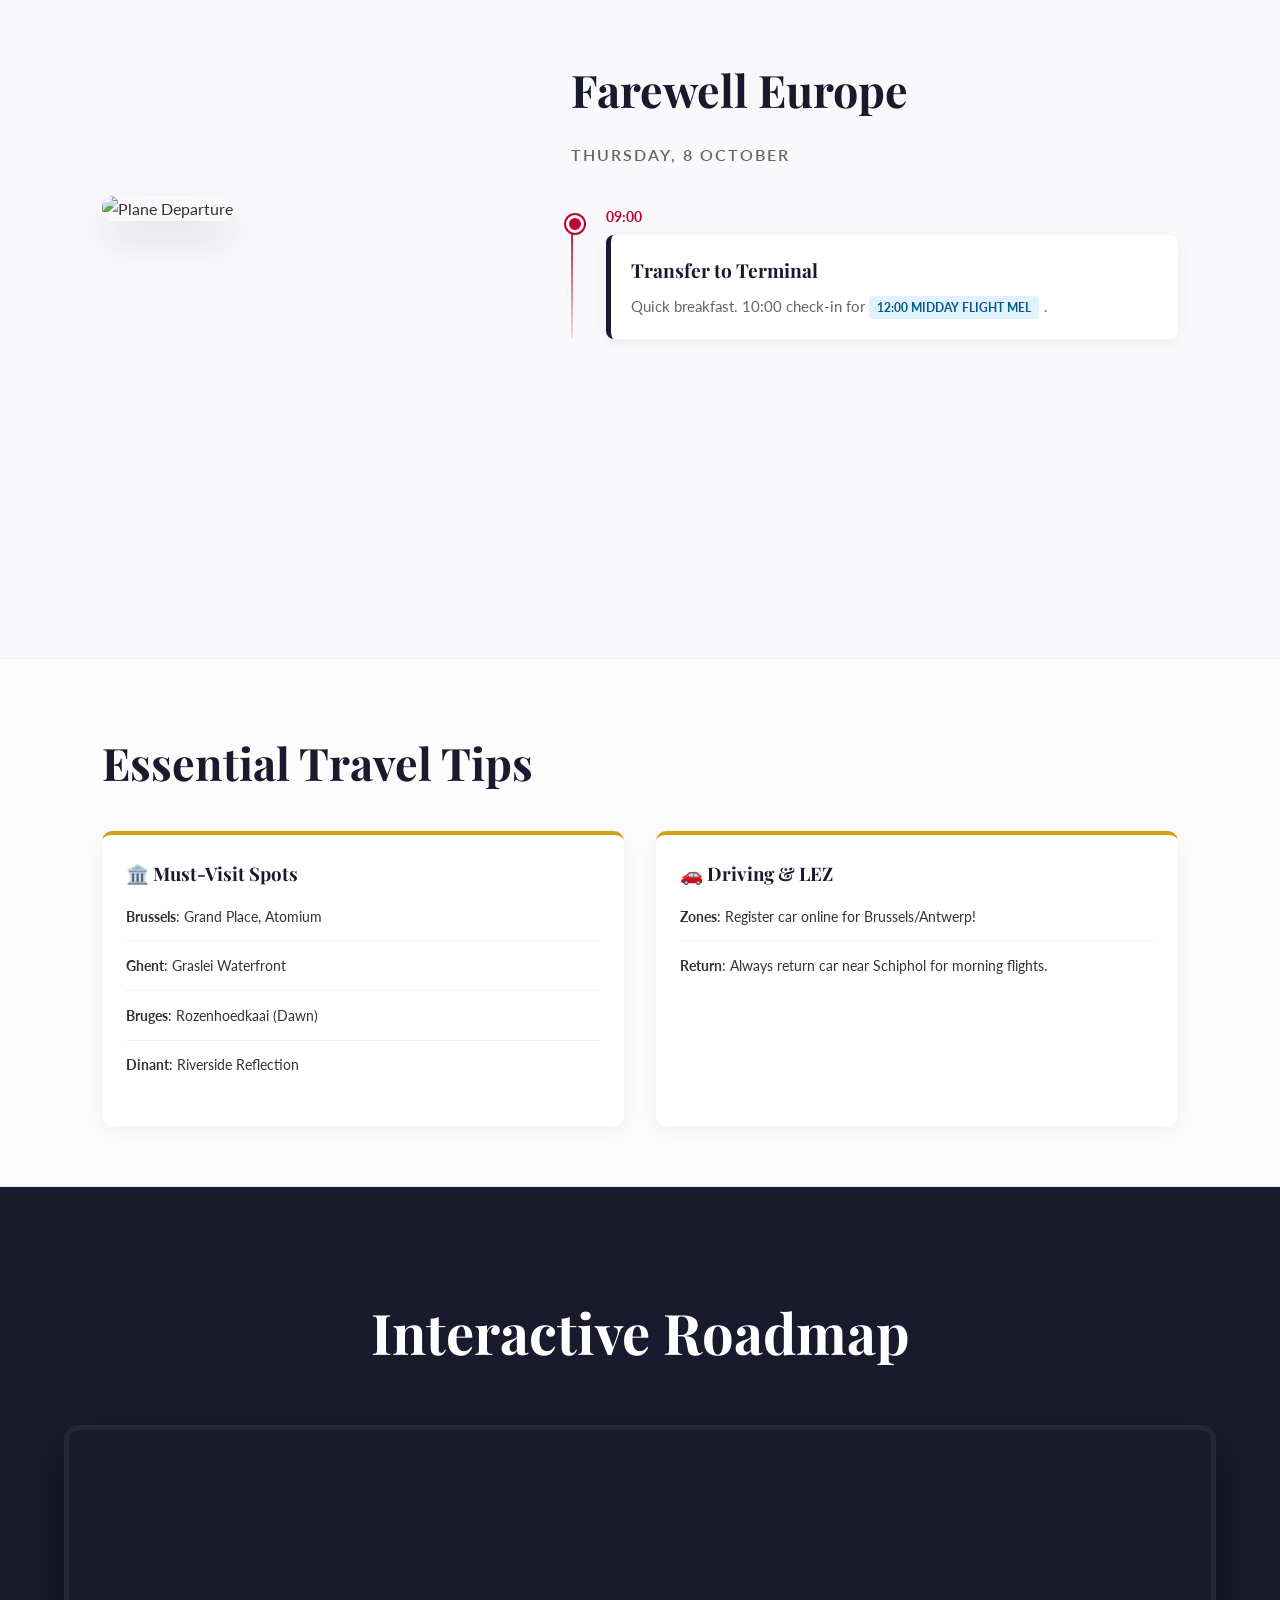
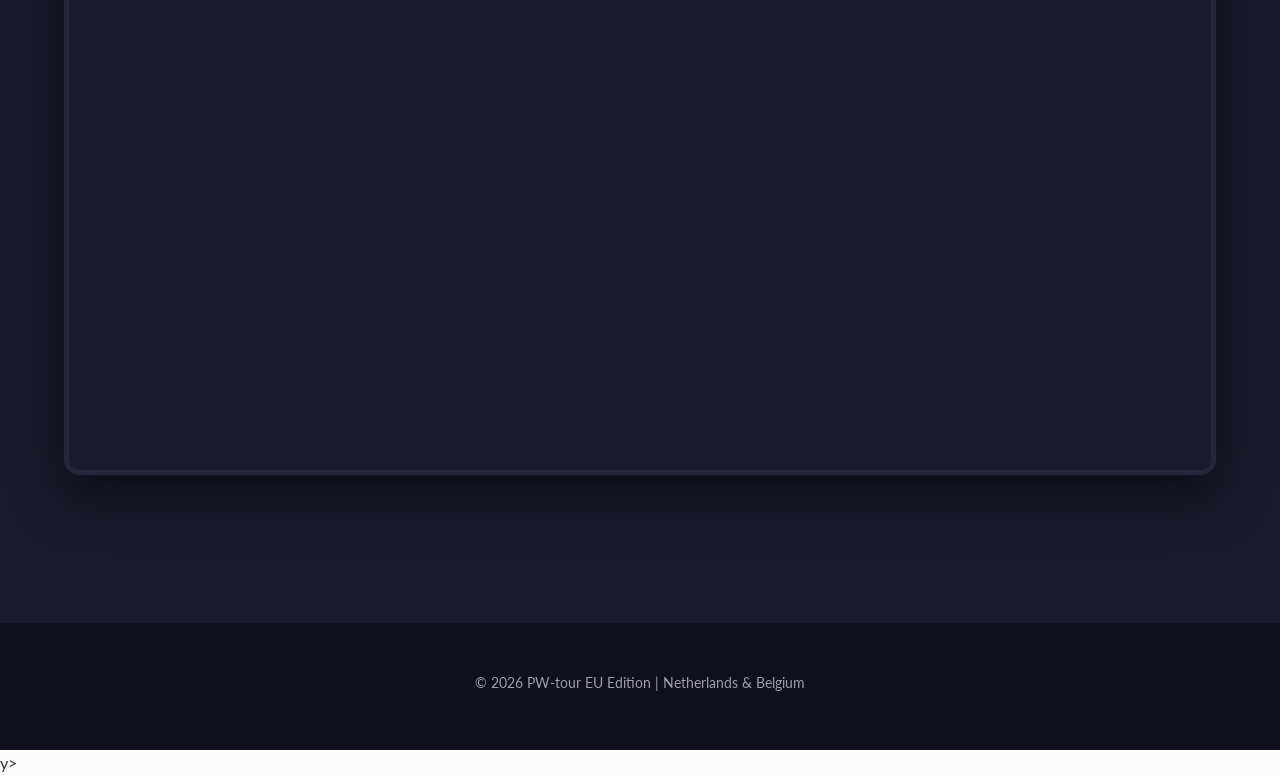
==== commit 4820b5d7: "Finalise Netherlands & Belgium Tour itinerary_v3" ====
--- a/index.html
+++ b/index.html
@@ -215,7 +215,7 @@
             </div>
         </div>
         <div class="day-hero-image">
-            <img src="https://images.unsplash.com/photo-1595166668700-1c0993952f97?ixlib=rb-4.0.3&auto=format&fit=crop&w=1200" alt="Brussels Grand Place">
+            <img src="https://upload.wikimedia.org/wikipedia/commons/thumb/d/d1/Grand_Place_Brussels_2015.jpg/1200px-Grand_Place_Brussels_2015.jpg" alt="Brussels Grand Place">
         </div>
     </section>
 
@@ -245,7 +245,7 @@
             <p>Stay: <span class="badge badge-hotel">Château de Namur</span>. Countryside charm with estate views.</p>
         </div>
         <div class="day-hero-image">
-            <img src="https://images.unsplash.com/photo-1596482150392-f0464f191f6d?ixlib=rb-4.0.3&auto=format&fit=crop&w=1200" alt="Dinant Belgium">
+            <img src="https://upload.wikimedia.org/wikipedia/commons/thumb/f/f6/Dinant_Meuse_River.jpg/1200px-Dinant_Meuse_River.jpg" alt="Dinant Belgium">
         </div>
     </section>
 
@@ -275,7 +275,7 @@
             <p>Stay: <span class="badge badge-hotel">Grand Hotel Casselbergh Bruges</span>. Period charm with modern comfort.</p>
         </div>
         <div class="day-hero-image">
-            <img src="https://images.unsplash.com/photo-1522864152504-20a67cfbb08b?ixlib=rb-4.0.3&auto=format&fit=crop&w=1200" alt="Ghent Graslei">
+            <img src="https://upload.wikimedia.org/wikipedia/commons/thumb/1/1a/Gent_Graslei_night.jpg/1200px-Gent_Graslei_night.jpg" alt="Ghent Graslei">
         </div>
     </section>
 
@@ -283,7 +283,7 @@
     <section id="day8" class="day-section">
         <div class="day-content">
             <div class="day-number">08</div>
-            <h2 class="day-title">Dawn Bruges & Antwerp Sprint</h2>
+            <h2 class="day-title">Dawn Bruges & Antwerp Depth</h2>
             <p class="day-date">Tuesday, 6 October</p>
 
             <div class="timeline">
@@ -295,43 +295,47 @@
                     </div>
                 </div>
                 <div class="time-slot">
-                    <div class="time">11:00 - 14:00</div>
+                    <div class="time">11:00 - 17:00</div>
+                    <div class="activity">
+                        <strong>Antwerp City Deep Dive</strong>
+                        <p>Visit the <span class="badge badge-attraction">MAS Museum</span> or the Rubens House. Explore the fashion district.</p>
+                    </div>
+                </div>
+                <div class="time-slot">
+                    <div class="time">19:00 - 21:00</div>
+                    <div class="activity">
+                        <strong>Antwerp Night Skyline</strong>
+                        <p>Capture the Cathedral spire illuminated from the Linkeroever (Left Bank).</p>
+                    </div>
+                </div>
+            </div>
+            <p>Stay: <span class="badge badge-hotel">Hotel Franq Antwerp</span>. 4-star boutique charm.</p>
+        </div>
+        <div class="day-hero-image">
+            <img src="https://upload.wikimedia.org/wikipedia/commons/thumb/2/2a/Brugge_Canal.jpg/1200px-Brugge_Canal.jpg" alt="Bruges Canals">
+        </div>
+    </section>
+
+    <!-- Day 9 -->
+    <section id="day9" class="day-section">
+        <div class="day-content">
+            <div class="day-number">09</div>
+            <h2 class="day-title">Antwerp Sprint & AMS Return</h2>
+            <p class="day-date">Wednesday, 7 October</p>
+
+            <div class="timeline">
+                <div class="time-slot">
+                    <div class="time">09:00 - 12:00</div>
                     <div class="activity">
                         <strong>Antwerp Railway Cathedral</strong>
-                        <p>Focus on <span class="badge badge-attraction">Antwerp Central Station</span>. A quick architecture sprint before the final drive.</p>
-                    </div>
-                </div>
-                <div class="time-slot">
-                    <div class="time">17:00 - 20:00</div>
+                        <p>Visit <span class="badge badge-attraction">Antwerp Central Station</span>. A quick architecture sprint before the drive.</p>
+                    </div>
+                </div>
+                <div class="time-slot">
+                    <div class="time">14:00 - 17:00</div>
                     <div class="activity">
                         <strong>Drive back to Amsterdam</strong>
-                        <p>Safe return drive (2.5 hrs). Check into <span class="badge badge-hotel">Hotel Mercier</span> (Jordaan).</p>
-                    </div>
-                </div>
-            </div>
-        </div>
-        <div class="day-hero-image">
-            <img src="https://images.unsplash.com/photo-1512100356956-c4087c5f420e?ixlib=rb-4.0.3&auto=format&fit=crop&w=1200" alt="Bruges Canals">
-        </div>
-    </section    <!-- Day 9 -->
-    <section id="day9" class="day-section">
-        <div class="day-content">
-            <div class="day-number">09</div>
-            <h2 class="day-title">AMS Final Prep</h2>
-            <p class="day-date">Wednesday, 7 October</p>
-
-                <div class="time-slot">
-                    <div class="time">11:00 - 14:30</div>
-                    <div class="activity">
-                        <strong>Old Center Bucket List</strong>
-                        <p>Sample the famous <span class="badge badge-food">Fabel Friet</span> (Runstraat) and queue for the legendary chocolate cookies at <span class="badge badge-food">Van Stapele</span>. Quick pasta at <span class="badge badge-food">Harry's Amsterdam</span>.</p>
-                    </div>
-                </div>
-                <div class="time-slot">
-                    <div class="time">15:00 - 17:00</div>
-                    <div class="activity">
-                        <strong>Rembrandt District</strong>
-                        <p>Coffee at <span class="badge badge-food">Rembrandt Corner</span> (Jodenbreestraat) after visiting the Rembrandt House.</p>
+                        <p>Scenic 2.5 hr drive north. Return to the familiar canals of the Jordaan.</p>
                     </div>
                 </div>
                 <div class="time-slot">
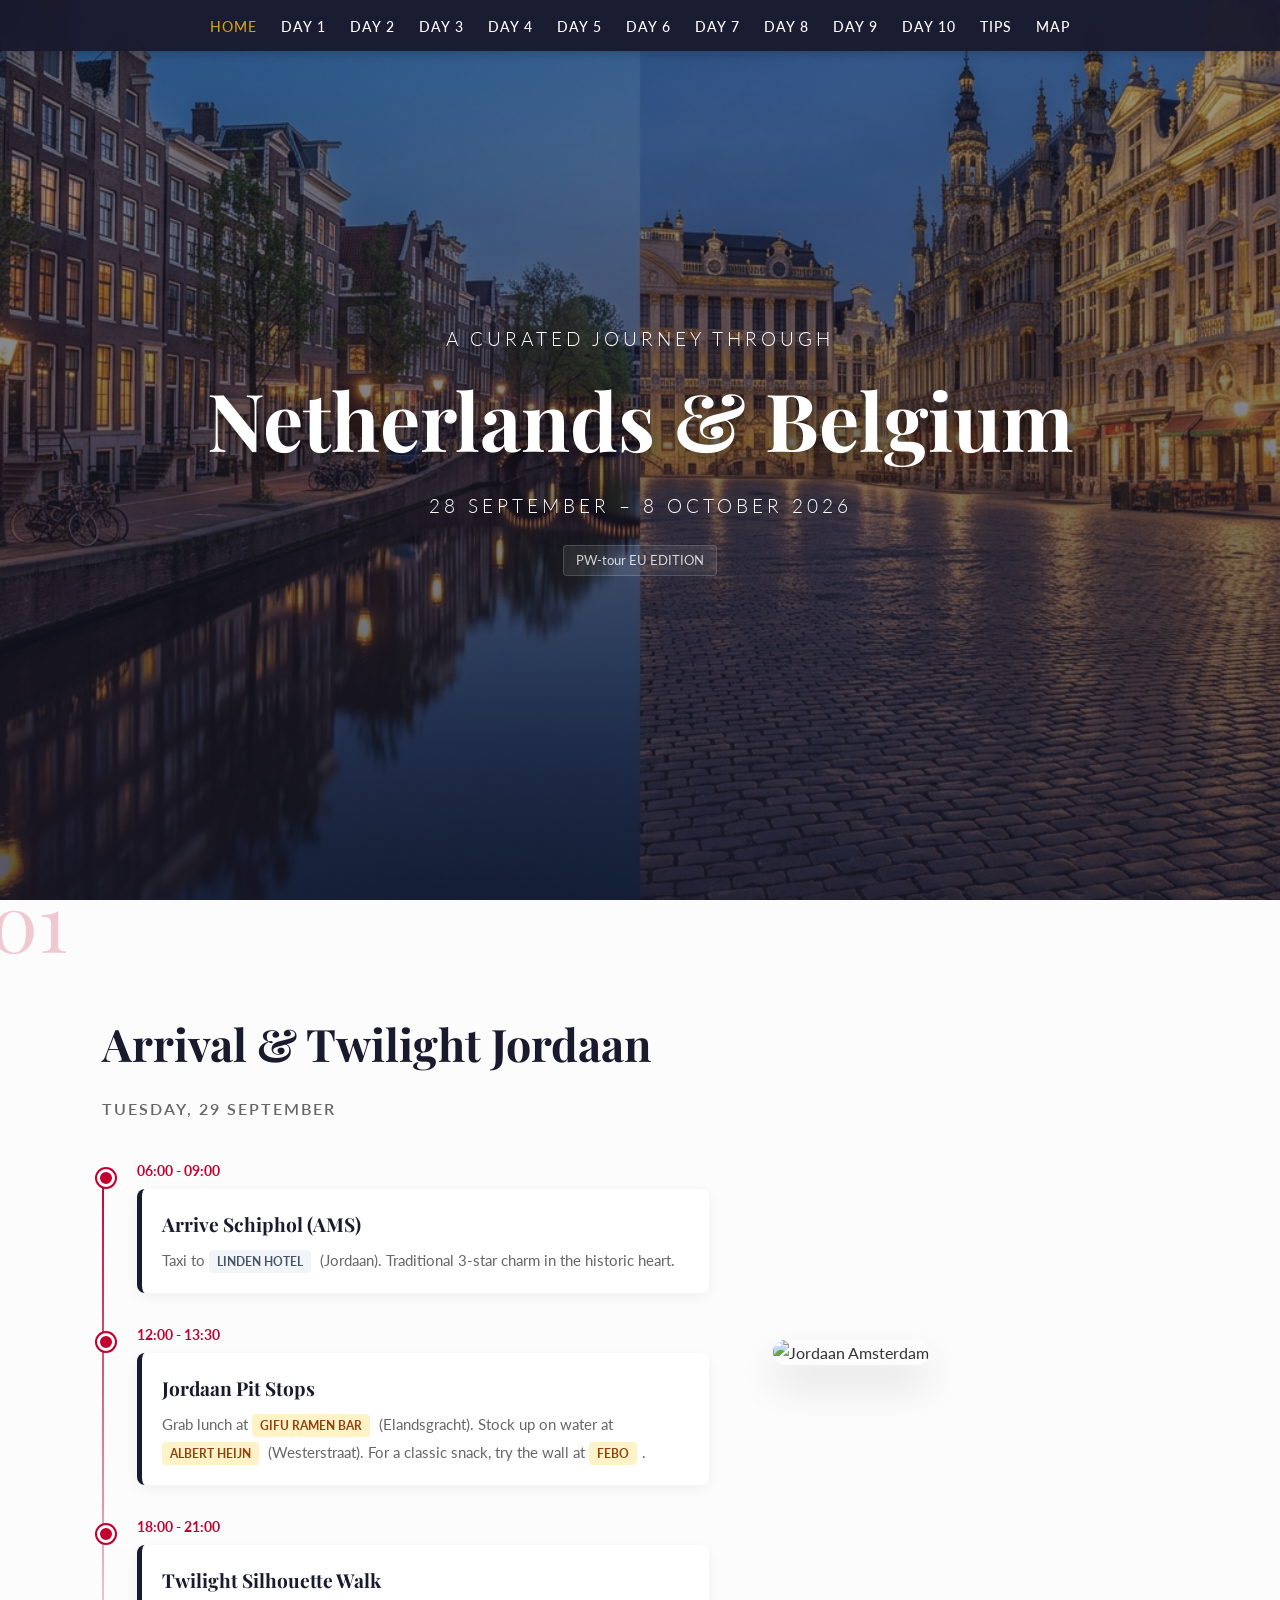
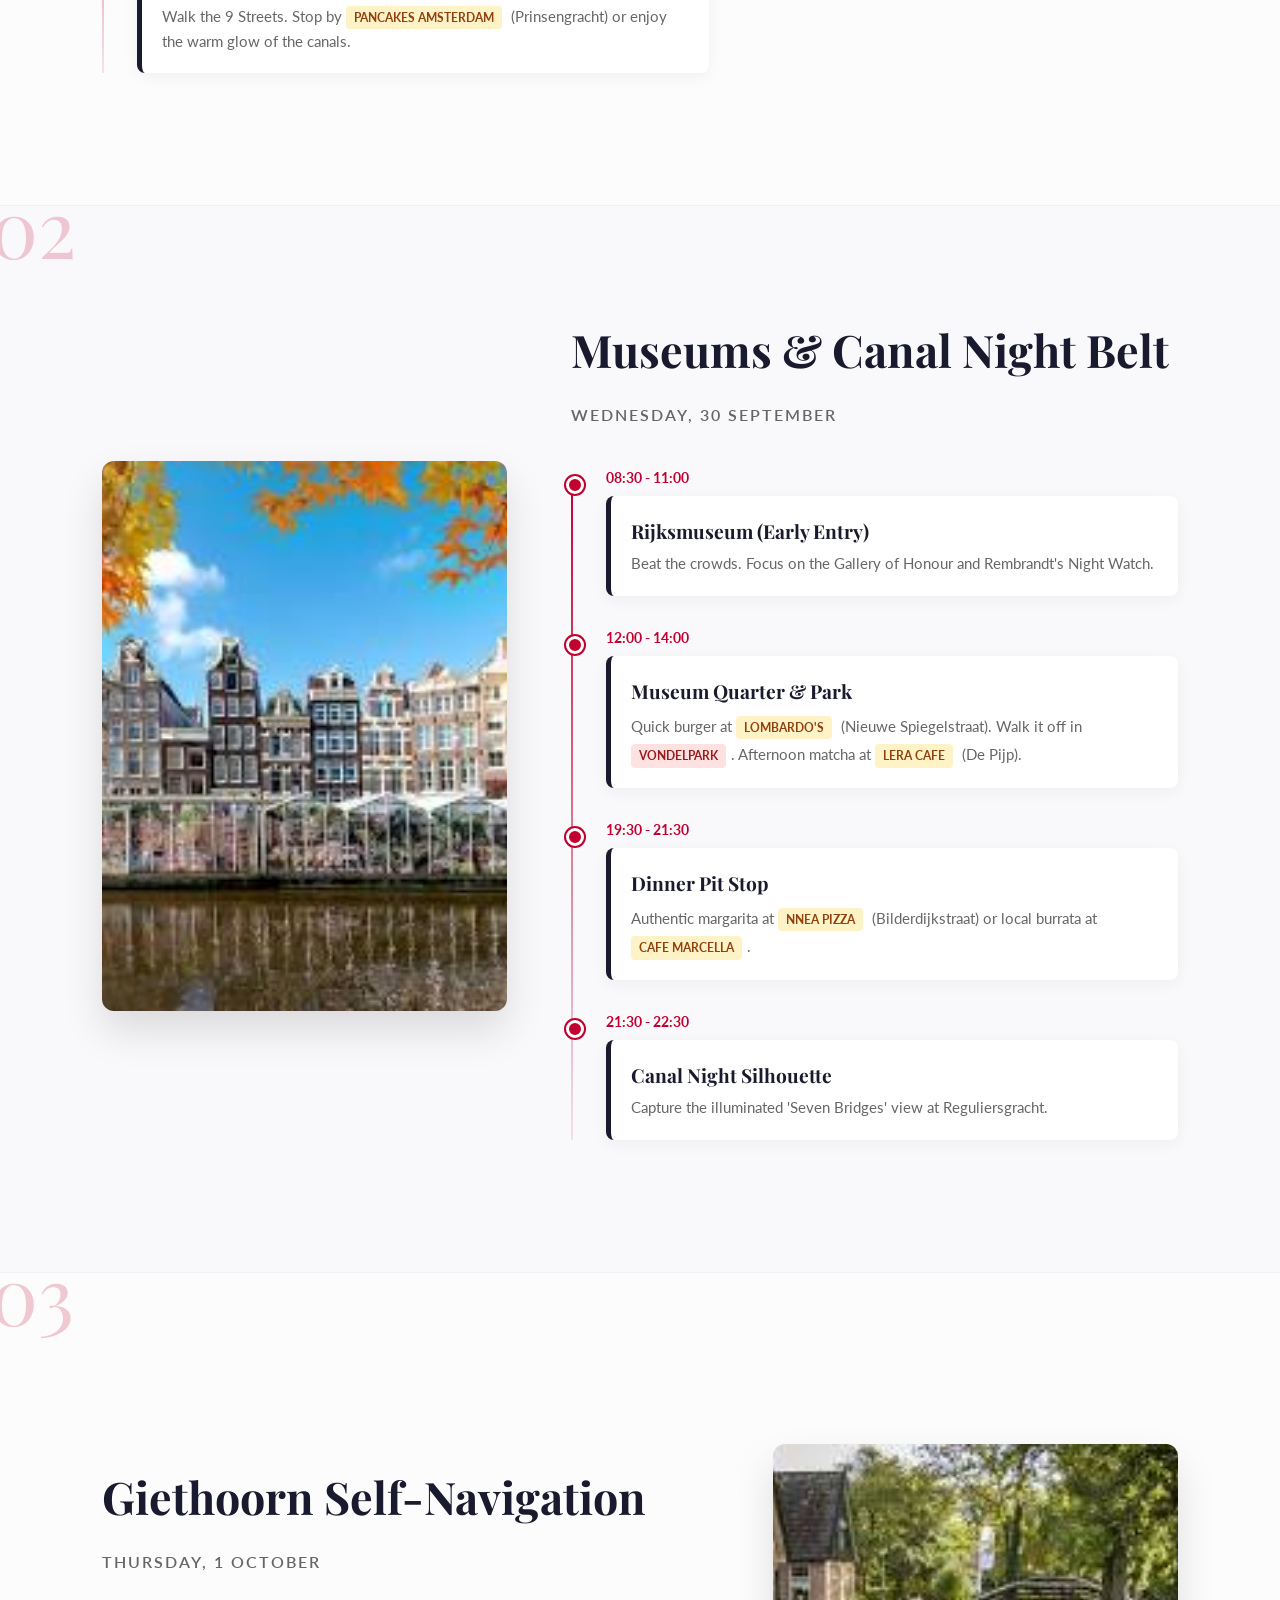
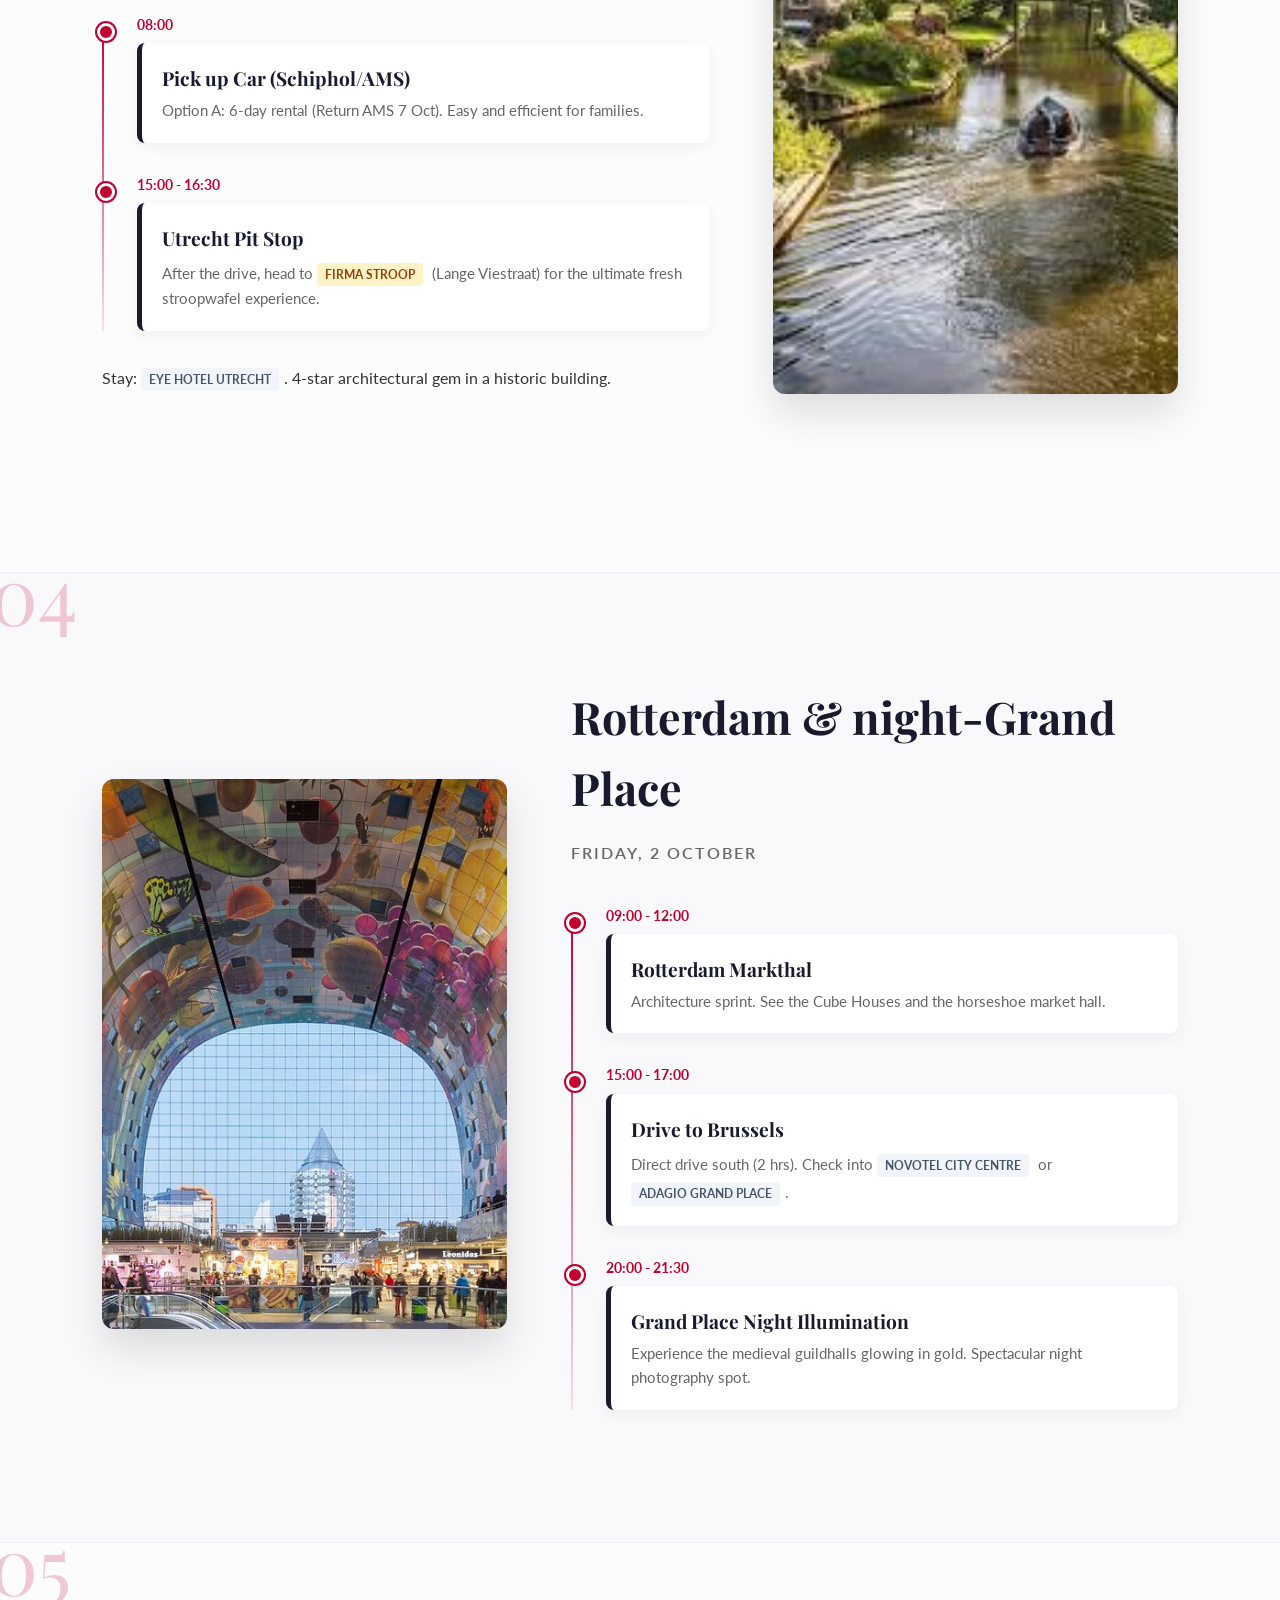
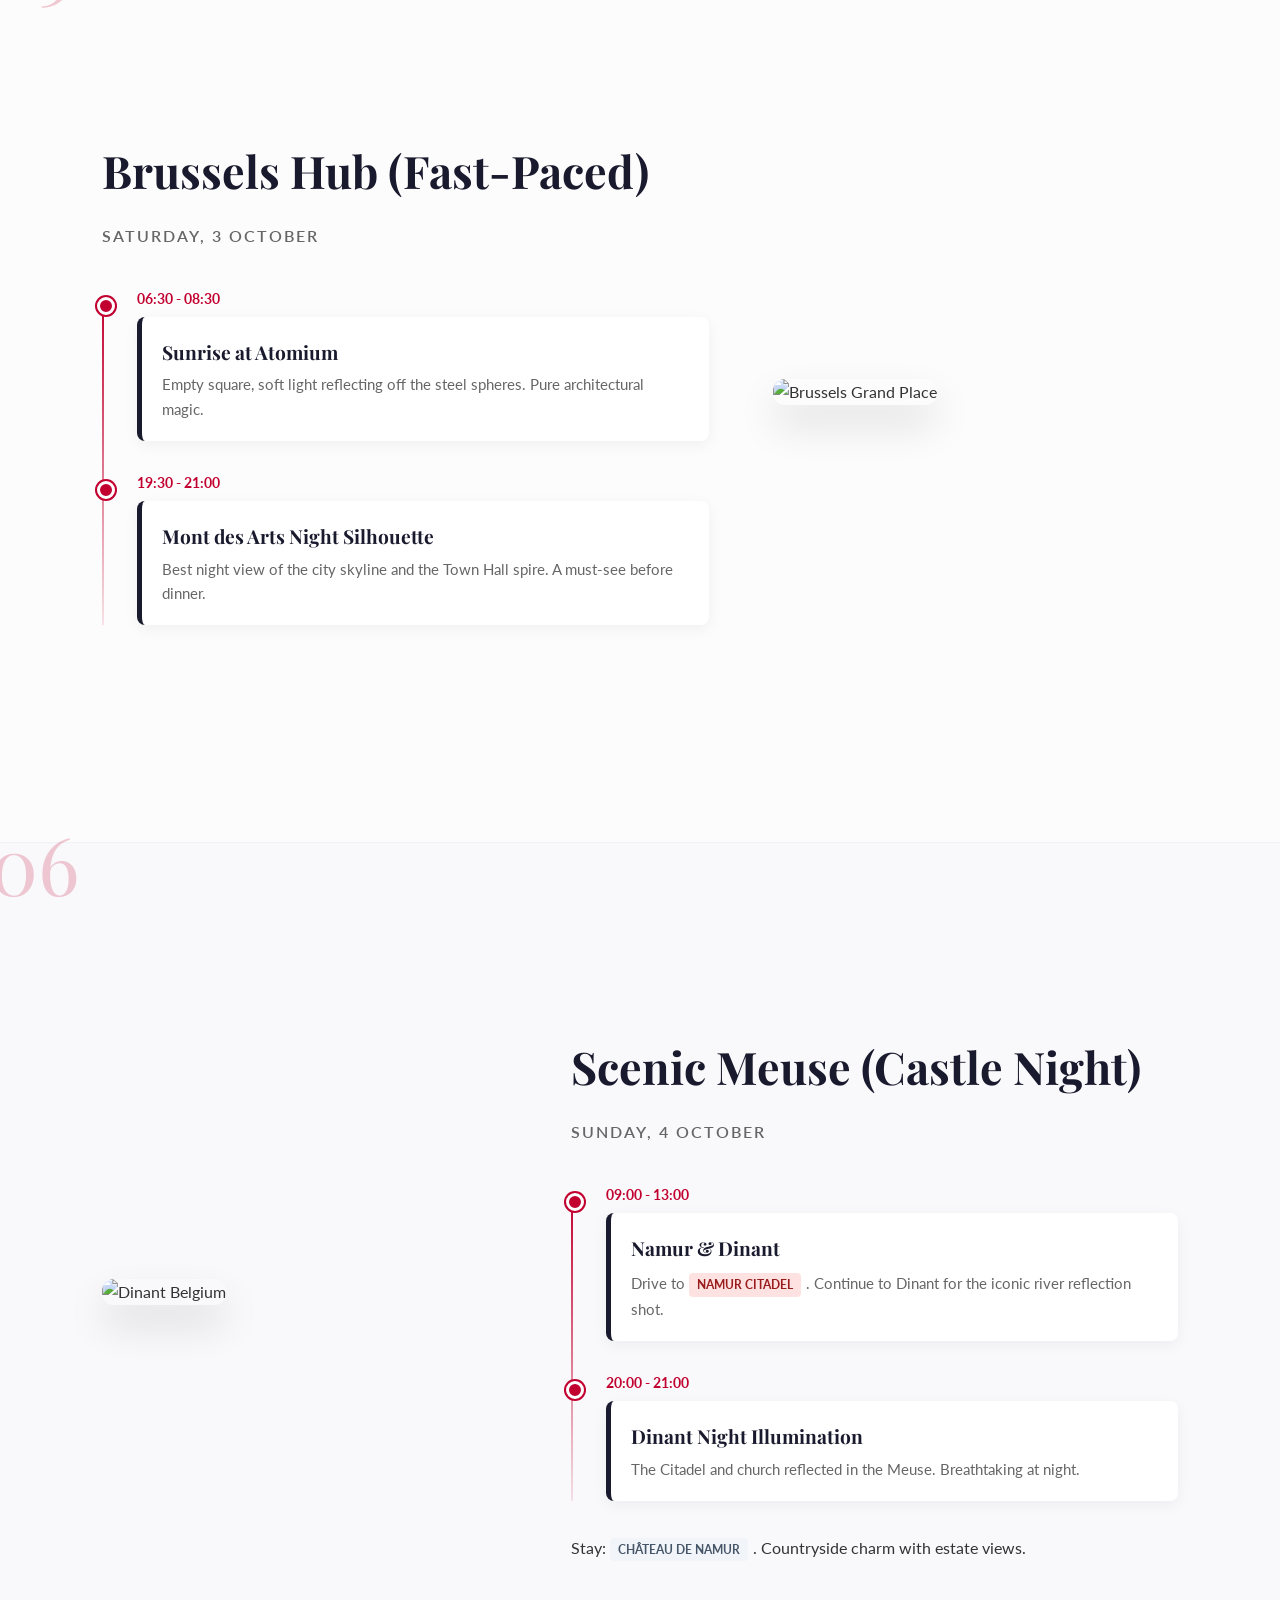
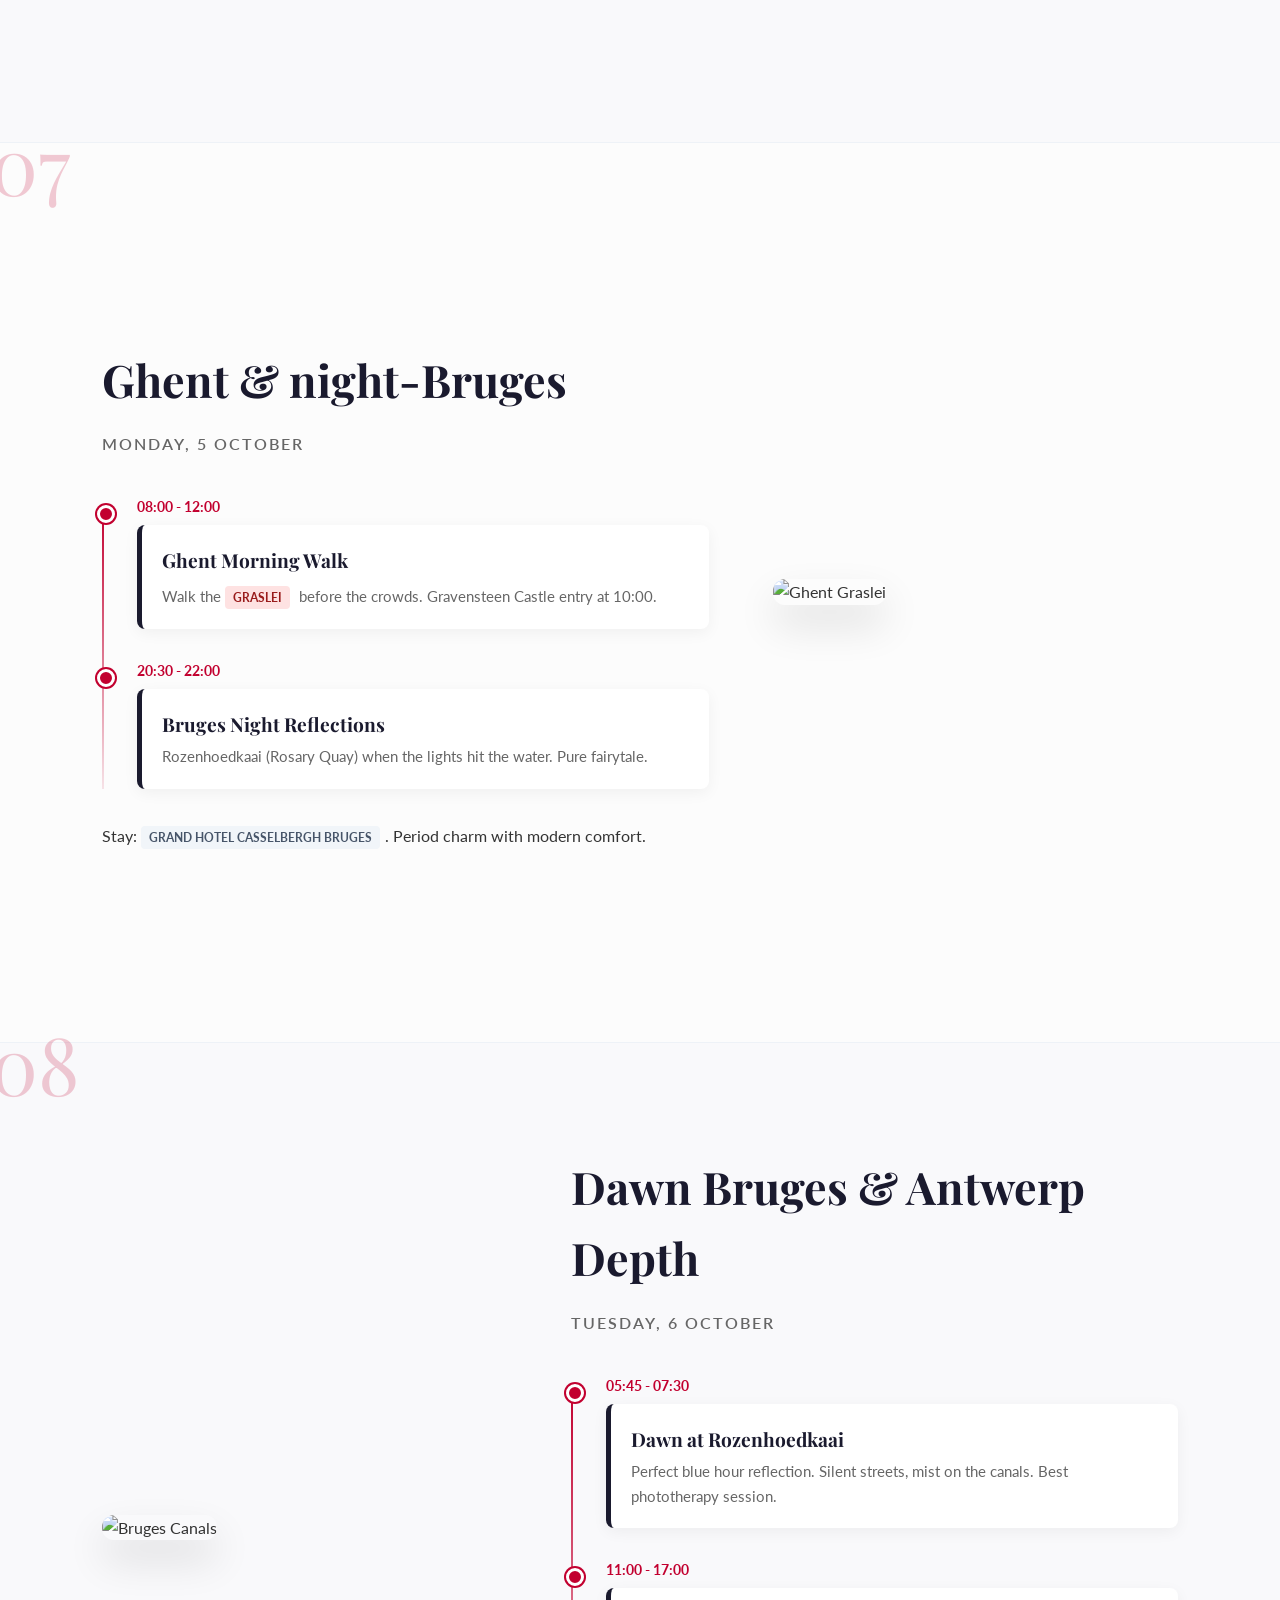
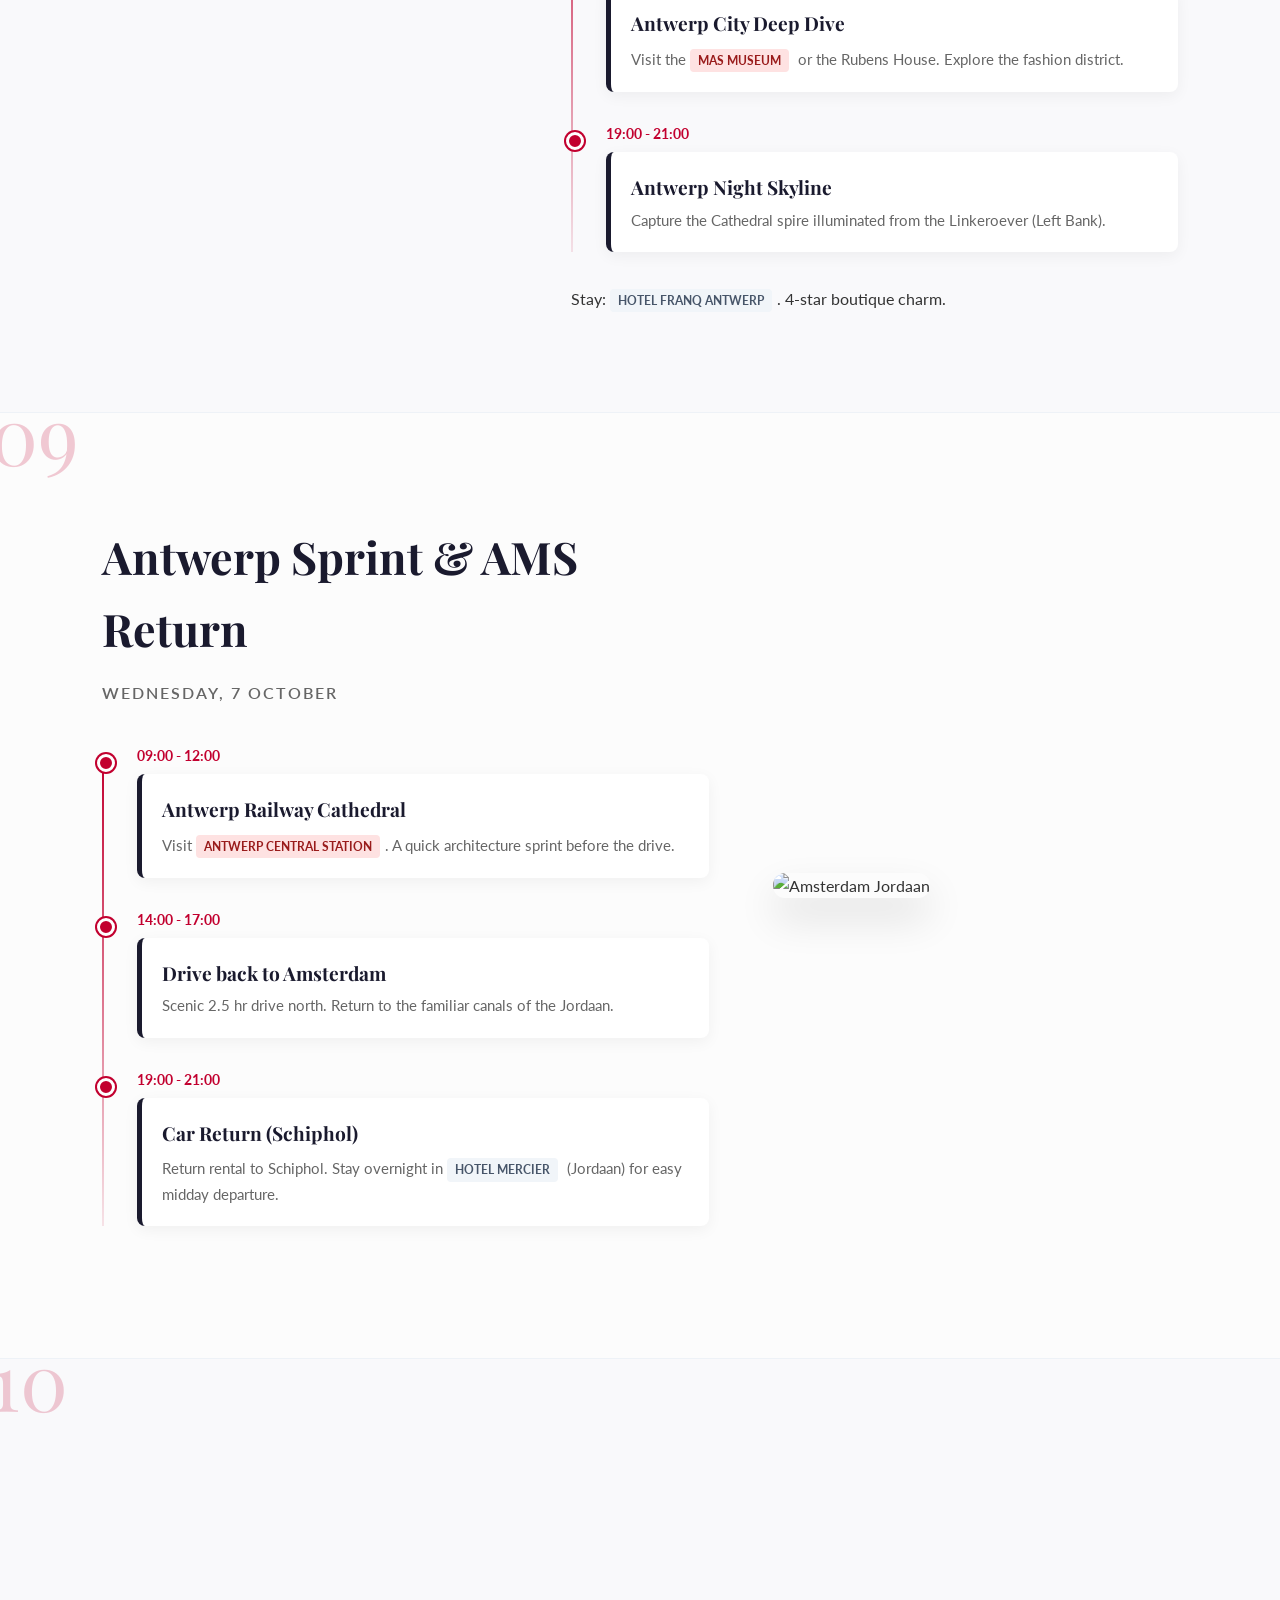
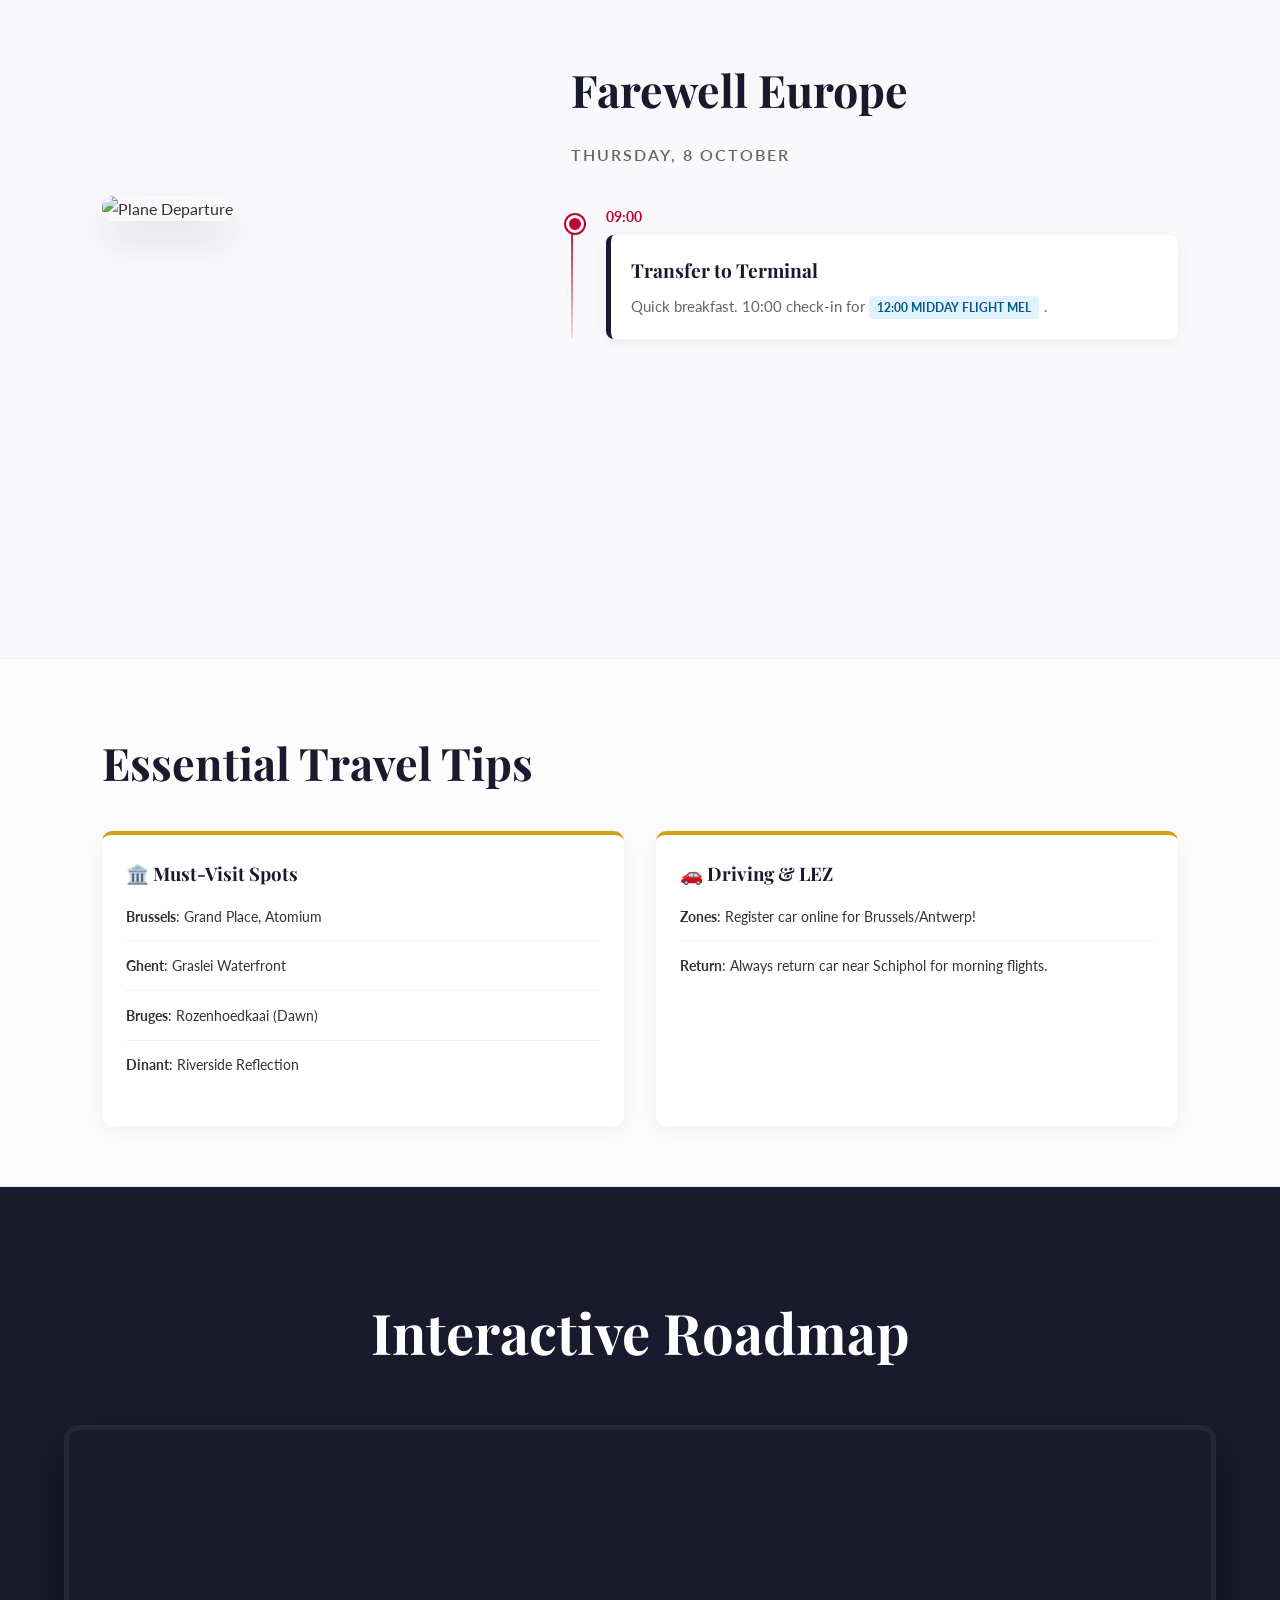
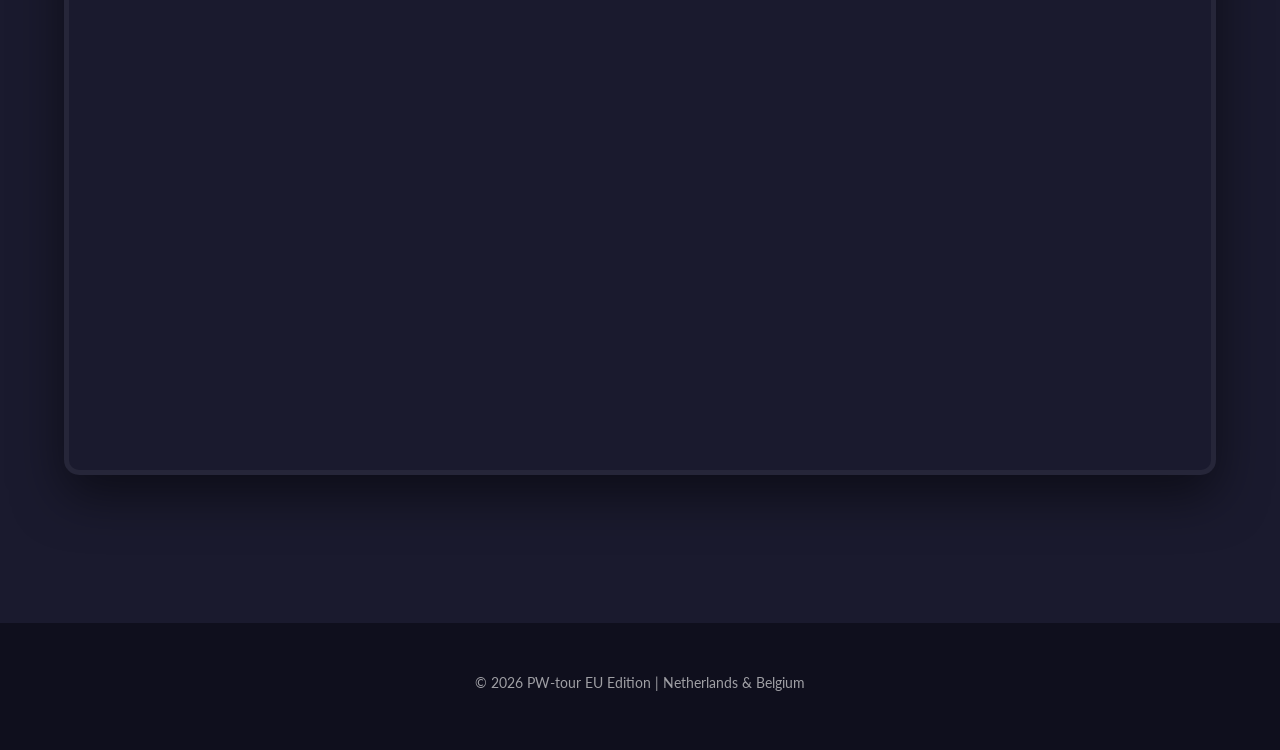
==== commit 15acdbdd: "Finalise Netherlands & Belgium Tour itinerary_v3" ====
--- a/index.html
+++ b/index.html
@@ -215,7 +215,7 @@
             </div>
         </div>
         <div class="day-hero-image">
-            <img src="https://upload.wikimedia.org/wikipedia/commons/thumb/d/d1/Grand_Place_Brussels_2015.jpg/1200px-Grand_Place_Brussels_2015.jpg" alt="Brussels Grand Place">
+            <img src="https://images.unsplash.com/photo-1595166668700-1c0993952f97?ixlib=rb-4.0.3&auto=format&fit=crop&w=1200&q=80" alt="Brussels Grand Place">
         </div>
     </section>
 
@@ -245,7 +245,7 @@
             <p>Stay: <span class="badge badge-hotel">Château de Namur</span>. Countryside charm with estate views.</p>
         </div>
         <div class="day-hero-image">
-            <img src="https://upload.wikimedia.org/wikipedia/commons/thumb/f/f6/Dinant_Meuse_River.jpg/1200px-Dinant_Meuse_River.jpg" alt="Dinant Belgium">
+            <img src="https://images.unsplash.com/photo-1596482150392-f0464f191f6d?ixlib=rb-4.0.3&auto=format&fit=crop&w=1200&q=80" alt="Dinant Belgium">
         </div>
     </section>
 
@@ -275,7 +275,7 @@
             <p>Stay: <span class="badge badge-hotel">Grand Hotel Casselbergh Bruges</span>. Period charm with modern comfort.</p>
         </div>
         <div class="day-hero-image">
-            <img src="https://upload.wikimedia.org/wikipedia/commons/thumb/1/1a/Gent_Graslei_night.jpg/1200px-Gent_Graslei_night.jpg" alt="Ghent Graslei">
+            <img src="https://images.unsplash.com/photo-1522864152504-20a67cfbb08b?ixlib=rb-4.0.3&auto=format&fit=crop&w=1200&q=80" alt="Ghent Graslei">
         </div>
     </section>
 
@@ -312,7 +312,7 @@
             <p>Stay: <span class="badge badge-hotel">Hotel Franq Antwerp</span>. 4-star boutique charm.</p>
         </div>
         <div class="day-hero-image">
-            <img src="https://upload.wikimedia.org/wikipedia/commons/thumb/2/2a/Brugge_Canal.jpg/1200px-Brugge_Canal.jpg" alt="Bruges Canals">
+            <img src="https://images.unsplash.com/photo-1512100356956-c4087c5f420e?ixlib=rb-4.0.3&auto=format&fit=crop&w=1200" alt="Bruges Canals">
         </div>
     </section>
 
@@ -417,6 +417,6 @@
 </body>
 
 </html>
-y>
+
 
 </html>
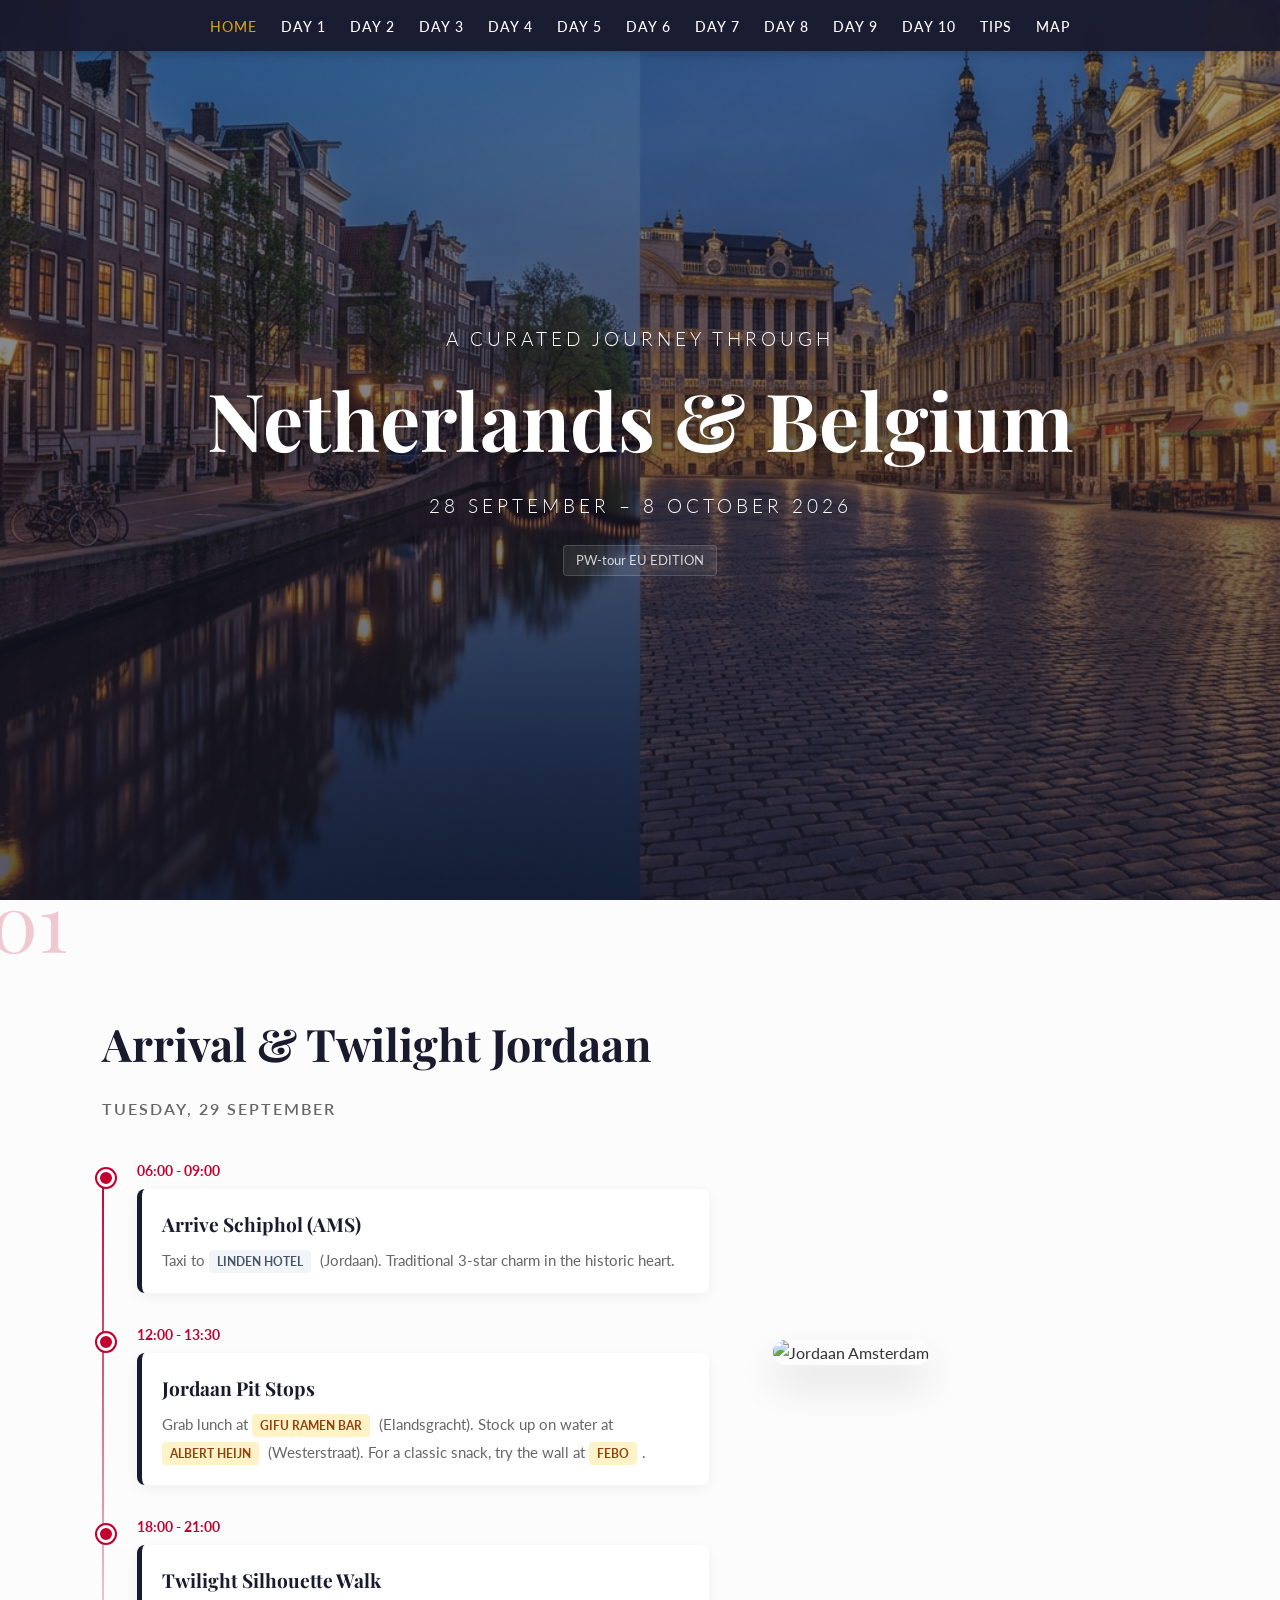
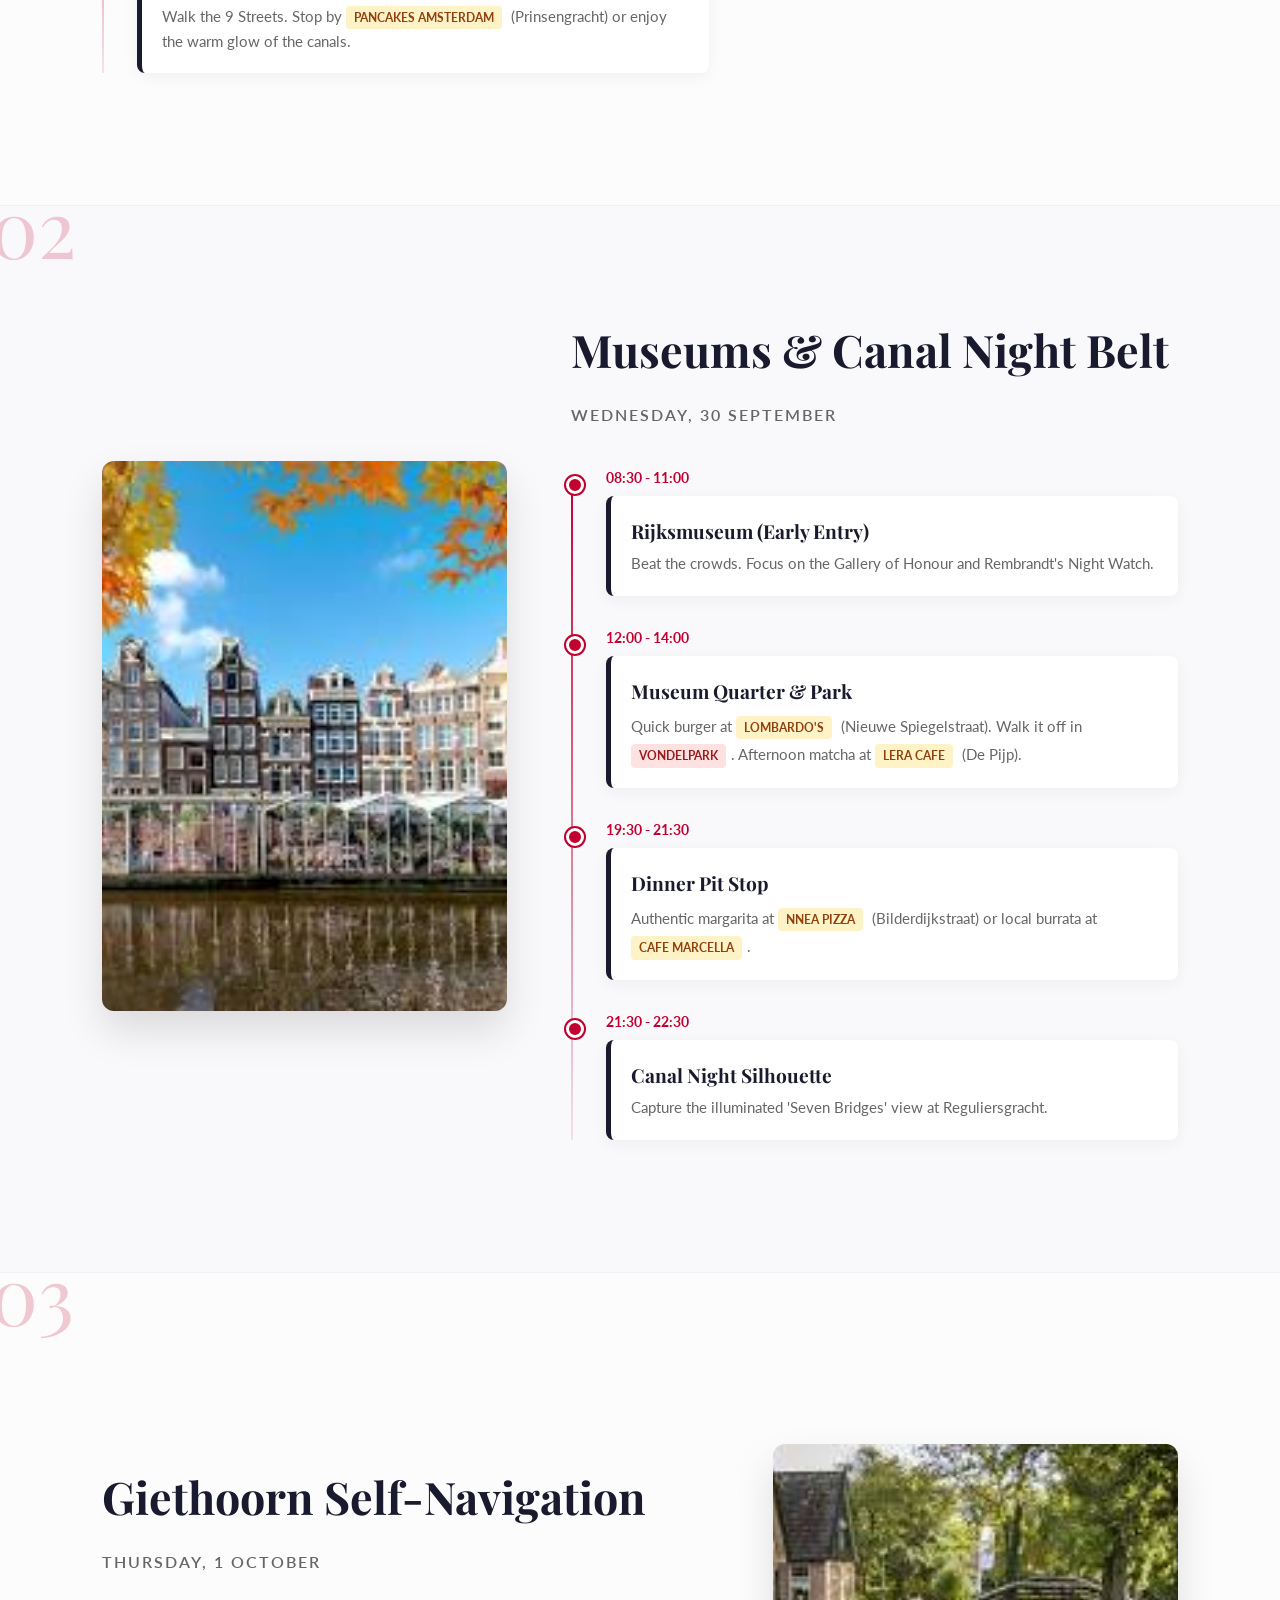
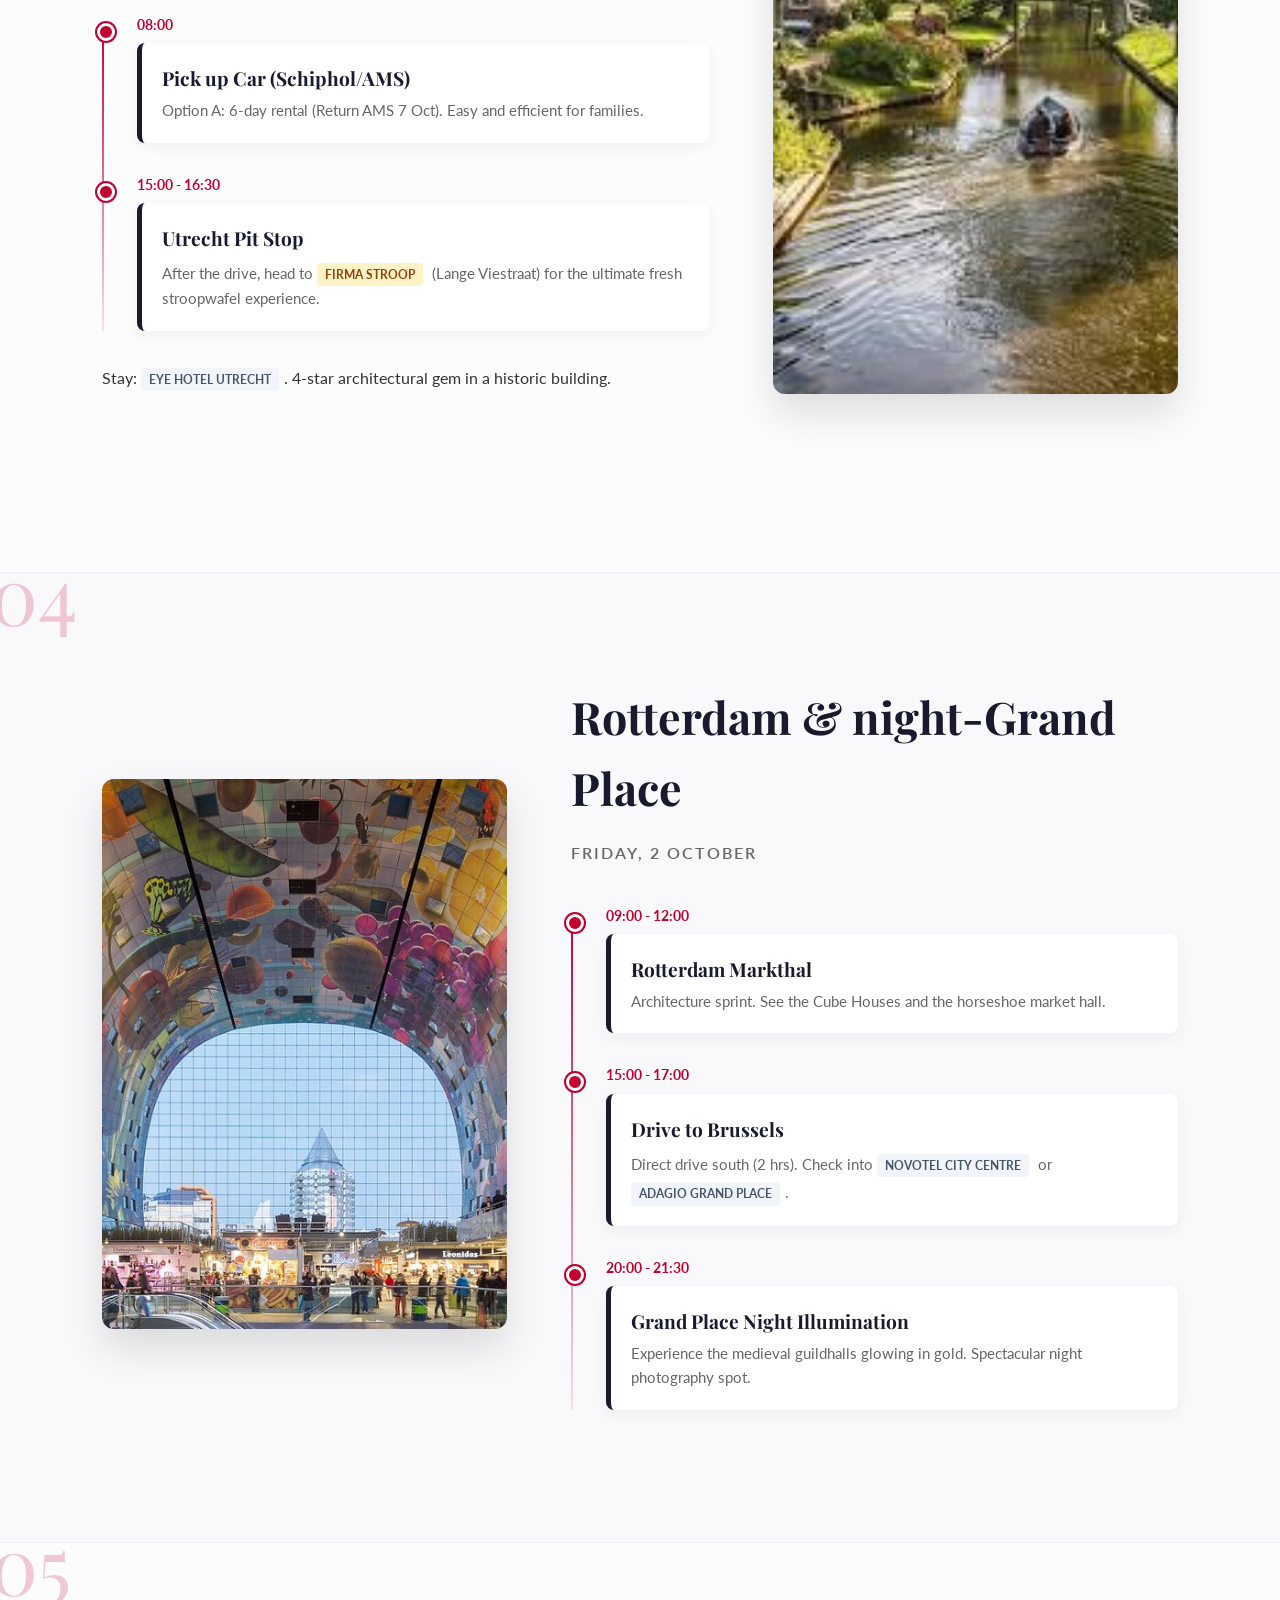
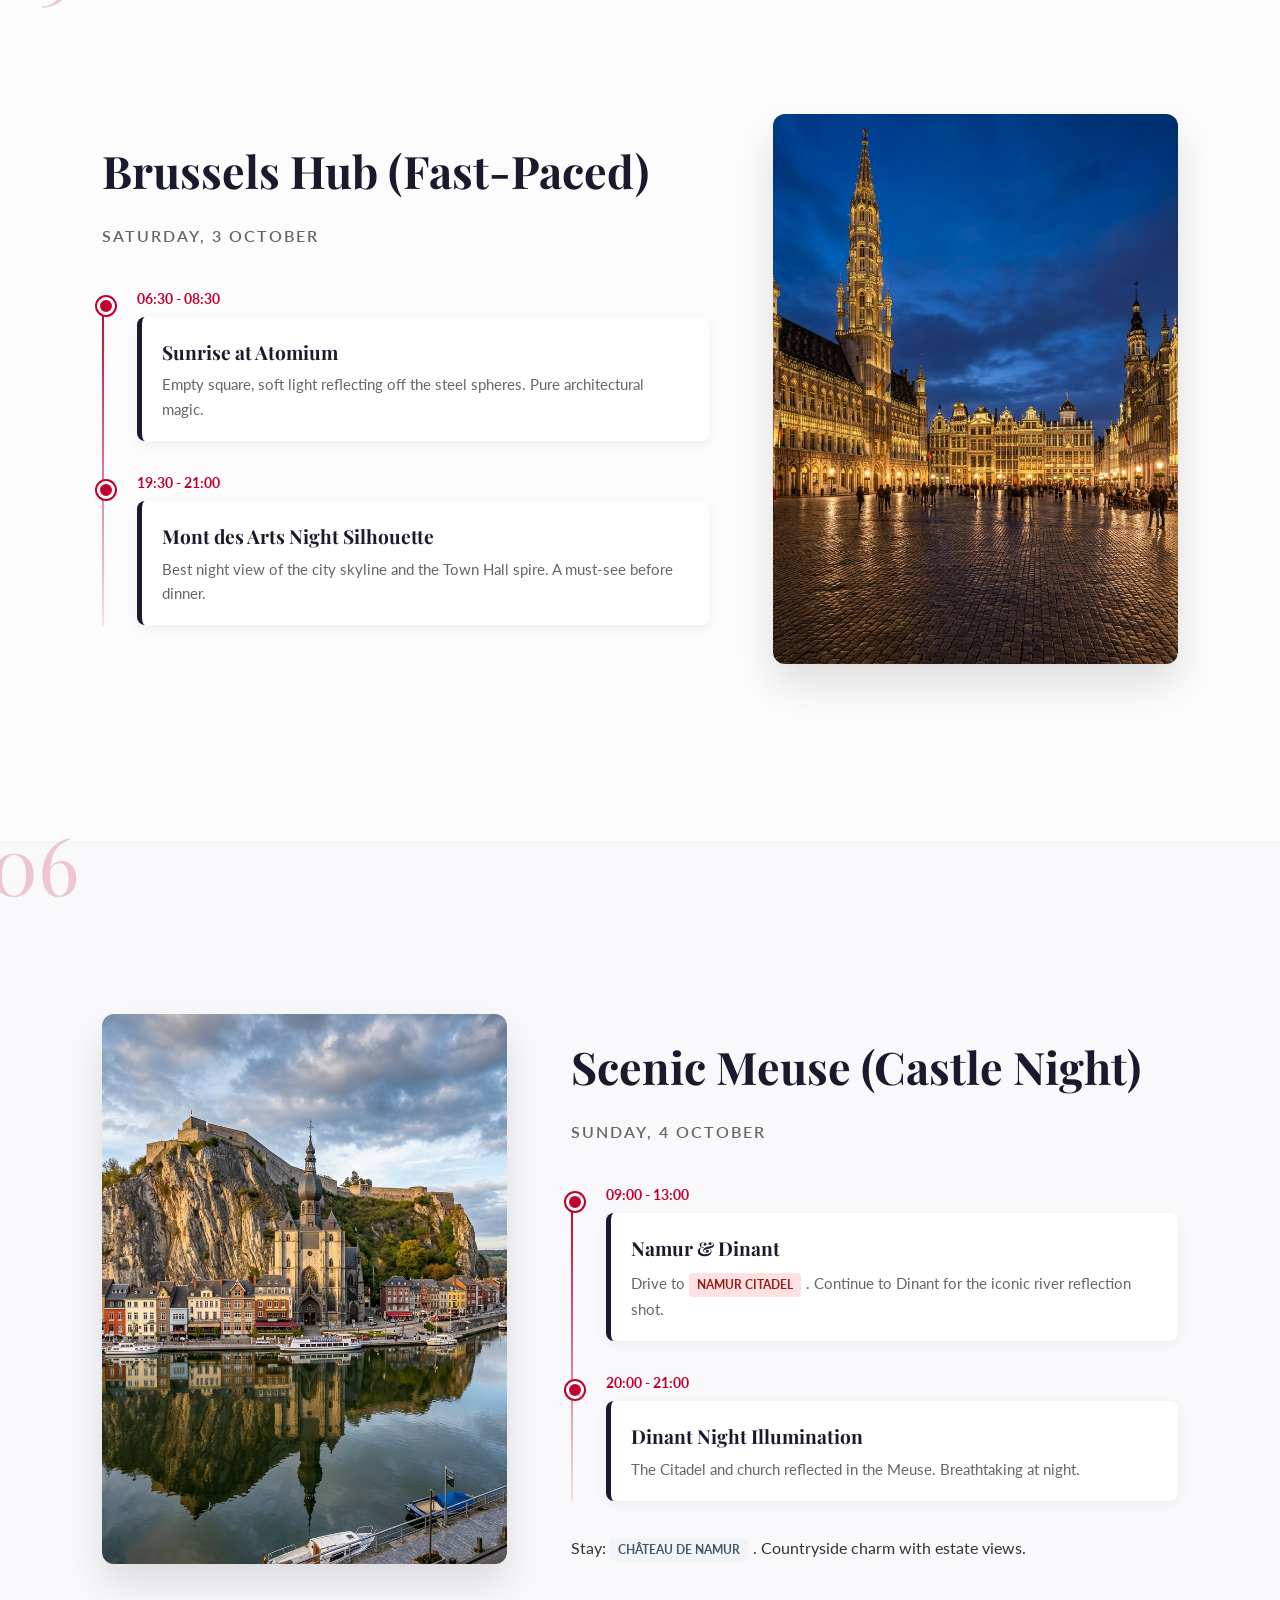
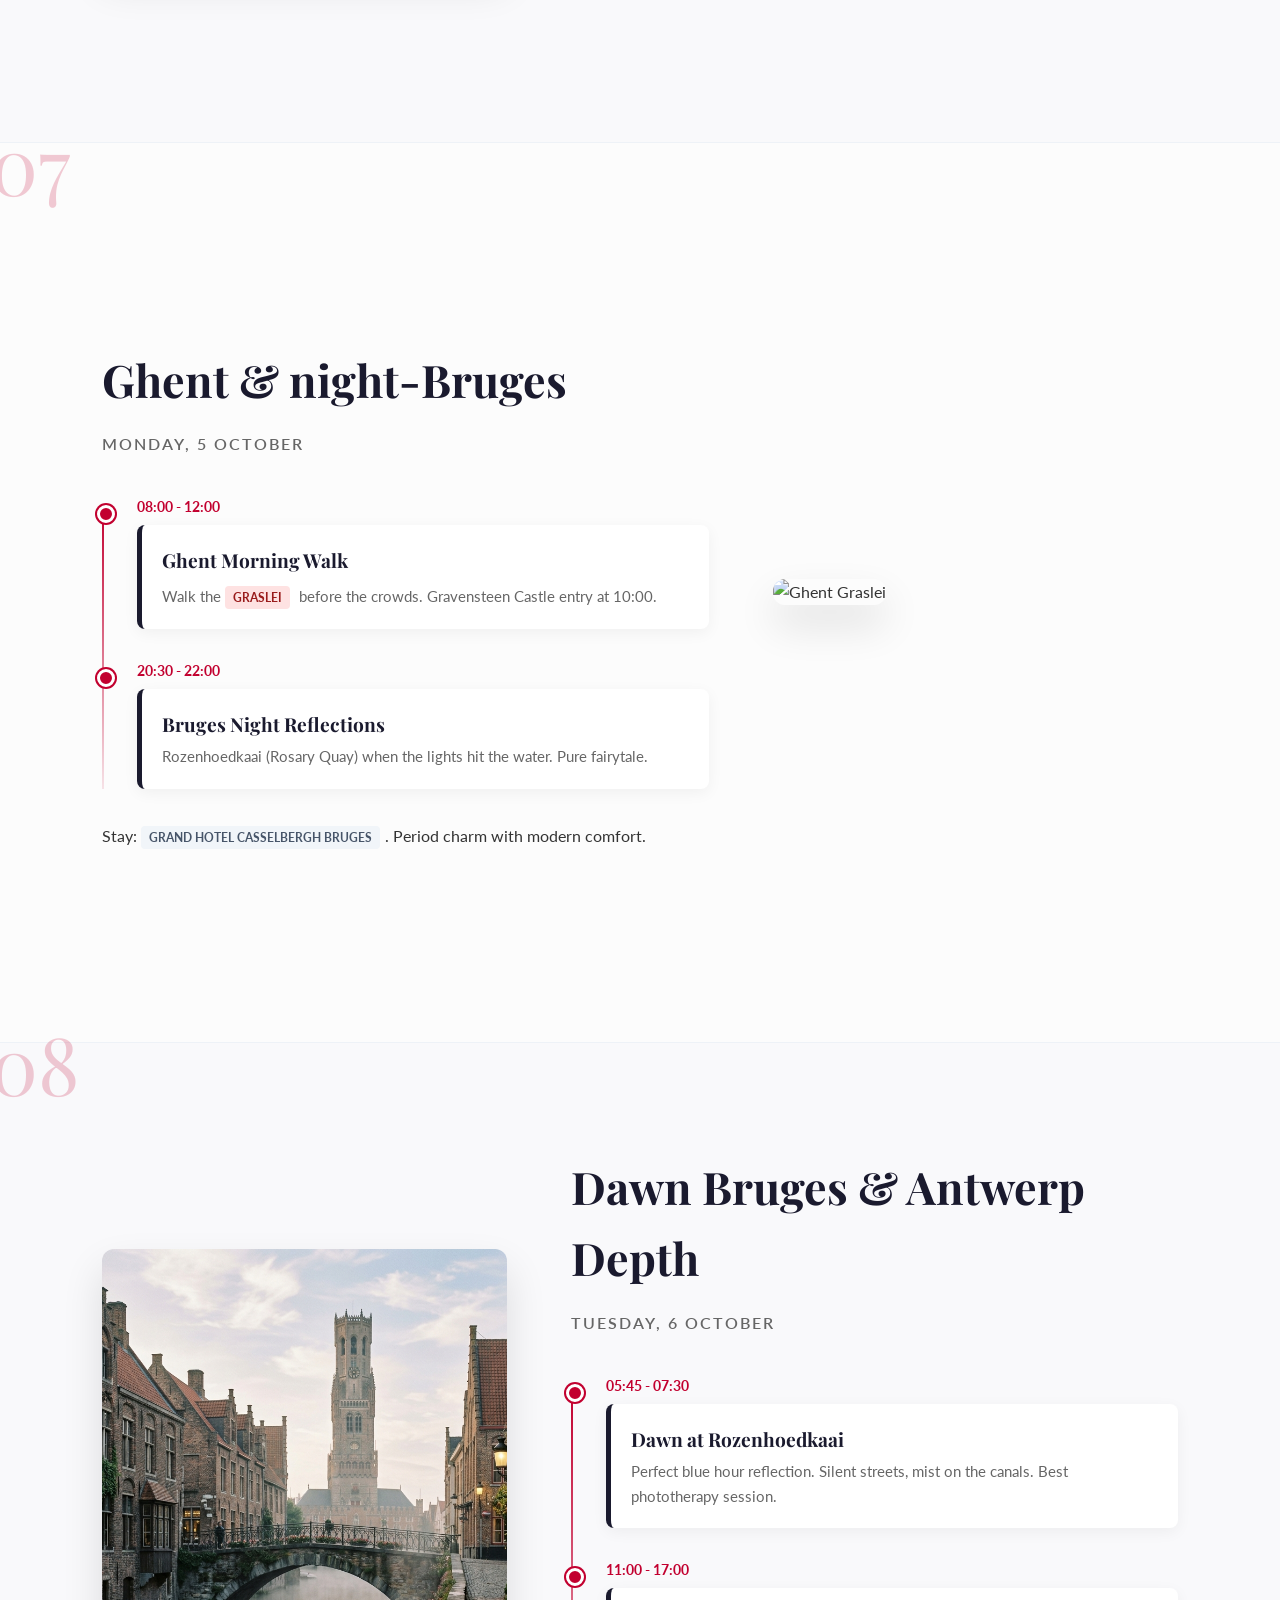
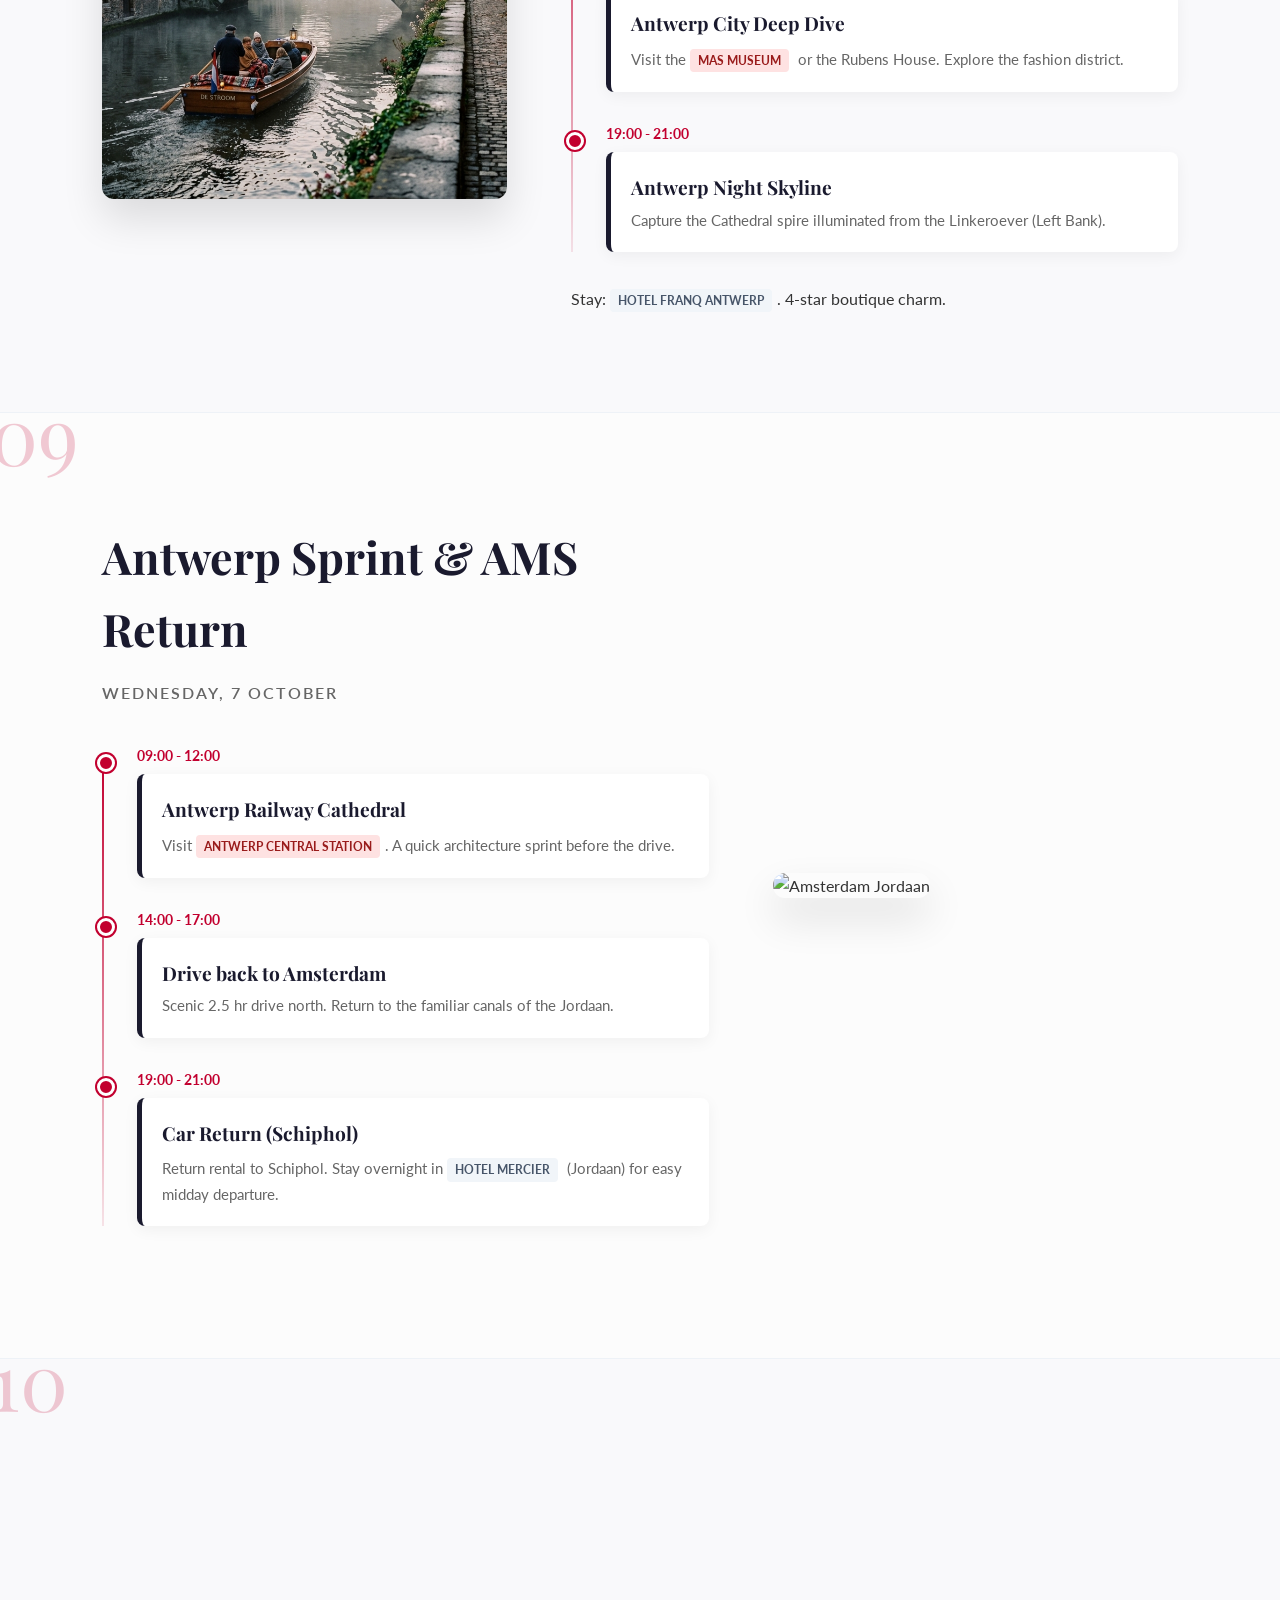
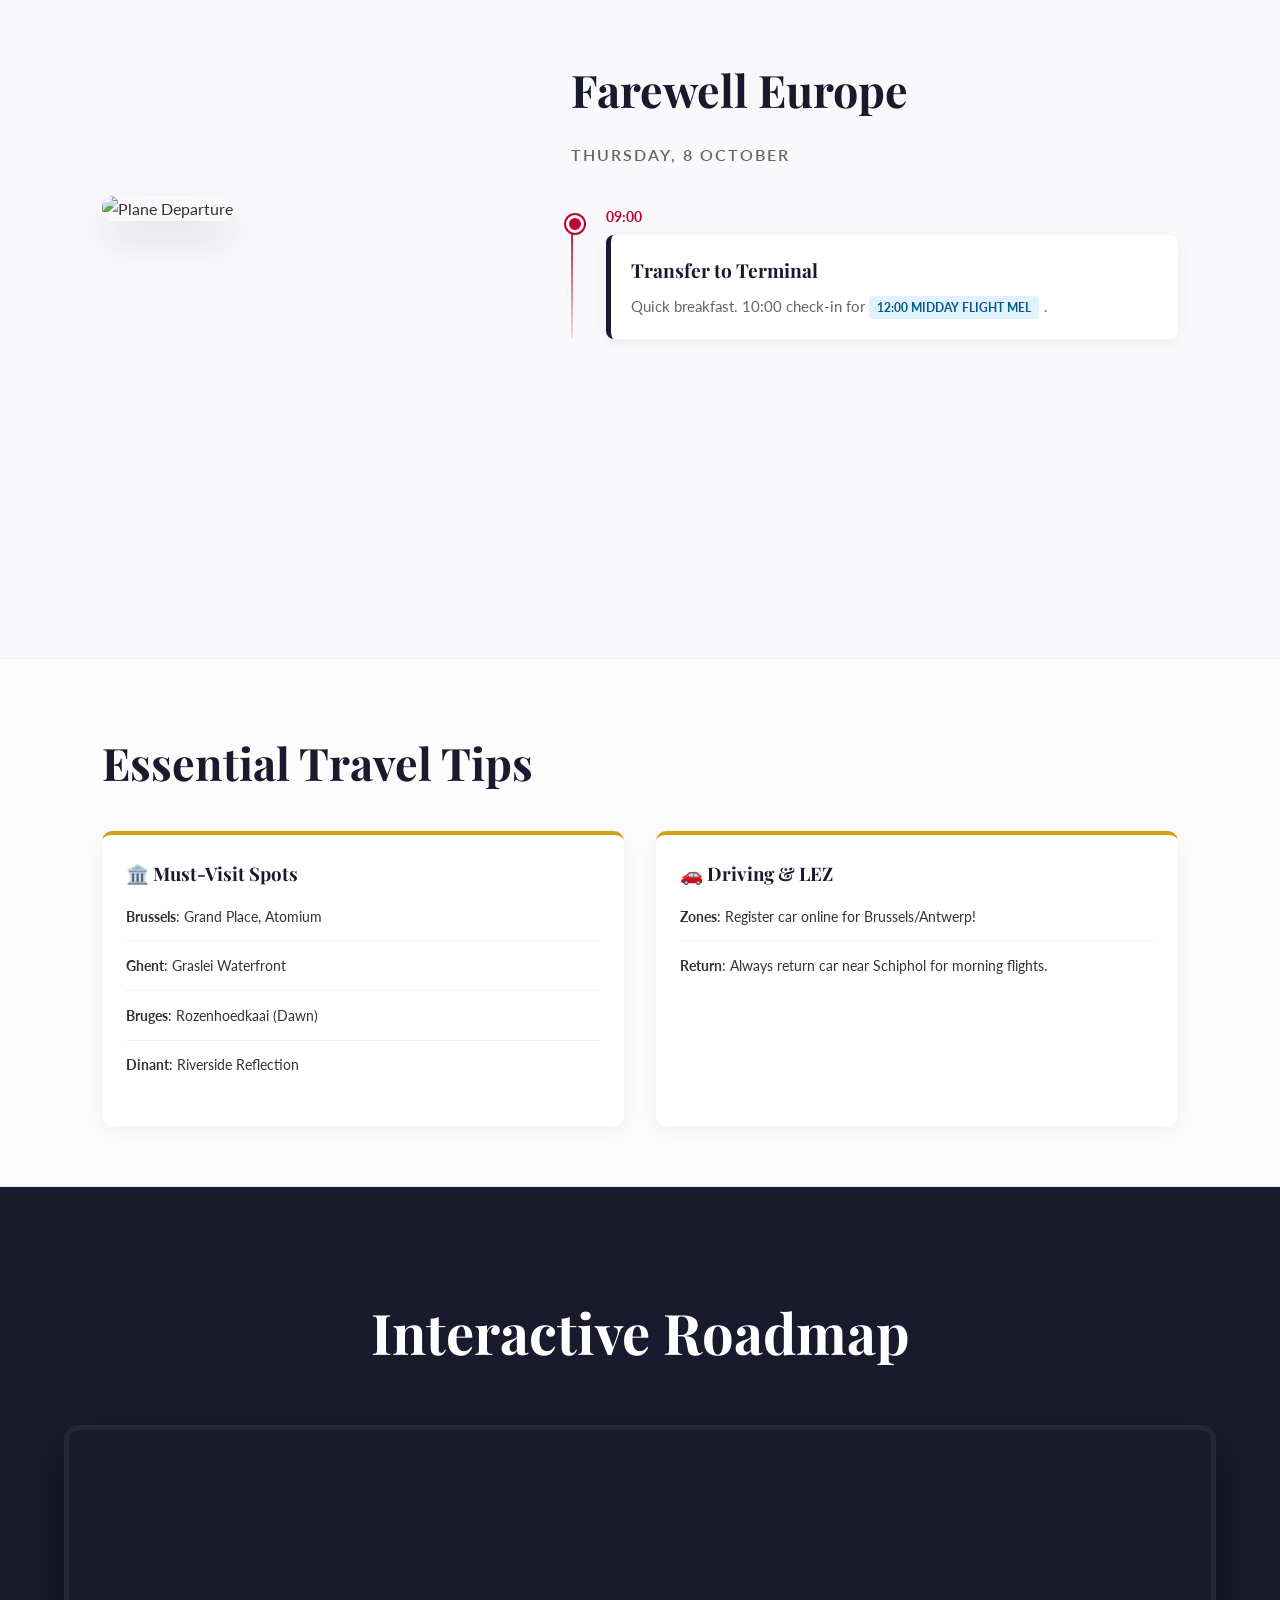
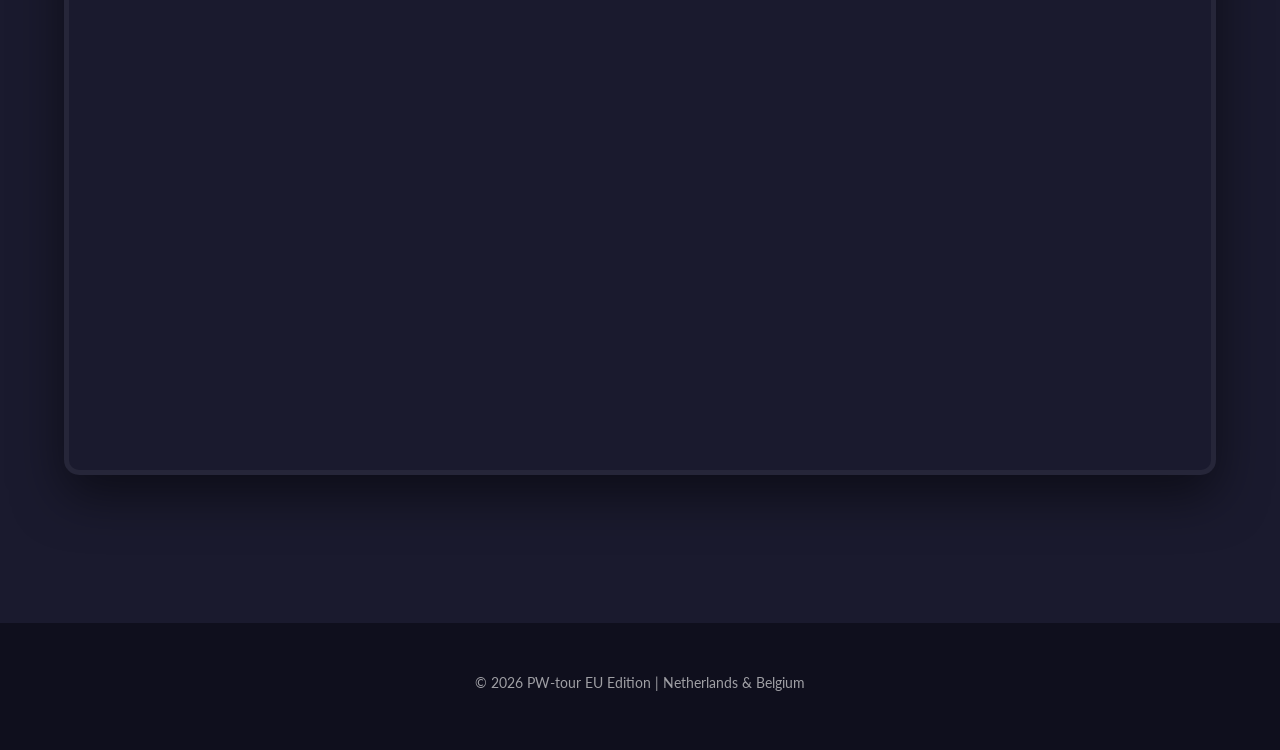
==== commit e56ed32a: "Finalise Netherlands & Belgium Tour itinerary_v3" ====
--- a/index.html
+++ b/index.html
@@ -11,8 +11,10 @@
     <link rel="stylesheet" href="https://unpkg.com/leaflet@1.9.4/dist/leaflet.css" />
 
     <!-- Google Fonts -->
-    <link href="https://fonts.googleapis.com/css2?family=Playfair+Display:ital,wght@0,400;0,700;1,400&family=Lato:wght@300;400;700&display=swap" rel="stylesheet">
-    
+    <link
+        href="https://fonts.googleapis.com/css2?family=Playfair+Display:ital,wght@0,400;0,700;1,400&family=Lato:wght@300;400;700&display=swap"
+        rel="stylesheet">
+
     <link rel="stylesheet" href="styles.css">
 </head>
 
@@ -57,21 +59,25 @@
                     <div class="time">06:00 - 09:00</div>
                     <div class="activity">
                         <strong>Arrive Schiphol (AMS)</strong>
-                        <p>Taxi to <span class="badge badge-hotel">Linden Hotel</span> (Jordaan). Traditional 3-star charm in the historic heart.</p>
+                        <p>Taxi to <span class="badge badge-hotel">Linden Hotel</span> (Jordaan). Traditional 3-star
+                            charm in the historic heart.</p>
                     </div>
                 </div>
                 <div class="time-slot">
                     <div class="time">12:00 - 13:30</div>
                     <div class="activity">
                         <strong>Jordaan Pit Stops</strong>
-                        <p>Grab lunch at <span class="badge badge-food">Gifu Ramen Bar</span> (Elandsgracht). Stock up on water at <span class="badge badge-food">Albert Heijn</span> (Westerstraat). For a classic snack, try the wall at <span class="badge badge-food">Febo</span>.</p>
+                        <p>Grab lunch at <span class="badge badge-food">Gifu Ramen Bar</span> (Elandsgracht). Stock up
+                            on water at <span class="badge badge-food">Albert Heijn</span> (Westerstraat). For a classic
+                            snack, try the wall at <span class="badge badge-food">Febo</span>.</p>
                     </div>
                 </div>
                 <div class="time-slot">
                     <div class="time">18:00 - 21:00</div>
                     <div class="activity">
                         <strong>Twilight Silhouette Walk</strong>
-                        <p>Walk the 9 Streets. Stop by <span class="badge badge-food">Pancakes Amsterdam</span> (Prinsengracht) or enjoy the warm glow of the canals.</p>
+                        <p>Walk the 9 Streets. Stop by <span class="badge badge-food">Pancakes Amsterdam</span>
+                            (Prinsengracht) or enjoy the warm glow of the canals.</p>
                     </div>
                 </div>
             </div>
@@ -100,14 +106,17 @@
                     <div class="time">12:00 - 14:00</div>
                     <div class="activity">
                         <strong>Museum Quarter & Park</strong>
-                        <p>Quick burger at <span class="badge badge-food">Lombardo's</span> (Nieuwe Spiegelstraat). Walk it off in <span class="badge badge-attraction">Vondelpark</span>. Afternoon matcha at <span class="badge badge-food">Lera Cafe</span> (De Pijp).</p>
+                        <p>Quick burger at <span class="badge badge-food">Lombardo's</span> (Nieuwe Spiegelstraat). Walk
+                            it off in <span class="badge badge-attraction">Vondelpark</span>. Afternoon matcha at <span
+                                class="badge badge-food">Lera Cafe</span> (De Pijp).</p>
                     </div>
                 </div>
                 <div class="time-slot">
                     <div class="time">19:30 - 21:30</div>
                     <div class="activity">
                         <strong>Dinner Pit Stop</strong>
-                        <p>Authentic margarita at <span class="badge badge-food">nNea Pizza</span> (Bilderdijkstraat) or local burrata at <span class="badge badge-food">Cafe Marcella</span>.</p>
+                        <p>Authentic margarita at <span class="badge badge-food">nNea Pizza</span> (Bilderdijkstraat) or
+                            local burrata at <span class="badge badge-food">Cafe Marcella</span>.</p>
                     </div>
                 </div>
                 <div class="time-slot">
@@ -143,11 +152,13 @@
                     <div class="time">15:00 - 16:30</div>
                     <div class="activity">
                         <strong>Utrecht Pit Stop</strong>
-                        <p>After the drive, head to <span class="badge badge-food">Firma Stroop</span> (Lange Viestraat) for the ultimate fresh stroopwafel experience.</p>
-                    </div>
-                </div>
-            </div>
-            <p>Stay: <span class="badge badge-hotel">Eye Hotel Utrecht</span>. 4-star architectural gem in a historic building.</p>
+                        <p>After the drive, head to <span class="badge badge-food">Firma Stroop</span> (Lange Viestraat)
+                            for the ultimate fresh stroopwafel experience.</p>
+                    </div>
+                </div>
+            </div>
+            <p>Stay: <span class="badge badge-hotel">Eye Hotel Utrecht</span>. 4-star architectural gem in a historic
+                building.</p>
         </div>
         <div class="day-hero-image">
             <img src="./images/giethoorn.jpeg" alt="Giethoorn">
@@ -173,7 +184,8 @@
                     <div class="time">15:00 - 17:00</div>
                     <div class="activity">
                         <strong>Drive to Brussels</strong>
-                        <p>Direct drive south (2 hrs). Check into <span class="badge badge-hotel">Novotel City Centre</span> or <span class="badge badge-hotel">Adagio Grand Place</span>.</p>
+                        <p>Direct drive south (2 hrs). Check into <span class="badge badge-hotel">Novotel City
+                                Centre</span> or <span class="badge badge-hotel">Adagio Grand Place</span>.</p>
                     </div>
                 </div>
                 <div class="time-slot">
@@ -215,7 +227,8 @@
             </div>
         </div>
         <div class="day-hero-image">
-            <img src="https://images.unsplash.com/photo-1595166668700-1c0993952f97?ixlib=rb-4.0.3&auto=format&fit=crop&w=1200&q=80" alt="Brussels Grand Place">
+            <img src="./images/brussels-grand-place.png" alt="Brussels Grand Place">
+            <!--https://images.unsplash.com/photo-1595166668700-1c0993952f97?ixlib=rb-4.0.3&auto=format&fit=crop&w=1200&q=80 -->
         </div>
     </section>
 
@@ -231,7 +244,8 @@
                     <div class="time">09:00 - 13:00</div>
                     <div class="activity">
                         <strong>Namur & Dinant</strong>
-                        <p>Drive to <span class="badge badge-attraction">Namur Citadel</span>. Continue to Dinant for the iconic river reflection shot.</p>
+                        <p>Drive to <span class="badge badge-attraction">Namur Citadel</span>. Continue to Dinant for
+                            the iconic river reflection shot.</p>
                     </div>
                 </div>
                 <div class="time-slot">
@@ -245,7 +259,8 @@
             <p>Stay: <span class="badge badge-hotel">Château de Namur</span>. Countryside charm with estate views.</p>
         </div>
         <div class="day-hero-image">
-            <img src="https://images.unsplash.com/photo-1596482150392-f0464f191f6d?ixlib=rb-4.0.3&auto=format&fit=crop&w=1200&q=80" alt="Dinant Belgium">
+            <img src="./images/dinant.png" alt="Dinant Belgium">
+            <!--https://images.unsplash.com/photo-1596482150392-f0464f191f6d?ixlib=rb-4.0.3&auto=format&fit=crop&w=1200&q=80-->
         </div>
     </section>
 
@@ -261,7 +276,8 @@
                     <div class="time">08:00 - 12:00</div>
                     <div class="activity">
                         <strong>Ghent Morning Walk</strong>
-                        <p>Walk the <span class="badge badge-attraction">Graslei</span> before the crowds. Gravensteen Castle entry at 10:00.</p>
+                        <p>Walk the <span class="badge badge-attraction">Graslei</span> before the crowds. Gravensteen
+                            Castle entry at 10:00.</p>
                     </div>
                 </div>
                 <div class="time-slot">
@@ -272,10 +288,12 @@
                     </div>
                 </div>
             </div>
-            <p>Stay: <span class="badge badge-hotel">Grand Hotel Casselbergh Bruges</span>. Period charm with modern comfort.</p>
-        </div>
-        <div class="day-hero-image">
-            <img src="https://images.unsplash.com/photo-1522864152504-20a67cfbb08b?ixlib=rb-4.0.3&auto=format&fit=crop&w=1200&q=80" alt="Ghent Graslei">
+            <p>Stay: <span class="badge badge-hotel">Grand Hotel Casselbergh Bruges</span>. Period charm with modern
+                comfort.</p>
+        </div>
+        <div class="day-hero-image">
+            <img src="./images/graslei-ghent.png" alt="Ghent Graslei">
+            <!--https://images.unsplash.com/photo-1522864152504-20a67cfbb08b?ixlib=rb-4.0.3&auto=format&fit=crop&w=1200&q=80-->
         </div>
     </section>
 
@@ -291,14 +309,16 @@
                     <div class="time">05:45 - 07:30</div>
                     <div class="activity">
                         <strong>Dawn at Rozenhoedkaai</strong>
-                        <p>Perfect blue hour reflection. Silent streets, mist on the canals. Best phototherapy session.</p>
+                        <p>Perfect blue hour reflection. Silent streets, mist on the canals. Best phototherapy session.
+                        </p>
                     </div>
                 </div>
                 <div class="time-slot">
                     <div class="time">11:00 - 17:00</div>
                     <div class="activity">
                         <strong>Antwerp City Deep Dive</strong>
-                        <p>Visit the <span class="badge badge-attraction">MAS Museum</span> or the Rubens House. Explore the fashion district.</p>
+                        <p>Visit the <span class="badge badge-attraction">MAS Museum</span> or the Rubens House. Explore
+                            the fashion district.</p>
                     </div>
                 </div>
                 <div class="time-slot">
@@ -312,7 +332,8 @@
             <p>Stay: <span class="badge badge-hotel">Hotel Franq Antwerp</span>. 4-star boutique charm.</p>
         </div>
         <div class="day-hero-image">
-            <img src="https://images.unsplash.com/photo-1512100356956-c4087c5f420e?ixlib=rb-4.0.3&auto=format&fit=crop&w=1200" alt="Bruges Canals">
+            <img src="./images/bruges-canals.png" alt="Bruges Canals">
+            <!--https://images.unsplash.com/photo-1512100356956-c4087c5f420e?ixlib=rb-4.0.3&auto=format&fit=crop&w=1200"-->
         </div>
     </section>
 
@@ -328,7 +349,8 @@
                     <div class="time">09:00 - 12:00</div>
                     <div class="activity">
                         <strong>Antwerp Railway Cathedral</strong>
-                        <p>Visit <span class="badge badge-attraction">Antwerp Central Station</span>. A quick architecture sprint before the drive.</p>
+                        <p>Visit <span class="badge badge-attraction">Antwerp Central Station</span>. A quick
+                            architecture sprint before the drive.</p>
                     </div>
                 </div>
                 <div class="time-slot">
@@ -342,7 +364,8 @@
                     <div class="time">19:00 - 21:00</div>
                     <div class="activity">
                         <strong>Car Return (Schiphol)</strong>
-                        <p>Return rental to Schiphol. Stay overnight in <span class="badge badge-hotel">Hotel Mercier</span> (Jordaan) for easy midday departure.</p>
+                        <p>Return rental to Schiphol. Stay overnight in <span class="badge badge-hotel">Hotel
+                                Mercier</span> (Jordaan) for easy midday departure.</p>
                     </div>
                 </div>
             </div>
@@ -364,13 +387,15 @@
                     <div class="time">09:00</div>
                     <div class="activity">
                         <strong>Transfer to Terminal</strong>
-                        <p>Quick breakfast. 10:00 check-in for <span class="badge badge-transport">12:00 Midday Flight MEL</span>.</p>
-                    </div>
-                </div>
-            </div>
-        </div>
-        <div class="day-hero-image">
-            <img src="https://images.unsplash.com/photo-1436491865332-7a61a109cc05?ixlib=rb-4.0.3&auto=format&fit=crop&w=1200" alt="Plane Departure">
+                        <p>Quick breakfast. 10:00 check-in for <span class="badge badge-transport">12:00 Midday Flight
+                                MEL</span>.</p>
+                    </div>
+                </div>
+            </div>
+        </div>
+        <div class="day-hero-image">
+            <img src="https://images.unsplash.com/photo-1436491865332-7a61a109cc05?ixlib=rb-4.0.3&auto=format&fit=crop&w=1200"
+                alt="Plane Departure">
         </div>
     </section>
 
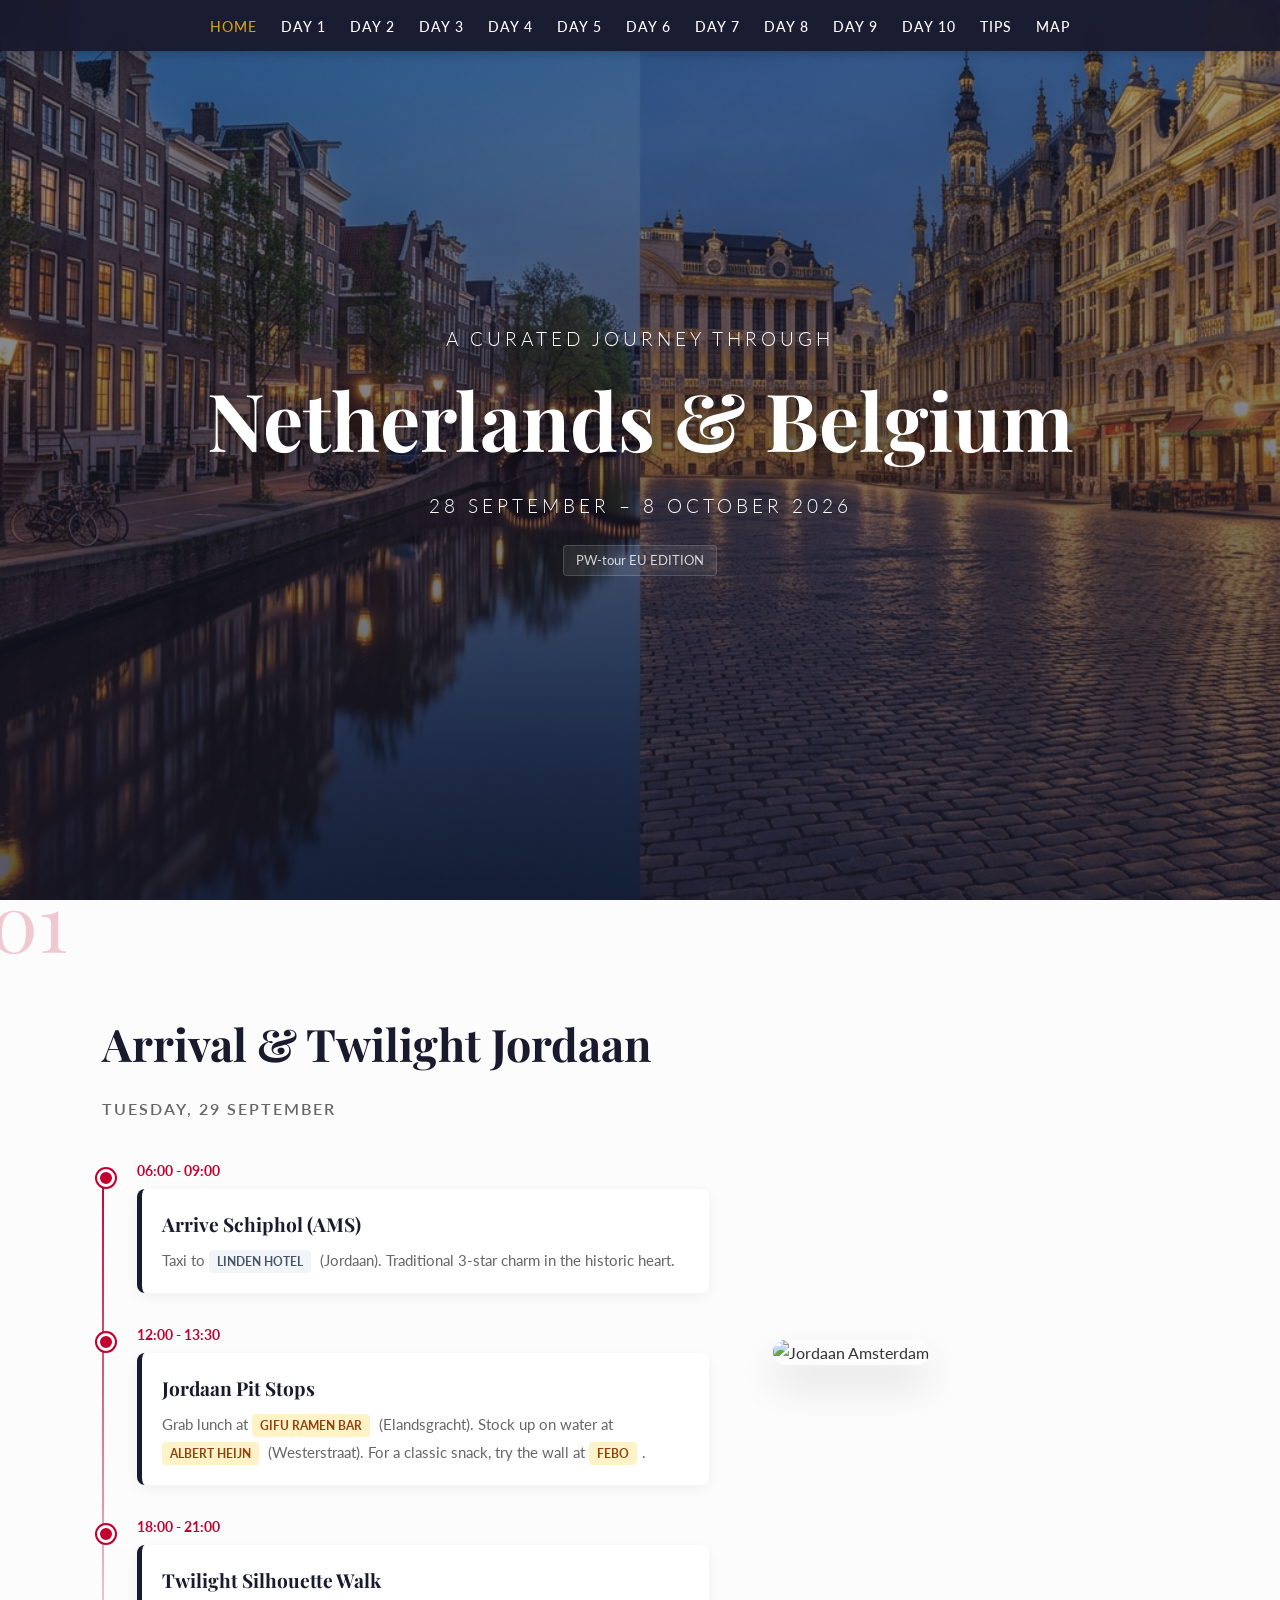
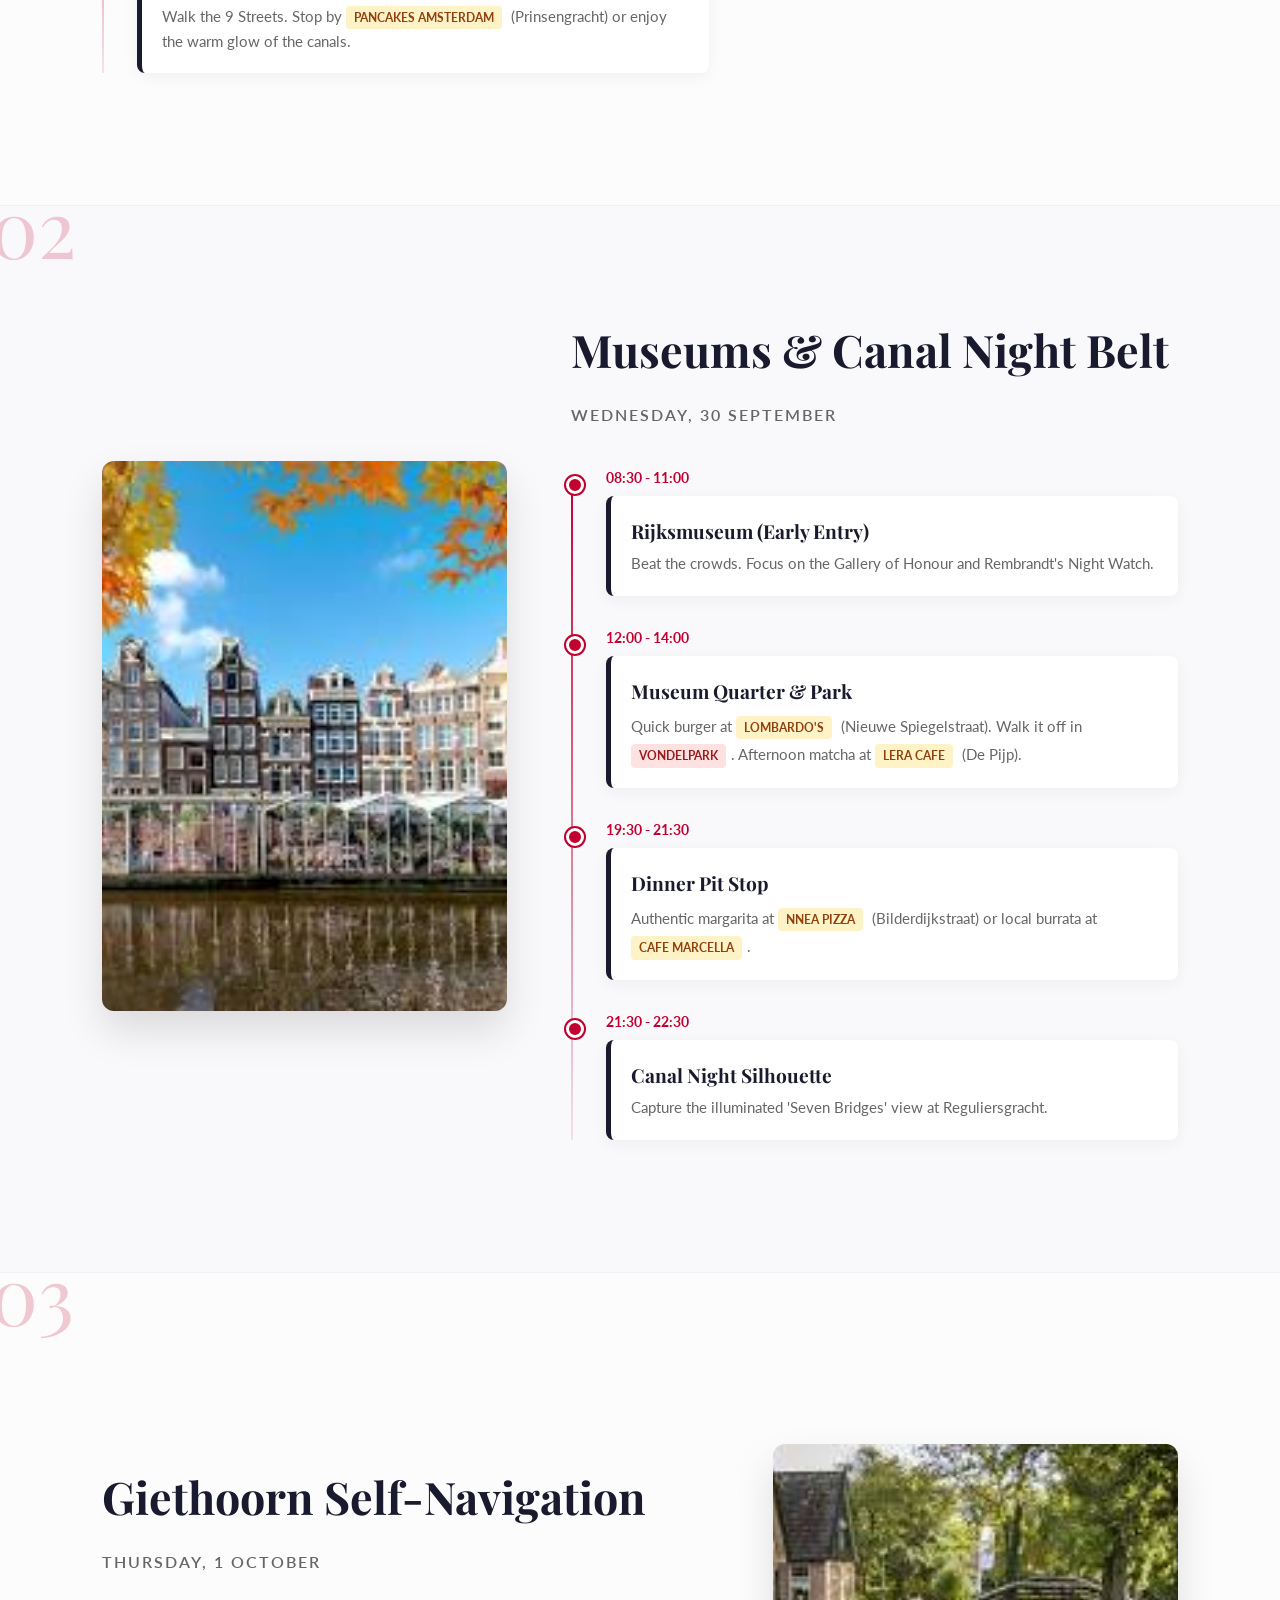
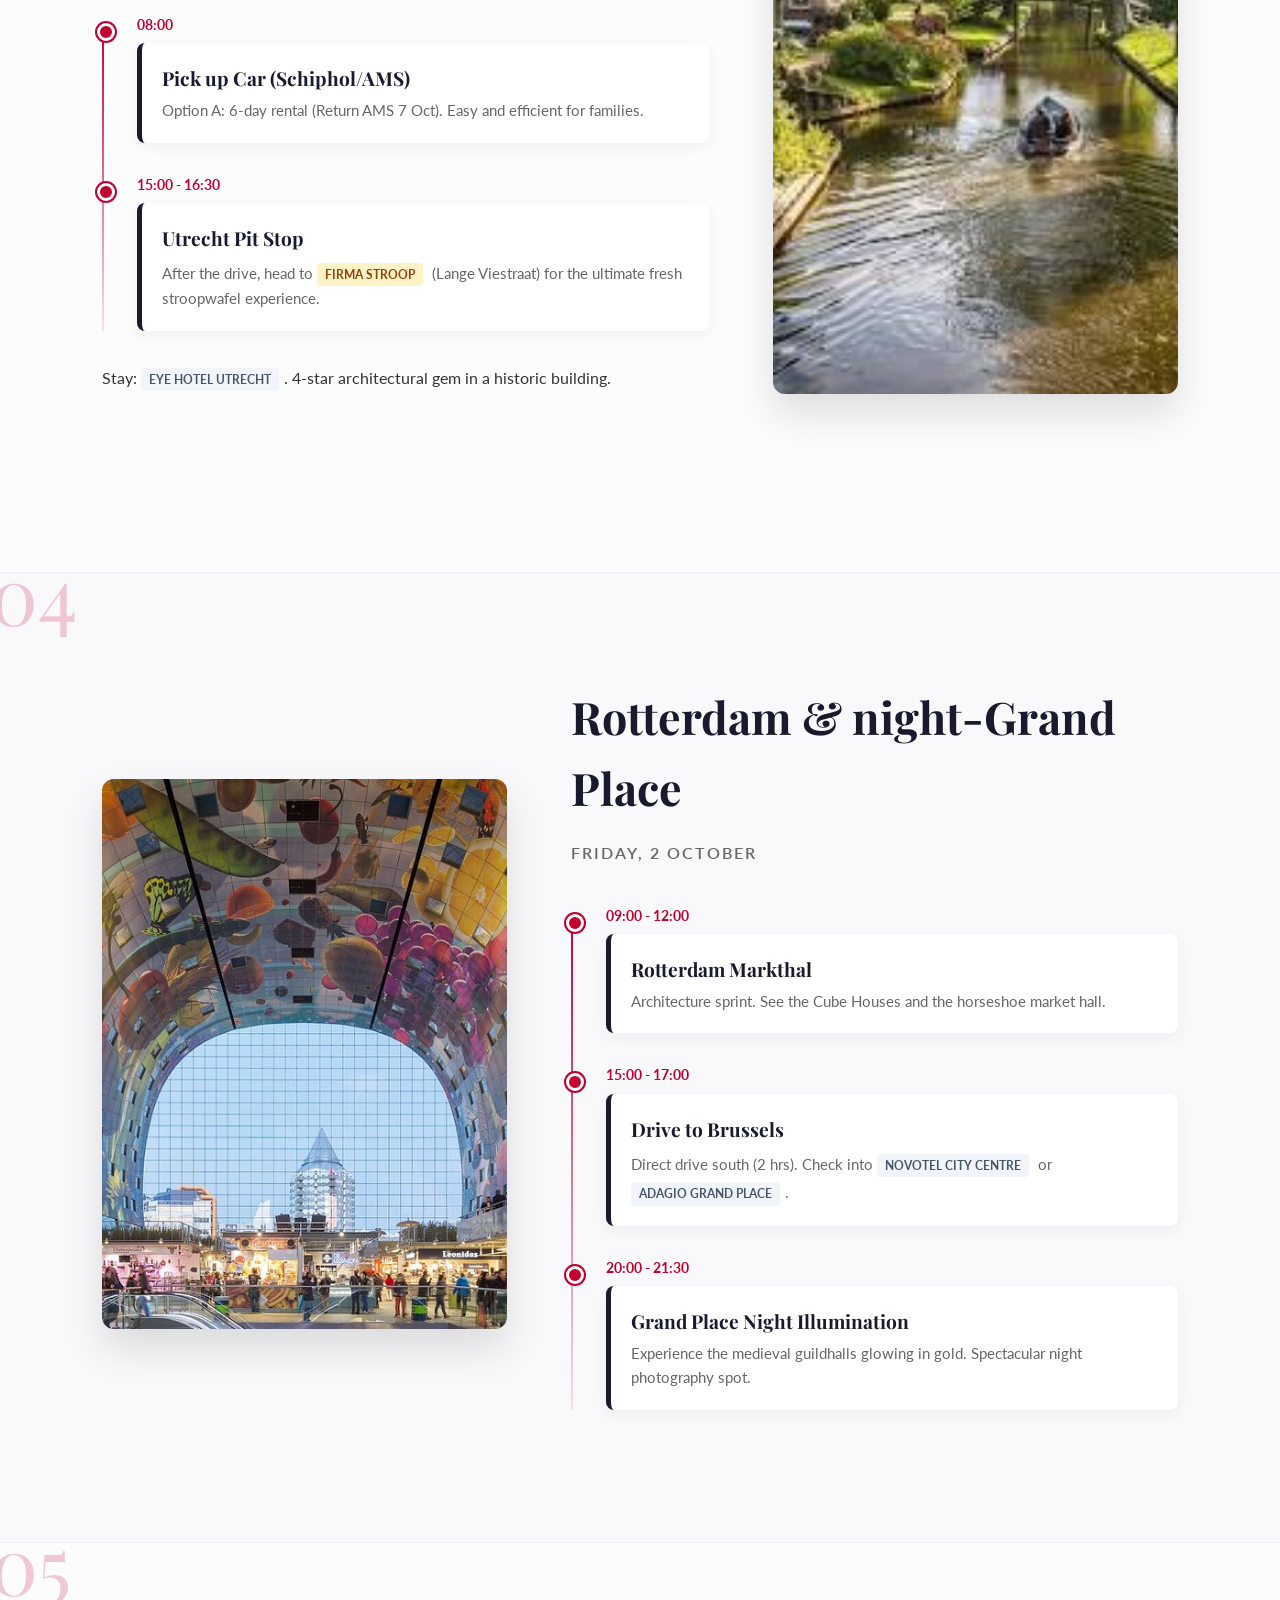
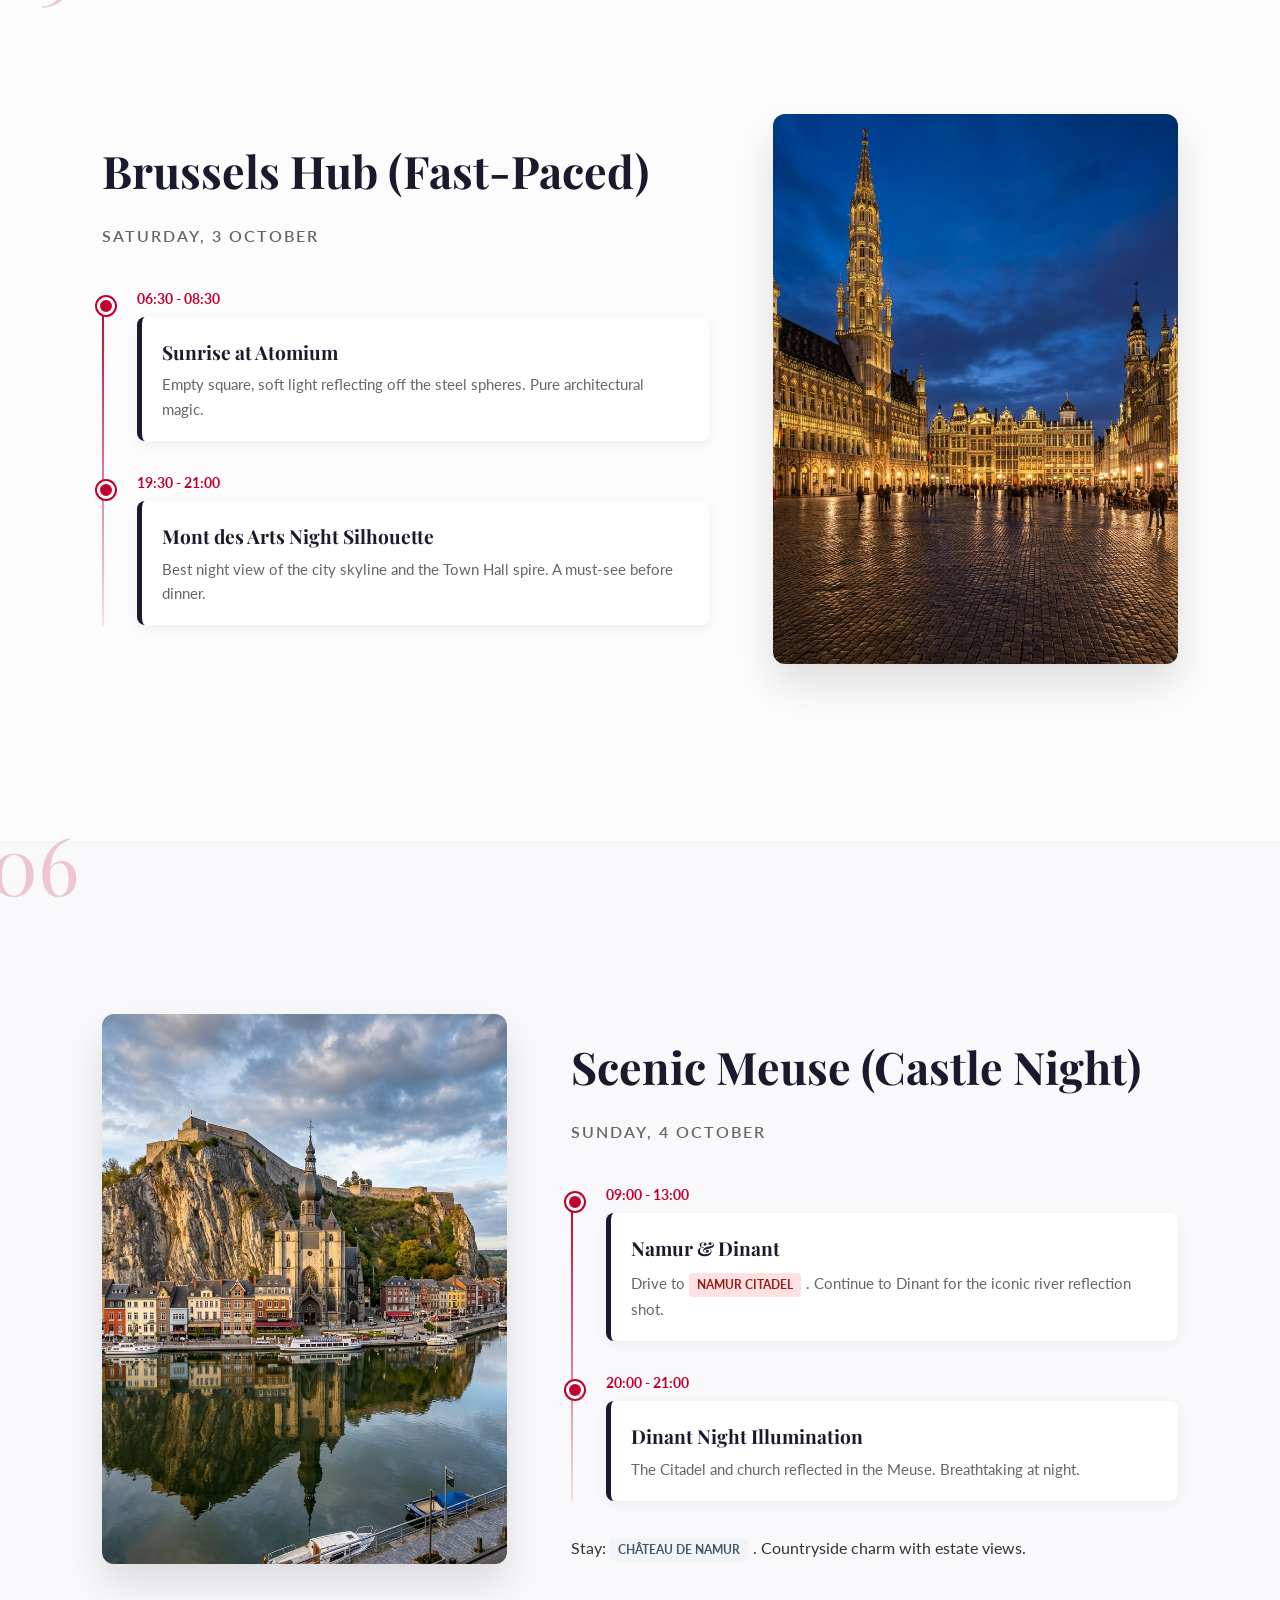
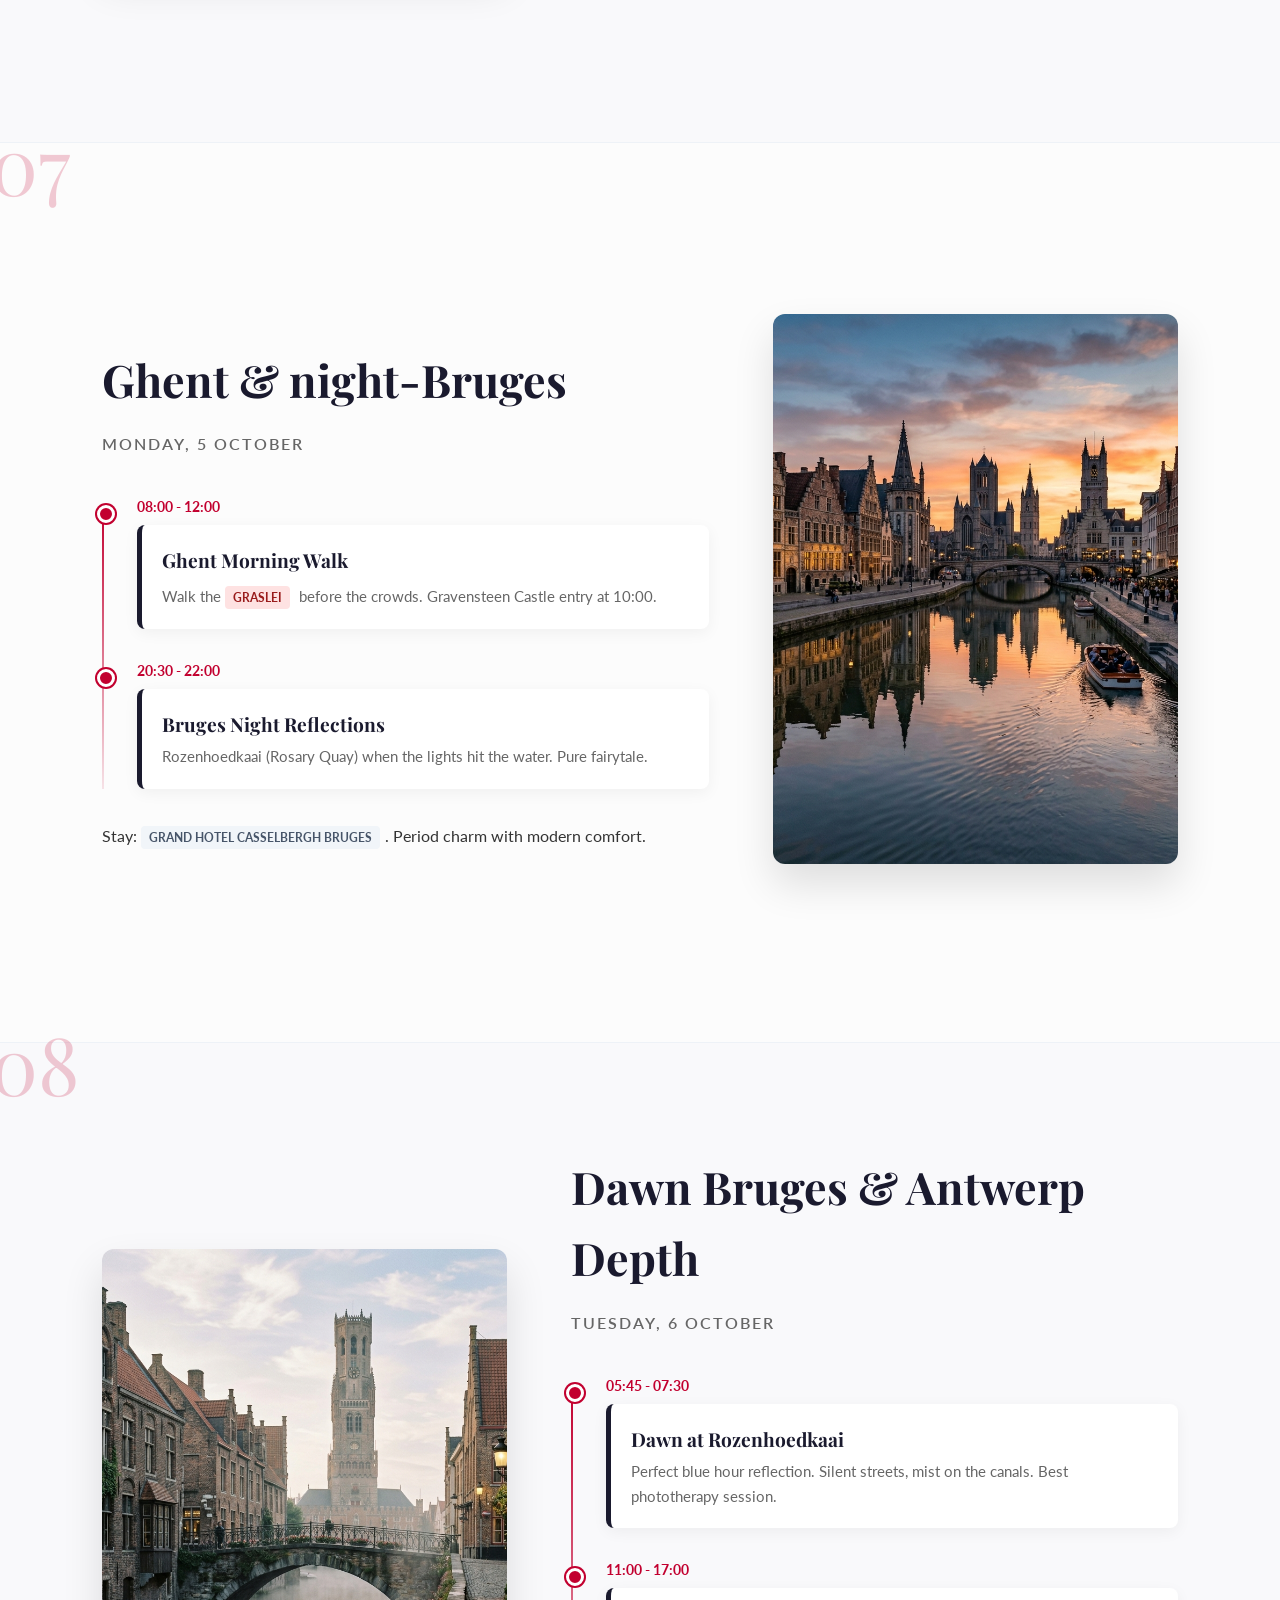
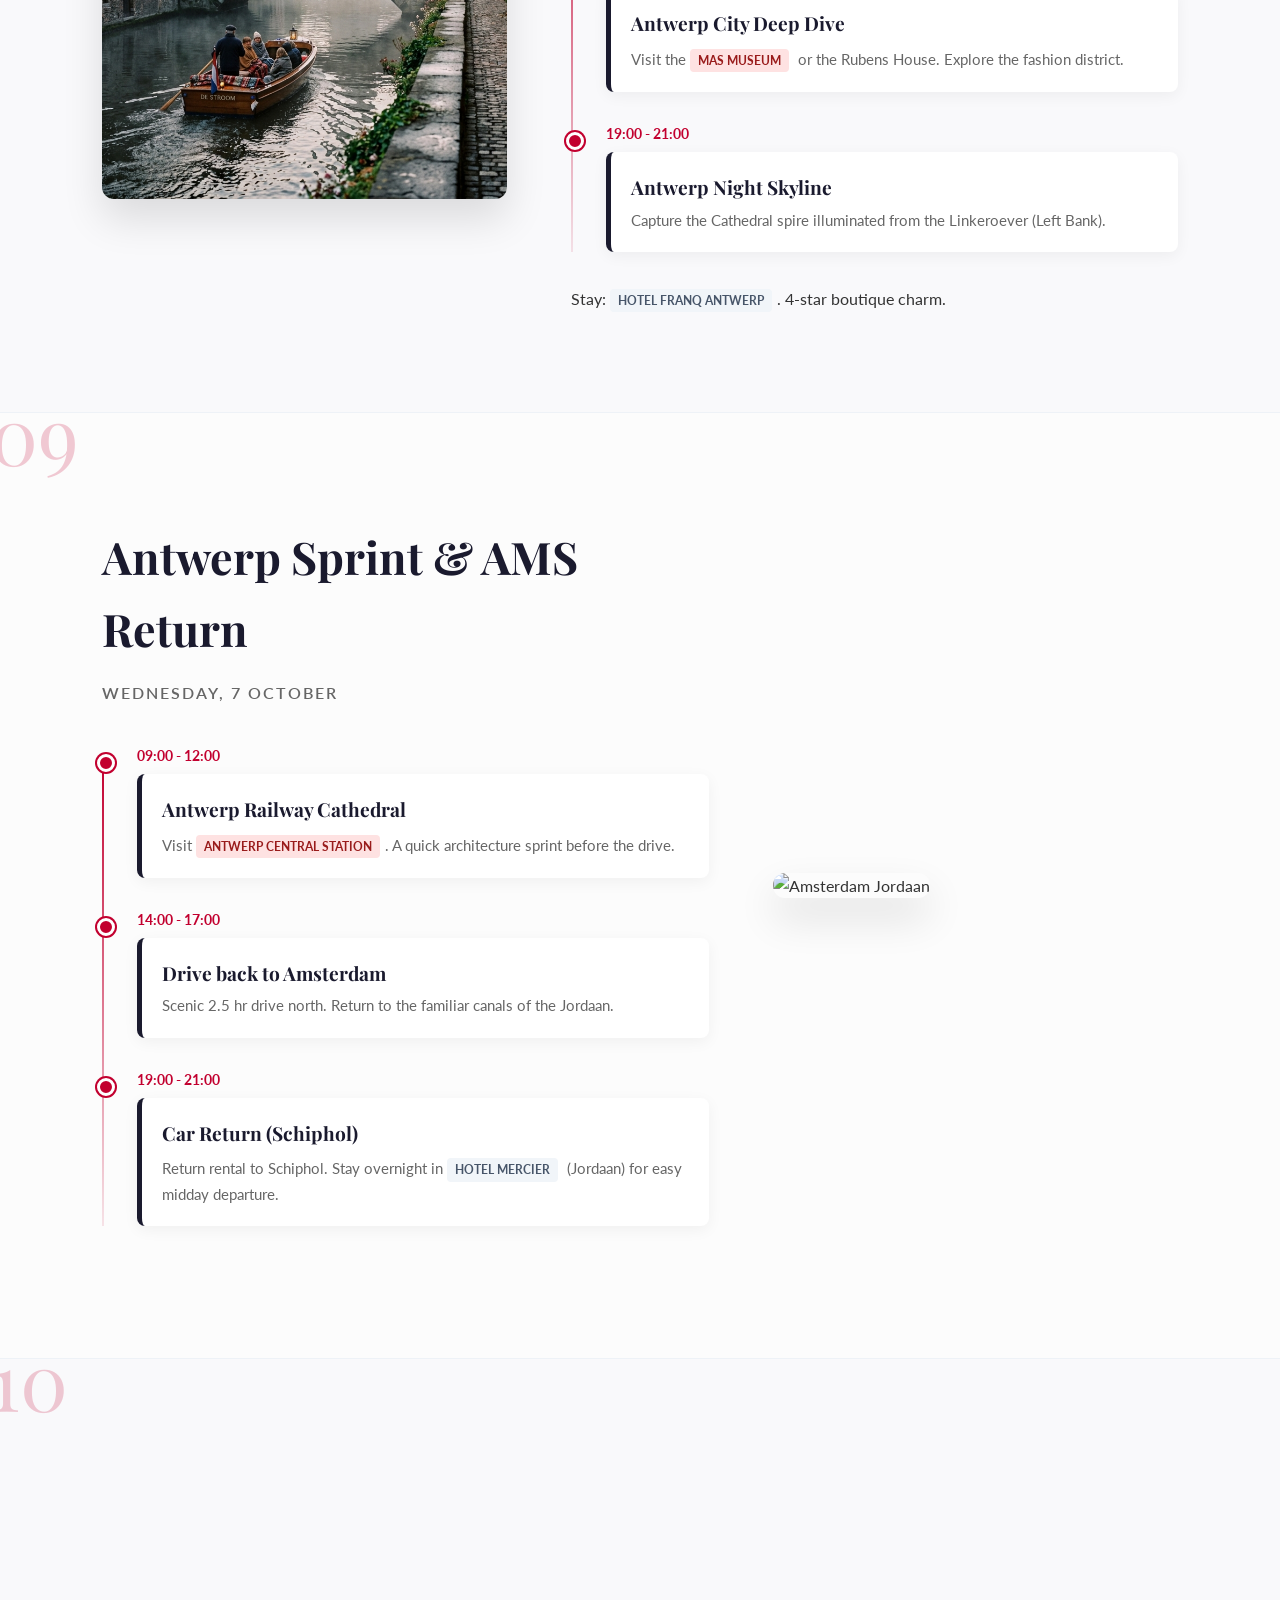
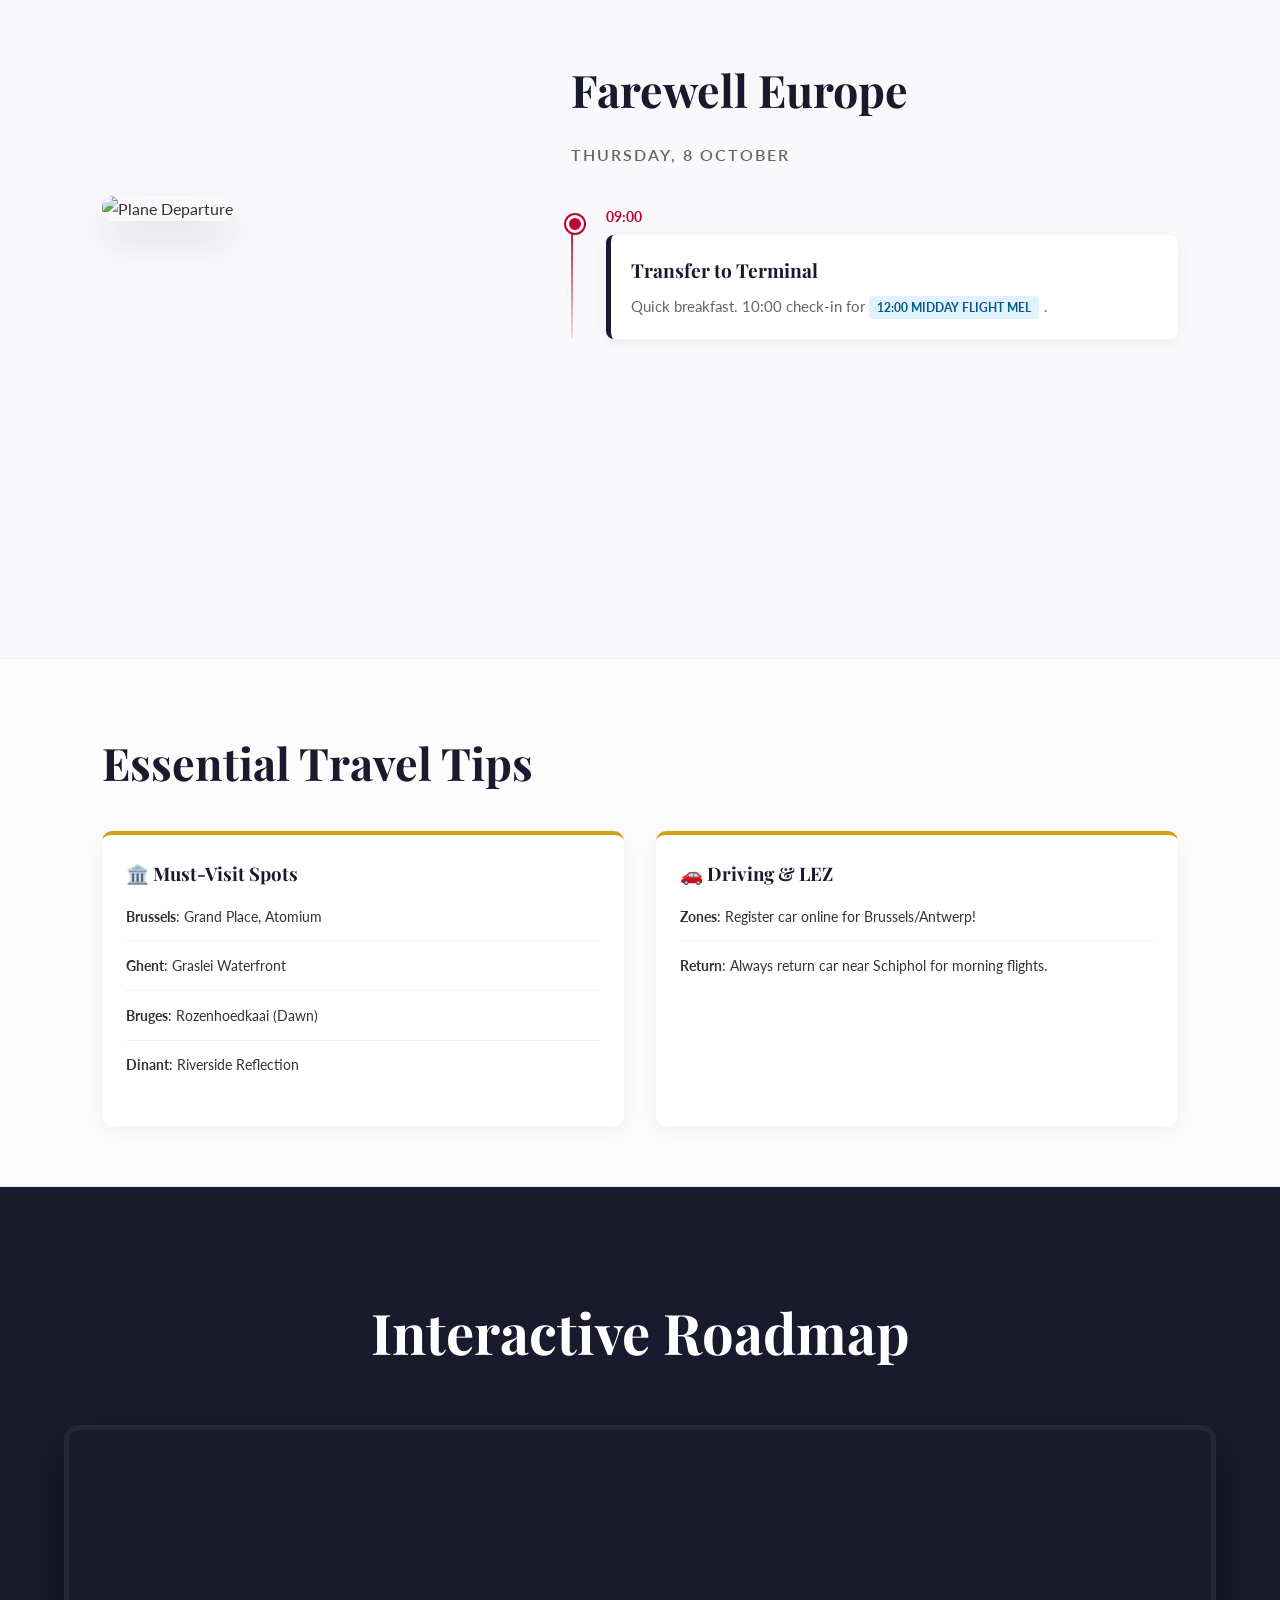
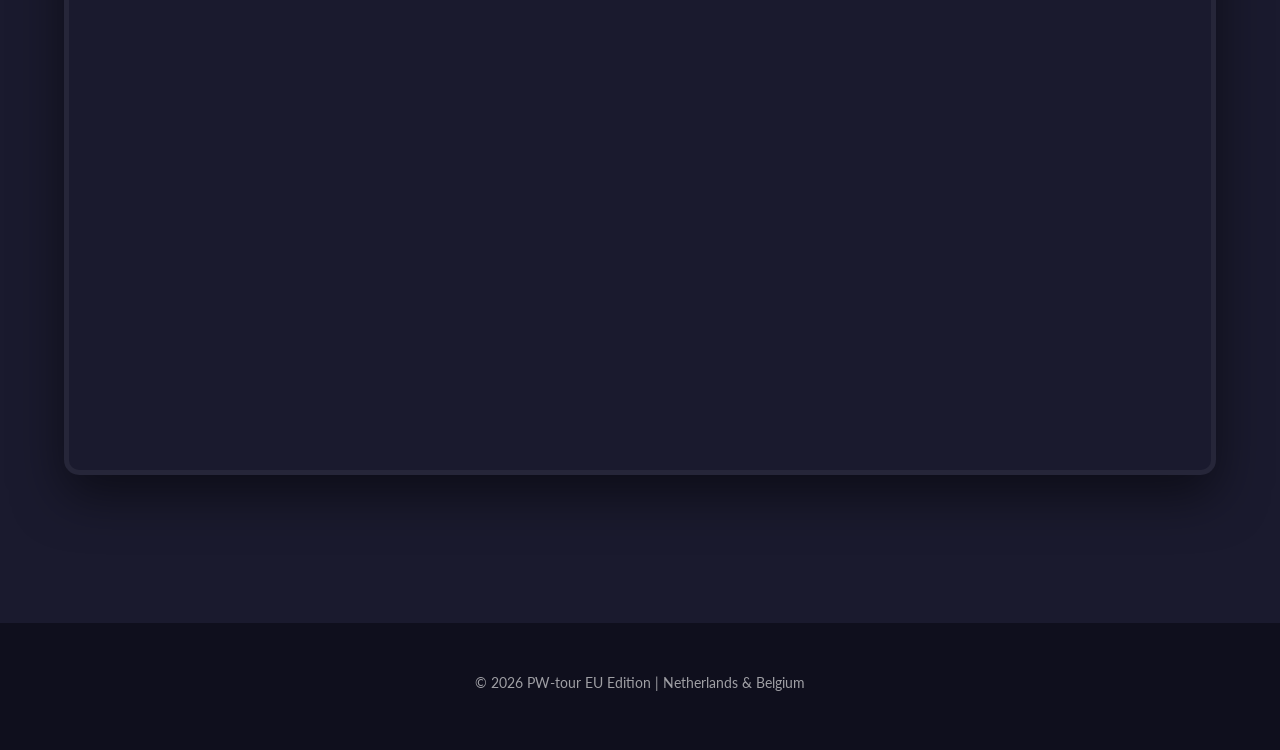
==== commit e5285655: "Finalise Netherlands & Belgium Tour itinerary_v4" ====
--- a/index.html
+++ b/index.html
@@ -15,7 +15,7 @@
         href="https://fonts.googleapis.com/css2?family=Playfair+Display:ital,wght@0,400;0,700;1,400&family=Lato:wght@300;400;700&display=swap"
         rel="stylesheet">
 
-    <link rel="stylesheet" href="styles.css">
+    <link rel="stylesheet" href="styles.css?v=1.1">
 </head>
 
 <body>
@@ -292,7 +292,7 @@
                 comfort.</p>
         </div>
         <div class="day-hero-image">
-            <img src="./images/graslei-ghent.png" alt="Ghent Graslei">
+            <img src="./images/ghent-graslei.png" alt="Ghent Graslei">
             <!--https://images.unsplash.com/photo-1522864152504-20a67cfbb08b?ixlib=rb-4.0.3&auto=format&fit=crop&w=1200&q=80-->
         </div>
     </section>
@@ -438,10 +438,6 @@
     <!-- Leaflet JS -->
     <script src="https://unpkg.com/leaflet@1.9.4/dist/leaflet.js"></script>
     <!-- Main Script -->
-    <script src="script.js"></script>
+    <script src="script.js?v=1.1"></script>
 </body>
-
-</html>
-
-
 </html>
